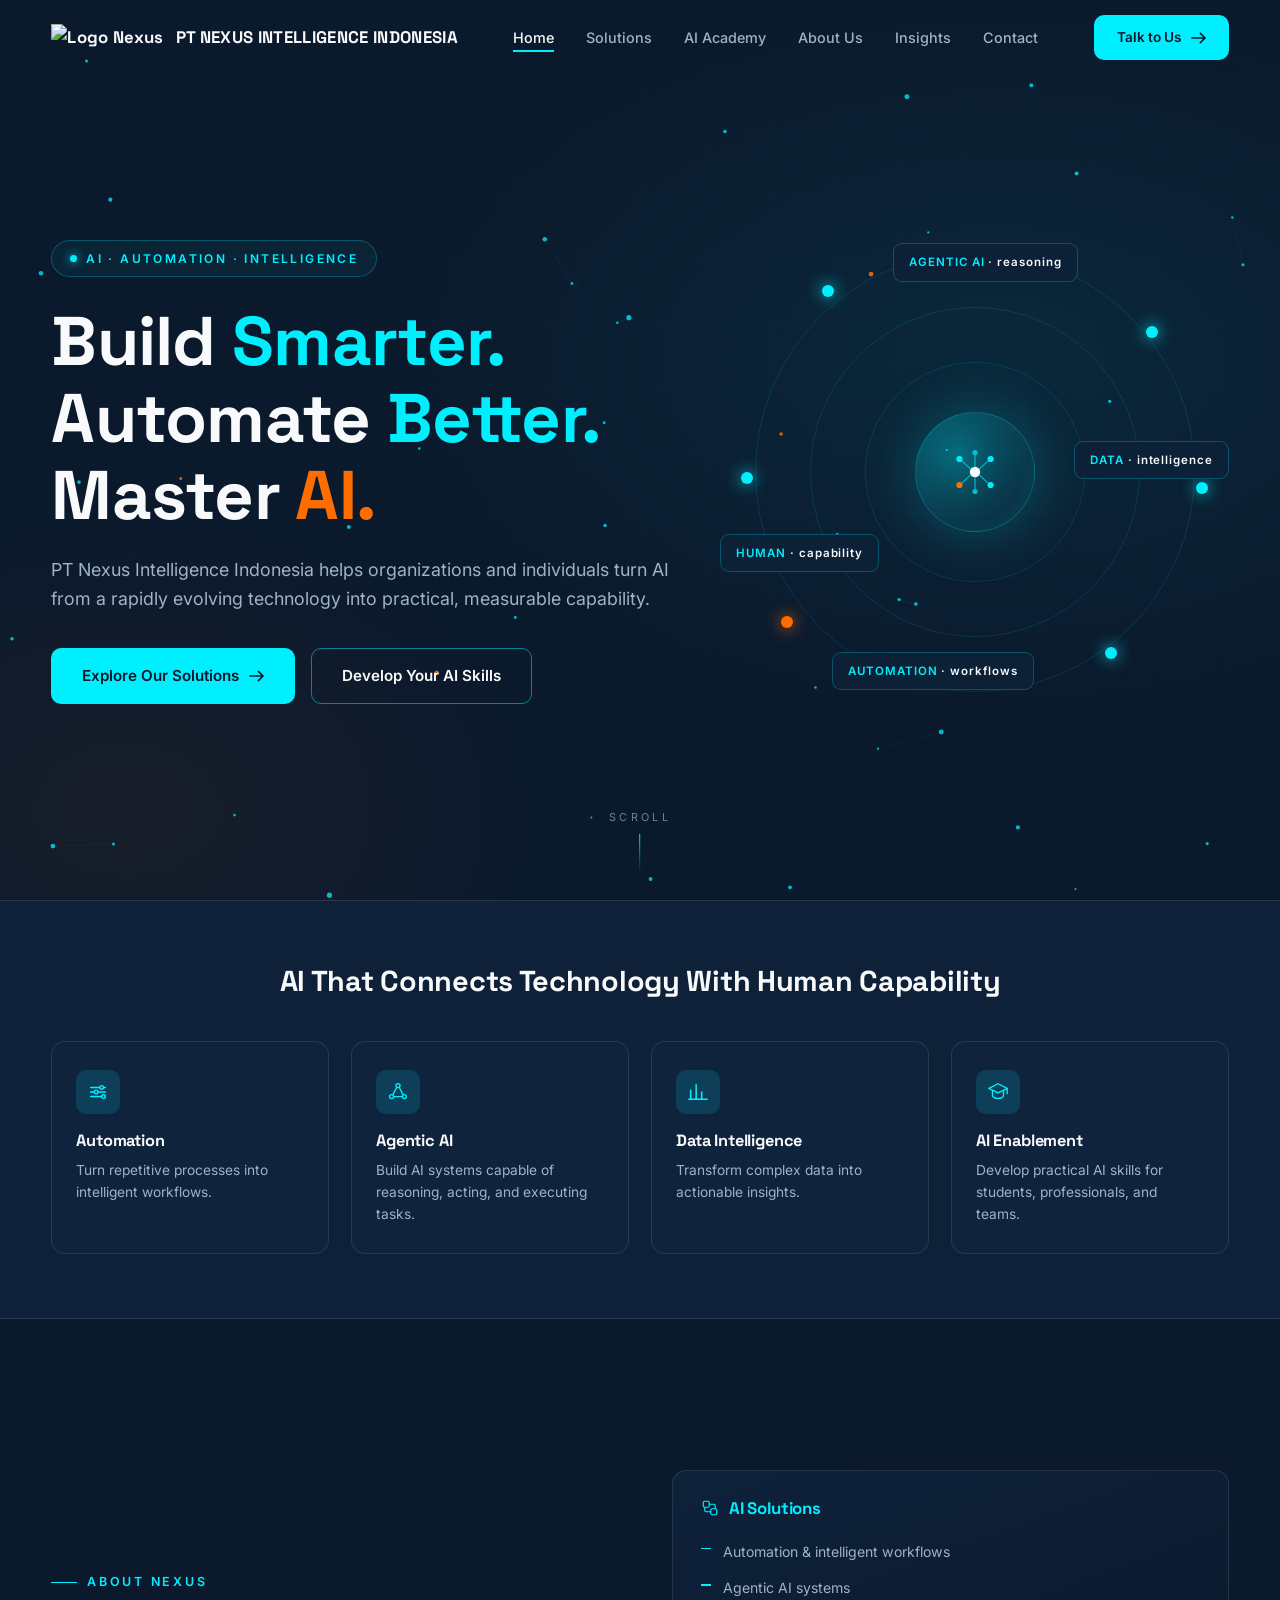
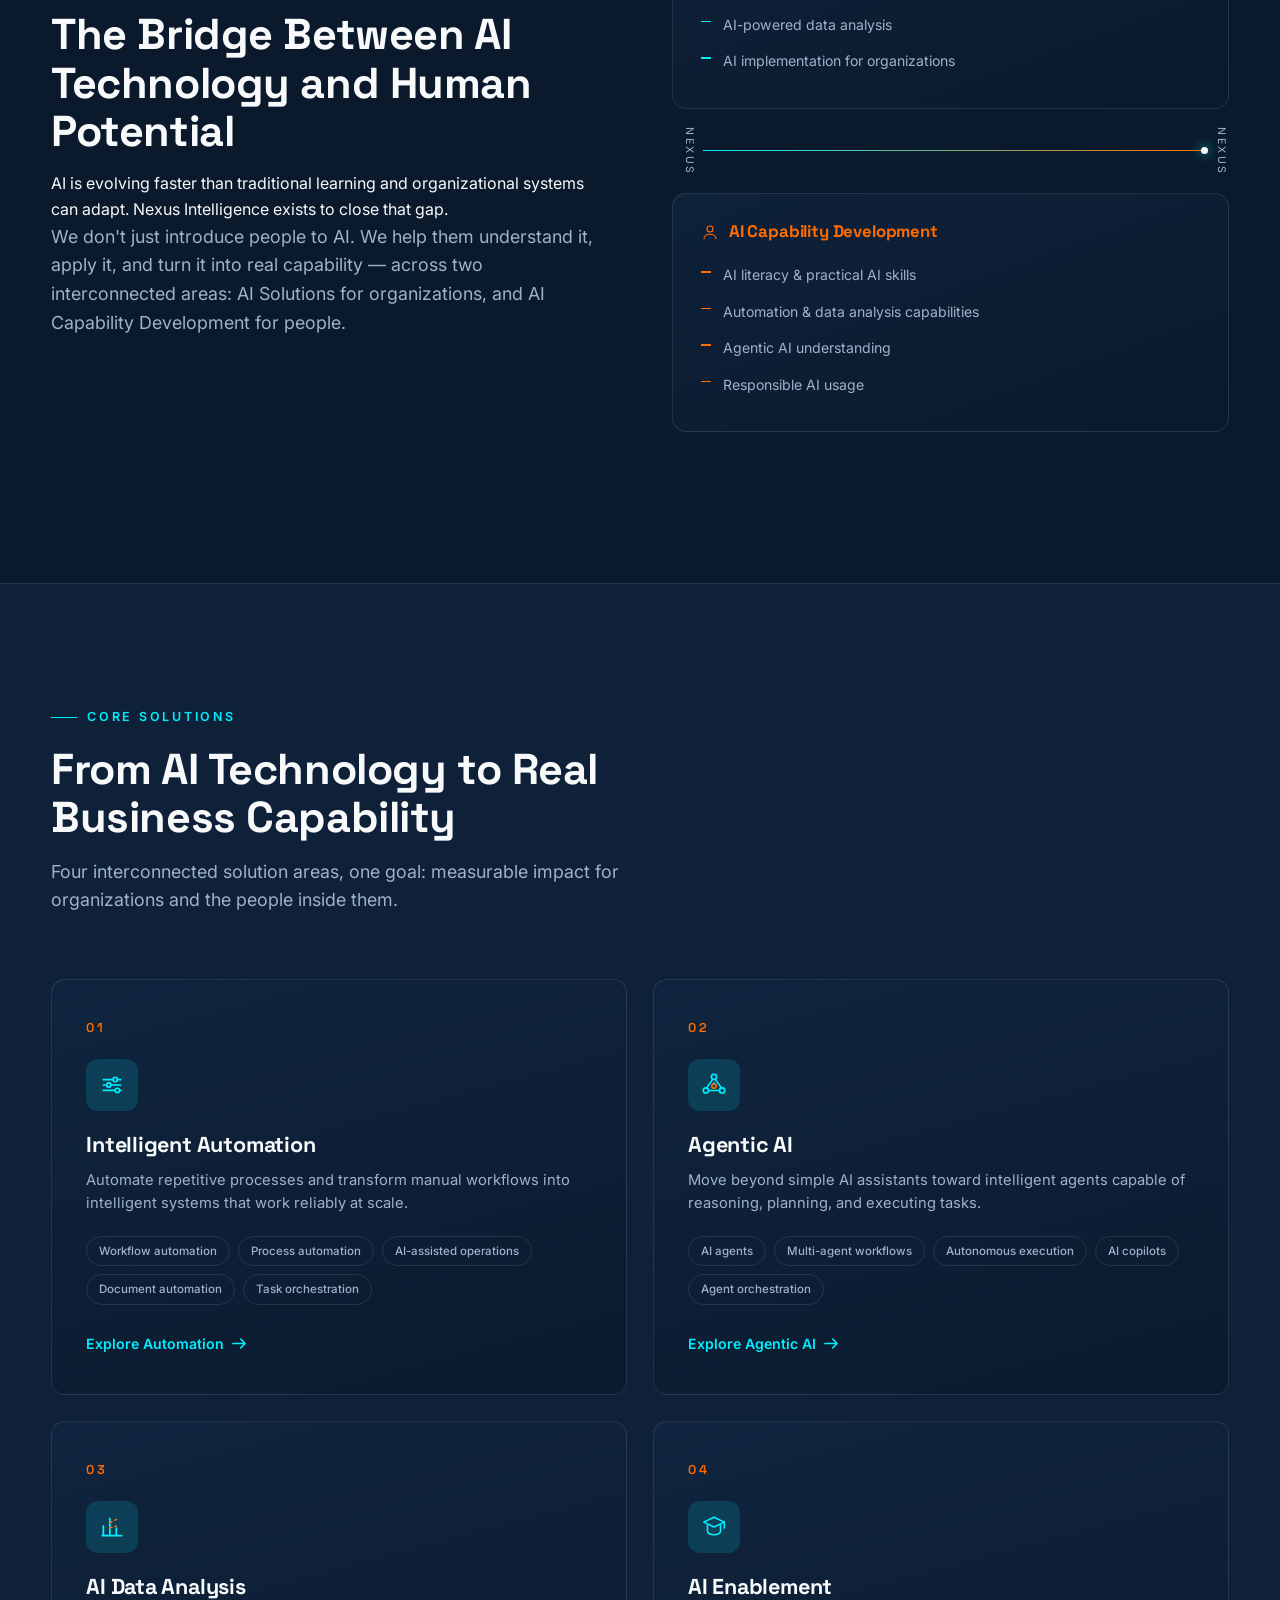
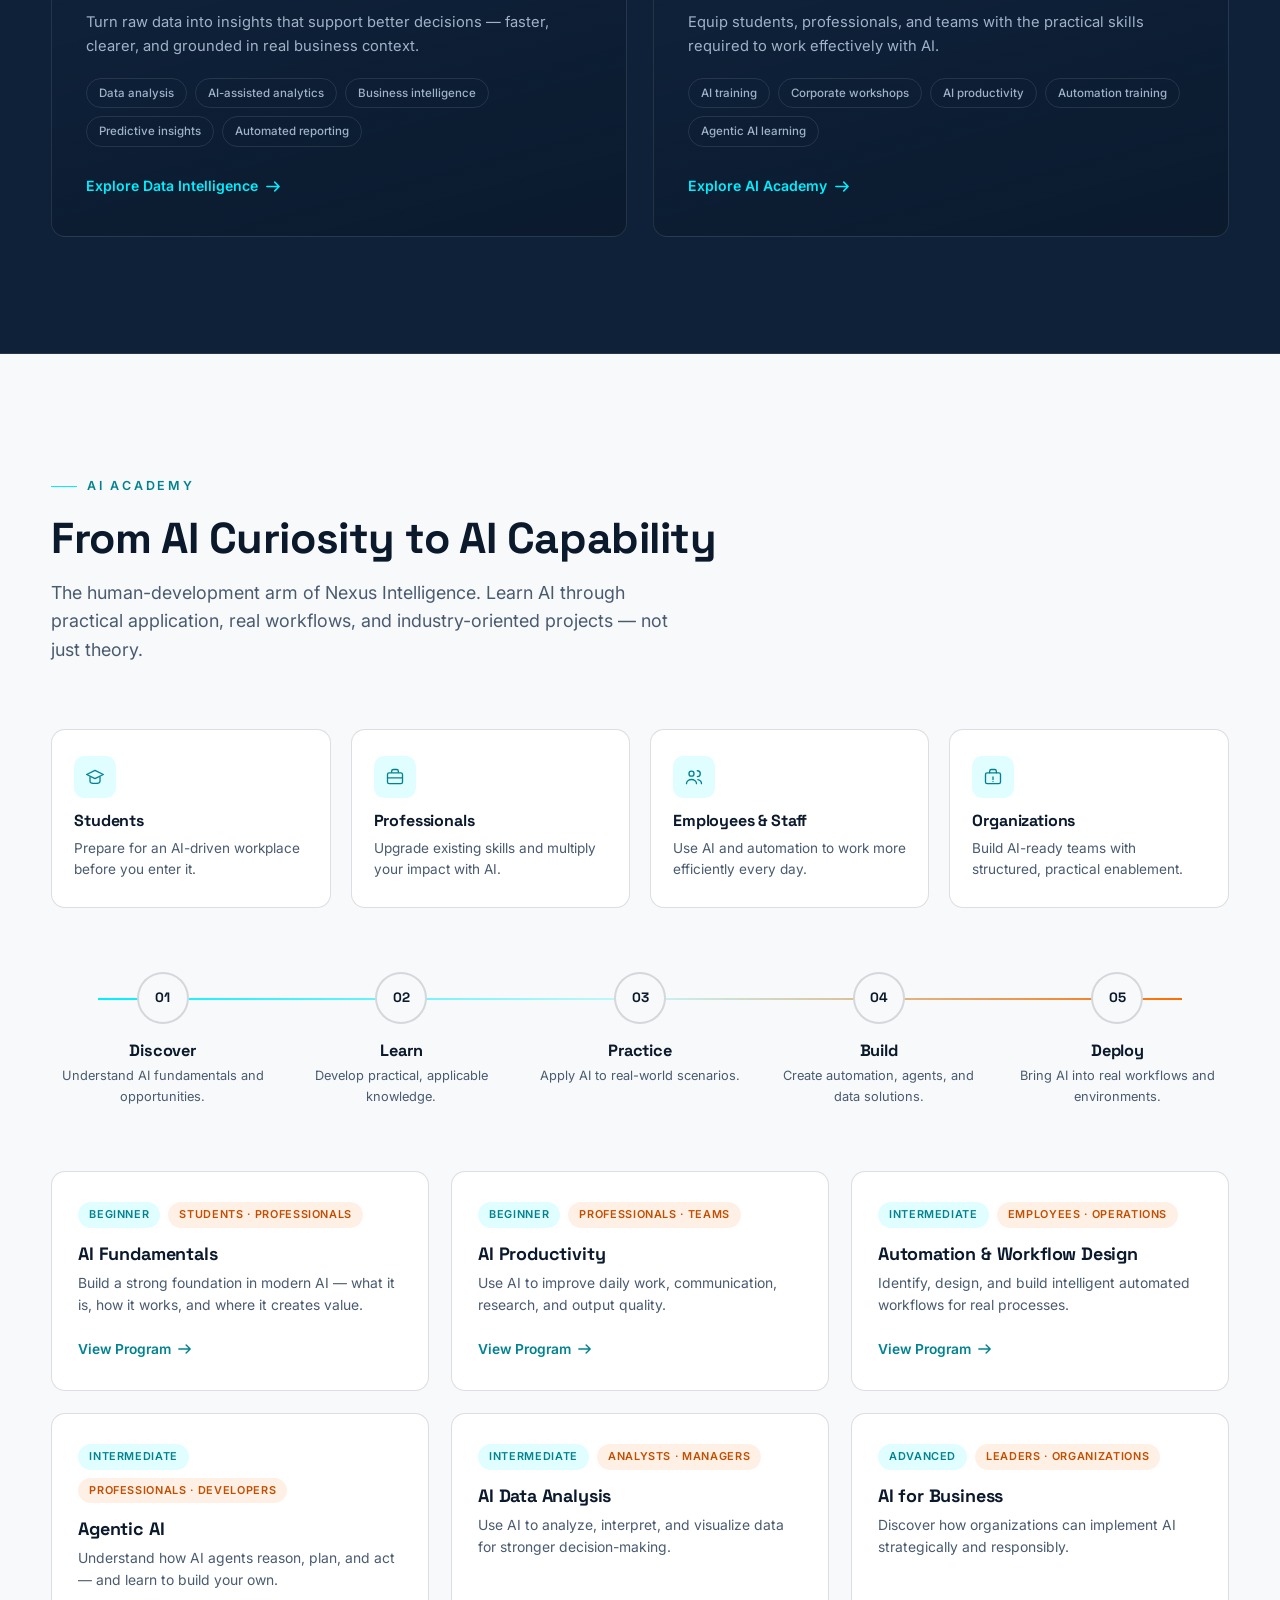
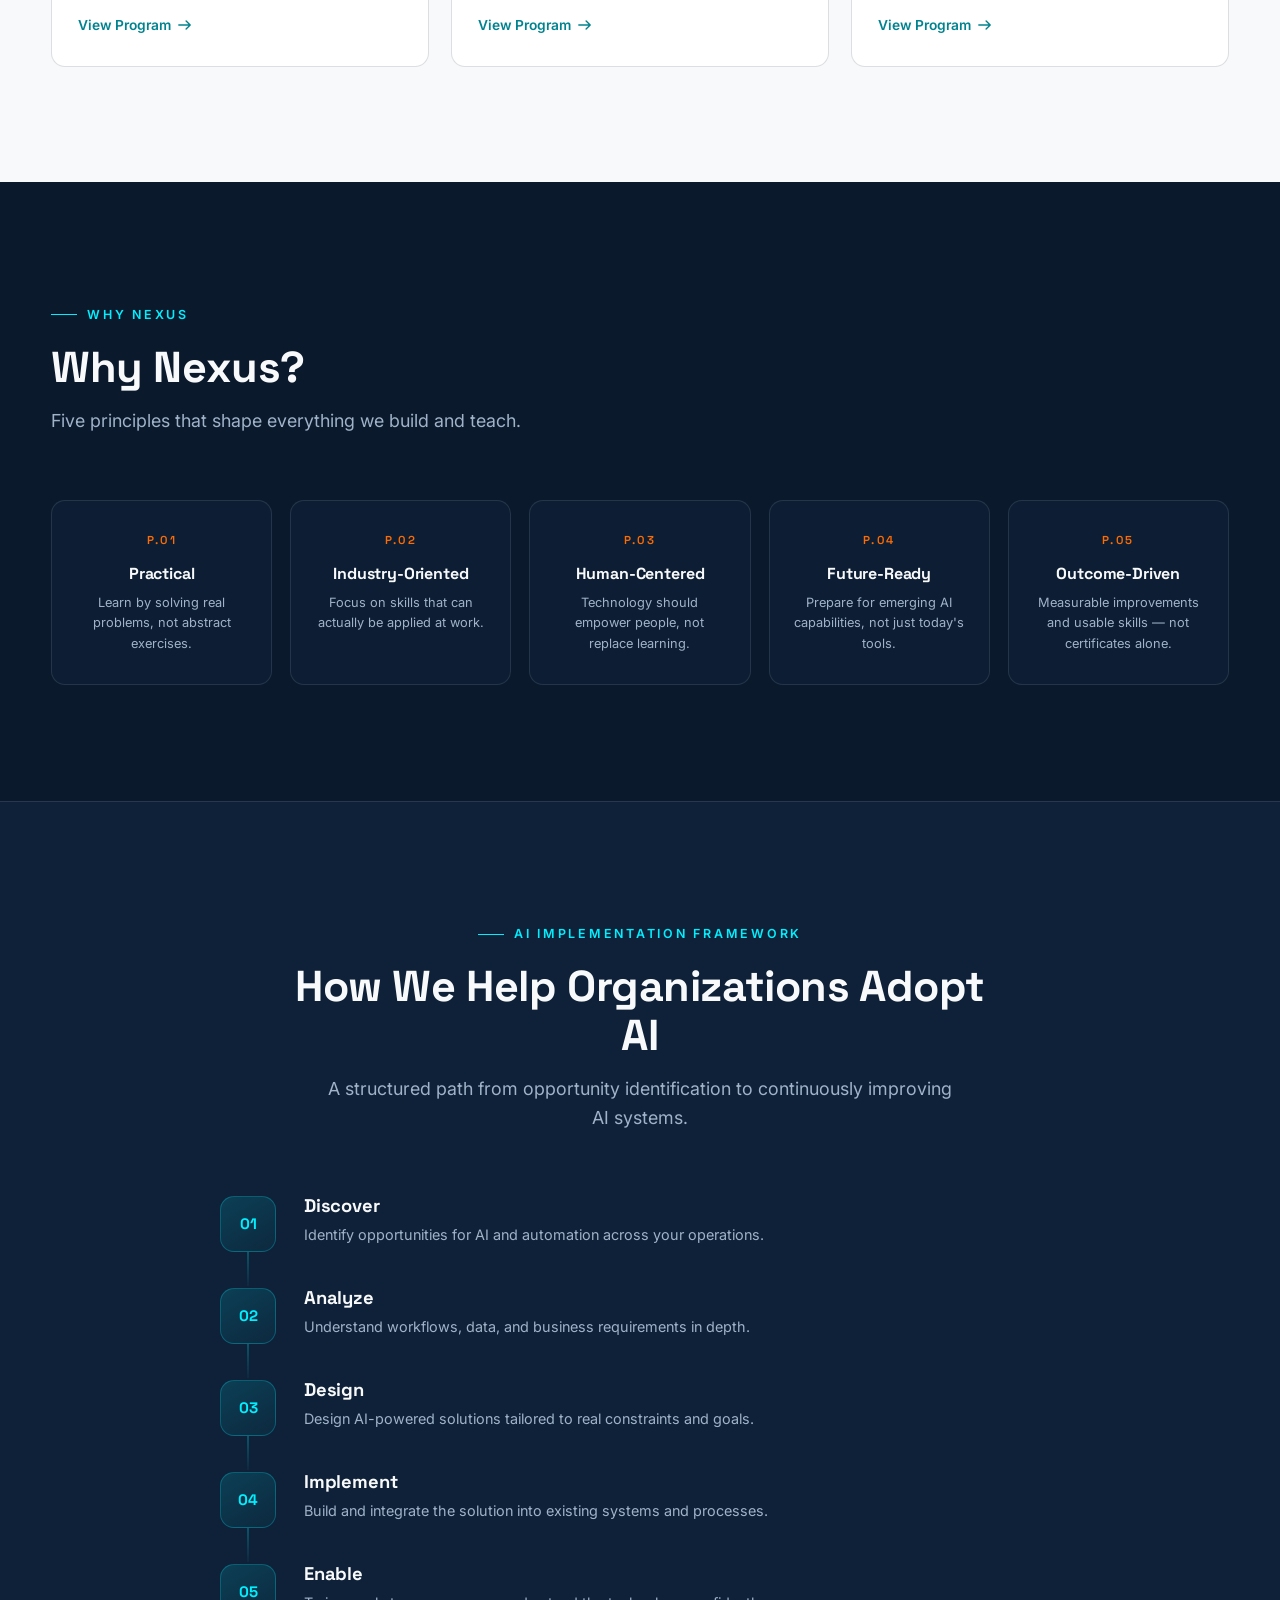
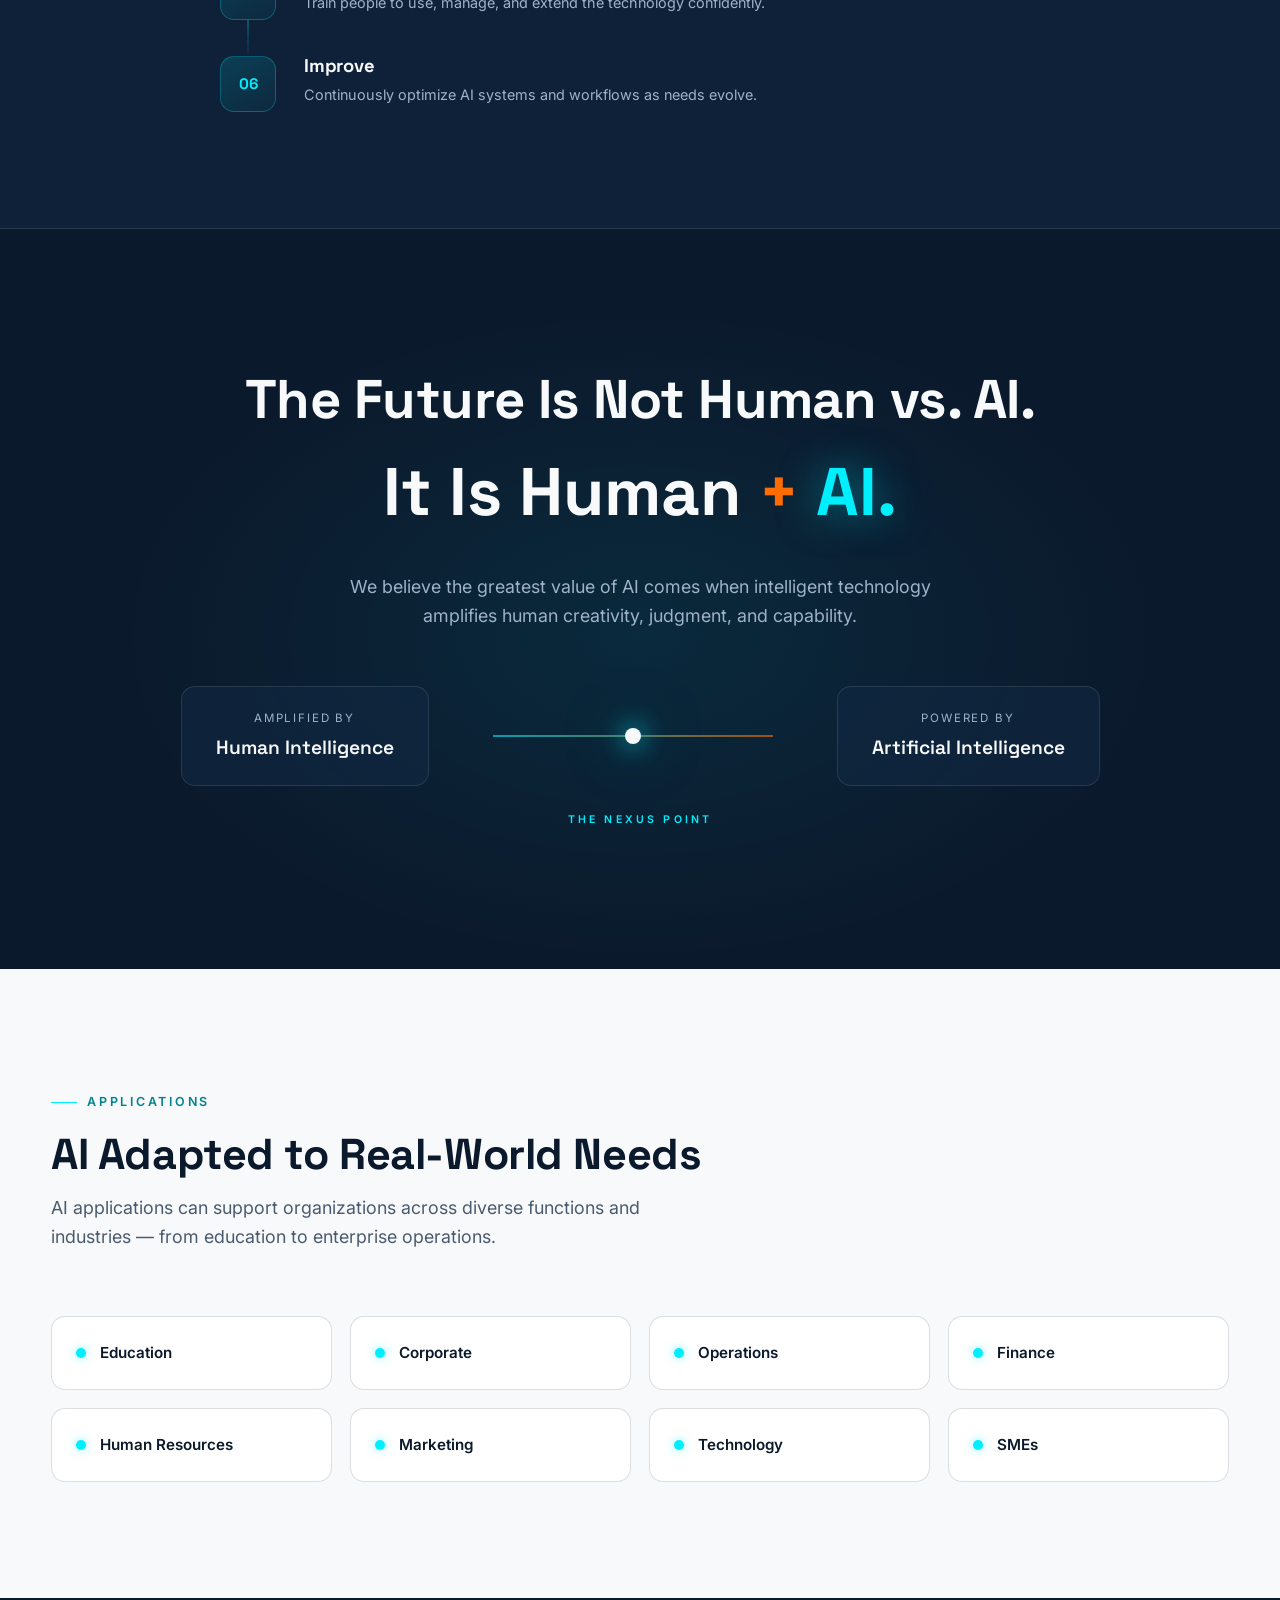
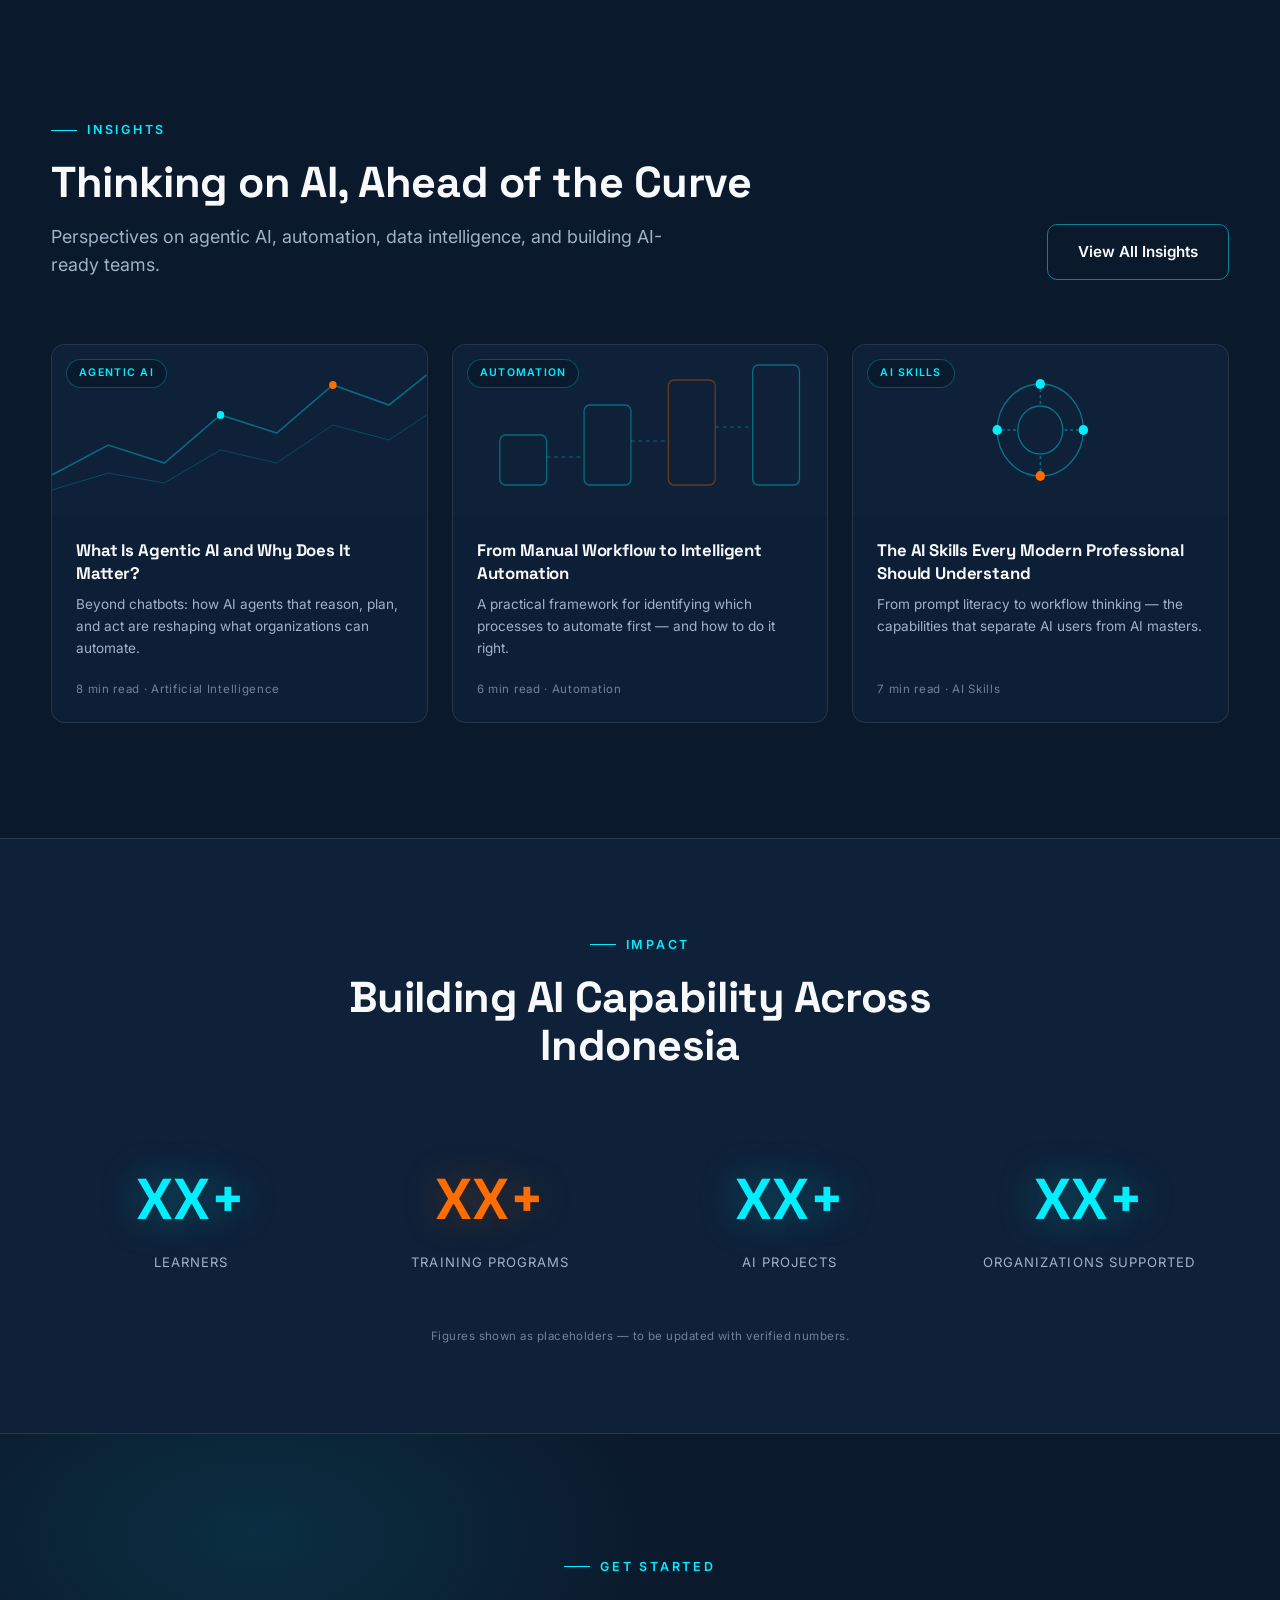
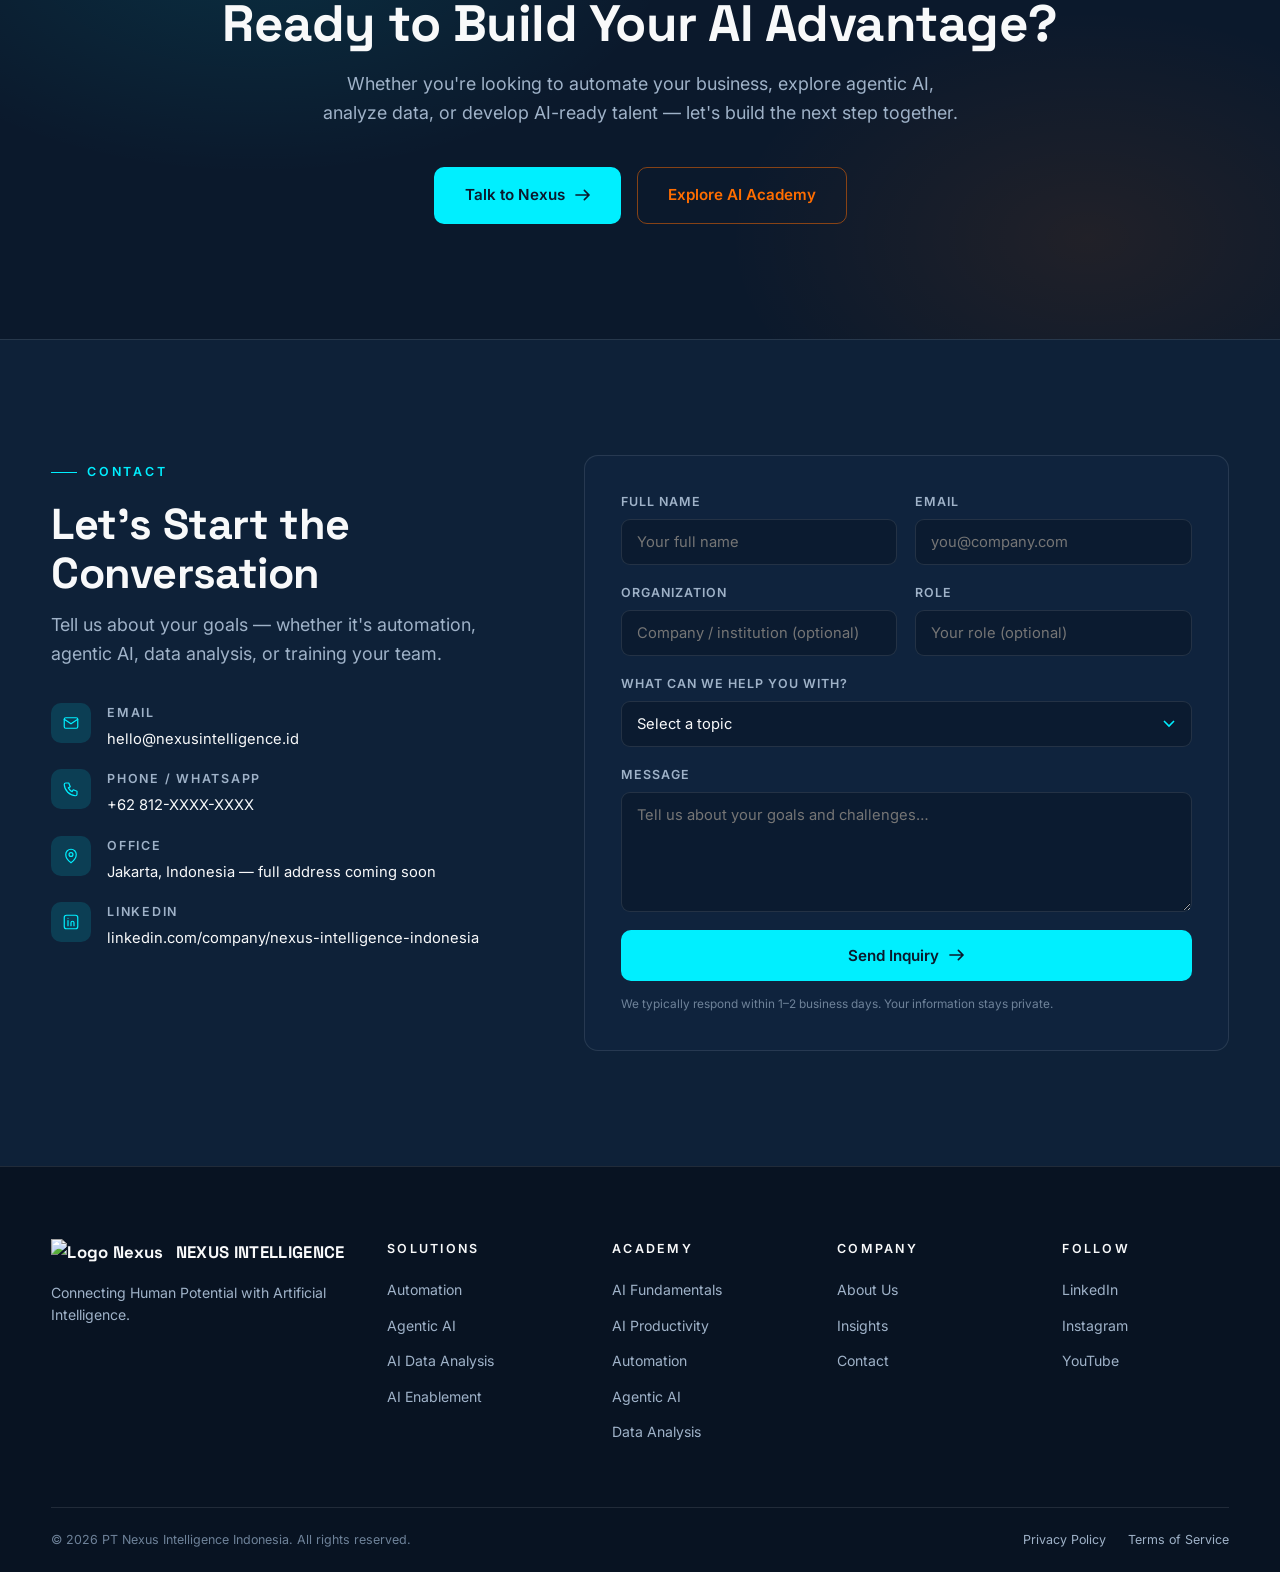
==== index.html @ 491508d1 "Pemisahan file awal dan penambahan logo" ====
<!DOCTYPE html>
<html lang="en">
<head>
<meta charset="UTF-8">
<meta name="viewport" content="width=device-width, initial-scale=1.0">
<title>PT Nexus Intelligence Indonesia | Otomatisasi & Kecerdasan Buatan Agen </title>
<meta name="description" content="Nexus Intelligence Indonesia helps organizations and individuals build practical AI capabilities through automation, agentic AI, data intelligence, and AI enablement.">
<link rel="preconnect" href="https://fonts.googleapis.com">
<link rel="preconnect" href="https://fonts.gstatic.com" crossorigin>
<link href="https://fonts.googleapis.com/css2?family=Inter:wght@300;400;500;600;700;800&family=Space+Grotesk:wght@500;600;700&display=swap" rel="stylesheet">
<link rel="stylesheet" href="style.css">
<base target="_blank">
</head>
<body>

<!-- ================= NAV ================= -->
<header class="nav" id="nav">
  <div class="container nav-inner">
    <a href="#home" class="logo" aria-label="Nexus Intelligence home">
      <img src="assets/logo_nexus.png" alt="Logo Nexus" class="logo-mark">
      <span>PT NEXUS INTELLIGENCE INDONESIA</span>
    </a>
    <nav aria-label="Main navigation">
      <ul class="nav-links">
        <li><a href="#home" class="active">Home</a></li>
        <li><a href="#solutions">Solutions</a></li>
        <li><a href="#academy">AI Academy</a></li>
        <li><a href="#about">About Us</a></li>
        <li><a href="#insights">Insights</a></li>
        <li><a href="#contact">Contact</a></li>
      </ul>
    </nav>
    <div class="nav-cta">
      <a href="#contact" class="btn btn-primary">Talk to Us
        <svg width="15" height="12" viewBox="0 0 16 12" fill="none"><path d="M1 6h13M10 1l5 5-5 5" stroke="currentColor" stroke-width="1.7" stroke-linecap="round" stroke-linejoin="round"/></svg>
      </a>
      <button class="hamburger" id="hamburger" aria-label="Open menu" aria-expanded="false">
        <span></span><span></span><span></span>
      </button>
    </div>
  </div>
</header>

<div class="mobile-menu" id="mobileMenu">
  <a href="#home">Home</a>
  <a href="#solutions">Solutions</a>
  <a href="#academy">AI Academy</a>
  <a href="#about">About Us</a>
  <a href="#insights">Insights</a>
  <a href="#contact">Contact</a>
  <a href="#contact" class="btn btn-primary">Talk to Us</a>
</div>

<!-- ================= HERO ================= -->
<section class="hero" id="home">
  <div class="hero-grid-bg" aria-hidden="true"></div>
  <canvas id="network-canvas" aria-hidden="true"></canvas>
  <div class="container hero-inner">
    <div>
      <span class="hero-badge"><span class="dot"></span>AI · AUTOMATION · INTELLIGENCE</span>
      <h1>Build <span class="accent">Smarter.</span><br>Automate <span class="accent">Better.</span><br>Master <span class="accent-o">AI.</span></h1>
      <p class="lead">PT Nexus Intelligence Indonesia helps organizations and individuals turn AI from a rapidly evolving technology into practical, measurable capability.</p>
      <div class="hero-ctas">
        <a href="#solutions" class="btn btn-primary">Explore Our Solutions
          <svg width="15" height="12" viewBox="0 0 16 12" fill="none"><path d="M1 6h13M10 1l5 5-5 5" stroke="currentColor" stroke-width="1.7" stroke-linecap="round" stroke-linejoin="round"/></svg>
        </a>
        <a href="#academy" class="btn btn-outline">Develop Your AI Skills</a>
      </div>
    </div>
    <div class="hero-visual" aria-hidden="true">
      <div class="hv-ring r1"></div>
      <div class="hv-ring r2"></div>
      <div class="hv-ring r3"></div>
      <div class="hv-core">
        <svg width="52" height="52" viewBox="0 0 40 40" fill="none">
          <circle cx="20" cy="20" r="4" fill="#F8F9FA"/>
          <circle cx="8" cy="10" r="2.4" fill="#00EFFF"/>
          <circle cx="32" cy="10" r="2.4" fill="#00EFFF"/>
          <circle cx="8" cy="30" r="2.4" fill="#FF6D00"/>
          <circle cx="32" cy="30" r="2.4" fill="#00EFFF"/>
          <circle cx="20" cy="5" r="2" fill="#00EFFF" opacity=".7"/>
          <circle cx="20" cy="35" r="2" fill="#00EFFF" opacity=".7"/>
          <path d="M10 11.5 17 18M30 11.5 23 18M10 28.5 17 22M30 28.5 23 22M20 7v9M20 24v9" stroke="#00EFFF" stroke-opacity=".55" stroke-width="1.1"/>
        </svg>
      </div>
      <span class="hv-node" style="top:14%;left:20%"></span>
      <span class="hv-node" style="top:22%;right:14%"></span>
      <span class="hv-node o" style="bottom:20%;left:12%"></span>
      <span class="hv-node" style="bottom:14%;right:22%"></span>
      <span class="hv-node" style="top:50%;left:4%"></span>
      <span class="hv-node" style="top:52%;right:4%"></span>
      <div class="hv-label" style="top:6%;left:34%"><b>AGENTIC AI</b> · reasoning</div>
      <div class="hv-label" style="top:44%;right:0"><b>DATA</b> · intelligence</div>
      <div class="hv-label" style="bottom:8%;left:22%"><b>AUTOMATION</b> · workflows</div>
      <div class="hv-label" style="top:62%;left:0"><b>HUMAN</b> · capability</div>
    </div>
  </div>
  <div class="scroll-hint" aria-hidden="true">Scroll</div>
</section>

<!-- ================= VALUE STRIP ================= -->
<section class="strip">
  <div class="container">
    <div class="strip-head reveal">
      <h2>AI That Connects Technology With Human Capability</h2>
    </div>
    <div class="strip-grid">
      <div class="pillar reveal" data-delay="1">
        <div class="pillar-icon"><svg width="22" height="22" viewBox="0 0 24 24" fill="none"><path d="M4 7h10M18 7h2M4 12h4M12 12h8M4 17h12M20 17h0" stroke="#00EFFF" stroke-width="1.7" stroke-linecap="round"/><circle cx="16" cy="7" r="2" stroke="#00EFFF" stroke-width="1.5"/><circle cx="10" cy="12" r="2" stroke="#00EFFF" stroke-width="1.5"/><circle cx="18" cy="17" r="2" stroke="#00EFFF" stroke-width="1.5"/></svg></div>
        <h3>Automation</h3>
        <p>Turn repetitive processes into intelligent workflows.</p>
      </div>
      <div class="pillar reveal" data-delay="2">
        <div class="pillar-icon"><svg width="22" height="22" viewBox="0 0 24 24" fill="none"><circle cx="12" cy="5" r="2.2" stroke="#00EFFF" stroke-width="1.5"/><circle cx="5" cy="17" r="2.2" stroke="#00EFFF" stroke-width="1.5"/><circle cx="19" cy="17" r="2.2" stroke="#00EFFF" stroke-width="1.5"/><path d="M10.8 6.8 6.2 15.2M13.2 6.8l4.6 8.4M7.2 17h9.6" stroke="#00EFFF" stroke-width="1.5"/></svg></div>
        <h3>Agentic AI</h3>
        <p>Build AI systems capable of reasoning, acting, and executing tasks.</p>
      </div>
      <div class="pillar reveal" data-delay="3">
        <div class="pillar-icon"><svg width="22" height="22" viewBox="0 0 24 24" fill="none"><path d="M4 20V10M10 20V4M16 20v-8M22 20H2" stroke="#00EFFF" stroke-width="1.7" stroke-linecap="round"/></svg></div>
        <h3>Data Intelligence</h3>
        <p>Transform complex data into actionable insights.</p>
      </div>
      <div class="pillar reveal" data-delay="4">
        <div class="pillar-icon"><svg width="22" height="22" viewBox="0 0 24 24" fill="none"><path d="M12 3 2 8l10 5 10-5-10-5Z" stroke="#00EFFF" stroke-width="1.5" stroke-linejoin="round"/><path d="M6 10.5V16c0 1.5 2.7 3 6 3s6-1.5 6-3v-5.5M22 8v6" stroke="#00EFFF" stroke-width="1.5" stroke-linecap="round"/></svg></div>
        <h3>AI Enablement</h3>
        <p>Develop practical AI skills for students, professionals, and teams.</p>
      </div>
    </div>
  </div>
</section>

<!-- ================= ABOUT ================= -->
<section class="section" id="about">
  <div class="container about-grid">
    <div class="reveal">
      <span class="eyebrow">About Nexus</span>
      <h2 class="h2">The Bridge Between AI Technology and Human Potential</h2>
      <p class="big">AI is evolving faster than traditional learning and organizational systems can adapt. Nexus Intelligence exists to close that gap.</p>
      <p class="lead">We don't just introduce people to AI. We help them understand it, apply it, and turn it into real capability — across two interconnected areas: AI Solutions for organizations, and AI Capability Development for people.</p>
    </div>
    <div class="bridge-visual reveal" data-delay="2">
      <div class="bridge-col">
        <h3><svg width="18" height="18" viewBox="0 0 24 24" fill="none"><rect x="3" y="3" width="8" height="8" rx="2" stroke="#00EFFF" stroke-width="1.6"/><rect x="13" y="13" width="8" height="8" rx="2" stroke="#00EFFF" stroke-width="1.6"/><path d="M11 7h6a2 2 0 0 1 2 2v4M13 17H7a2 2 0 0 1-2-2v-4" stroke="#00EFFF" stroke-width="1.6"/></svg>AI Solutions</h3>
        <ul>
          <li>Automation & intelligent workflows</li>
          <li>Agentic AI systems</li>
          <li>AI-powered data analysis</li>
          <li>AI implementation for organizations</li>
        </ul>
      </div>
      <div class="bridge-link" aria-hidden="true"><i>NEXUS</i><span></span><i>NEXUS</i></div>
      <div class="bridge-col orange">
        <h3><svg width="18" height="18" viewBox="0 0 24 24" fill="none"><circle cx="12" cy="8" r="4" stroke="#FF6D00" stroke-width="1.6"/><path d="M4 21c0-3.5 3.6-6 8-6s8 2.5 8 6" stroke="#FF6D00" stroke-width="1.6" stroke-linecap="round"/></svg>AI Capability Development</h3>
        <ul>
          <li>AI literacy & practical AI skills</li>
          <li>Automation & data analysis capabilities</li>
          <li>Agentic AI understanding</li>
          <li>Responsible AI usage</li>
        </ul>
      </div>
    </div>
  </div>
</section>

<!-- ================= SOLUTIONS ================= -->
<section class="section" id="solutions" style="background:var(--deep-2);border-top:1px solid var(--border);border-bottom:1px solid var(--border)">
  <div class="container">
    <div class="section-head reveal">
      <span class="eyebrow">Core Solutions</span>
      <h2 class="h2">From AI Technology to Real Business Capability</h2>
      <p class="lead">Four interconnected solution areas, one goal: measurable impact for organizations and the people inside them.</p>
    </div>
    <div class="sol-grid">
      <article class="sol-card reveal" data-delay="1">
        <div class="sol-num">01</div>
        <div class="sol-icon"><svg width="26" height="26" viewBox="0 0 24 24" fill="none"><path d="M4 7h9M17 7h3M4 12h3M11 12h9M4 17h11M19 17h1" stroke="#00EFFF" stroke-width="1.6" stroke-linecap="round"/><circle cx="15" cy="7" r="2" stroke="#00EFFF" stroke-width="1.5"/><circle cx="9" cy="12" r="2" stroke="#00EFFF" stroke-width="1.5"/><circle cx="17" cy="17" r="2" stroke="#00EFFF" stroke-width="1.5"/></svg></div>
        <h3>Intelligent Automation</h3>
        <p>Automate repetitive processes and transform manual workflows into intelligent systems that work reliably at scale.</p>
        <div class="sol-tags"><span>Workflow automation</span><span>Process automation</span><span>AI-assisted operations</span><span>Document automation</span><span>Task orchestration</span></div>
        <a href="#contact" class="sol-link">Explore Automation <svg width="14" height="11" viewBox="0 0 16 12" fill="none"><path d="M1 6h13M10 1l5 5-5 5" stroke="currentColor" stroke-width="1.7" stroke-linecap="round" stroke-linejoin="round"/></svg></a>
      </article>
      <article class="sol-card reveal" data-delay="2">
        <div class="sol-num">02</div>
        <div class="sol-icon"><svg width="26" height="26" viewBox="0 0 24 24" fill="none"><circle cx="12" cy="4.5" r="2.4" stroke="#00EFFF" stroke-width="1.5"/><circle cx="4.5" cy="17" r="2.4" stroke="#00EFFF" stroke-width="1.5"/><circle cx="19.5" cy="17" r="2.4" stroke="#00EFFF" stroke-width="1.5"/><circle cx="12" cy="13" r="2" stroke="#FF6D00" stroke-width="1.5"/><path d="M11 6.6 5 15M13 6.6l6 8.4M6.6 17h10.8M12 9.5V11" stroke="#00EFFF" stroke-width="1.4"/></svg></div>
        <h3>Agentic AI</h3>
        <p>Move beyond simple AI assistants toward intelligent agents capable of reasoning, planning, and executing tasks.</p>
        <div class="sol-tags"><span>AI agents</span><span>Multi-agent workflows</span><span>Autonomous execution</span><span>AI copilots</span><span>Agent orchestration</span></div>
        <a href="#contact" class="sol-link">Explore Agentic AI <svg width="14" height="11" viewBox="0 0 16 12" fill="none"><path d="M1 6h13M10 1l5 5-5 5" stroke="currentColor" stroke-width="1.7" stroke-linecap="round" stroke-linejoin="round"/></svg></a>
      </article>
      <article class="sol-card reveal" data-delay="3">
        <div class="sol-num">03</div>
        <div class="sol-icon"><svg width="26" height="26" viewBox="0 0 24 24" fill="none"><path d="M4 20V11M10 20V4M16 20v-7M21 20H3" stroke="#00EFFF" stroke-width="1.6" stroke-linecap="round"/><path d="m10 8 6-3M10 13l6-2" stroke="#FF6D00" stroke-width="1.4" stroke-linecap="round" stroke-dasharray="2 3"/></svg></div>
        <h3>AI Data Analysis</h3>
        <p>Turn raw data into insights that support better decisions — faster, clearer, and grounded in real business context.</p>
        <div class="sol-tags"><span>Data analysis</span><span>AI-assisted analytics</span><span>Business intelligence</span><span>Predictive insights</span><span>Automated reporting</span></div>
        <a href="#contact" class="sol-link">Explore Data Intelligence <svg width="14" height="11" viewBox="0 0 16 12" fill="none"><path d="M1 6h13M10 1l5 5-5 5" stroke="currentColor" stroke-width="1.7" stroke-linecap="round" stroke-linejoin="round"/></svg></a>
      </article>
      <article class="sol-card reveal" data-delay="4">
        <div class="sol-num">04</div>
        <div class="sol-icon"><svg width="26" height="26" viewBox="0 0 24 24" fill="none"><path d="M12 3 2.5 7.5 12 12l9.5-4.5L12 3Z" stroke="#00EFFF" stroke-width="1.5" stroke-linejoin="round"/><path d="M6 10.2V16c0 1.7 2.7 3.2 6 3.2s6-1.5 6-3.2v-5.8M21.5 7.5V13" stroke="#00EFFF" stroke-width="1.5" stroke-linecap="round"/></svg></div>
        <h3>AI Enablement</h3>
        <p>Equip students, professionals, and teams with the practical skills required to work effectively with AI.</p>
        <div class="sol-tags"><span>AI training</span><span>Corporate workshops</span><span>AI productivity</span><span>Automation training</span><span>Agentic AI learning</span></div>
        <a href="#academy" class="sol-link">Explore AI Academy <svg width="14" height="11" viewBox="0 0 16 12" fill="none"><path d="M1 6h13M10 1l5 5-5 5" stroke="currentColor" stroke-width="1.7" stroke-linecap="round" stroke-linejoin="round"/></svg></a>
      </article>
    </div>
  </div>
</section>

<!-- ================= AI ACADEMY ================= -->
<section class="section section-light" id="academy">
  <div class="container">
    <div class="section-head reveal">
      <span class="eyebrow" style="color:#00838F">AI Academy</span>
      <h2 class="h2">From AI Curiosity to AI Capability</h2>
      <p class="lead">The human-development arm of Nexus Intelligence. Learn AI through practical application, real workflows, and industry-oriented projects — not just theory.</p>
    </div>
    <div class="aud-grid">
      <div class="aud-card reveal" data-delay="1">
        <div class="aud-icon"><svg width="20" height="20" viewBox="0 0 24 24" fill="none"><path d="M12 4 2 9l10 5 10-5-10-5Z" stroke="#00838F" stroke-width="1.6" stroke-linejoin="round"/><path d="M6 11.5V17c0 1.4 2.7 2.7 6 2.7s6-1.3 6-2.7v-5.5" stroke="#00838F" stroke-width="1.6"/></svg></div>
        <h3>Students</h3>
        <p>Prepare for an AI-driven workplace before you enter it.</p>
      </div>
      <div class="aud-card reveal" data-delay="2">
        <div class="aud-icon"><svg width="20" height="20" viewBox="0 0 24 24" fill="none"><rect x="3" y="7" width="18" height="13" rx="2" stroke="#00838F" stroke-width="1.6"/><path d="M8 7V5a2 2 0 0 1 2-2h4a2 2 0 0 1 2 2v2M3 13h18" stroke="#00838F" stroke-width="1.6"/></svg></div>
        <h3>Professionals</h3>
        <p>Upgrade existing skills and multiply your impact with AI.</p>
      </div>
      <div class="aud-card reveal" data-delay="3">
        <div class="aud-icon"><svg width="20" height="20" viewBox="0 0 24 24" fill="none"><circle cx="9" cy="8" r="3" stroke="#00838F" stroke-width="1.6"/><path d="M3 20c0-2.8 2.7-5 6-5s6 2.2 6 5M16 4.5a3 3 0 0 1 0 7M21 20c0-2.3-1.8-4.2-4.3-4.8" stroke="#00838F" stroke-width="1.6" stroke-linecap="round"/></svg></div>
        <h3>Employees &amp; Staff</h3>
        <p>Use AI and automation to work more efficiently every day.</p>
      </div>
      <div class="aud-card reveal" data-delay="4">
        <div class="aud-icon"><svg width="20" height="20" viewBox="0 0 24 24" fill="none"><rect x="3" y="7" width="18" height="13" rx="2" stroke="#00838F" stroke-width="1.6"/><path d="M8 7V5a2 2 0 0 1 2-2h4a2 2 0 0 1 2 2v2M12 12v3M12 17.5v.01" stroke="#00838F" stroke-width="1.6" stroke-linecap="round"/></svg></div>
        <h3>Organizations</h3>
        <p>Build AI-ready teams with structured, practical enablement.</p>
      </div>
    </div>

    <!-- Learning journey -->
    <div class="journey reveal">
      <div class="journey-line" aria-hidden="true"></div>
      <div class="journey-grid">
        <div class="j-step"><div class="j-dot">01</div><div><h3>Discover</h3><p>Understand AI fundamentals and opportunities.</p></div></div>
        <div class="j-step"><div class="j-dot">02</div><div><h3>Learn</h3><p>Develop practical, applicable knowledge.</p></div></div>
        <div class="j-step"><div class="j-dot">03</div><div><h3>Practice</h3><p>Apply AI to real-world scenarios.</p></div></div>
        <div class="j-step"><div class="j-dot">04</div><div><h3>Build</h3><p>Create automation, agents, and data solutions.</p></div></div>
        <div class="j-step"><div class="j-dot">05</div><div><h3>Deploy</h3><p>Bring AI into real workflows and environments.</p></div></div>
      </div>
    </div>

    <!-- Programs -->
    <div class="prog-grid" style="margin-top:64px">
      <article class="prog-card reveal" data-delay="1">
        <div class="prog-meta"><span class="pm-level">Beginner</span><span class="pm-aud">Students · Professionals</span></div>
        <h3>AI Fundamentals</h3>
        <p>Build a strong foundation in modern AI — what it is, how it works, and where it creates value.</p>
        <a href="#contact" class="prog-link">View Program <svg width="13" height="10" viewBox="0 0 16 12" fill="none"><path d="M1 6h13M10 1l5 5-5 5" stroke="currentColor" stroke-width="1.7" stroke-linecap="round" stroke-linejoin="round"/></svg></a>
      </article>
      <article class="prog-card reveal" data-delay="2">
        <div class="prog-meta"><span class="pm-level">Beginner</span><span class="pm-aud">Professionals · Teams</span></div>
        <h3>AI Productivity</h3>
        <p>Use AI to improve daily work, communication, research, and output quality.</p>
        <a href="#contact" class="prog-link">View Program <svg width="13" height="10" viewBox="0 0 16 12" fill="none"><path d="M1 6h13M10 1l5 5-5 5" stroke="currentColor" stroke-width="1.7" stroke-linecap="round" stroke-linejoin="round"/></svg></a>
      </article>
      <article class="prog-card reveal" data-delay="3">
        <div class="prog-meta"><span class="pm-level">Intermediate</span><span class="pm-aud">Employees · Operations</span></div>
        <h3>Automation &amp; Workflow Design</h3>
        <p>Identify, design, and build intelligent automated workflows for real processes.</p>
        <a href="#contact" class="prog-link">View Program <svg width="13" height="10" viewBox="0 0 16 12" fill="none"><path d="M1 6h13M10 1l5 5-5 5" stroke="currentColor" stroke-width="1.7" stroke-linecap="round" stroke-linejoin="round"/></svg></a>
      </article>
      <article class="prog-card reveal" data-delay="1">
        <div class="prog-meta"><span class="pm-level">Intermediate</span><span class="pm-aud">Professionals · Developers</span></div>
        <h3>Agentic AI</h3>
        <p>Understand how AI agents reason, plan, and act — and learn to build your own.</p>
        <a href="#contact" class="prog-link">View Program <svg width="13" height="10" viewBox="0 0 16 12" fill="none"><path d="M1 6h13M10 1l5 5-5 5" stroke="currentColor" stroke-width="1.7" stroke-linecap="round" stroke-linejoin="round"/></svg></a>
      </article>
      <article class="prog-card reveal" data-delay="2">
        <div class="prog-meta"><span class="pm-level">Intermediate</span><span class="pm-aud">Analysts · Managers</span></div>
        <h3>AI Data Analysis</h3>
        <p>Use AI to analyze, interpret, and visualize data for stronger decision-making.</p>
        <a href="#contact" class="prog-link">View Program <svg width="13" height="10" viewBox="0 0 16 12" fill="none"><path d="M1 6h13M10 1l5 5-5 5" stroke="currentColor" stroke-width="1.7" stroke-linecap="round" stroke-linejoin="round"/></svg></a>
      </article>
      <article class="prog-card reveal" data-delay="3">
        <div class="prog-meta"><span class="pm-level">Advanced</span><span class="pm-aud">Leaders · Organizations</span></div>
        <h3>AI for Business</h3>
        <p>Discover how organizations can implement AI strategically and responsibly.</p>
        <a href="#contact" class="prog-link">View Program <svg width="13" height="10" viewBox="0 0 16 12" fill="none"><path d="M1 6h13M10 1l5 5-5 5" stroke="currentColor" stroke-width="1.7" stroke-linecap="round" stroke-linejoin="round"/></svg></a>
      </article>
    </div>
  </div>
</section>

<!-- ================= WHY NEXUS ================= -->
<section class="section">
  <div class="container">
    <div class="section-head reveal">
      <span class="eyebrow">Why Nexus</span>
      <h2 class="h2">Why Nexus?</h2>
      <p class="lead">Five principles that shape everything we build and teach.</p>
    </div>
    <div class="why-grid">
      <div class="why-card reveal" data-delay="1"><span class="why-num">P.01</span><h3>Practical</h3><p>Learn by solving real problems, not abstract exercises.</p></div>
      <div class="why-card reveal" data-delay="2"><span class="why-num">P.02</span><h3>Industry-Oriented</h3><p>Focus on skills that can actually be applied at work.</p></div>
      <div class="why-card reveal" data-delay="3"><span class="why-num">P.03</span><h3>Human-Centered</h3><p>Technology should empower people, not replace learning.</p></div>
      <div class="why-card reveal" data-delay="4"><span class="why-num">P.04</span><h3>Future-Ready</h3><p>Prepare for emerging AI capabilities, not just today's tools.</p></div>
      <div class="why-card reveal" data-delay="5"><span class="why-num">P.05</span><h3>Outcome-Driven</h3><p>Measurable improvements and usable skills — not certificates alone.</p></div>
    </div>
  </div>
</section>

<!-- ================= FRAMEWORK ================= -->
<section class="section" style="background:var(--deep-2);border-top:1px solid var(--border);border-bottom:1px solid var(--border)">
  <div class="container">
    <div class="section-head reveal" style="text-align:center;margin-left:auto;margin-right:auto">
      <span class="eyebrow" style="justify-content:center">AI Implementation Framework</span>
      <h2 class="h2">How We Help Organizations Adopt AI</h2>
      <p class="lead" style="margin:0 auto">A structured path from opportunity identification to continuously improving AI systems.</p>
    </div>
    <div class="fw-list">
      <div class="fw-item reveal"><div class="fw-badge">01</div><div class="fw-body"><h3>Discover</h3><p>Identify opportunities for AI and automation across your operations.</p></div></div>
      <div class="fw-item reveal"><div class="fw-badge">02</div><div class="fw-body"><h3>Analyze</h3><p>Understand workflows, data, and business requirements in depth.</p></div></div>
      <div class="fw-item reveal"><div class="fw-badge">03</div><div class="fw-body"><h3>Design</h3><p>Design AI-powered solutions tailored to real constraints and goals.</p></div></div>
      <div class="fw-item reveal"><div class="fw-badge">04</div><div class="fw-body"><h3>Implement</h3><p>Build and integrate the solution into existing systems and processes.</p></div></div>
      <div class="fw-item reveal"><div class="fw-badge">05</div><div class="fw-body"><h3>Enable</h3><p>Train people to use, manage, and extend the technology confidently.</p></div></div>
      <div class="fw-item reveal"><div class="fw-badge">06</div><div class="fw-body"><h3>Improve</h3><p>Continuously optimize AI systems and workflows as needs evolve.</p></div></div>
    </div>
  </div>
</section>

<!-- ================= HUMAN + AI ================= -->
<section class="humai">
  <div class="container reveal">
    <h2>The Future Is Not Human vs. AI.</h2>
    <div class="big">It Is Human <span class="plus">+</span> <em>AI.</em></div>
    <p class="lead">We believe the greatest value of AI comes when intelligent technology amplifies human creativity, judgment, and capability.</p>
    <div class="humai-visual" aria-hidden="true">
      <div class="hv-side"><small>Amplified by</small>Human Intelligence</div>
      <div class="hv-connect"></div>
      <div class="hv-side"><small>Powered by</small>Artificial Intelligence</div>
    </div>
    <div class="hv-center-label">The Nexus Point</div>
  </div>
</section>

<!-- ================= INDUSTRIES ================= -->
<section class="section section-light">
  <div class="container">
    <div class="section-head reveal">
      <span class="eyebrow" style="color:#00838F">Applications</span>
      <h2 class="h2">AI Adapted to Real-World Needs</h2>
      <p class="lead">AI applications can support organizations across diverse functions and industries — from education to enterprise operations.</p>
    </div>
    <div class="ind-grid">
      <div class="ind-card reveal" data-delay="1"><span class="ind-dot"></span>Education</div>
      <div class="ind-card reveal" data-delay="2"><span class="ind-dot"></span>Corporate</div>
      <div class="ind-card reveal" data-delay="3"><span class="ind-dot"></span>Operations</div>
      <div class="ind-card reveal" data-delay="4"><span class="ind-dot"></span>Finance</div>
      <div class="ind-card reveal" data-delay="1"><span class="ind-dot"></span>Human Resources</div>
      <div class="ind-card reveal" data-delay="2"><span class="ind-dot"></span>Marketing</div>
      <div class="ind-card reveal" data-delay="3"><span class="ind-dot"></span>Technology</div>
      <div class="ind-card reveal" data-delay="4"><span class="ind-dot"></span>SMEs</div>
    </div>
  </div>
</section>

<!-- ================= INSIGHTS ================= -->
<section class="section" id="insights">
  <div class="container">
    <div class="section-head reveal" style="display:flex;justify-content:space-between;align-items:flex-end;gap:24px;max-width:none;flex-wrap:wrap">
      <div>
        <span class="eyebrow">Insights</span>
        <h2 class="h2">Thinking on AI, Ahead of the Curve</h2>
        <p class="lead">Perspectives on agentic AI, automation, data intelligence, and building AI-ready teams.</p>
      </div>
      <a href="#contact" class="btn btn-outline">View All Insights</a>
    </div>
    <div class="ins-grid">
      <article class="ins-card reveal" data-delay="1">
        <div class="ins-visual">
          <svg viewBox="0 0 400 170" preserveAspectRatio="none"><rect width="400" height="170" fill="#0E2138"/><g stroke="#00EFFF" stroke-opacity=".35"><path d="M0 130 60 100 120 118 180 70 240 88 300 40 360 60 400 30" fill="none" stroke-width="1.6"/><path d="M0 145 60 128 120 138 180 105 240 118 300 80 360 95 400 70" fill="none" stroke-width="1" stroke-opacity=".2"/><circle cx="180" cy="70" r="4" fill="#00EFFF" stroke="none"/><circle cx="300" cy="40" r="4" fill="#FF6D00" stroke="none"/></g></svg>
          <span class="ins-cat">Agentic AI</span>
        </div>
        <div class="ins-body">
          <h3>What Is Agentic AI and Why Does It Matter?</h3>
          <p>Beyond chatbots: how AI agents that reason, plan, and act are reshaping what organizations can automate.</p>
          <span class="ins-meta">8 min read · Artificial Intelligence</span>
        </div>
      </article>
      <article class="ins-card reveal" data-delay="2">
        <div class="ins-visual">
          <svg viewBox="0 0 400 170" preserveAspectRatio="none"><rect width="400" height="170" fill="#0E2138"/><g stroke="#00EFFF" stroke-opacity=".35" fill="none"><rect x="50" y="90" width="50" height="50" rx="6" stroke-width="1.4"/><rect x="140" y="60" width="50" height="80" rx="6" stroke-width="1.4"/><rect x="230" y="35" width="50" height="105" rx="6" stroke-width="1.4" stroke="#FF6D00"/><rect x="320" y="20" width="50" height="120" rx="6" stroke-width="1.4"/><path d="M100 112h40M190 96h40M280 82h40" stroke-dasharray="4 4" stroke-width="1.2"/></g></svg>
          <span class="ins-cat">Automation</span>
        </div>
        <div class="ins-body">
          <h3>From Manual Workflow to Intelligent Automation</h3>
          <p>A practical framework for identifying which processes to automate first — and how to do it right.</p>
          <span class="ins-meta">6 min read · Automation</span>
        </div>
      </article>
      <article class="ins-card reveal" data-delay="3">
        <div class="ins-visual">
          <svg viewBox="0 0 400 170" preserveAspectRatio="none"><rect width="400" height="170" fill="#0E2138"/><g stroke="#00EFFF" stroke-opacity=".4" fill="none" stroke-width="1.4"><circle cx="200" cy="85" r="46"/><circle cx="200" cy="85" r="24"/><circle cx="200" cy="39" r="5" fill="#00EFFF" stroke="none"/><circle cx="246" cy="85" r="5" fill="#00EFFF" stroke="none"/><circle cx="200" cy="131" r="5" fill="#FF6D00" stroke="none"/><circle cx="154" cy="85" r="5" fill="#00EFFF" stroke="none"/><path d="M200 44v17M241 85h-17M200 126v-17M159 85h17" stroke-dasharray="3 3"/></g></svg>
          <span class="ins-cat">AI Skills</span>
        </div>
        <div class="ins-body">
          <h3>The AI Skills Every Modern Professional Should Understand</h3>
          <p>From prompt literacy to workflow thinking — the capabilities that separate AI users from AI masters.</p>
          <span class="ins-meta">7 min read · AI Skills</span>
        </div>
      </article>
    </div>
  </div>
</section>

<!-- ================= STATS ================= -->
<section class="stats section" style="padding:clamp(56px,7vw,88px) 0">
  <div class="container">
    <div class="section-head reveal" style="text-align:center;margin-left:auto;margin-right:auto">
      <span class="eyebrow" style="justify-content:center">Impact</span>
      <h2 class="h2">Building AI Capability Across Indonesia</h2>
    </div>
    <div class="stats-grid">
      <div class="stat reveal" data-delay="1"><div class="stat-num" data-count="0">XX+</div><div class="stat-label">Learners</div></div>
      <div class="stat reveal" data-delay="2"><div class="stat-num" data-count="0">XX+</div><div class="stat-label">Training Programs</div></div>
      <div class="stat reveal" data-delay="3"><div class="stat-num" data-count="0">XX+</div><div class="stat-label">AI Projects</div></div>
      <div class="stat reveal" data-delay="4"><div class="stat-num" data-count="0">XX+</div><div class="stat-label">Organizations Supported</div></div>
    </div>
    <p class="stats-note">Figures shown as placeholders — to be updated with verified numbers.</p>
  </div>
</section>

<!-- ================= CTA ================= -->
<section class="cta section">
  <div class="container reveal">
    <span class="eyebrow" style="justify-content:center">Get Started</span>
    <h2>Ready to Build Your AI Advantage?</h2>
    <p class="lead">Whether you're looking to automate your business, explore agentic AI, analyze data, or develop AI-ready talent — let's build the next step together.</p>
    <div class="cta-ctas">
      <a href="#contact" class="btn btn-primary">Talk to Nexus
        <svg width="15" height="12" viewBox="0 0 16 12" fill="none"><path d="M1 6h13M10 1l5 5-5 5" stroke="currentColor" stroke-width="1.7" stroke-linecap="round" stroke-linejoin="round"/></svg>
      </a>
      <a href="#academy" class="btn btn-orange">Explore AI Academy</a>
    </div>
  </div>
</section>

<!-- ================= CONTACT ================= -->
<section class="section" id="contact" style="background:var(--deep-2);border-top:1px solid var(--border)">
  <div class="container contact-grid">
    <div class="contact-info reveal">
      <span class="eyebrow">Contact</span>
      <h2 class="h2">Let's Start the Conversation</h2>
      <p class="lead">Tell us about your goals — whether it's automation, agentic AI, data analysis, or training your team.</p>
      <div class="contact-lines">
        <div class="c-line">
          <div class="ci"><svg width="18" height="18" viewBox="0 0 24 24" fill="none"><rect x="3" y="5" width="18" height="14" rx="2" stroke="#00EFFF" stroke-width="1.6"/><path d="m3 7 9 6 9-6" stroke="#00EFFF" stroke-width="1.6" stroke-linecap="round"/></svg></div>
          <div><b>Email</b><span>hello@nexusintelligence.id</span></div>
        </div>
        <div class="c-line">
          <div class="ci"><svg width="18" height="18" viewBox="0 0 24 24" fill="none"><path d="M5 4h4l2 5-2.5 1.5a12 12 0 0 0 5 5L15 13l5 2v4a2 2 0 0 1-2 2A16 16 0 0 1 3 6a2 2 0 0 1 2-2Z" stroke="#00EFFF" stroke-width="1.6" stroke-linejoin="round"/></svg></div>
          <div><b>Phone / WhatsApp</b><span>+62 812-XXXX-XXXX</span></div>
        </div>
        <div class="c-line">
          <div class="ci"><svg width="18" height="18" viewBox="0 0 24 24" fill="none"><path d="M12 21s7-5.1 7-11a7 7 0 1 0-14 0c0 5.9 7 11 7 11Z" stroke="#00EFFF" stroke-width="1.6"/><circle cx="12" cy="10" r="2.6" stroke="#00EFFF" stroke-width="1.6"/></svg></div>
          <div><b>Office</b><span>Jakarta, Indonesia — full address coming soon</span></div>
        </div>
        <div class="c-line">
          <div class="ci"><svg width="18" height="18" viewBox="0 0 24 24" fill="none"><rect x="3" y="3" width="18" height="18" rx="3" stroke="#00EFFF" stroke-width="1.6"/><path d="M8 10v7M8 7v.01M12 17v-4a2 2 0 0 1 4 0v4" stroke="#00EFFF" stroke-width="1.6" stroke-linecap="round"/></svg></div>
          <div><b>LinkedIn</b><span>linkedin.com/company/nexus-intelligence-indonesia</span></div>
        </div>
      </div>
    </div>
    <div class="form reveal" data-delay="2">
      <form id="contactForm" novalidate>
        <div class="form-row">
          <div class="f-group"><label for="fname">Full Name</label><input id="fname" name="name" type="text" placeholder="Your full name" required></div>
          <div class="f-group"><label for="femail">Email</label><input id="femail" name="email" type="email" placeholder="you@company.com" required></div>
        </div>
        <div class="form-row">
          <div class="f-group"><label for="forg">Organization</label><input id="forg" name="organization" type="text" placeholder="Company / institution (optional)"></div>
          <div class="f-group"><label for="frole">Role</label><input id="frole" name="role" type="text" placeholder="Your role (optional)"></div>
        </div>
        <div class="f-group">
          <label for="fhelp">What can we help you with?</label>
          <select id="fhelp" name="topic" required>
            <option value="" selected disabled>Select a topic</option>
            <option>Automation</option>
            <option>Agentic AI</option>
            <option>AI Data Analysis</option>
            <option>AI Training</option>
            <option>Corporate AI Enablement</option>
            <option>Partnership</option>
            <option>Other</option>
          </select>
        </div>
        <div class="f-group"><label for="fmsg">Message</label><textarea id="fmsg" name="message" placeholder="Tell us about your goals and challenges…" required></textarea></div>
        <button type="submit" class="btn btn-primary" style="width:100%;justify-content:center">Send Inquiry
          <svg width="15" height="12" viewBox="0 0 16 12" fill="none"><path d="M1 6h13M10 1l5 5-5 5" stroke="currentColor" stroke-width="1.7" stroke-linecap="round" stroke-linejoin="round"/></svg>
        </button>
        <p class="form-note">We typically respond within 1–2 business days. Your information stays private.</p>
      </form>
      <div class="form-success" id="formSuccess">
        <svg width="52" height="52" viewBox="0 0 24 24" fill="none" style="margin:0 auto"><circle cx="12" cy="12" r="10" stroke="#00EFFF" stroke-width="1.5"/><path d="m8 12.5 2.5 2.5L16 9.5" stroke="#00EFFF" stroke-width="1.8" stroke-linecap="round" stroke-linejoin="round"/></svg>
        <h3>Inquiry Sent</h3>
        <p class="lead" style="margin:0 auto">Thank you for reaching out. Our team will get back to you shortly.</p>
      </div>
    </div>
  </div>
</section>

<!-- ================= FOOTER ================= -->
<footer>
  <div class="container">
    <div class="foot-grid">
      <div class="foot-brand">
        <a href="#home" class="logo">
          <img src="assets/logo_nexus.png" alt="Logo Nexus" class="logo-mark">
          <span>NEXUS INTELLIGENCE</span>
        </a>
        <p>Connecting Human Potential with Artificial Intelligence.</p>
      </div>
      <div class="foot-col">
        <h4>Solutions</h4>
        <ul><li><a href="#solutions">Automation</a></li><li><a href="#solutions">Agentic AI</a></li><li><a href="#solutions">AI Data Analysis</a></li><li><a href="#academy">AI Enablement</a></li></ul>
      </div>
      <div class="foot-col">
        <h4>Academy</h4>
        <ul><li><a href="#academy">AI Fundamentals</a></li><li><a href="#academy">AI Productivity</a></li><li><a href="#academy">Automation</a></li><li><a href="#academy">Agentic AI</a></li><li><a href="#academy">Data Analysis</a></li></ul>
      </div>
      <div class="foot-col">
        <h4>Company</h4>
        <ul><li><a href="#about">About Us</a></li><li><a href="#insights">Insights</a></li><li><a href="#contact">Contact</a></li></ul>
      </div>
      <div class="foot-col">
        <h4>Follow</h4>
        <ul><li><a href="#" rel="noopener">LinkedIn</a></li><li><a href="#" rel="noopener">Instagram</a></li><li><a href="#" rel="noopener">YouTube</a></li></ul>
      </div>
    </div>
    <div class="foot-bottom">
      <span>© 2026 PT Nexus Intelligence Indonesia. All rights reserved.</span>
      <span><a href="#">Privacy Policy</a><a href="#">Terms of Service</a></span>
    </div>
  </div>
</footer>
<script src="script.js"></script>
</body>
</html>
---- style.css ----
:root{
    --deep:#0B192C;
    --deep-2:#0E2138;
    --deep-3:#122A47;
    --cyan:#00EFFF;
    --cyan-dim:rgba(0,239,255,.14);
    --orange:#FF6D00;
    --ice:#F8F9FA;
    --muted:#9FB2C8;
    --muted-2:#6E8299;
    --border:rgba(248,249,250,.10);
    --border-cyan:rgba(0,239,255,.25);
    --radius:14px;
    --font-main:'Inter',system-ui,sans-serif;
    --font-display:'Space Grotesk','Inter',sans-serif;
    --nav-h:76px;
    --ease:cubic-bezier(.22,1,.36,1);
  }
  *{margin:0;padding:0;box-sizing:border-box}
  html{scroll-behavior:smooth}
  body{
    font-family:var(--font-main);
    background:var(--deep);
    color:var(--ice);
    line-height:1.6;
    -webkit-font-smoothing:antialiased;
    overflow-x:hidden;
  }
  ::selection{background:var(--cyan);color:var(--deep)}
  img{max-width:100%;display:block}
  a{color:inherit;text-decoration:none}
  button{font-family:inherit;cursor:pointer}
  :focus-visible{outline:2px solid var(--cyan);outline-offset:3px;border-radius:4px}
  
  .container{width:min(1180px,92%);margin:0 auto}
  section{position:relative}
  
  /* ---------- typography ---------- */
  .eyebrow{
    display:inline-flex;align-items:center;gap:10px;
    font-size:.78rem;font-weight:600;letter-spacing:.22em;text-transform:uppercase;
    color:var(--cyan);margin-bottom:18px;
  }
  .eyebrow::before{content:"";width:26px;height:1px;background:var(--cyan)}
  h1,h2,h3{font-family:var(--font-display);font-weight:700;line-height:1.12;letter-spacing:-.01em}
  .h2{font-size:clamp(1.8rem,3.6vw,2.7rem);margin-bottom:16px}
  .lead{color:var(--muted);font-size:clamp(1rem,1.4vw,1.12rem);max-width:640px}
  .section{padding:clamp(72px,9vw,120px) 0}
  .section-light{background:var(--ice);color:var(--deep)}
  .section-light .lead{color:#4A5B70}
  .section-head{max-width:720px;margin-bottom:clamp(40px,5vw,64px)}
  
  /* ---------- buttons ---------- */
  .btn{
    display:inline-flex;align-items:center;gap:10px;
    padding:15px 30px;border-radius:10px;font-weight:600;font-size:.95rem;
    border:1px solid transparent;transition:all .3s var(--ease);white-space:nowrap;
  }
  .btn svg{transition:transform .3s var(--ease)}
  .btn:hover svg{transform:translateX(4px)}
  .btn-primary{background:var(--cyan);color:var(--deep)}
  .btn-primary:hover{background:#5CF5FF;box-shadow:0 0 32px rgba(0,239,255,.4);transform:translateY(-2px)}
  .btn-outline{background:transparent;color:var(--ice);border-color:rgba(0,239,255,.5)}
  .btn-outline:hover{background:var(--cyan);color:var(--deep);box-shadow:0 0 28px rgba(0,239,255,.3);transform:translateY(-2px)}
  .btn-orange{background:transparent;color:var(--orange);border-color:rgba(255,109,0,.5)}
  .btn-orange:hover{background:var(--orange);color:var(--deep);box-shadow:0 0 28px rgba(255,109,0,.3);transform:translateY(-2px)}
  .section-light .btn-outline{color:var(--deep);border-color:rgba(11,25,44,.35)}
  .section-light .btn-outline:hover{background:var(--deep);color:var(--ice)}
  
  /* ---------- nav ---------- */
  .nav{
    position:fixed;inset:0 0 auto 0;z-index:100;height:var(--nav-h);
    display:flex;align-items:center;
    transition:height .35s var(--ease),background .35s,border-color .35s;
    border-bottom:1px solid transparent;
  }
  .nav.scrolled{
    height:62px;
    background:rgba(11,25,44,.82);
    backdrop-filter:blur(14px);-webkit-backdrop-filter:blur(14px);
    border-bottom-color:var(--border);
  }
  .nav-inner{display:flex;align-items:center;justify-content:space-between;gap:24px}
  .logo{display:flex;align-items:center;gap:12px;font-family:var(--font-display);font-weight:700;font-size:1.05rem;letter-spacing:.02em}
  .logo-mark{max-height:40px;width:auto;flex:none}
  .logo small{display:block;font-size:.6rem;font-weight:500;letter-spacing:.28em;color:var(--muted);font-family:var(--font-main)}
  .nav-links{display:flex;align-items:center;gap:32px;list-style:none}
  .nav-links a{font-size:.9rem;font-weight:500;color:var(--muted);position:relative;padding:6px 0;transition:color .25s}
  .nav-links a::after{content:"";position:absolute;left:0;bottom:0;width:0;height:2px;background:var(--cyan);transition:width .3s var(--ease)}
  .nav-links a:hover,.nav-links a.active{color:var(--ice)}
  .nav-links a:hover::after,.nav-links a.active::after{width:100%}
  .nav-cta{display:flex;align-items:center;gap:14px}
  .nav .btn{padding:11px 22px;font-size:.85rem}
  .hamburger{display:none;background:none;border:none;flex-direction:column;gap:5px;padding:8px;z-index:110}
  .hamburger span{width:24px;height:2px;background:var(--ice);transition:all .3s var(--ease)}
  .hamburger.open span:nth-child(1){transform:translateY(7px) rotate(45deg)}
  .hamburger.open span:nth-child(2){opacity:0}
  .hamburger.open span:nth-child(3){transform:translateY(-7px) rotate(-45deg)}
  .mobile-menu{
    position:fixed;inset:0;background:rgba(11,25,44,.97);z-index:99;
    display:flex;flex-direction:column;justify-content:center;padding:0 8%;
    transform:translateY(-100%);transition:transform .45s var(--ease);
  }
  .mobile-menu.open{transform:translateY(0)}
  .mobile-menu a{font-family:var(--font-display);font-size:1.9rem;font-weight:600;padding:14px 0;color:var(--ice);border-bottom:1px solid var(--border)}
  .mobile-menu a:hover{color:var(--cyan)}
  .mobile-menu .btn{margin-top:28px;align-self:flex-start}
  
  /* ---------- hero ---------- */
  .hero{
    min-height:100svh;display:flex;align-items:center;
    padding:calc(var(--nav-h) + 48px) 0 80px;
    background:
      radial-gradient(1000px 600px at 78% 40%,rgba(0,239,255,.07),transparent 60%),
      radial-gradient(700px 500px at 10% 90%,rgba(255,109,0,.05),transparent 60%),
      var(--deep);
    overflow:hidden;
  }
  #network-canvas{position:absolute;inset:0;width:100%;height:100%;pointer-events:none}
  .hero-grid-bg{
    position:absolute;inset:0;pointer-events:none;opacity:.35;
    background-image:linear-gradient(rgba(0,239,255,.05) 1px,transparent 1px),
      linear-gradient(90deg,rgba(0,239,255,.05) 1px,transparent 1px);
    background-size:64px 64px;
    mask-image:radial-gradient(ellipse 90% 80% at 50% 40%,#000 30%,transparent 75%);
    -webkit-mask-image:radial-gradient(ellipse 90% 80% at 50% 40%,#000 30%,transparent 75%);
  }
  .hero-inner{position:relative;z-index:2;display:grid;grid-template-columns:1.1fr .9fr;gap:48px;align-items:center}
  .hero h1{font-size:clamp(2.5rem,5.6vw,4.3rem);margin:0 0 22px}
  .hero h1 .accent{color:var(--cyan)}
  .hero h1 .accent-o{color:var(--orange)}
  .hero .lead{margin-bottom:34px}
  .hero-ctas{display:flex;gap:16px;flex-wrap:wrap}
  .hero-badge{
    display:inline-flex;align-items:center;gap:9px;margin-bottom:26px;
    padding:8px 18px;border:1px solid var(--border-cyan);border-radius:100px;
    font-size:.75rem;font-weight:600;letter-spacing:.2em;color:var(--cyan);
    background:rgba(0,239,255,.05);
  }
  .hero-badge .dot{width:7px;height:7px;border-radius:50%;background:var(--cyan);box-shadow:0 0 10px var(--cyan);animation:pulse 2s infinite}
  @keyframes pulse{0%,100%{opacity:1}50%{opacity:.35}}
  .hero-visual{position:relative;height:520px}
  .hv-ring{position:absolute;border:1px solid rgba(0,239,255,.12);border-radius:50%;top:50%;left:50%;transform:translate(-50%,-50%)}
  .hv-ring.r1{width:440px;height:440px;animation:spin 60s linear infinite}
  .hv-ring.r2{width:330px;height:330px;animation:spin 45s linear infinite reverse}
  .hv-ring.r3{width:220px;height:220px;animation:spin 30s linear infinite}
  @keyframes spin{to{transform:translate(-50%,-50%) rotate(360deg)}}
  .hv-core{
    position:absolute;top:50%;left:50%;transform:translate(-50%,-50%);
    width:120px;height:120px;border-radius:50%;
    background:radial-gradient(circle at 35% 35%,rgba(0,239,255,.35),rgba(0,239,255,.06) 65%);
    border:1px solid var(--border-cyan);
    box-shadow:0 0 60px rgba(0,239,255,.25),inset 0 0 40px rgba(0,239,255,.12);
    display:flex;align-items:center;justify-content:center;
  }
  .hv-node{
    position:absolute;width:12px;height:12px;border-radius:50%;
    background:var(--cyan);box-shadow:0 0 16px var(--cyan);
  }
  .hv-node.o{background:var(--orange);box-shadow:0 0 16px var(--orange)}
  .hv-label{
    position:absolute;padding:9px 15px;border-radius:9px;font-size:.72rem;font-weight:600;letter-spacing:.08em;
    background:rgba(14,33,56,.85);border:1px solid var(--border-cyan);color:var(--ice);
    backdrop-filter:blur(6px);white-space:nowrap;
  }
  .hv-label b{color:var(--cyan);font-weight:600}
  .scroll-hint{
    position:absolute;bottom:28px;left:50%;transform:translateX(-50%);z-index:2;
    display:flex;flex-direction:column;align-items:center;gap:8px;
    color:var(--muted-2);font-size:.68rem;letter-spacing:.3em;text-transform:uppercase;
  }
  .scroll-hint::after{content:"";width:1px;height:38px;background:linear-gradient(var(--cyan),transparent);animation:drip 2s infinite}
  @keyframes drip{0%{transform:scaleY(0);transform-origin:top}50%{transform:scaleY(1);transform-origin:top}51%{transform-origin:bottom}100%{transform:scaleY(0);transform-origin:bottom}}
  
  /* ---------- reveal ---------- */
  .reveal{opacity:0;transform:translateY(34px);transition:opacity .8s var(--ease),transform .8s var(--ease)}
  .reveal.visible{opacity:1;transform:none}
  .reveal[data-delay="1"]{transition-delay:.1s}.reveal[data-delay="2"]{transition-delay:.2s}
  .reveal[data-delay="3"]{transition-delay:.3s}.reveal[data-delay="4"]{transition-delay:.4s}
  .reveal[data-delay="5"]{transition-delay:.5s}
  
  /* ---------- value strip ---------- */
  .strip{padding:64px 0;border-top:1px solid var(--border);border-bottom:1px solid var(--border);background:var(--deep-2)}
  .strip-head{text-align:center;margin-bottom:44px}
  .strip-head h2{font-size:clamp(1.3rem,2.4vw,1.8rem);color:var(--ice)}
  .strip-grid{display:grid;grid-template-columns:repeat(4,1fr);gap:22px}
  .pillar{
    padding:28px 24px;border:1px solid var(--border);border-radius:var(--radius);
    background:rgba(18,42,71,.35);transition:all .35s var(--ease);
  }
  .pillar:hover{border-color:var(--border-cyan);transform:translateY(-5px);box-shadow:0 16px 40px rgba(0,0,0,.35),0 0 24px rgba(0,239,255,.08)}
  .pillar-icon{
    width:44px;height:44px;border-radius:10px;display:flex;align-items:center;justify-content:center;
    background:var(--cyan-dim);margin-bottom:18px;
  }
  .pillar h3{font-size:1.02rem;margin-bottom:8px}
  .pillar p{font-size:.86rem;color:var(--muted)}
  
  /* ---------- about ---------- */
  .about-grid{display:grid;grid-template-columns:1fr 1fr;gap:64px;align-items:center}
  .bridge-visual{position:relative;padding:36px 0}
  .bridge-col{
    border:1px solid var(--border);border-radius:var(--radius);padding:28px;
    background:linear-gradient(160deg,rgba(18,42,71,.55),rgba(11,25,44,.7));
    transition:border-color .3s;
  }
  .bridge-col:hover{border-color:var(--border-cyan)}
  .bridge-col h3{color:var(--cyan);font-size:1.05rem;margin-bottom:16px;display:flex;align-items:center;gap:10px}
  .bridge-col.orange h3{color:var(--orange)}
  .bridge-col ul{list-style:none}
  .bridge-col li{font-size:.88rem;color:var(--muted);padding:7px 0 7px 22px;position:relative}
  .bridge-col li::before{content:"";position:absolute;left:0;top:14px;width:10px;height:1.5px;background:var(--cyan)}
  .bridge-col.orange li::before{background:var(--orange)}
  .bridge-link{
    display:flex;align-items:center;gap:6px;margin:14px 0;padding-left:8px;
  }
  .bridge-link span{flex:1;height:1px;background:linear-gradient(90deg,var(--cyan),var(--orange));position:relative;overflow:visible}
  .bridge-link span::after{
    content:"";position:absolute;right:-2px;top:-3px;width:7px;height:7px;border-radius:50%;
    background:var(--ice);box-shadow:0 0 12px var(--cyan);animation:travel 2.6s infinite var(--ease);
  }
  @keyframes travel{0%{right:calc(100% - 5px)}100%{right:-2px}}
  .bridge-link i{font-style:normal;font-size:.66rem;letter-spacing:.24em;color:var(--muted);text-transform:uppercase;writing-mode:vertical-rl;padding:4px 0}
  .about-copy .big{color:var(--ice);font-size:1.15rem;font-weight:500;margin:22px 0 16px;max-width:520px}
  
  /* ---------- solutions ---------- */
  .sol-grid{display:grid;grid-template-columns:repeat(2,1fr);gap:26px}
  .sol-card{
    position:relative;border:1px solid var(--border);border-radius:var(--radius);
    padding:38px 34px;background:linear-gradient(165deg,rgba(18,42,71,.45),rgba(11,25,44,.85));
    overflow:hidden;transition:all .4s var(--ease);
  }
  .sol-card::before{
    content:"";position:absolute;inset:0;opacity:0;transition:opacity .4s;
    background:radial-gradient(500px 260px at var(--mx,50%) var(--my,0%),rgba(0,239,255,.09),transparent 65%);
    pointer-events:none;
  }
  .sol-card:hover{border-color:var(--border-cyan);transform:translateY(-6px);box-shadow:0 24px 60px rgba(0,0,0,.4)}
  .sol-card:hover::before{opacity:1}
  .sol-num{font-family:var(--font-display);font-size:.8rem;font-weight:600;letter-spacing:.2em;color:var(--orange);margin-bottom:20px}
  .sol-icon{width:52px;height:52px;border-radius:12px;background:var(--cyan-dim);display:flex;align-items:center;justify-content:center;margin-bottom:22px}
  .sol-card h3{font-size:1.35rem;margin-bottom:12px}
  .sol-card>p{font-size:.92rem;color:var(--muted);margin-bottom:20px}
  .sol-tags{display:flex;flex-wrap:wrap;gap:8px;margin-bottom:26px}
  .sol-tags span{font-size:.72rem;font-weight:500;color:var(--muted);padding:5px 12px;border:1px solid var(--border);border-radius:100px}
  .sol-link{display:inline-flex;align-items:center;gap:8px;font-size:.88rem;font-weight:600;color:var(--cyan)}
  .sol-link svg{transition:transform .3s var(--ease)}
  .sol-card:hover .sol-link svg{transform:translateX(5px)}
  
  /* ---------- academy ---------- */
  .aud-grid{display:grid;grid-template-columns:repeat(4,1fr);gap:20px;margin-top:44px}
  .aud-card{border:1px solid rgba(11,25,44,.14);border-radius:var(--radius);padding:26px 22px;background:#fff;transition:all .35s var(--ease)}
  .aud-card:hover{transform:translateY(-5px);box-shadow:0 18px 44px rgba(11,25,44,.12);border-color:rgba(0,180,200,.4)}
  .aud-card h3{font-size:1rem;margin:14px 0 8px}
  .aud-card p{font-size:.85rem;color:#4A5B70}
  .aud-icon{width:42px;height:42px;border-radius:10px;background:rgba(0,239,255,.12);display:flex;align-items:center;justify-content:center}
  .journey{margin-top:64px;position:relative}
  .journey-line{position:absolute;top:26px;left:4%;right:4%;height:2px;background:linear-gradient(90deg,var(--cyan),rgba(0,239,255,.2),var(--orange));z-index:0}
  .journey-grid{position:relative;z-index:1;display:grid;grid-template-columns:repeat(5,1fr);gap:16px}
  .j-step{text-align:center;padding:0 6px}
  .j-dot{
    width:52px;height:52px;border-radius:50%;margin:0 auto 18px;
    background:var(--ice);border:2px solid rgba(11,25,44,.15);
    display:flex;align-items:center;justify-content:center;
    font-family:var(--font-display);font-weight:700;font-size:.85rem;color:var(--deep);
    transition:all .35s var(--ease);position:relative;
  }
  .j-step:hover .j-dot{border-color:var(--cyan);box-shadow:0 0 0 6px rgba(0,239,255,.15);transform:scale(1.08)}
  .j-step h3{font-size:1.02rem;margin-bottom:6px}
  .j-step p{font-size:.8rem;color:#4A5B70}
  .prog-grid{display:grid;grid-template-columns:repeat(3,1fr);gap:22px}
  .prog-card{
    border:1px solid rgba(11,25,44,.14);border-radius:var(--radius);padding:30px 26px;background:#fff;
    display:flex;flex-direction:column;transition:all .35s var(--ease);position:relative;overflow:hidden;
  }
  .prog-card::after{content:"";position:absolute;left:0;top:0;width:100%;height:3px;background:linear-gradient(90deg,var(--cyan),transparent);opacity:0;transition:opacity .3s}
  .prog-card:hover{transform:translateY(-6px);box-shadow:0 22px 50px rgba(11,25,44,.13)}
  .prog-card:hover::after{opacity:1}
  .prog-meta{display:flex;gap:8px;margin-bottom:16px;flex-wrap:wrap}
  .prog-meta span{font-size:.68rem;font-weight:600;letter-spacing:.06em;text-transform:uppercase;padding:4px 11px;border-radius:100px}
  .pm-level{background:rgba(0,239,255,.12);color:#00838F}
  .pm-aud{background:rgba(255,109,0,.1);color:#C24E00}
  .prog-card h3{font-size:1.12rem;margin-bottom:8px}
  .prog-card p{font-size:.87rem;color:#4A5B70;margin-bottom:22px;flex:1}
  .prog-link{display:inline-flex;align-items:center;gap:7px;font-size:.86rem;font-weight:600;color:#00838F}
  .prog-link svg{transition:transform .3s var(--ease)}
  .prog-card:hover .prog-link svg{transform:translateX(4px)}
  
  /* ---------- why ---------- */
  .why-grid{display:grid;grid-template-columns:repeat(5,1fr);gap:18px}
  .why-card{
    padding:30px 22px;border:1px solid var(--border);border-radius:var(--radius);
    background:rgba(18,42,71,.35);transition:all .35s var(--ease);text-align:center;
  }
  .why-card:hover{border-color:var(--border-cyan);transform:translateY(-6px);background:rgba(18,42,71,.6)}
  .why-num{font-family:var(--font-display);font-size:.72rem;font-weight:600;letter-spacing:.2em;color:var(--orange);display:block;margin-bottom:16px}
  .why-card h3{font-size:1rem;margin-bottom:10px}
  .why-card p{font-size:.8rem;color:var(--muted)}
  
  /* ---------- framework ---------- */
  .fw-list{display:flex;flex-direction:column;gap:0;max-width:840px;margin:0 auto}
  .fw-item{display:flex;gap:28px;align-items:flex-start;position:relative;padding-bottom:36px}
  .fw-item:last-child{padding-bottom:0}
  .fw-item::before{content:"";position:absolute;left:27px;top:56px;bottom:2px;width:2px;background:linear-gradient(var(--border-cyan),rgba(0,239,255,.04))}
  .fw-item:last-child::before{display:none}
  .fw-badge{
    flex:none;width:56px;height:56px;border-radius:14px;
    background:linear-gradient(150deg,rgba(0,239,255,.15),rgba(0,239,255,.04));
    border:1px solid var(--border-cyan);
    display:flex;align-items:center;justify-content:center;
    font-family:var(--font-display);font-weight:700;color:var(--cyan);font-size:.95rem;
  }
  .fw-body h3{font-size:1.15rem;margin-bottom:6px}
  .fw-body p{font-size:.9rem;color:var(--muted);max-width:560px}
  
  /* ---------- human+ai ---------- */
  .humai{text-align:center;padding:clamp(90px,11vw,140px) 0;overflow:hidden;background:
    radial-gradient(800px 500px at 50% 55%,rgba(0,239,255,.08),transparent 65%),var(--deep)}
  .humai h2{font-size:clamp(1.9rem,4.4vw,3.4rem);margin-bottom:10px}
  .humai .big{font-family:var(--font-display);font-size:clamp(2.2rem,5.4vw,4.2rem);font-weight:700;margin-bottom:26px}
  .humai .big em{font-style:normal;color:var(--cyan);text-shadow:0 0 40px rgba(0,239,255,.5)}
  .humai .big .plus{color:var(--orange)}
  .humai .lead{margin:0 auto 56px}
  .humai-visual{display:flex;align-items:center;justify-content:center;gap:clamp(18px,5vw,64px);flex-wrap:wrap}
  .hv-side{
    padding:22px 34px;border-radius:var(--radius);border:1px solid var(--border);
    background:rgba(18,42,71,.5);font-family:var(--font-display);font-weight:600;font-size:clamp(.95rem,1.6vw,1.2rem);
  }
  .hv-side small{display:block;font-family:var(--font-main);font-weight:400;font-size:.72rem;color:var(--muted);letter-spacing:.16em;text-transform:uppercase;margin-bottom:5px}
  .hv-connect{flex:1;max-width:280px;height:2px;position:relative;background:linear-gradient(90deg,rgba(0,239,255,.6),rgba(255,109,0,.6));min-width:80px}
  .hv-connect::after{
    content:"";position:absolute;top:50%;left:50%;transform:translate(-50%,-50%);
    width:16px;height:16px;border-radius:50%;background:var(--ice);
    box-shadow:0 0 24px var(--cyan),0 0 60px rgba(0,239,255,.5);animation:nexusPulse 2.4s infinite;
  }
  @keyframes nexusPulse{0%,100%{box-shadow:0 0 24px var(--cyan),0 0 60px rgba(0,239,255,.5)}50%{box-shadow:0 0 40px var(--cyan),0 0 100px rgba(0,239,255,.8)}}
  .hv-center-label{font-size:.66rem;letter-spacing:.3em;text-transform:uppercase;color:var(--cyan);margin-top:26px;font-weight:600}
  
  /* ---------- industries ---------- */
  .ind-grid{display:grid;grid-template-columns:repeat(4,1fr);gap:18px}
  .ind-card{
    padding:24px;border:1px solid rgba(11,25,44,.14);border-radius:var(--radius);background:#fff;
    display:flex;align-items:center;gap:14px;transition:all .3s var(--ease);font-weight:600;font-size:.95rem;color:var(--deep);
  }
  .ind-card:hover{border-color:rgba(0,180,200,.5);transform:translateY(-4px);box-shadow:0 14px 34px rgba(11,25,44,.1)}
  .ind-dot{width:10px;height:10px;border-radius:50%;background:var(--cyan);box-shadow:0 0 10px rgba(0,239,255,.5);flex:none}
  
  /* ---------- insights ---------- */
  .ins-grid{display:grid;grid-template-columns:repeat(3,1fr);gap:24px}
  .ins-card{
    border:1px solid var(--border);border-radius:var(--radius);overflow:hidden;background:rgba(18,42,71,.4);
    transition:all .35s var(--ease);display:flex;flex-direction:column;
  }
  .ins-card:hover{transform:translateY(-6px);border-color:var(--border-cyan);box-shadow:0 20px 50px rgba(0,0,0,.35)}
  .ins-visual{height:170px;position:relative;overflow:hidden;display:flex;align-items:center;justify-content:center}
  .ins-visual svg{width:100%;height:100%}
  .ins-cat{
    position:absolute;top:14px;left:14px;font-size:.66rem;font-weight:600;letter-spacing:.12em;text-transform:uppercase;
    background:rgba(11,25,44,.8);border:1px solid var(--border-cyan);color:var(--cyan);padding:5px 12px;border-radius:100px;
  }
  .ins-body{padding:24px;display:flex;flex-direction:column;flex:1}
  .ins-body h3{font-size:1.05rem;margin-bottom:10px;line-height:1.35}
  .ins-body p{font-size:.85rem;color:var(--muted);margin-bottom:20px;flex:1}
  .ins-meta{font-size:.72rem;color:var(--muted-2);letter-spacing:.06em}
  
  /* ---------- stats ---------- */
  .stats{background:var(--deep-2);border-top:1px solid var(--border);border-bottom:1px solid var(--border)}
  .stats-grid{display:grid;grid-template-columns:repeat(4,1fr);gap:20px;text-align:center}
  .stat{padding:20px 10px}
  .stat-num{font-family:var(--font-display);font-size:clamp(2.4rem,4.6vw,3.6rem);font-weight:700;color:var(--cyan);text-shadow:0 0 40px rgba(0,239,255,.35)}
  .stat:nth-child(2) .stat-num{color:var(--orange);text-shadow:0 0 40px rgba(255,109,0,.3)}
  .stat-label{font-size:.82rem;color:var(--muted);letter-spacing:.08em;text-transform:uppercase;margin-top:6px}
  .stats-note{text-align:center;font-size:.72rem;color:var(--muted-2);margin-top:34px;letter-spacing:.04em}
  
  /* ---------- CTA ---------- */
  .cta{
    text-align:center;overflow:hidden;
    background:
      radial-gradient(700px 400px at 20% 20%,rgba(0,239,255,.1),transparent 60%),
      radial-gradient(600px 380px at 85% 80%,rgba(255,109,0,.09),transparent 60%),
      var(--deep);
  }
  .cta h2{font-size:clamp(2rem,4.4vw,3.2rem);margin-bottom:18px}
  .cta .lead{margin:0 auto 40px}
  .cta-ctas{display:flex;gap:16px;justify-content:center;flex-wrap:wrap}
  
  /* ---------- contact ---------- */
  .contact-grid{display:grid;grid-template-columns:.85fr 1.15fr;gap:56px}
  .contact-info h2{margin-bottom:14px}
  .contact-lines{margin-top:34px;display:flex;flex-direction:column;gap:18px}
  .c-line{display:flex;gap:16px;align-items:flex-start}
  .c-line .ci{width:40px;height:40px;flex:none;border-radius:10px;background:var(--cyan-dim);display:flex;align-items:center;justify-content:center}
  .c-line b{display:block;font-size:.78rem;letter-spacing:.14em;text-transform:uppercase;color:var(--muted);margin-bottom:3px;font-weight:600}
  .c-line span{font-size:.92rem}
  .form{
    border:1px solid var(--border);border-radius:var(--radius);padding:36px;
    background:rgba(18,42,71,.4);
  }
  .form-row{display:grid;grid-template-columns:1fr 1fr;gap:18px}
  .f-group{margin-bottom:18px;display:flex;flex-direction:column;gap:7px}
  .f-group label{font-size:.78rem;font-weight:600;letter-spacing:.08em;text-transform:uppercase;color:var(--muted)}
  .f-group input,.f-group select,.f-group textarea{
    background:rgba(11,25,44,.7);border:1px solid var(--border);border-radius:9px;
    padding:13px 15px;color:var(--ice);font-family:inherit;font-size:.92rem;
    transition:border-color .25s,box-shadow .25s;width:100%;
  }
  .f-group select{appearance:none;background-image:url("data:image/svg+xml,%3Csvg xmlns='http://www.w3.org/2000/svg' width='12' height='8' fill='none'%3E%3Cpath d='M1 1l5 5 5-5' stroke='%2300EFFF' stroke-width='1.6'/%3E%3C/svg%3E");background-repeat:no-repeat;background-position:right 16px center}
  .f-group textarea{resize:vertical;min-height:120px}
  .f-group input:focus,.f-group select:focus,.f-group textarea:focus{outline:none;border-color:var(--cyan);box-shadow:0 0 0 3px rgba(0,239,255,.12)}
  .form-note{font-size:.74rem;color:var(--muted-2);margin-top:14px}
  .form-success{display:none;text-align:center;padding:48px 20px}
  .form-success.show{display:block}
  .form-success h3{color:var(--cyan);margin:18px 0 10px}
  
  /* ---------- footer ---------- */
  footer{border-top:1px solid var(--border);background:#081322;padding:72px 0 0}
  .foot-grid{display:grid;grid-template-columns:1.6fr 1fr 1fr 1fr .9fr;gap:40px;padding-bottom:52px}
  .foot-brand p{font-size:.88rem;color:var(--muted);margin:16px 0 22px;max-width:280px}
  .foot-col h4{font-size:.78rem;letter-spacing:.18em;text-transform:uppercase;color:var(--ice);margin-bottom:18px;font-weight:600}
  .foot-col ul{list-style:none}
  .foot-col li{margin-bottom:10px}
  .foot-col a{font-size:.88rem;color:var(--muted);transition:color .25s}
  .foot-col a:hover{color:var(--cyan)}
  .foot-bottom{border-top:1px solid var(--border);padding:22px 0;display:flex;justify-content:space-between;align-items:center;gap:16px;flex-wrap:wrap;font-size:.78rem;color:var(--muted-2)}
  .foot-bottom a{color:var(--muted);margin-left:22px}
  .foot-bottom a:hover{color:var(--cyan)}
  
  /* ---------- responsive ---------- */
  @media(max-width:1024px){
    .hero-inner{grid-template-columns:1fr;gap:20px}
    .hero-visual{height:380px;max-width:520px;margin:0 auto;width:100%}
    .strip-grid,.aud-grid{grid-template-columns:repeat(2,1fr)}
    .why-grid{grid-template-columns:repeat(3,1fr)}
    .ind-grid{grid-template-columns:repeat(3,1fr)}
    .foot-grid{grid-template-columns:1fr 1fr 1fr;row-gap:44px}
  }
  @media(max-width:820px){
    .nav-links,.nav .btn{display:none}
    .hamburger{display:flex}
    .about-grid,.contact-grid{grid-template-columns:1fr;gap:44px}
    .sol-grid,.prog-grid,.ins-grid{grid-template-columns:1fr}
    .journey-line{display:none}
    .journey-grid{grid-template-columns:1fr;gap:26px}
    .j-step{display:flex;gap:18px;text-align:left;align-items:flex-start}
    .j-dot{margin:0;flex:none}
    .stats-grid{grid-template-columns:repeat(2,1fr)}
    .why-grid,.ind-grid{grid-template-columns:repeat(2,1fr)}
    .form-row{grid-template-columns:1fr}
  }
  @media(max-width:560px){
    .strip-grid,.aud-grid,.why-grid,.ind-grid{grid-template-columns:1fr}
    .hero-ctas .btn{width:100%;justify-content:center}
    .cta-ctas .btn{width:100%;justify-content:center}
    .foot-grid{grid-template-columns:1fr 1fr}
    .hv-ring.r1{width:300px;height:300px}.hv-ring.r2{width:230px;height:230px}.hv-ring.r3{width:160px;height:160px}
    .form{padding:26px 20px}
  }
  @media(prefers-reduced-motion:reduce){
    *,*::before,*::after{animation-duration:.01ms!important;animation-iteration-count:1!important;transition-duration:.01ms!important}
    html{scroll-behavior:auto}
    .reveal{opacity:1;transform:none}
  }
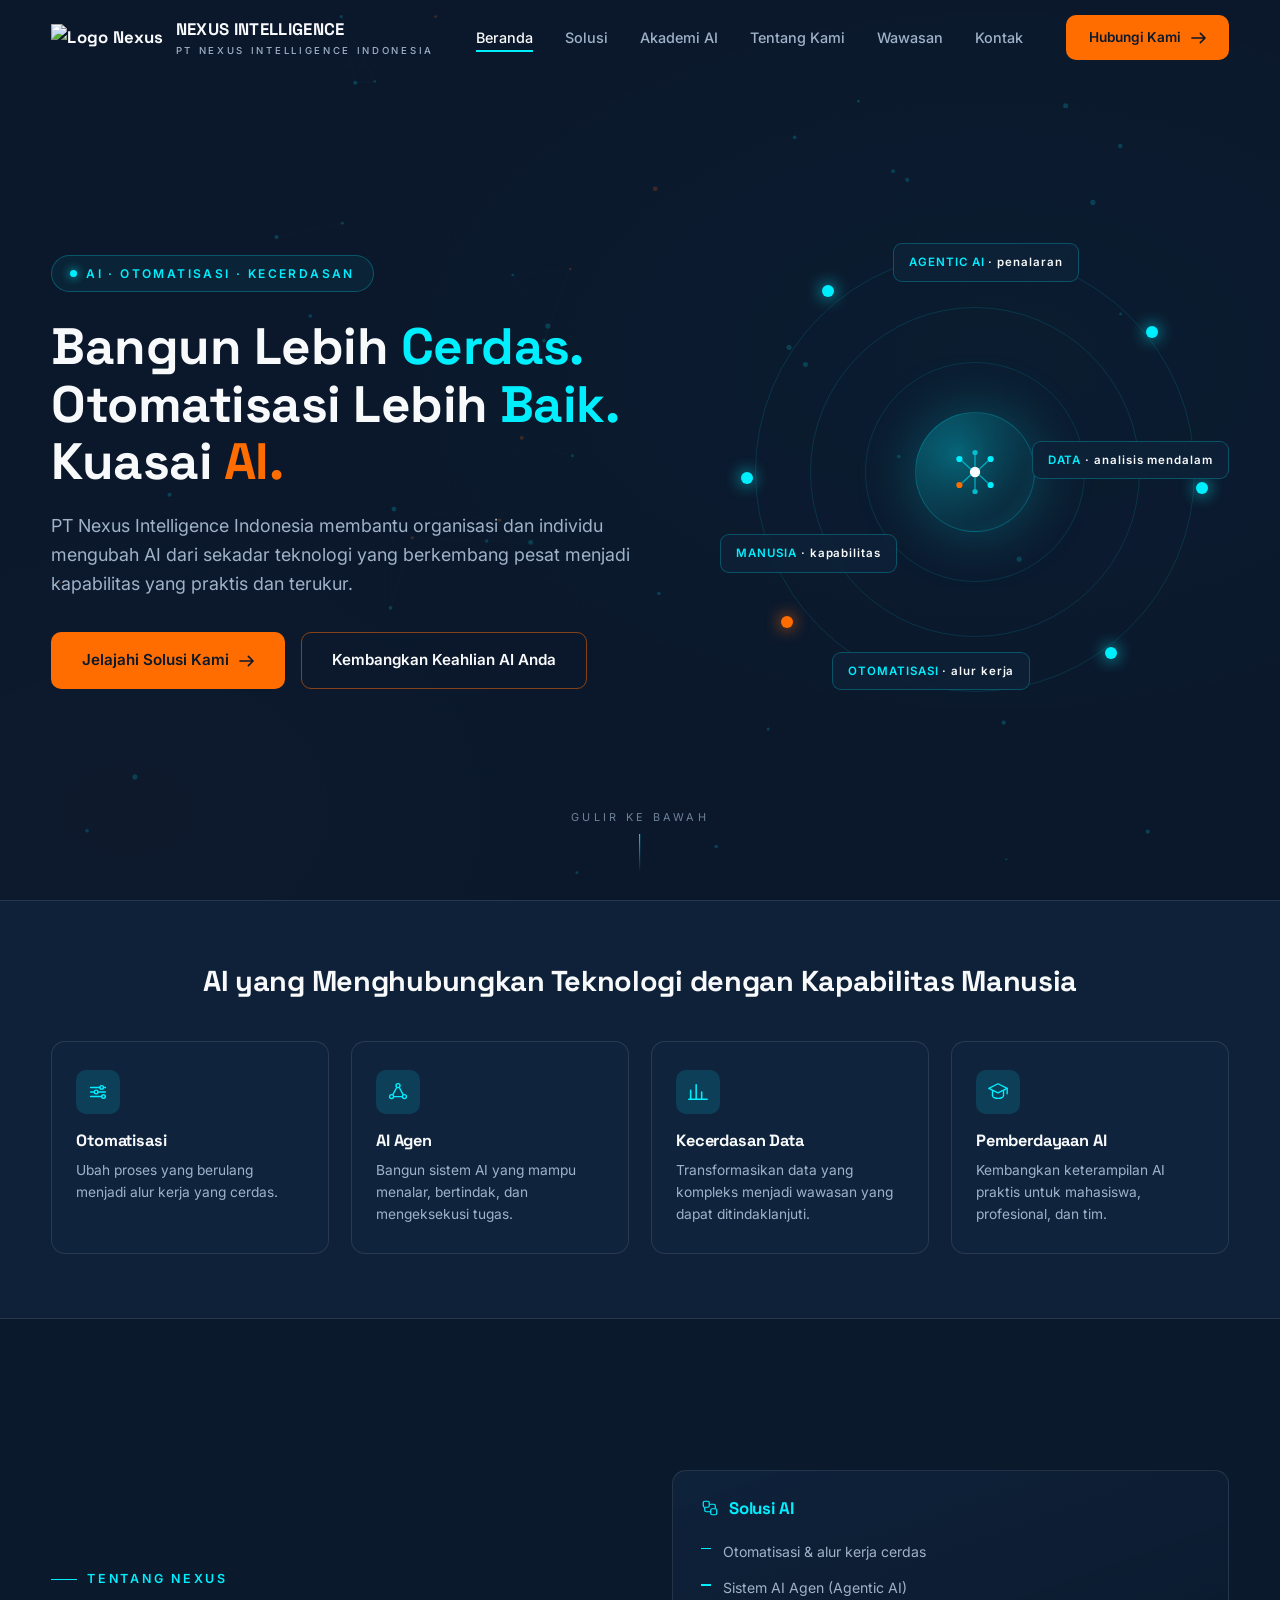
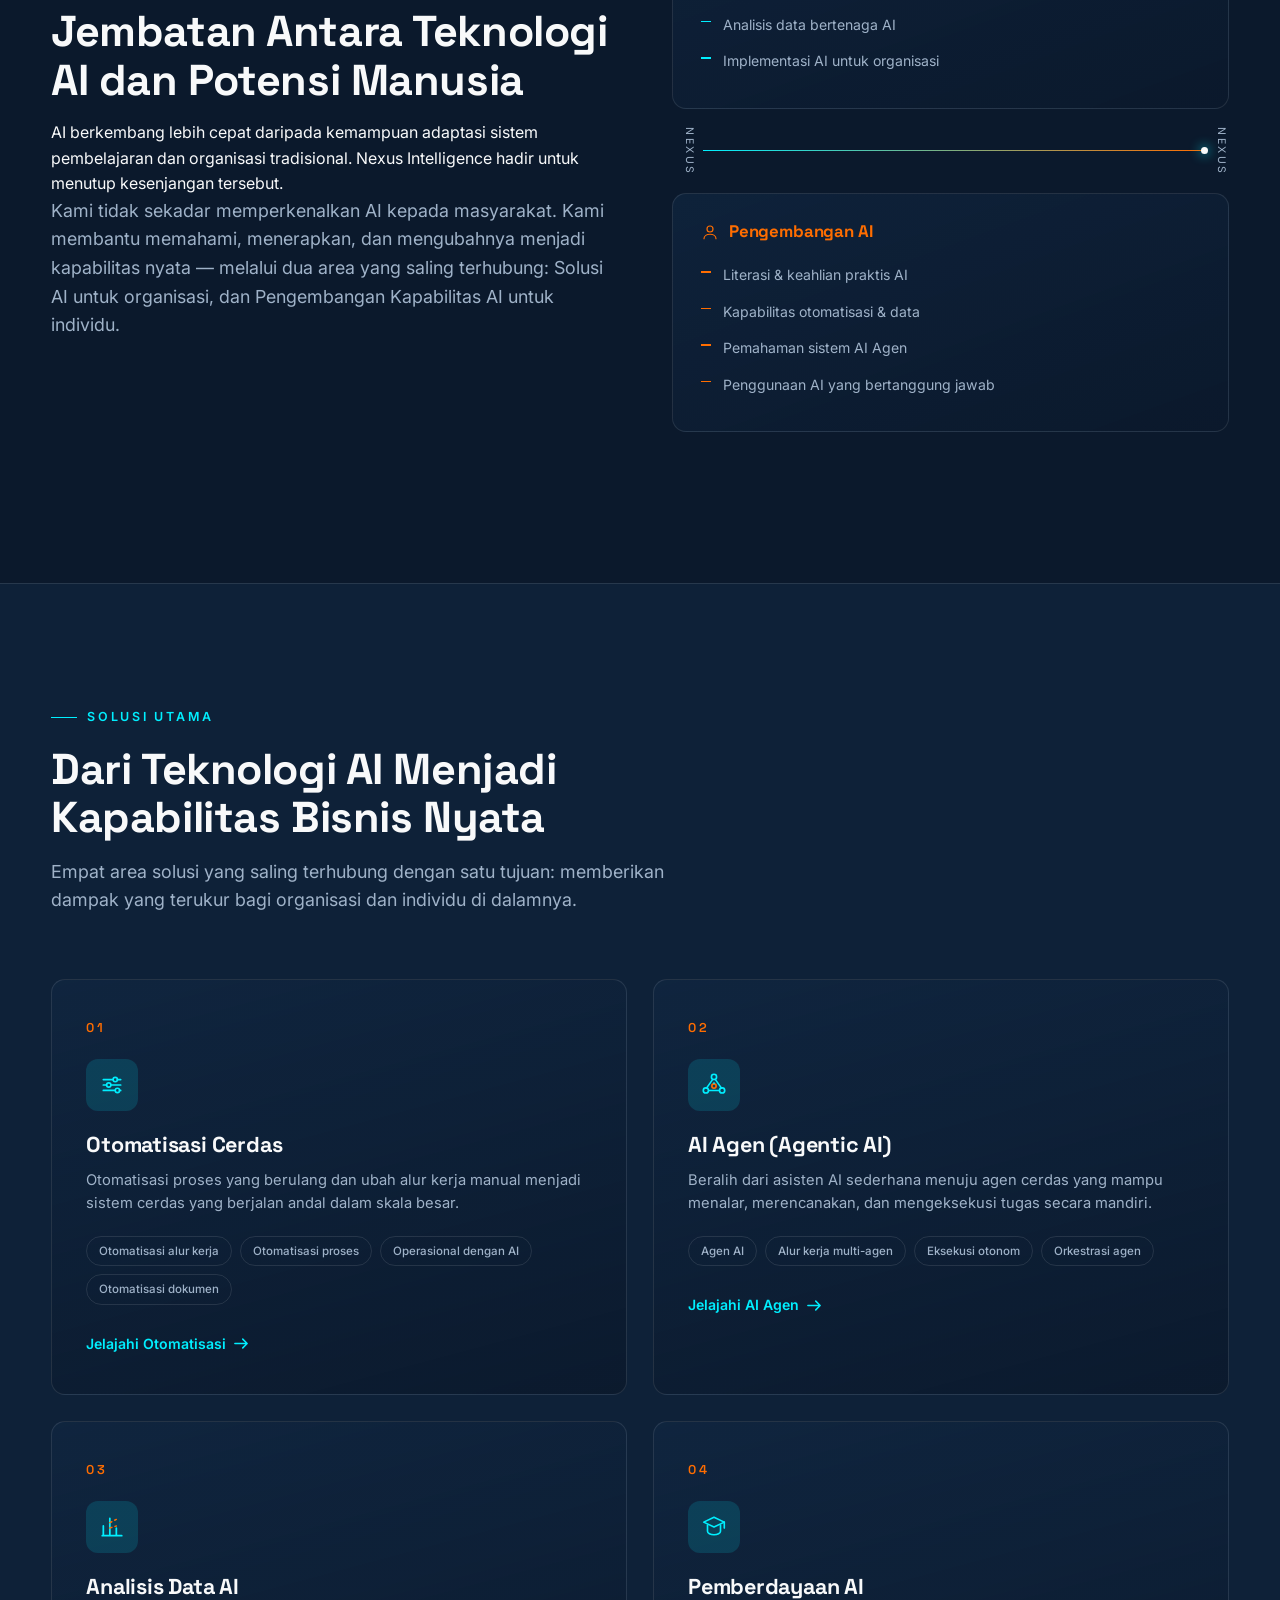
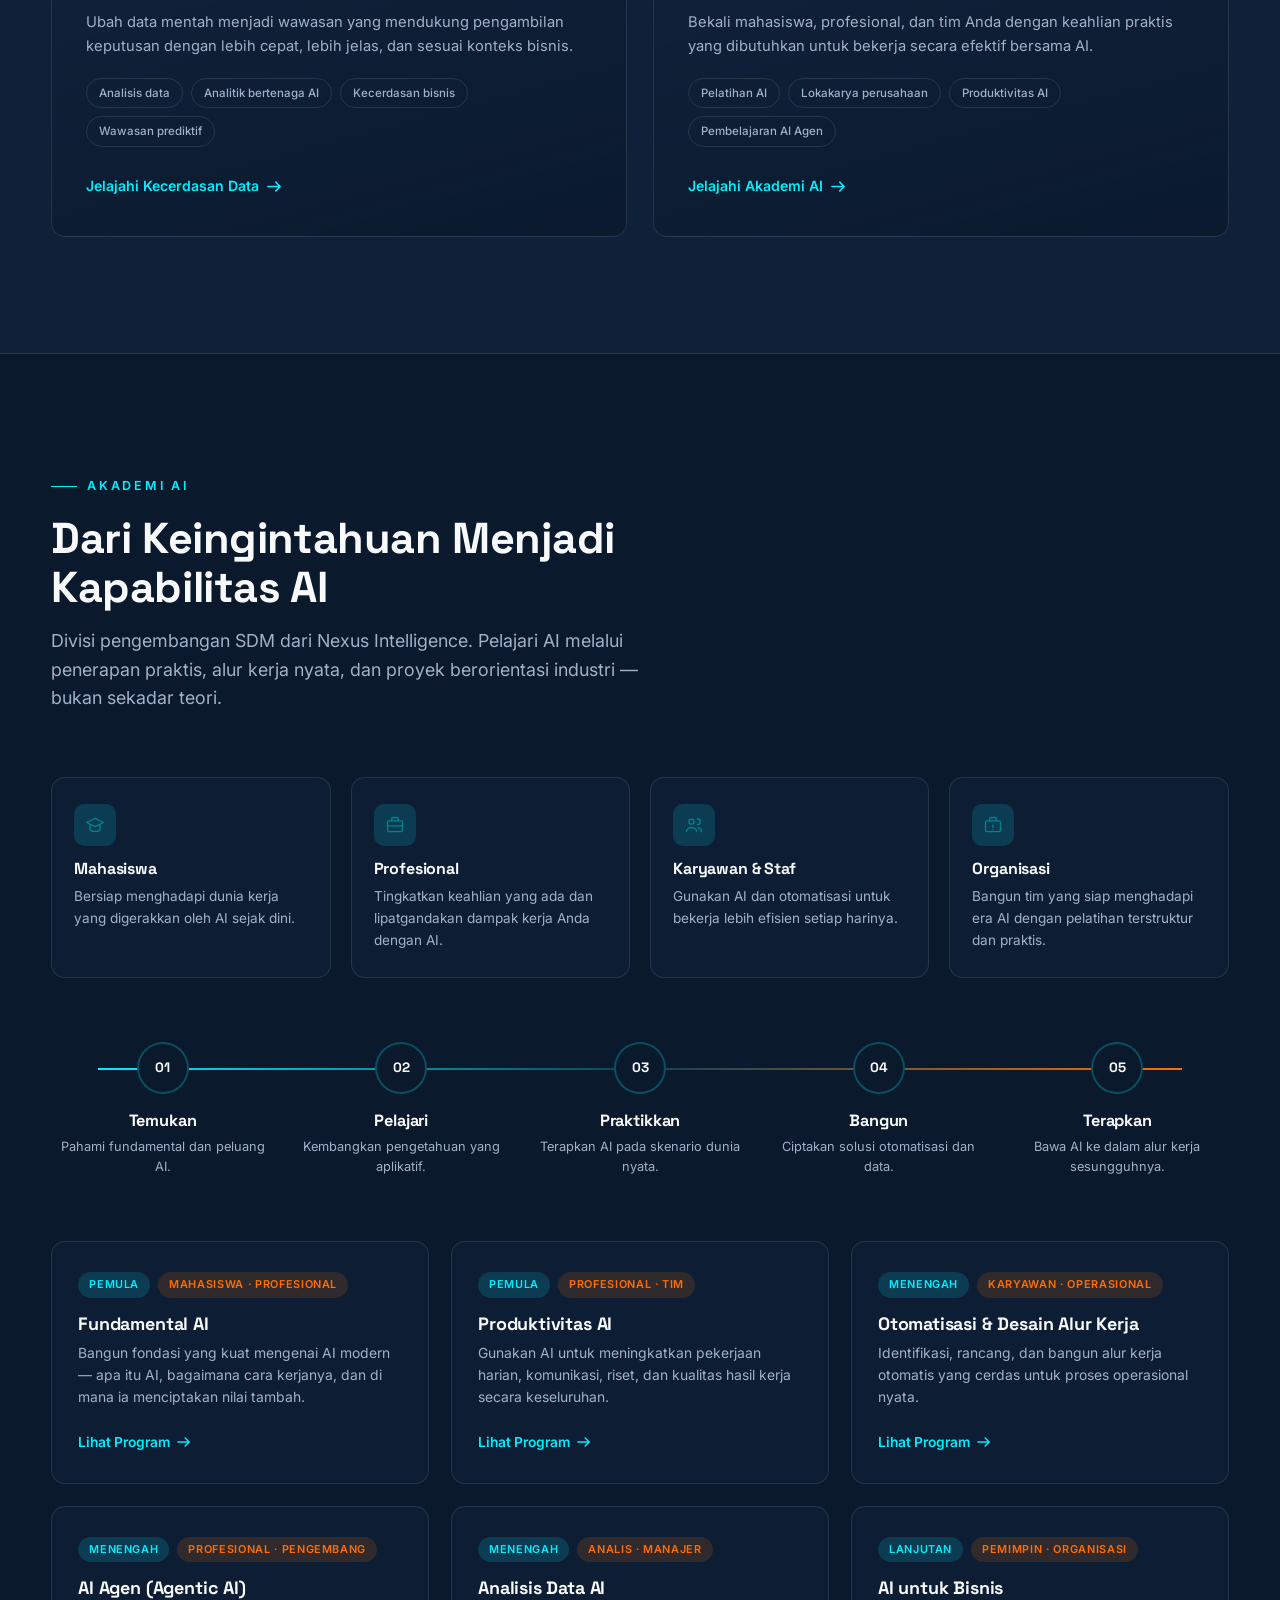
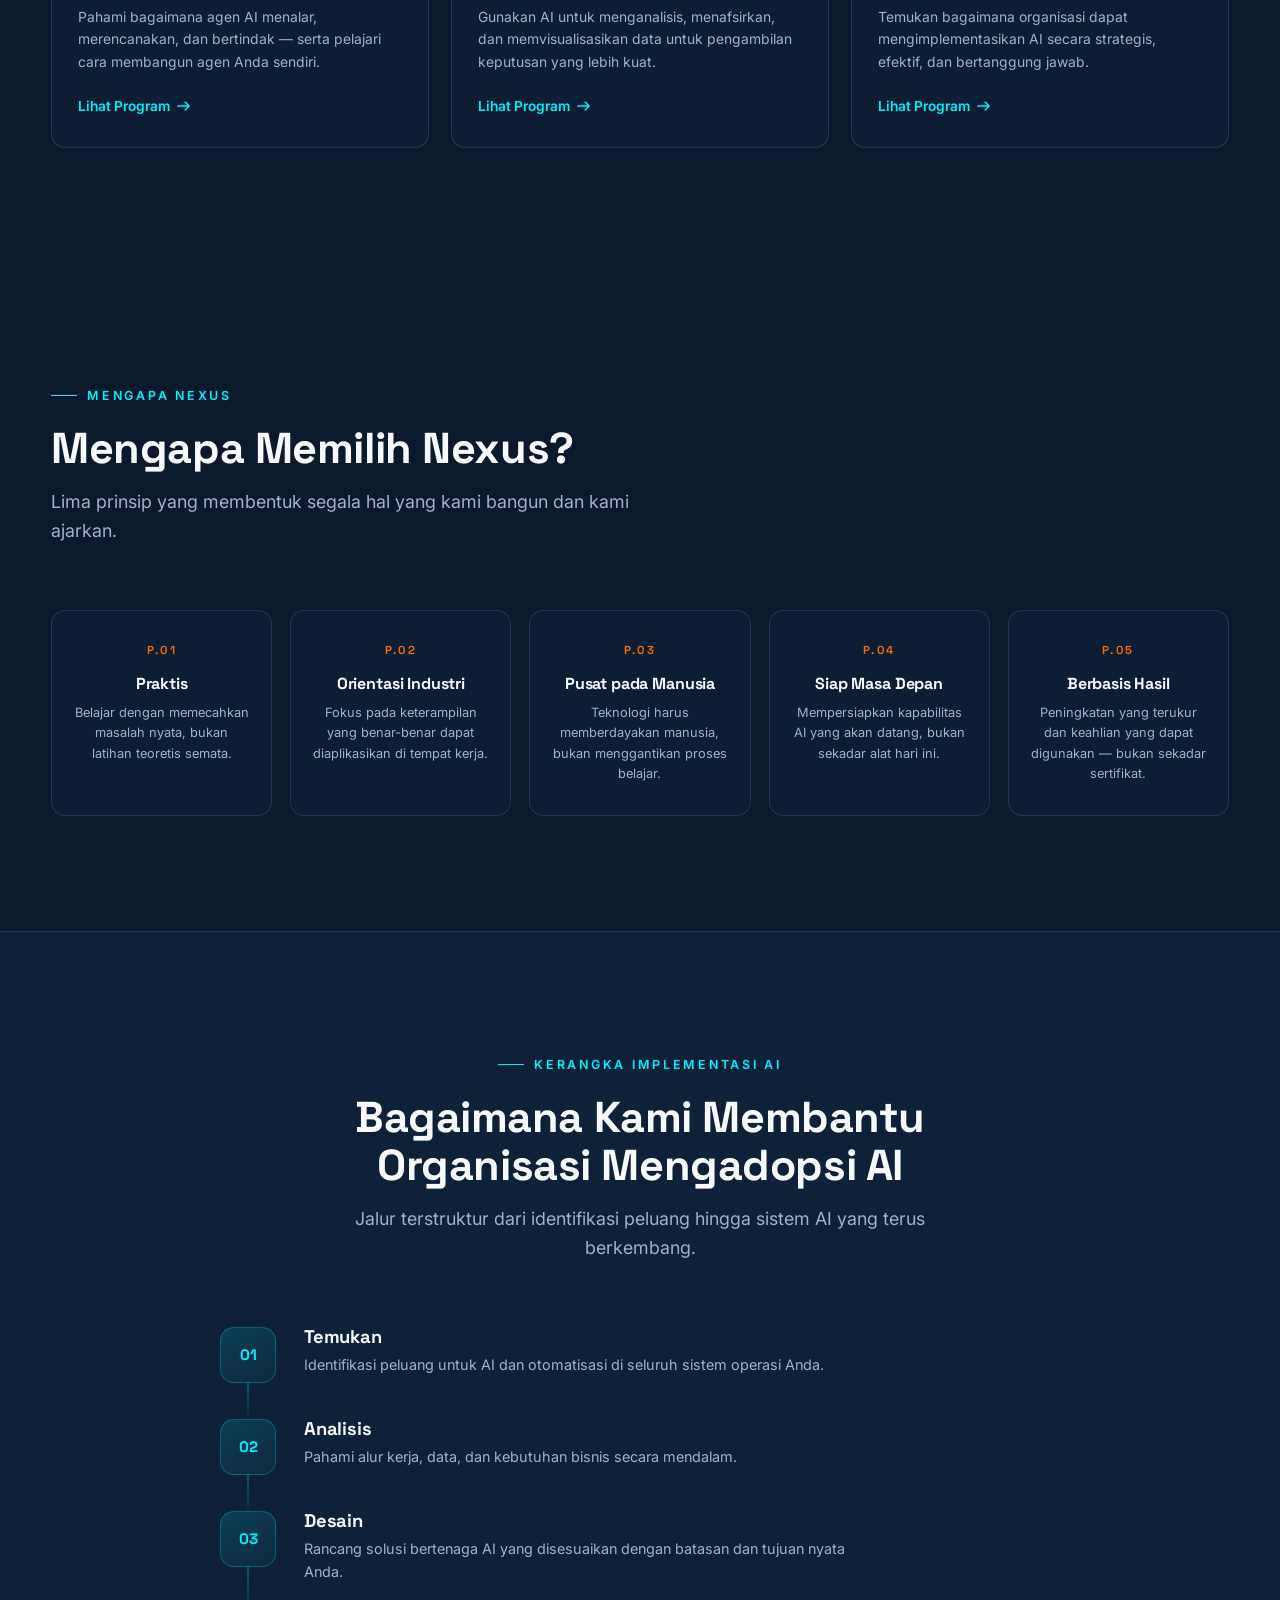
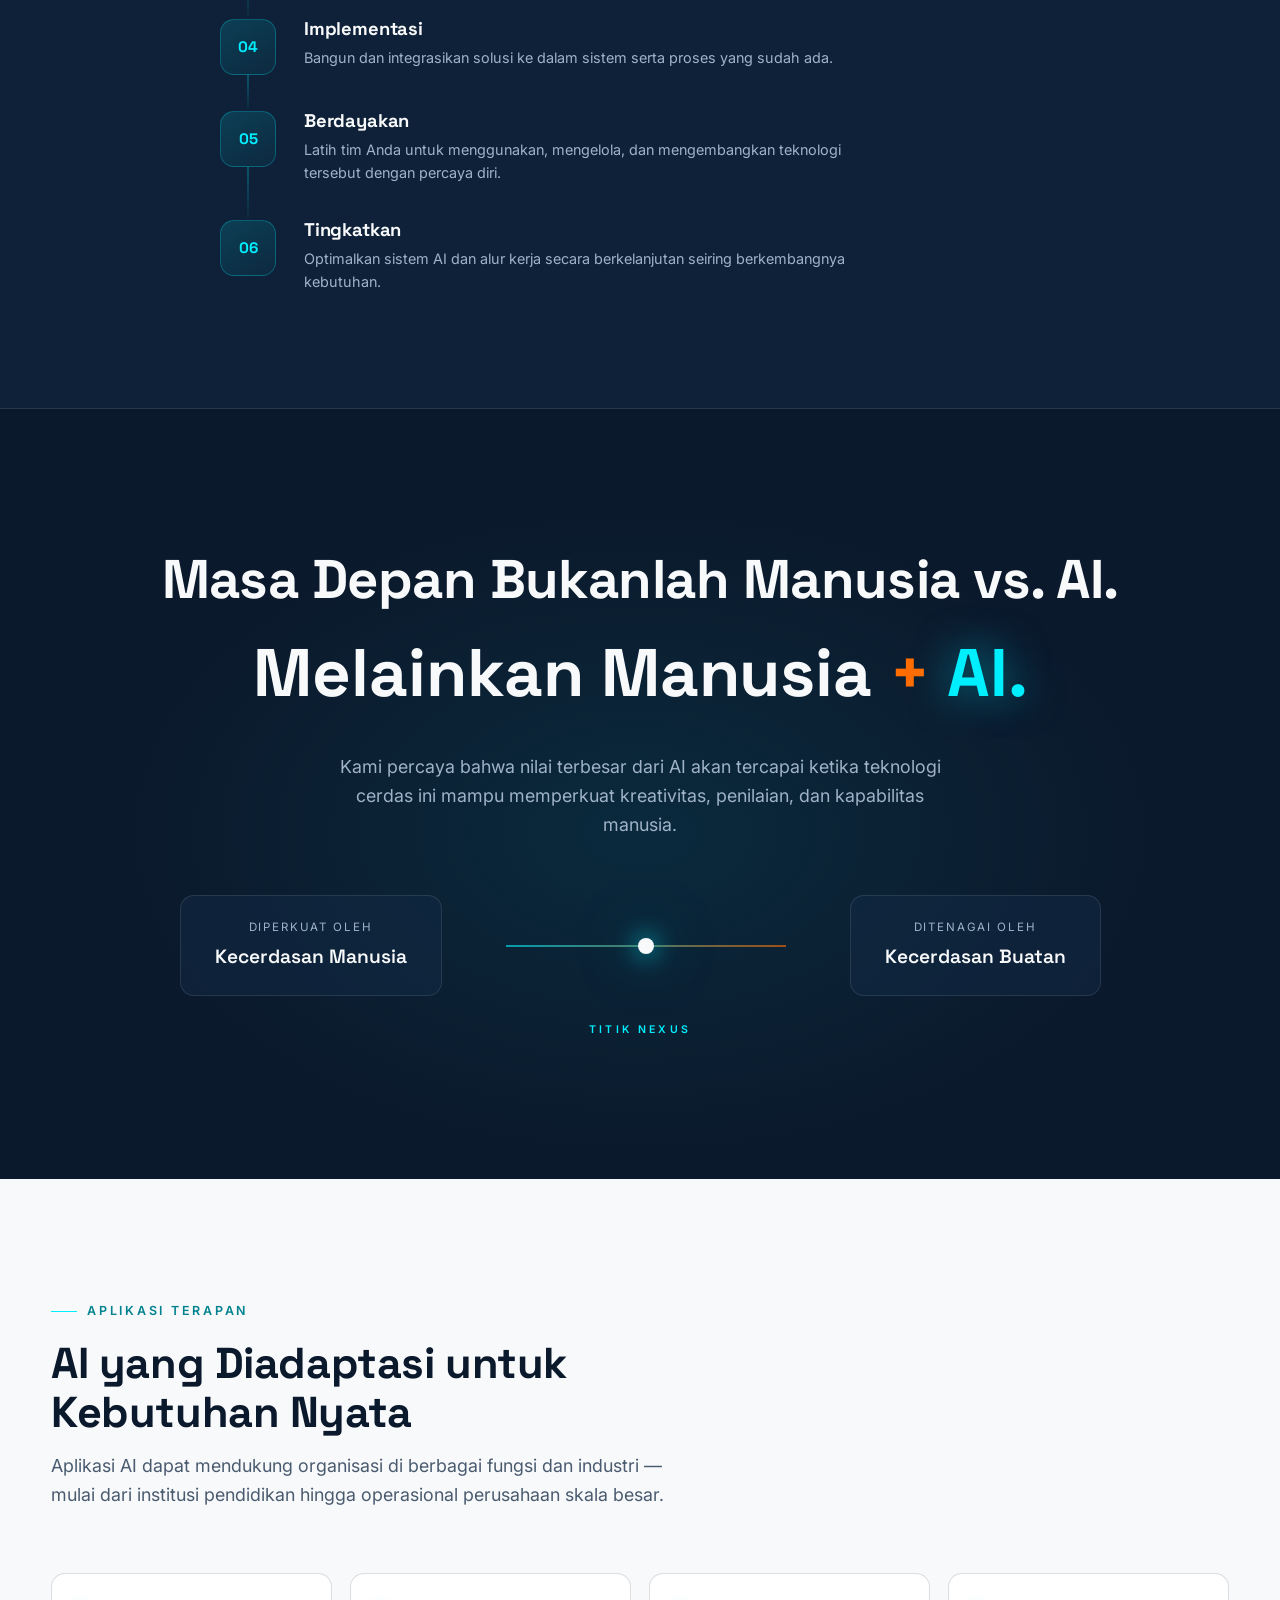
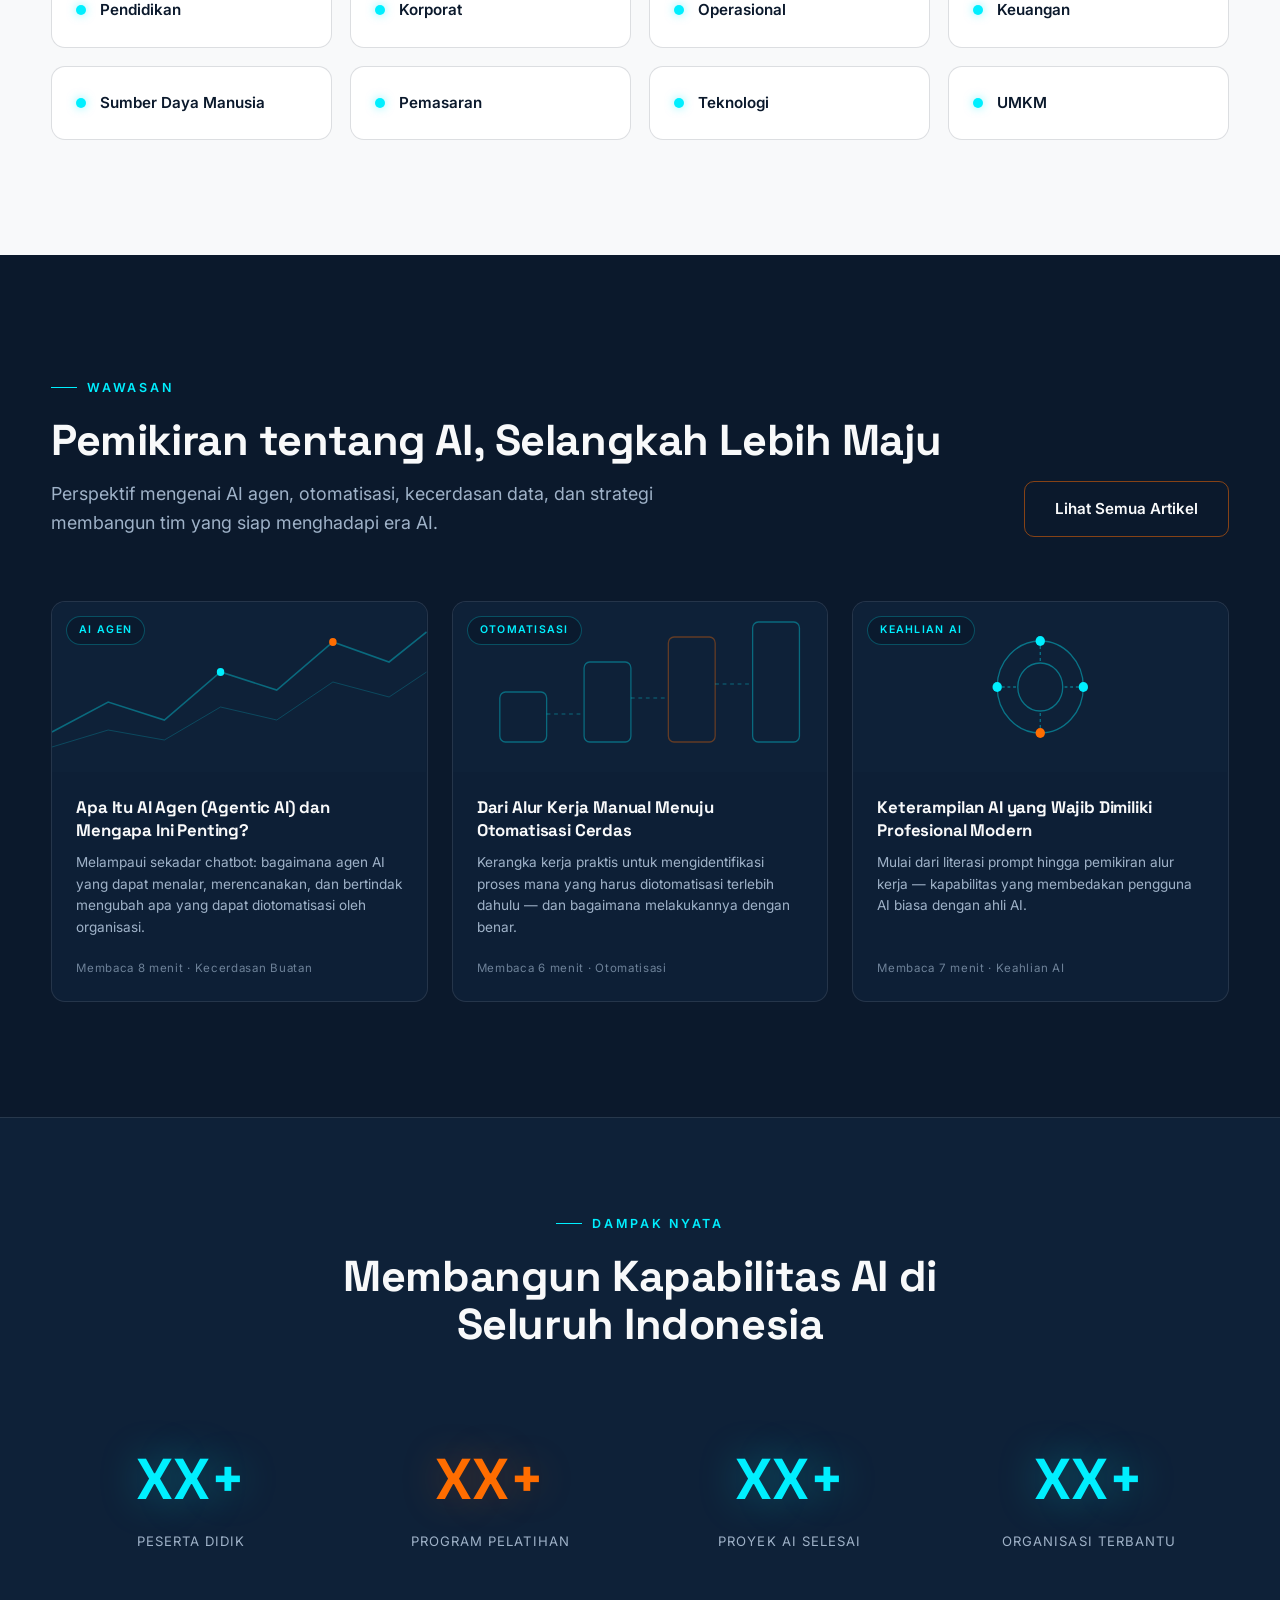
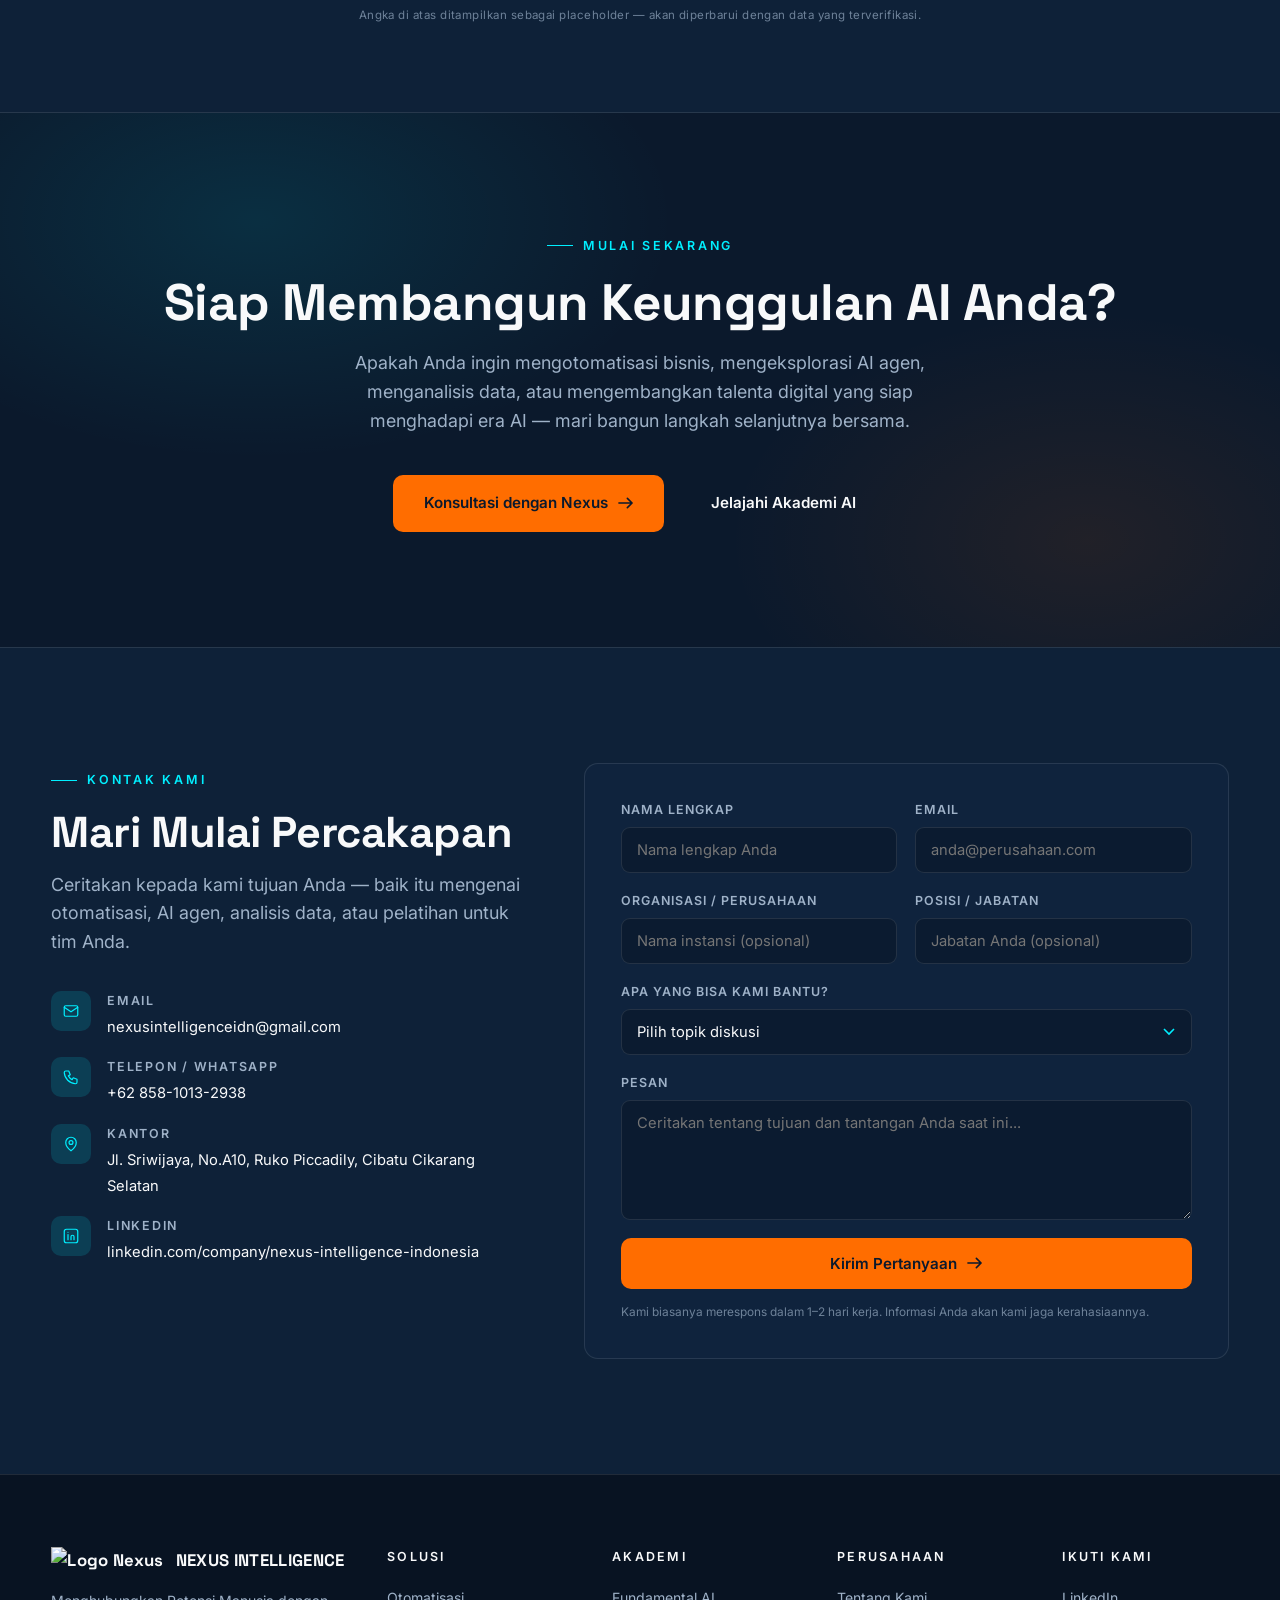
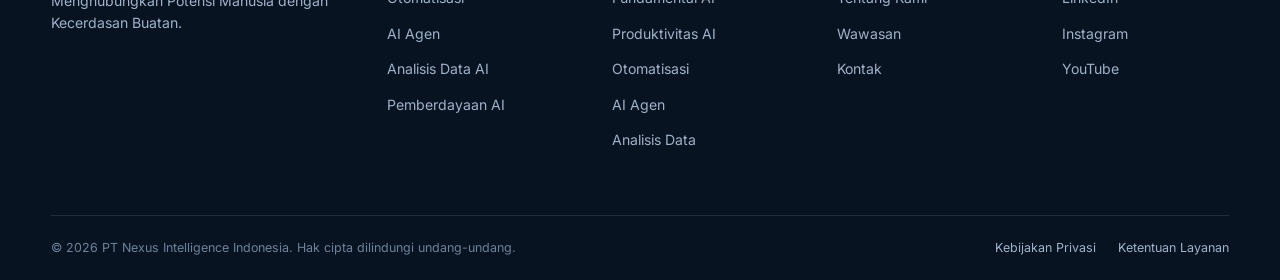
==== commit 0dcafd92: "penambahan video hero" ====
--- a/index.html
+++ b/index.html
@@ -1,40 +1,40 @@
 <!DOCTYPE html>
-<html lang="en">
+<html lang="id">
 <head>
 <meta charset="UTF-8">
 <meta name="viewport" content="width=device-width, initial-scale=1.0">
-<title>PT Nexus Intelligence Indonesia | Otomatisasi & Kecerdasan Buatan Agen </title>
-<meta name="description" content="Nexus Intelligence Indonesia helps organizations and individuals build practical AI capabilities through automation, agentic AI, data intelligence, and AI enablement.">
+<title>PT Nexus Intelligence Indonesia | Otomatisasi & Kecerdasan Buatan</title>
+<meta name="description" content="Nexus Intelligence Indonesia membantu organisasi dan individu membangun kapabilitas AI praktis melalui otomatisasi, AI agen, kecerdasan data, dan pemberdayaan AI.">
 <link rel="preconnect" href="https://fonts.googleapis.com">
 <link rel="preconnect" href="https://fonts.gstatic.com" crossorigin>
 <link href="https://fonts.googleapis.com/css2?family=Inter:wght@300;400;500;600;700;800&family=Space+Grotesk:wght@500;600;700&display=swap" rel="stylesheet">
-<link rel="stylesheet" href="style.css">
-<base target="_blank">
+<!-- Memanggil file CSS yang sudah dipisah -->
+<link rel="stylesheet" href="style.css"> 
 </head>
 <body>
 
-<!-- ================= NAV ================= -->
+<!-- ================= NAVIGASI ================= -->
 <header class="nav" id="nav">
   <div class="container nav-inner">
-    <a href="#home" class="logo" aria-label="Nexus Intelligence home">
-      <img src="assets/logo_nexus.png" alt="Logo Nexus" class="logo-mark">
-      <span>PT NEXUS INTELLIGENCE INDONESIA</span>
+    <a href="#home" class="logo" aria-label="Beranda Nexus Intelligence">
+      <img src="assets/logo-nexus.png" alt="Logo Nexus" class="logo-mark" style="max-height:40px;width:auto;flex:none">
+      <span>NEXUS INTELLIGENCE<small>PT NEXUS INTELLIGENCE INDONESIA</small></span>
     </a>
-    <nav aria-label="Main navigation">
+    <nav aria-label="Navigasi Utama">
       <ul class="nav-links">
-        <li><a href="#home" class="active">Home</a></li>
-        <li><a href="#solutions">Solutions</a></li>
-        <li><a href="#academy">AI Academy</a></li>
-        <li><a href="#about">About Us</a></li>
-        <li><a href="#insights">Insights</a></li>
-        <li><a href="#contact">Contact</a></li>
+        <li><a href="#home" class="active">Beranda</a></li>
+        <li><a href="#solutions">Solusi</a></li>
+        <li><a href="#academy">Akademi AI</a></li>
+        <li><a href="#about">Tentang Kami</a></li>
+        <li><a href="#insights">Wawasan</a></li>
+        <li><a href="#contact">Kontak</a></li>
       </ul>
     </nav>
     <div class="nav-cta">
-      <a href="#contact" class="btn btn-primary">Talk to Us
+      <a href="#contact" class="btn btn-primary">Hubungi Kami
         <svg width="15" height="12" viewBox="0 0 16 12" fill="none"><path d="M1 6h13M10 1l5 5-5 5" stroke="currentColor" stroke-width="1.7" stroke-linecap="round" stroke-linejoin="round"/></svg>
       </a>
-      <button class="hamburger" id="hamburger" aria-label="Open menu" aria-expanded="false">
+      <button class="hamburger" id="hamburger" aria-label="Buka menu" aria-expanded="false">
         <span></span><span></span><span></span>
       </button>
     </div>
@@ -42,29 +42,34 @@
 </header>
 
 <div class="mobile-menu" id="mobileMenu">
-  <a href="#home">Home</a>
-  <a href="#solutions">Solutions</a>
-  <a href="#academy">AI Academy</a>
-  <a href="#about">About Us</a>
-  <a href="#insights">Insights</a>
-  <a href="#contact">Contact</a>
-  <a href="#contact" class="btn btn-primary">Talk to Us</a>
+  <a href="#home">Beranda</a>
+  <a href="#solutions">Solusi</a>
+  <a href="#academy">Akademi AI</a>
+  <a href="#about">Tentang Kami</a>
+  <a href="#insights">Wawasan</a>
+  <a href="#contact">Kontak</a>
+  <a href="#contact" class="btn btn-primary">Hubungi Kami</a>
 </div>
 
 <!-- ================= HERO ================= -->
 <section class="hero" id="home">
+  <!-- Video Background Baru -->
+  <video autoplay loop muted playsinline class="hero-video-bg">
+    <source src="assets/bg-hero.mp4" type="video/mp4">
+  </video>
+  <div class="hero-overlay"></div>
   <div class="hero-grid-bg" aria-hidden="true"></div>
   <canvas id="network-canvas" aria-hidden="true"></canvas>
   <div class="container hero-inner">
     <div>
-      <span class="hero-badge"><span class="dot"></span>AI · AUTOMATION · INTELLIGENCE</span>
-      <h1>Build <span class="accent">Smarter.</span><br>Automate <span class="accent">Better.</span><br>Master <span class="accent-o">AI.</span></h1>
-      <p class="lead">PT Nexus Intelligence Indonesia helps organizations and individuals turn AI from a rapidly evolving technology into practical, measurable capability.</p>
+      <span class="hero-badge"><span class="dot"></span>AI · OTOMATISASI · KECERDASAN</span>
+      <h1>Bangun Lebih <span class="accent">Cerdas.</span><br>Otomatisasi Lebih <span class="accent">Baik.</span><br>Kuasai <span class="accent-o">AI.</span></h1>
+      <p class="lead">PT Nexus Intelligence Indonesia membantu organisasi dan individu mengubah AI dari sekadar teknologi yang berkembang pesat menjadi kapabilitas yang praktis dan terukur.</p>
       <div class="hero-ctas">
-        <a href="#solutions" class="btn btn-primary">Explore Our Solutions
+        <a href="#solutions" class="btn btn-primary">Jelajahi Solusi Kami
           <svg width="15" height="12" viewBox="0 0 16 12" fill="none"><path d="M1 6h13M10 1l5 5-5 5" stroke="currentColor" stroke-width="1.7" stroke-linecap="round" stroke-linejoin="round"/></svg>
         </a>
-        <a href="#academy" class="btn btn-outline">Develop Your AI Skills</a>
+        <a href="#academy" class="btn btn-outline">Kembangkan Keahlian AI Anda</a>
       </div>
     </div>
     <div class="hero-visual" aria-hidden="true">
@@ -89,152 +94,152 @@
       <span class="hv-node" style="bottom:14%;right:22%"></span>
       <span class="hv-node" style="top:50%;left:4%"></span>
       <span class="hv-node" style="top:52%;right:4%"></span>
-      <div class="hv-label" style="top:6%;left:34%"><b>AGENTIC AI</b> · reasoning</div>
-      <div class="hv-label" style="top:44%;right:0"><b>DATA</b> · intelligence</div>
-      <div class="hv-label" style="bottom:8%;left:22%"><b>AUTOMATION</b> · workflows</div>
-      <div class="hv-label" style="top:62%;left:0"><b>HUMAN</b> · capability</div>
-    </div>
-  </div>
-  <div class="scroll-hint" aria-hidden="true">Scroll</div>
+      <div class="hv-label" style="top:6%;left:34%"><b>AGENTIC AI</b> · penalaran</div>
+      <div class="hv-label" style="top:44%;right:0"><b>DATA</b> · analisis mendalam</div>
+      <div class="hv-label" style="bottom:8%;left:22%"><b>OTOMATISASI</b> · alur kerja</div>
+      <div class="hv-label" style="top:62%;left:0"><b>MANUSIA</b> · kapabilitas</div>
+    </div>
+  </div>
+  <div class="scroll-hint" aria-hidden="true">Gulir ke bawah</div>
 </section>
 
 <!-- ================= VALUE STRIP ================= -->
 <section class="strip">
   <div class="container">
     <div class="strip-head reveal">
-      <h2>AI That Connects Technology With Human Capability</h2>
+      <h2>AI yang Menghubungkan Teknologi dengan Kapabilitas Manusia</h2>
     </div>
     <div class="strip-grid">
       <div class="pillar reveal" data-delay="1">
         <div class="pillar-icon"><svg width="22" height="22" viewBox="0 0 24 24" fill="none"><path d="M4 7h10M18 7h2M4 12h4M12 12h8M4 17h12M20 17h0" stroke="#00EFFF" stroke-width="1.7" stroke-linecap="round"/><circle cx="16" cy="7" r="2" stroke="#00EFFF" stroke-width="1.5"/><circle cx="10" cy="12" r="2" stroke="#00EFFF" stroke-width="1.5"/><circle cx="18" cy="17" r="2" stroke="#00EFFF" stroke-width="1.5"/></svg></div>
-        <h3>Automation</h3>
-        <p>Turn repetitive processes into intelligent workflows.</p>
+        <h3>Otomatisasi</h3>
+        <p>Ubah proses yang berulang menjadi alur kerja yang cerdas.</p>
       </div>
       <div class="pillar reveal" data-delay="2">
         <div class="pillar-icon"><svg width="22" height="22" viewBox="0 0 24 24" fill="none"><circle cx="12" cy="5" r="2.2" stroke="#00EFFF" stroke-width="1.5"/><circle cx="5" cy="17" r="2.2" stroke="#00EFFF" stroke-width="1.5"/><circle cx="19" cy="17" r="2.2" stroke="#00EFFF" stroke-width="1.5"/><path d="M10.8 6.8 6.2 15.2M13.2 6.8l4.6 8.4M7.2 17h9.6" stroke="#00EFFF" stroke-width="1.5"/></svg></div>
-        <h3>Agentic AI</h3>
-        <p>Build AI systems capable of reasoning, acting, and executing tasks.</p>
+        <h3>AI Agen</h3>
+        <p>Bangun sistem AI yang mampu menalar, bertindak, dan mengeksekusi tugas.</p>
       </div>
       <div class="pillar reveal" data-delay="3">
         <div class="pillar-icon"><svg width="22" height="22" viewBox="0 0 24 24" fill="none"><path d="M4 20V10M10 20V4M16 20v-8M22 20H2" stroke="#00EFFF" stroke-width="1.7" stroke-linecap="round"/></svg></div>
-        <h3>Data Intelligence</h3>
-        <p>Transform complex data into actionable insights.</p>
+        <h3>Kecerdasan Data</h3>
+        <p>Transformasikan data yang kompleks menjadi wawasan yang dapat ditindaklanjuti.</p>
       </div>
       <div class="pillar reveal" data-delay="4">
         <div class="pillar-icon"><svg width="22" height="22" viewBox="0 0 24 24" fill="none"><path d="M12 3 2 8l10 5 10-5-10-5Z" stroke="#00EFFF" stroke-width="1.5" stroke-linejoin="round"/><path d="M6 10.5V16c0 1.5 2.7 3 6 3s6-1.5 6-3v-5.5M22 8v6" stroke="#00EFFF" stroke-width="1.5" stroke-linecap="round"/></svg></div>
-        <h3>AI Enablement</h3>
-        <p>Develop practical AI skills for students, professionals, and teams.</p>
-      </div>
-    </div>
-  </div>
-</section>
-
-<!-- ================= ABOUT ================= -->
+        <h3>Pemberdayaan AI</h3>
+        <p>Kembangkan keterampilan AI praktis untuk mahasiswa, profesional, dan tim.</p>
+      </div>
+    </div>
+  </div>
+</section>
+
+<!-- ================= TENTANG KAMI ================= -->
 <section class="section" id="about">
   <div class="container about-grid">
     <div class="reveal">
-      <span class="eyebrow">About Nexus</span>
-      <h2 class="h2">The Bridge Between AI Technology and Human Potential</h2>
-      <p class="big">AI is evolving faster than traditional learning and organizational systems can adapt. Nexus Intelligence exists to close that gap.</p>
-      <p class="lead">We don't just introduce people to AI. We help them understand it, apply it, and turn it into real capability — across two interconnected areas: AI Solutions for organizations, and AI Capability Development for people.</p>
+      <span class="eyebrow">Tentang Nexus</span>
+      <h2 class="h2">Jembatan Antara Teknologi AI dan Potensi Manusia</h2>
+      <p class="big">AI berkembang lebih cepat daripada kemampuan adaptasi sistem pembelajaran dan organisasi tradisional. Nexus Intelligence hadir untuk menutup kesenjangan tersebut.</p>
+      <p class="lead">Kami tidak sekadar memperkenalkan AI kepada masyarakat. Kami membantu memahami, menerapkan, dan mengubahnya menjadi kapabilitas nyata — melalui dua area yang saling terhubung: Solusi AI untuk organisasi, dan Pengembangan Kapabilitas AI untuk individu.</p>
     </div>
     <div class="bridge-visual reveal" data-delay="2">
       <div class="bridge-col">
-        <h3><svg width="18" height="18" viewBox="0 0 24 24" fill="none"><rect x="3" y="3" width="8" height="8" rx="2" stroke="#00EFFF" stroke-width="1.6"/><rect x="13" y="13" width="8" height="8" rx="2" stroke="#00EFFF" stroke-width="1.6"/><path d="M11 7h6a2 2 0 0 1 2 2v4M13 17H7a2 2 0 0 1-2-2v-4" stroke="#00EFFF" stroke-width="1.6"/></svg>AI Solutions</h3>
+        <h3><svg width="18" height="18" viewBox="0 0 24 24" fill="none"><rect x="3" y="3" width="8" height="8" rx="2" stroke="#00EFFF" stroke-width="1.6"/><rect x="13" y="13" width="8" height="8" rx="2" stroke="#00EFFF" stroke-width="1.6"/><path d="M11 7h6a2 2 0 0 1 2 2v4M13 17H7a2 2 0 0 1-2-2v-4" stroke="#00EFFF" stroke-width="1.6"/></svg>Solusi AI</h3>
         <ul>
-          <li>Automation & intelligent workflows</li>
-          <li>Agentic AI systems</li>
-          <li>AI-powered data analysis</li>
-          <li>AI implementation for organizations</li>
+          <li>Otomatisasi & alur kerja cerdas</li>
+          <li>Sistem AI Agen (Agentic AI)</li>
+          <li>Analisis data bertenaga AI</li>
+          <li>Implementasi AI untuk organisasi</li>
         </ul>
       </div>
       <div class="bridge-link" aria-hidden="true"><i>NEXUS</i><span></span><i>NEXUS</i></div>
       <div class="bridge-col orange">
-        <h3><svg width="18" height="18" viewBox="0 0 24 24" fill="none"><circle cx="12" cy="8" r="4" stroke="#FF6D00" stroke-width="1.6"/><path d="M4 21c0-3.5 3.6-6 8-6s8 2.5 8 6" stroke="#FF6D00" stroke-width="1.6" stroke-linecap="round"/></svg>AI Capability Development</h3>
+        <h3><svg width="18" height="18" viewBox="0 0 24 24" fill="none"><circle cx="12" cy="8" r="4" stroke="#FF6D00" stroke-width="1.6"/><path d="M4 21c0-3.5 3.6-6 8-6s8 2.5 8 6" stroke="#FF6D00" stroke-width="1.6" stroke-linecap="round"/></svg>Pengembangan AI</h3>
         <ul>
-          <li>AI literacy & practical AI skills</li>
-          <li>Automation & data analysis capabilities</li>
-          <li>Agentic AI understanding</li>
-          <li>Responsible AI usage</li>
+          <li>Literasi & keahlian praktis AI</li>
+          <li>Kapabilitas otomatisasi & data</li>
+          <li>Pemahaman sistem AI Agen</li>
+          <li>Penggunaan AI yang bertanggung jawab</li>
         </ul>
       </div>
     </div>
   </div>
 </section>
 
-<!-- ================= SOLUTIONS ================= -->
+<!-- ================= SOLUSI ================= -->
 <section class="section" id="solutions" style="background:var(--deep-2);border-top:1px solid var(--border);border-bottom:1px solid var(--border)">
   <div class="container">
     <div class="section-head reveal">
-      <span class="eyebrow">Core Solutions</span>
-      <h2 class="h2">From AI Technology to Real Business Capability</h2>
-      <p class="lead">Four interconnected solution areas, one goal: measurable impact for organizations and the people inside them.</p>
+      <span class="eyebrow">Solusi Utama</span>
+      <h2 class="h2">Dari Teknologi AI Menjadi Kapabilitas Bisnis Nyata</h2>
+      <p class="lead">Empat area solusi yang saling terhubung dengan satu tujuan: memberikan dampak yang terukur bagi organisasi dan individu di dalamnya.</p>
     </div>
     <div class="sol-grid">
       <article class="sol-card reveal" data-delay="1">
         <div class="sol-num">01</div>
         <div class="sol-icon"><svg width="26" height="26" viewBox="0 0 24 24" fill="none"><path d="M4 7h9M17 7h3M4 12h3M11 12h9M4 17h11M19 17h1" stroke="#00EFFF" stroke-width="1.6" stroke-linecap="round"/><circle cx="15" cy="7" r="2" stroke="#00EFFF" stroke-width="1.5"/><circle cx="9" cy="12" r="2" stroke="#00EFFF" stroke-width="1.5"/><circle cx="17" cy="17" r="2" stroke="#00EFFF" stroke-width="1.5"/></svg></div>
-        <h3>Intelligent Automation</h3>
-        <p>Automate repetitive processes and transform manual workflows into intelligent systems that work reliably at scale.</p>
-        <div class="sol-tags"><span>Workflow automation</span><span>Process automation</span><span>AI-assisted operations</span><span>Document automation</span><span>Task orchestration</span></div>
-        <a href="#contact" class="sol-link">Explore Automation <svg width="14" height="11" viewBox="0 0 16 12" fill="none"><path d="M1 6h13M10 1l5 5-5 5" stroke="currentColor" stroke-width="1.7" stroke-linecap="round" stroke-linejoin="round"/></svg></a>
+        <h3>Otomatisasi Cerdas</h3>
+        <p>Otomatisasi proses yang berulang dan ubah alur kerja manual menjadi sistem cerdas yang berjalan andal dalam skala besar.</p>
+        <div class="sol-tags"><span>Otomatisasi alur kerja</span><span>Otomatisasi proses</span><span>Operasional dengan AI</span><span>Otomatisasi dokumen</span></div>
+        <a href="#contact" class="sol-link">Jelajahi Otomatisasi <svg width="14" height="11" viewBox="0 0 16 12" fill="none"><path d="M1 6h13M10 1l5 5-5 5" stroke="currentColor" stroke-width="1.7" stroke-linecap="round" stroke-linejoin="round"/></svg></a>
       </article>
       <article class="sol-card reveal" data-delay="2">
         <div class="sol-num">02</div>
         <div class="sol-icon"><svg width="26" height="26" viewBox="0 0 24 24" fill="none"><circle cx="12" cy="4.5" r="2.4" stroke="#00EFFF" stroke-width="1.5"/><circle cx="4.5" cy="17" r="2.4" stroke="#00EFFF" stroke-width="1.5"/><circle cx="19.5" cy="17" r="2.4" stroke="#00EFFF" stroke-width="1.5"/><circle cx="12" cy="13" r="2" stroke="#FF6D00" stroke-width="1.5"/><path d="M11 6.6 5 15M13 6.6l6 8.4M6.6 17h10.8M12 9.5V11" stroke="#00EFFF" stroke-width="1.4"/></svg></div>
-        <h3>Agentic AI</h3>
-        <p>Move beyond simple AI assistants toward intelligent agents capable of reasoning, planning, and executing tasks.</p>
-        <div class="sol-tags"><span>AI agents</span><span>Multi-agent workflows</span><span>Autonomous execution</span><span>AI copilots</span><span>Agent orchestration</span></div>
-        <a href="#contact" class="sol-link">Explore Agentic AI <svg width="14" height="11" viewBox="0 0 16 12" fill="none"><path d="M1 6h13M10 1l5 5-5 5" stroke="currentColor" stroke-width="1.7" stroke-linecap="round" stroke-linejoin="round"/></svg></a>
+        <h3>AI Agen (Agentic AI)</h3>
+        <p>Beralih dari asisten AI sederhana menuju agen cerdas yang mampu menalar, merencanakan, dan mengeksekusi tugas secara mandiri.</p>
+        <div class="sol-tags"><span>Agen AI</span><span>Alur kerja multi-agen</span><span>Eksekusi otonom</span><span>Orkestrasi agen</span></div>
+        <a href="#contact" class="sol-link">Jelajahi AI Agen <svg width="14" height="11" viewBox="0 0 16 12" fill="none"><path d="M1 6h13M10 1l5 5-5 5" stroke="currentColor" stroke-width="1.7" stroke-linecap="round" stroke-linejoin="round"/></svg></a>
       </article>
       <article class="sol-card reveal" data-delay="3">
         <div class="sol-num">03</div>
         <div class="sol-icon"><svg width="26" height="26" viewBox="0 0 24 24" fill="none"><path d="M4 20V11M10 20V4M16 20v-7M21 20H3" stroke="#00EFFF" stroke-width="1.6" stroke-linecap="round"/><path d="m10 8 6-3M10 13l6-2" stroke="#FF6D00" stroke-width="1.4" stroke-linecap="round" stroke-dasharray="2 3"/></svg></div>
-        <h3>AI Data Analysis</h3>
-        <p>Turn raw data into insights that support better decisions — faster, clearer, and grounded in real business context.</p>
-        <div class="sol-tags"><span>Data analysis</span><span>AI-assisted analytics</span><span>Business intelligence</span><span>Predictive insights</span><span>Automated reporting</span></div>
-        <a href="#contact" class="sol-link">Explore Data Intelligence <svg width="14" height="11" viewBox="0 0 16 12" fill="none"><path d="M1 6h13M10 1l5 5-5 5" stroke="currentColor" stroke-width="1.7" stroke-linecap="round" stroke-linejoin="round"/></svg></a>
+        <h3>Analisis Data AI</h3>
+        <p>Ubah data mentah menjadi wawasan yang mendukung pengambilan keputusan dengan lebih cepat, lebih jelas, dan sesuai konteks bisnis.</p>
+        <div class="sol-tags"><span>Analisis data</span><span>Analitik bertenaga AI</span><span>Kecerdasan bisnis</span><span>Wawasan prediktif</span></div>
+        <a href="#contact" class="sol-link">Jelajahi Kecerdasan Data <svg width="14" height="11" viewBox="0 0 16 12" fill="none"><path d="M1 6h13M10 1l5 5-5 5" stroke="currentColor" stroke-width="1.7" stroke-linecap="round" stroke-linejoin="round"/></svg></a>
       </article>
       <article class="sol-card reveal" data-delay="4">
         <div class="sol-num">04</div>
         <div class="sol-icon"><svg width="26" height="26" viewBox="0 0 24 24" fill="none"><path d="M12 3 2.5 7.5 12 12l9.5-4.5L12 3Z" stroke="#00EFFF" stroke-width="1.5" stroke-linejoin="round"/><path d="M6 10.2V16c0 1.7 2.7 3.2 6 3.2s6-1.5 6-3.2v-5.8M21.5 7.5V13" stroke="#00EFFF" stroke-width="1.5" stroke-linecap="round"/></svg></div>
-        <h3>AI Enablement</h3>
-        <p>Equip students, professionals, and teams with the practical skills required to work effectively with AI.</p>
-        <div class="sol-tags"><span>AI training</span><span>Corporate workshops</span><span>AI productivity</span><span>Automation training</span><span>Agentic AI learning</span></div>
-        <a href="#academy" class="sol-link">Explore AI Academy <svg width="14" height="11" viewBox="0 0 16 12" fill="none"><path d="M1 6h13M10 1l5 5-5 5" stroke="currentColor" stroke-width="1.7" stroke-linecap="round" stroke-linejoin="round"/></svg></a>
-      </article>
-    </div>
-  </div>
-</section>
-
-<!-- ================= AI ACADEMY ================= -->
-<section class="section section-light" id="academy">
+        <h3>Pemberdayaan AI</h3>
+        <p>Bekali mahasiswa, profesional, dan tim Anda dengan keahlian praktis yang dibutuhkan untuk bekerja secara efektif bersama AI.</p>
+        <div class="sol-tags"><span>Pelatihan AI</span><span>Lokakarya perusahaan</span><span>Produktivitas AI</span><span>Pembelajaran AI Agen</span></div>
+        <a href="#academy" class="sol-link">Jelajahi Akademi AI <svg width="14" height="11" viewBox="0 0 16 12" fill="none"><path d="M1 6h13M10 1l5 5-5 5" stroke="currentColor" stroke-width="1.7" stroke-linecap="round" stroke-linejoin="round"/></svg></a>
+      </article>
+    </div>
+  </div>
+</section>
+
+<!-- ================= AKADEMI AI ================= -->
+<section class="section" id="academy">
   <div class="container">
     <div class="section-head reveal">
-      <span class="eyebrow" style="color:#00838F">AI Academy</span>
-      <h2 class="h2">From AI Curiosity to AI Capability</h2>
-      <p class="lead">The human-development arm of Nexus Intelligence. Learn AI through practical application, real workflows, and industry-oriented projects — not just theory.</p>
+      <span class="eyebrow">Akademi AI</span>
+      <h2 class="h2">Dari Keingintahuan Menjadi Kapabilitas AI</h2>
+      <p class="lead">Divisi pengembangan SDM dari Nexus Intelligence. Pelajari AI melalui penerapan praktis, alur kerja nyata, dan proyek berorientasi industri — bukan sekadar teori.</p>
     </div>
     <div class="aud-grid">
       <div class="aud-card reveal" data-delay="1">
         <div class="aud-icon"><svg width="20" height="20" viewBox="0 0 24 24" fill="none"><path d="M12 4 2 9l10 5 10-5-10-5Z" stroke="#00838F" stroke-width="1.6" stroke-linejoin="round"/><path d="M6 11.5V17c0 1.4 2.7 2.7 6 2.7s6-1.3 6-2.7v-5.5" stroke="#00838F" stroke-width="1.6"/></svg></div>
-        <h3>Students</h3>
-        <p>Prepare for an AI-driven workplace before you enter it.</p>
+        <h3>Mahasiswa</h3>
+        <p>Bersiap menghadapi dunia kerja yang digerakkan oleh AI sejak dini.</p>
       </div>
       <div class="aud-card reveal" data-delay="2">
         <div class="aud-icon"><svg width="20" height="20" viewBox="0 0 24 24" fill="none"><rect x="3" y="7" width="18" height="13" rx="2" stroke="#00838F" stroke-width="1.6"/><path d="M8 7V5a2 2 0 0 1 2-2h4a2 2 0 0 1 2 2v2M3 13h18" stroke="#00838F" stroke-width="1.6"/></svg></div>
-        <h3>Professionals</h3>
-        <p>Upgrade existing skills and multiply your impact with AI.</p>
+        <h3>Profesional</h3>
+        <p>Tingkatkan keahlian yang ada dan lipatgandakan dampak kerja Anda dengan AI.</p>
       </div>
       <div class="aud-card reveal" data-delay="3">
         <div class="aud-icon"><svg width="20" height="20" viewBox="0 0 24 24" fill="none"><circle cx="9" cy="8" r="3" stroke="#00838F" stroke-width="1.6"/><path d="M3 20c0-2.8 2.7-5 6-5s6 2.2 6 5M16 4.5a3 3 0 0 1 0 7M21 20c0-2.3-1.8-4.2-4.3-4.8" stroke="#00838F" stroke-width="1.6" stroke-linecap="round"/></svg></div>
-        <h3>Employees &amp; Staff</h3>
-        <p>Use AI and automation to work more efficiently every day.</p>
+        <h3>Karyawan & Staf</h3>
+        <p>Gunakan AI dan otomatisasi untuk bekerja lebih efisien setiap harinya.</p>
       </div>
       <div class="aud-card reveal" data-delay="4">
         <div class="aud-icon"><svg width="20" height="20" viewBox="0 0 24 24" fill="none"><rect x="3" y="7" width="18" height="13" rx="2" stroke="#00838F" stroke-width="1.6"/><path d="M8 7V5a2 2 0 0 1 2-2h4a2 2 0 0 1 2 2v2M12 12v3M12 17.5v.01" stroke="#00838F" stroke-width="1.6" stroke-linecap="round"/></svg></div>
-        <h3>Organizations</h3>
-        <p>Build AI-ready teams with structured, practical enablement.</p>
+        <h3>Organisasi</h3>
+        <p>Bangun tim yang siap menghadapi era AI dengan pelatihan terstruktur dan praktis.</p>
       </div>
     </div>
 
@@ -242,89 +247,89 @@
     <div class="journey reveal">
       <div class="journey-line" aria-hidden="true"></div>
       <div class="journey-grid">
-        <div class="j-step"><div class="j-dot">01</div><div><h3>Discover</h3><p>Understand AI fundamentals and opportunities.</p></div></div>
-        <div class="j-step"><div class="j-dot">02</div><div><h3>Learn</h3><p>Develop practical, applicable knowledge.</p></div></div>
-        <div class="j-step"><div class="j-dot">03</div><div><h3>Practice</h3><p>Apply AI to real-world scenarios.</p></div></div>
-        <div class="j-step"><div class="j-dot">04</div><div><h3>Build</h3><p>Create automation, agents, and data solutions.</p></div></div>
-        <div class="j-step"><div class="j-dot">05</div><div><h3>Deploy</h3><p>Bring AI into real workflows and environments.</p></div></div>
+        <div class="j-step"><div class="j-dot">01</div><div><h3>Temukan</h3><p>Pahami fundamental dan peluang AI.</p></div></div>
+        <div class="j-step"><div class="j-dot">02</div><div><h3>Pelajari</h3><p>Kembangkan pengetahuan yang aplikatif.</p></div></div>
+        <div class="j-step"><div class="j-dot">03</div><div><h3>Praktikkan</h3><p>Terapkan AI pada skenario dunia nyata.</p></div></div>
+        <div class="j-step"><div class="j-dot">04</div><div><h3>Bangun</h3><p>Ciptakan solusi otomatisasi dan data.</p></div></div>
+        <div class="j-step"><div class="j-dot">05</div><div><h3>Terapkan</h3><p>Bawa AI ke dalam alur kerja sesungguhnya.</p></div></div>
       </div>
     </div>
 
     <!-- Programs -->
     <div class="prog-grid" style="margin-top:64px">
       <article class="prog-card reveal" data-delay="1">
-        <div class="prog-meta"><span class="pm-level">Beginner</span><span class="pm-aud">Students · Professionals</span></div>
-        <h3>AI Fundamentals</h3>
-        <p>Build a strong foundation in modern AI — what it is, how it works, and where it creates value.</p>
-        <a href="#contact" class="prog-link">View Program <svg width="13" height="10" viewBox="0 0 16 12" fill="none"><path d="M1 6h13M10 1l5 5-5 5" stroke="currentColor" stroke-width="1.7" stroke-linecap="round" stroke-linejoin="round"/></svg></a>
+        <div class="prog-meta"><span class="pm-level">Pemula</span><span class="pm-aud">Mahasiswa · Profesional</span></div>
+        <h3>Fundamental AI</h3>
+        <p>Bangun fondasi yang kuat mengenai AI modern — apa itu AI, bagaimana cara kerjanya, dan di mana ia menciptakan nilai tambah.</p>
+        <a href="#contact" class="prog-link">Lihat Program <svg width="13" height="10" viewBox="0 0 16 12" fill="none"><path d="M1 6h13M10 1l5 5-5 5" stroke="currentColor" stroke-width="1.7" stroke-linecap="round" stroke-linejoin="round"/></svg></a>
       </article>
       <article class="prog-card reveal" data-delay="2">
-        <div class="prog-meta"><span class="pm-level">Beginner</span><span class="pm-aud">Professionals · Teams</span></div>
-        <h3>AI Productivity</h3>
-        <p>Use AI to improve daily work, communication, research, and output quality.</p>
-        <a href="#contact" class="prog-link">View Program <svg width="13" height="10" viewBox="0 0 16 12" fill="none"><path d="M1 6h13M10 1l5 5-5 5" stroke="currentColor" stroke-width="1.7" stroke-linecap="round" stroke-linejoin="round"/></svg></a>
+        <div class="prog-meta"><span class="pm-level">Pemula</span><span class="pm-aud">Profesional · Tim</span></div>
+        <h3>Produktivitas AI</h3>
+        <p>Gunakan AI untuk meningkatkan pekerjaan harian, komunikasi, riset, dan kualitas hasil kerja secara keseluruhan.</p>
+        <a href="#contact" class="prog-link">Lihat Program <svg width="13" height="10" viewBox="0 0 16 12" fill="none"><path d="M1 6h13M10 1l5 5-5 5" stroke="currentColor" stroke-width="1.7" stroke-linecap="round" stroke-linejoin="round"/></svg></a>
       </article>
       <article class="prog-card reveal" data-delay="3">
-        <div class="prog-meta"><span class="pm-level">Intermediate</span><span class="pm-aud">Employees · Operations</span></div>
-        <h3>Automation &amp; Workflow Design</h3>
-        <p>Identify, design, and build intelligent automated workflows for real processes.</p>
-        <a href="#contact" class="prog-link">View Program <svg width="13" height="10" viewBox="0 0 16 12" fill="none"><path d="M1 6h13M10 1l5 5-5 5" stroke="currentColor" stroke-width="1.7" stroke-linecap="round" stroke-linejoin="round"/></svg></a>
+        <div class="prog-meta"><span class="pm-level">Menengah</span><span class="pm-aud">Karyawan · Operasional</span></div>
+        <h3>Otomatisasi & Desain Alur Kerja</h3>
+        <p>Identifikasi, rancang, dan bangun alur kerja otomatis yang cerdas untuk proses operasional nyata.</p>
+        <a href="#contact" class="prog-link">Lihat Program <svg width="13" height="10" viewBox="0 0 16 12" fill="none"><path d="M1 6h13M10 1l5 5-5 5" stroke="currentColor" stroke-width="1.7" stroke-linecap="round" stroke-linejoin="round"/></svg></a>
       </article>
       <article class="prog-card reveal" data-delay="1">
-        <div class="prog-meta"><span class="pm-level">Intermediate</span><span class="pm-aud">Professionals · Developers</span></div>
-        <h3>Agentic AI</h3>
-        <p>Understand how AI agents reason, plan, and act — and learn to build your own.</p>
-        <a href="#contact" class="prog-link">View Program <svg width="13" height="10" viewBox="0 0 16 12" fill="none"><path d="M1 6h13M10 1l5 5-5 5" stroke="currentColor" stroke-width="1.7" stroke-linecap="round" stroke-linejoin="round"/></svg></a>
+        <div class="prog-meta"><span class="pm-level">Menengah</span><span class="pm-aud">Profesional · Pengembang</span></div>
+        <h3>AI Agen (Agentic AI)</h3>
+        <p>Pahami bagaimana agen AI menalar, merencanakan, dan bertindak — serta pelajari cara membangun agen Anda sendiri.</p>
+        <a href="#contact" class="prog-link">Lihat Program <svg width="13" height="10" viewBox="0 0 16 12" fill="none"><path d="M1 6h13M10 1l5 5-5 5" stroke="currentColor" stroke-width="1.7" stroke-linecap="round" stroke-linejoin="round"/></svg></a>
       </article>
       <article class="prog-card reveal" data-delay="2">
-        <div class="prog-meta"><span class="pm-level">Intermediate</span><span class="pm-aud">Analysts · Managers</span></div>
-        <h3>AI Data Analysis</h3>
-        <p>Use AI to analyze, interpret, and visualize data for stronger decision-making.</p>
-        <a href="#contact" class="prog-link">View Program <svg width="13" height="10" viewBox="0 0 16 12" fill="none"><path d="M1 6h13M10 1l5 5-5 5" stroke="currentColor" stroke-width="1.7" stroke-linecap="round" stroke-linejoin="round"/></svg></a>
+        <div class="prog-meta"><span class="pm-level">Menengah</span><span class="pm-aud">Analis · Manajer</span></div>
+        <h3>Analisis Data AI</h3>
+        <p>Gunakan AI untuk menganalisis, menafsirkan, dan memvisualisasikan data untuk pengambilan keputusan yang lebih kuat.</p>
+        <a href="#contact" class="prog-link">Lihat Program <svg width="13" height="10" viewBox="0 0 16 12" fill="none"><path d="M1 6h13M10 1l5 5-5 5" stroke="currentColor" stroke-width="1.7" stroke-linecap="round" stroke-linejoin="round"/></svg></a>
       </article>
       <article class="prog-card reveal" data-delay="3">
-        <div class="prog-meta"><span class="pm-level">Advanced</span><span class="pm-aud">Leaders · Organizations</span></div>
-        <h3>AI for Business</h3>
-        <p>Discover how organizations can implement AI strategically and responsibly.</p>
-        <a href="#contact" class="prog-link">View Program <svg width="13" height="10" viewBox="0 0 16 12" fill="none"><path d="M1 6h13M10 1l5 5-5 5" stroke="currentColor" stroke-width="1.7" stroke-linecap="round" stroke-linejoin="round"/></svg></a>
-      </article>
-    </div>
-  </div>
-</section>
-
-<!-- ================= WHY NEXUS ================= -->
+        <div class="prog-meta"><span class="pm-level">Lanjutan</span><span class="pm-aud">Pemimpin · Organisasi</span></div>
+        <h3>AI untuk Bisnis</h3>
+        <p>Temukan bagaimana organisasi dapat mengimplementasikan AI secara strategis, efektif, dan bertanggung jawab.</p>
+        <a href="#contact" class="prog-link">Lihat Program <svg width="13" height="10" viewBox="0 0 16 12" fill="none"><path d="M1 6h13M10 1l5 5-5 5" stroke="currentColor" stroke-width="1.7" stroke-linecap="round" stroke-linejoin="round"/></svg></a>
+      </article>
+    </div>
+  </div>
+</section>
+
+<!-- ================= MENGAPA NEXUS ================= -->
 <section class="section">
   <div class="container">
     <div class="section-head reveal">
-      <span class="eyebrow">Why Nexus</span>
-      <h2 class="h2">Why Nexus?</h2>
-      <p class="lead">Five principles that shape everything we build and teach.</p>
+      <span class="eyebrow">Mengapa Nexus</span>
+      <h2 class="h2">Mengapa Memilih Nexus?</h2>
+      <p class="lead">Lima prinsip yang membentuk segala hal yang kami bangun dan kami ajarkan.</p>
     </div>
     <div class="why-grid">
-      <div class="why-card reveal" data-delay="1"><span class="why-num">P.01</span><h3>Practical</h3><p>Learn by solving real problems, not abstract exercises.</p></div>
-      <div class="why-card reveal" data-delay="2"><span class="why-num">P.02</span><h3>Industry-Oriented</h3><p>Focus on skills that can actually be applied at work.</p></div>
-      <div class="why-card reveal" data-delay="3"><span class="why-num">P.03</span><h3>Human-Centered</h3><p>Technology should empower people, not replace learning.</p></div>
-      <div class="why-card reveal" data-delay="4"><span class="why-num">P.04</span><h3>Future-Ready</h3><p>Prepare for emerging AI capabilities, not just today's tools.</p></div>
-      <div class="why-card reveal" data-delay="5"><span class="why-num">P.05</span><h3>Outcome-Driven</h3><p>Measurable improvements and usable skills — not certificates alone.</p></div>
-    </div>
-  </div>
-</section>
-
-<!-- ================= FRAMEWORK ================= -->
+      <div class="why-card reveal" data-delay="1"><span class="why-num">P.01</span><h3>Praktis</h3><p>Belajar dengan memecahkan masalah nyata, bukan latihan teoretis semata.</p></div>
+      <div class="why-card reveal" data-delay="2"><span class="why-num">P.02</span><h3>Orientasi Industri</h3><p>Fokus pada keterampilan yang benar-benar dapat diaplikasikan di tempat kerja.</p></div>
+      <div class="why-card reveal" data-delay="3"><span class="why-num">P.03</span><h3>Pusat pada Manusia</h3><p>Teknologi harus memberdayakan manusia, bukan menggantikan proses belajar.</p></div>
+      <div class="why-card reveal" data-delay="4"><span class="why-num">P.04</span><h3>Siap Masa Depan</h3><p>Mempersiapkan kapabilitas AI yang akan datang, bukan sekadar alat hari ini.</p></div>
+      <div class="why-card reveal" data-delay="5"><span class="why-num">P.05</span><h3>Berbasis Hasil</h3><p>Peningkatan yang terukur dan keahlian yang dapat digunakan — bukan sekadar sertifikat.</p></div>
+    </div>
+  </div>
+</section>
+
+<!-- ================= KERANGKA KERJA ================= -->
 <section class="section" style="background:var(--deep-2);border-top:1px solid var(--border);border-bottom:1px solid var(--border)">
   <div class="container">
     <div class="section-head reveal" style="text-align:center;margin-left:auto;margin-right:auto">
-      <span class="eyebrow" style="justify-content:center">AI Implementation Framework</span>
-      <h2 class="h2">How We Help Organizations Adopt AI</h2>
-      <p class="lead" style="margin:0 auto">A structured path from opportunity identification to continuously improving AI systems.</p>
+      <span class="eyebrow" style="justify-content:center">Kerangka Implementasi AI</span>
+      <h2 class="h2">Bagaimana Kami Membantu Organisasi Mengadopsi AI</h2>
+      <p class="lead" style="margin:0 auto">Jalur terstruktur dari identifikasi peluang hingga sistem AI yang terus berkembang.</p>
     </div>
     <div class="fw-list">
-      <div class="fw-item reveal"><div class="fw-badge">01</div><div class="fw-body"><h3>Discover</h3><p>Identify opportunities for AI and automation across your operations.</p></div></div>
-      <div class="fw-item reveal"><div class="fw-badge">02</div><div class="fw-body"><h3>Analyze</h3><p>Understand workflows, data, and business requirements in depth.</p></div></div>
-      <div class="fw-item reveal"><div class="fw-badge">03</div><div class="fw-body"><h3>Design</h3><p>Design AI-powered solutions tailored to real constraints and goals.</p></div></div>
-      <div class="fw-item reveal"><div class="fw-badge">04</div><div class="fw-body"><h3>Implement</h3><p>Build and integrate the solution into existing systems and processes.</p></div></div>
-      <div class="fw-item reveal"><div class="fw-badge">05</div><div class="fw-body"><h3>Enable</h3><p>Train people to use, manage, and extend the technology confidently.</p></div></div>
-      <div class="fw-item reveal"><div class="fw-badge">06</div><div class="fw-body"><h3>Improve</h3><p>Continuously optimize AI systems and workflows as needs evolve.</p></div></div>
+      <div class="fw-item reveal"><div class="fw-badge">01</div><div class="fw-body"><h3>Temukan</h3><p>Identifikasi peluang untuk AI dan otomatisasi di seluruh sistem operasi Anda.</p></div></div>
+      <div class="fw-item reveal"><div class="fw-badge">02</div><div class="fw-body"><h3>Analisis</h3><p>Pahami alur kerja, data, dan kebutuhan bisnis secara mendalam.</p></div></div>
+      <div class="fw-item reveal"><div class="fw-badge">03</div><div class="fw-body"><h3>Desain</h3><p>Rancang solusi bertenaga AI yang disesuaikan dengan batasan dan tujuan nyata Anda.</p></div></div>
+      <div class="fw-item reveal"><div class="fw-badge">04</div><div class="fw-body"><h3>Implementasi</h3><p>Bangun dan integrasikan solusi ke dalam sistem serta proses yang sudah ada.</p></div></div>
+      <div class="fw-item reveal"><div class="fw-badge">05</div><div class="fw-body"><h3>Berdayakan</h3><p>Latih tim Anda untuk menggunakan, mengelola, dan mengembangkan teknologi tersebut dengan percaya diri.</p></div></div>
+      <div class="fw-item reveal"><div class="fw-badge">06</div><div class="fw-body"><h3>Tingkatkan</h3><p>Optimalkan sistem AI dan alur kerja secara berkelanjutan seiring berkembangnya kebutuhan.</p></div></div>
     </div>
   </div>
 </section>
@@ -332,179 +337,179 @@
 <!-- ================= HUMAN + AI ================= -->
 <section class="humai">
   <div class="container reveal">
-    <h2>The Future Is Not Human vs. AI.</h2>
-    <div class="big">It Is Human <span class="plus">+</span> <em>AI.</em></div>
-    <p class="lead">We believe the greatest value of AI comes when intelligent technology amplifies human creativity, judgment, and capability.</p>
+    <h2>Masa Depan Bukanlah Manusia vs. AI.</h2>
+    <div class="big">Melainkan Manusia <span class="plus">+</span> <em>AI.</em></div>
+    <p class="lead">Kami percaya bahwa nilai terbesar dari AI akan tercapai ketika teknologi cerdas ini mampu memperkuat kreativitas, penilaian, dan kapabilitas manusia.</p>
     <div class="humai-visual" aria-hidden="true">
-      <div class="hv-side"><small>Amplified by</small>Human Intelligence</div>
+      <div class="hv-side"><small>Diperkuat oleh</small>Kecerdasan Manusia</div>
       <div class="hv-connect"></div>
-      <div class="hv-side"><small>Powered by</small>Artificial Intelligence</div>
-    </div>
-    <div class="hv-center-label">The Nexus Point</div>
-  </div>
-</section>
-
-<!-- ================= INDUSTRIES ================= -->
+      <div class="hv-side"><small>Ditenagai oleh</small>Kecerdasan Buatan</div>
+    </div>
+    <div class="hv-center-label">Titik Nexus</div>
+  </div>
+</section>
+
+<!-- ================= INDUSTRI ================= -->
 <section class="section section-light">
   <div class="container">
     <div class="section-head reveal">
-      <span class="eyebrow" style="color:#00838F">Applications</span>
-      <h2 class="h2">AI Adapted to Real-World Needs</h2>
-      <p class="lead">AI applications can support organizations across diverse functions and industries — from education to enterprise operations.</p>
+      <span class="eyebrow" style="color:#00838F">Aplikasi Terapan</span>
+      <h2 class="h2">AI yang Diadaptasi untuk Kebutuhan Nyata</h2>
+      <p class="lead">Aplikasi AI dapat mendukung organisasi di berbagai fungsi dan industri — mulai dari institusi pendidikan hingga operasional perusahaan skala besar.</p>
     </div>
     <div class="ind-grid">
-      <div class="ind-card reveal" data-delay="1"><span class="ind-dot"></span>Education</div>
-      <div class="ind-card reveal" data-delay="2"><span class="ind-dot"></span>Corporate</div>
-      <div class="ind-card reveal" data-delay="3"><span class="ind-dot"></span>Operations</div>
-      <div class="ind-card reveal" data-delay="4"><span class="ind-dot"></span>Finance</div>
-      <div class="ind-card reveal" data-delay="1"><span class="ind-dot"></span>Human Resources</div>
-      <div class="ind-card reveal" data-delay="2"><span class="ind-dot"></span>Marketing</div>
-      <div class="ind-card reveal" data-delay="3"><span class="ind-dot"></span>Technology</div>
-      <div class="ind-card reveal" data-delay="4"><span class="ind-dot"></span>SMEs</div>
-    </div>
-  </div>
-</section>
-
-<!-- ================= INSIGHTS ================= -->
+      <div class="ind-card reveal" data-delay="1"><span class="ind-dot"></span>Pendidikan</div>
+      <div class="ind-card reveal" data-delay="2"><span class="ind-dot"></span>Korporat</div>
+      <div class="ind-card reveal" data-delay="3"><span class="ind-dot"></span>Operasional</div>
+      <div class="ind-card reveal" data-delay="4"><span class="ind-dot"></span>Keuangan</div>
+      <div class="ind-card reveal" data-delay="1"><span class="ind-dot"></span>Sumber Daya Manusia</div>
+      <div class="ind-card reveal" data-delay="2"><span class="ind-dot"></span>Pemasaran</div>
+      <div class="ind-card reveal" data-delay="3"><span class="ind-dot"></span>Teknologi</div>
+      <div class="ind-card reveal" data-delay="4"><span class="ind-dot"></span>UMKM</div>
+    </div>
+  </div>
+</section>
+
+<!-- ================= WAWASAN ================= -->
 <section class="section" id="insights">
   <div class="container">
     <div class="section-head reveal" style="display:flex;justify-content:space-between;align-items:flex-end;gap:24px;max-width:none;flex-wrap:wrap">
       <div>
-        <span class="eyebrow">Insights</span>
-        <h2 class="h2">Thinking on AI, Ahead of the Curve</h2>
-        <p class="lead">Perspectives on agentic AI, automation, data intelligence, and building AI-ready teams.</p>
-      </div>
-      <a href="#contact" class="btn btn-outline">View All Insights</a>
+        <span class="eyebrow">Wawasan</span>
+        <h2 class="h2">Pemikiran tentang AI, Selangkah Lebih Maju</h2>
+        <p class="lead">Perspektif mengenai AI agen, otomatisasi, kecerdasan data, dan strategi membangun tim yang siap menghadapi era AI.</p>
+      </div>
+      <a href="#contact" class="btn btn-outline">Lihat Semua Artikel</a>
     </div>
     <div class="ins-grid">
       <article class="ins-card reveal" data-delay="1">
         <div class="ins-visual">
           <svg viewBox="0 0 400 170" preserveAspectRatio="none"><rect width="400" height="170" fill="#0E2138"/><g stroke="#00EFFF" stroke-opacity=".35"><path d="M0 130 60 100 120 118 180 70 240 88 300 40 360 60 400 30" fill="none" stroke-width="1.6"/><path d="M0 145 60 128 120 138 180 105 240 118 300 80 360 95 400 70" fill="none" stroke-width="1" stroke-opacity=".2"/><circle cx="180" cy="70" r="4" fill="#00EFFF" stroke="none"/><circle cx="300" cy="40" r="4" fill="#FF6D00" stroke="none"/></g></svg>
-          <span class="ins-cat">Agentic AI</span>
+          <span class="ins-cat">AI Agen</span>
         </div>
         <div class="ins-body">
-          <h3>What Is Agentic AI and Why Does It Matter?</h3>
-          <p>Beyond chatbots: how AI agents that reason, plan, and act are reshaping what organizations can automate.</p>
-          <span class="ins-meta">8 min read · Artificial Intelligence</span>
+          <h3>Apa Itu AI Agen (Agentic AI) dan Mengapa Ini Penting?</h3>
+          <p>Melampaui sekadar chatbot: bagaimana agen AI yang dapat menalar, merencanakan, dan bertindak mengubah apa yang dapat diotomatisasi oleh organisasi.</p>
+          <span class="ins-meta">Membaca 8 menit · Kecerdasan Buatan</span>
         </div>
       </article>
       <article class="ins-card reveal" data-delay="2">
         <div class="ins-visual">
           <svg viewBox="0 0 400 170" preserveAspectRatio="none"><rect width="400" height="170" fill="#0E2138"/><g stroke="#00EFFF" stroke-opacity=".35" fill="none"><rect x="50" y="90" width="50" height="50" rx="6" stroke-width="1.4"/><rect x="140" y="60" width="50" height="80" rx="6" stroke-width="1.4"/><rect x="230" y="35" width="50" height="105" rx="6" stroke-width="1.4" stroke="#FF6D00"/><rect x="320" y="20" width="50" height="120" rx="6" stroke-width="1.4"/><path d="M100 112h40M190 96h40M280 82h40" stroke-dasharray="4 4" stroke-width="1.2"/></g></svg>
-          <span class="ins-cat">Automation</span>
+          <span class="ins-cat">Otomatisasi</span>
         </div>
         <div class="ins-body">
-          <h3>From Manual Workflow to Intelligent Automation</h3>
-          <p>A practical framework for identifying which processes to automate first — and how to do it right.</p>
-          <span class="ins-meta">6 min read · Automation</span>
+          <h3>Dari Alur Kerja Manual Menuju Otomatisasi Cerdas</h3>
+          <p>Kerangka kerja praktis untuk mengidentifikasi proses mana yang harus diotomatisasi terlebih dahulu — dan bagaimana melakukannya dengan benar.</p>
+          <span class="ins-meta">Membaca 6 menit · Otomatisasi</span>
         </div>
       </article>
       <article class="ins-card reveal" data-delay="3">
         <div class="ins-visual">
           <svg viewBox="0 0 400 170" preserveAspectRatio="none"><rect width="400" height="170" fill="#0E2138"/><g stroke="#00EFFF" stroke-opacity=".4" fill="none" stroke-width="1.4"><circle cx="200" cy="85" r="46"/><circle cx="200" cy="85" r="24"/><circle cx="200" cy="39" r="5" fill="#00EFFF" stroke="none"/><circle cx="246" cy="85" r="5" fill="#00EFFF" stroke="none"/><circle cx="200" cy="131" r="5" fill="#FF6D00" stroke="none"/><circle cx="154" cy="85" r="5" fill="#00EFFF" stroke="none"/><path d="M200 44v17M241 85h-17M200 126v-17M159 85h17" stroke-dasharray="3 3"/></g></svg>
-          <span class="ins-cat">AI Skills</span>
+          <span class="ins-cat">Keahlian AI</span>
         </div>
         <div class="ins-body">
-          <h3>The AI Skills Every Modern Professional Should Understand</h3>
-          <p>From prompt literacy to workflow thinking — the capabilities that separate AI users from AI masters.</p>
-          <span class="ins-meta">7 min read · AI Skills</span>
-        </div>
-      </article>
-    </div>
-  </div>
-</section>
-
-<!-- ================= STATS ================= -->
+          <h3>Keterampilan AI yang Wajib Dimiliki Profesional Modern</h3>
+          <p>Mulai dari literasi prompt hingga pemikiran alur kerja — kapabilitas yang membedakan pengguna AI biasa dengan ahli AI.</p>
+          <span class="ins-meta">Membaca 7 menit · Keahlian AI</span>
+        </div>
+      </article>
+    </div>
+  </div>
+</section>
+
+<!-- ================= STATISTIK ================= -->
 <section class="stats section" style="padding:clamp(56px,7vw,88px) 0">
   <div class="container">
     <div class="section-head reveal" style="text-align:center;margin-left:auto;margin-right:auto">
-      <span class="eyebrow" style="justify-content:center">Impact</span>
-      <h2 class="h2">Building AI Capability Across Indonesia</h2>
+      <span class="eyebrow" style="justify-content:center">Dampak Nyata</span>
+      <h2 class="h2">Membangun Kapabilitas AI di Seluruh Indonesia</h2>
     </div>
     <div class="stats-grid">
-      <div class="stat reveal" data-delay="1"><div class="stat-num" data-count="0">XX+</div><div class="stat-label">Learners</div></div>
-      <div class="stat reveal" data-delay="2"><div class="stat-num" data-count="0">XX+</div><div class="stat-label">Training Programs</div></div>
-      <div class="stat reveal" data-delay="3"><div class="stat-num" data-count="0">XX+</div><div class="stat-label">AI Projects</div></div>
-      <div class="stat reveal" data-delay="4"><div class="stat-num" data-count="0">XX+</div><div class="stat-label">Organizations Supported</div></div>
-    </div>
-    <p class="stats-note">Figures shown as placeholders — to be updated with verified numbers.</p>
+      <div class="stat reveal" data-delay="1"><div class="stat-num" data-count="0">XX+</div><div class="stat-label">Peserta Didik</div></div>
+      <div class="stat reveal" data-delay="2"><div class="stat-num" data-count="0">XX+</div><div class="stat-label">Program Pelatihan</div></div>
+      <div class="stat reveal" data-delay="3"><div class="stat-num" data-count="0">XX+</div><div class="stat-label">Proyek AI Selesai</div></div>
+      <div class="stat reveal" data-delay="4"><div class="stat-num" data-count="0">XX+</div><div class="stat-label">Organisasi Terbantu</div></div>
+    </div>
+    <p class="stats-note">Angka di atas ditampilkan sebagai placeholder — akan diperbarui dengan data yang terverifikasi.</p>
   </div>
 </section>
 
 <!-- ================= CTA ================= -->
 <section class="cta section">
   <div class="container reveal">
-    <span class="eyebrow" style="justify-content:center">Get Started</span>
-    <h2>Ready to Build Your AI Advantage?</h2>
-    <p class="lead">Whether you're looking to automate your business, explore agentic AI, analyze data, or develop AI-ready talent — let's build the next step together.</p>
+    <span class="eyebrow" style="justify-content:center">Mulai Sekarang</span>
+    <h2>Siap Membangun Keunggulan AI Anda?</h2>
+    <p class="lead">Apakah Anda ingin mengotomatisasi bisnis, mengeksplorasi AI agen, menganalisis data, atau mengembangkan talenta digital yang siap menghadapi era AI — mari bangun langkah selanjutnya bersama.</p>
     <div class="cta-ctas">
-      <a href="#contact" class="btn btn-primary">Talk to Nexus
+      <a href="#contact" class="btn btn-primary">Konsultasi dengan Nexus
         <svg width="15" height="12" viewBox="0 0 16 12" fill="none"><path d="M1 6h13M10 1l5 5-5 5" stroke="currentColor" stroke-width="1.7" stroke-linecap="round" stroke-linejoin="round"/></svg>
       </a>
-      <a href="#academy" class="btn btn-orange">Explore AI Academy</a>
-    </div>
-  </div>
-</section>
-
-<!-- ================= CONTACT ================= -->
+      <a href="#academy" class="btn btn-orange">Jelajahi Akademi AI</a>
+    </div>
+  </div>
+</section>
+
+<!-- ================= KONTAK ================= -->
 <section class="section" id="contact" style="background:var(--deep-2);border-top:1px solid var(--border)">
   <div class="container contact-grid">
     <div class="contact-info reveal">
-      <span class="eyebrow">Contact</span>
-      <h2 class="h2">Let's Start the Conversation</h2>
-      <p class="lead">Tell us about your goals — whether it's automation, agentic AI, data analysis, or training your team.</p>
+      <span class="eyebrow">Kontak Kami</span>
+      <h2 class="h2">Mari Mulai Percakapan</h2>
+      <p class="lead">Ceritakan kepada kami tujuan Anda — baik itu mengenai otomatisasi, AI agen, analisis data, atau pelatihan untuk tim Anda.</p>
       <div class="contact-lines">
         <div class="c-line">
           <div class="ci"><svg width="18" height="18" viewBox="0 0 24 24" fill="none"><rect x="3" y="5" width="18" height="14" rx="2" stroke="#00EFFF" stroke-width="1.6"/><path d="m3 7 9 6 9-6" stroke="#00EFFF" stroke-width="1.6" stroke-linecap="round"/></svg></div>
-          <div><b>Email</b><span>hello@nexusintelligence.id</span></div>
+          <div><b>Email</b><span>nexusintelligenceidn@gmail.com</span></div>
         </div>
         <div class="c-line">
           <div class="ci"><svg width="18" height="18" viewBox="0 0 24 24" fill="none"><path d="M5 4h4l2 5-2.5 1.5a12 12 0 0 0 5 5L15 13l5 2v4a2 2 0 0 1-2 2A16 16 0 0 1 3 6a2 2 0 0 1 2-2Z" stroke="#00EFFF" stroke-width="1.6" stroke-linejoin="round"/></svg></div>
-          <div><b>Phone / WhatsApp</b><span>+62 812-XXXX-XXXX</span></div>
+          <div><b>Telepon / WhatsApp</b><span>+62 858-1013-2938</span></div>
         </div>
         <div class="c-line">
           <div class="ci"><svg width="18" height="18" viewBox="0 0 24 24" fill="none"><path d="M12 21s7-5.1 7-11a7 7 0 1 0-14 0c0 5.9 7 11 7 11Z" stroke="#00EFFF" stroke-width="1.6"/><circle cx="12" cy="10" r="2.6" stroke="#00EFFF" stroke-width="1.6"/></svg></div>
-          <div><b>Office</b><span>Jakarta, Indonesia — full address coming soon</span></div>
+          <div><b>Kantor</b><span>Jl. Sriwijaya, No.A10, Ruko Piccadily, Cibatu Cikarang Selatan</span></div>
         </div>
         <div class="c-line">
           <div class="ci"><svg width="18" height="18" viewBox="0 0 24 24" fill="none"><rect x="3" y="3" width="18" height="18" rx="3" stroke="#00EFFF" stroke-width="1.6"/><path d="M8 10v7M8 7v.01M12 17v-4a2 2 0 0 1 4 0v4" stroke="#00EFFF" stroke-width="1.6" stroke-linecap="round"/></svg></div>
-          <div><b>LinkedIn</b><span>linkedin.com/company/nexus-intelligence-indonesia</span></div>
+          <div><b>LinkedIn</b><span><a href="https://www.linkedin.com/company/nexus-intelligence-indonesia" target="_blank" rel="noopener noreferrer">linkedin.com/company/nexus-intelligence-indonesia</a></span></div>
         </div>
       </div>
     </div>
     <div class="form reveal" data-delay="2">
       <form id="contactForm" novalidate>
         <div class="form-row">
-          <div class="f-group"><label for="fname">Full Name</label><input id="fname" name="name" type="text" placeholder="Your full name" required></div>
-          <div class="f-group"><label for="femail">Email</label><input id="femail" name="email" type="email" placeholder="you@company.com" required></div>
+          <div class="f-group"><label for="fname">Nama Lengkap</label><input id="fname" name="name" type="text" placeholder="Nama lengkap Anda" required></div>
+          <div class="f-group"><label for="femail">Email</label><input id="femail" name="email" type="email" placeholder="anda@perusahaan.com" required></div>
         </div>
         <div class="form-row">
-          <div class="f-group"><label for="forg">Organization</label><input id="forg" name="organization" type="text" placeholder="Company / institution (optional)"></div>
-          <div class="f-group"><label for="frole">Role</label><input id="frole" name="role" type="text" placeholder="Your role (optional)"></div>
+          <div class="f-group"><label for="forg">Organisasi / Perusahaan</label><input id="forg" name="organization" type="text" placeholder="Nama instansi (opsional)"></div>
+          <div class="f-group"><label for="frole">Posisi / Jabatan</label><input id="frole" name="role" type="text" placeholder="Jabatan Anda (opsional)"></div>
         </div>
         <div class="f-group">
-          <label for="fhelp">What can we help you with?</label>
+          <label for="fhelp">Apa yang bisa kami bantu?</label>
           <select id="fhelp" name="topic" required>
-            <option value="" selected disabled>Select a topic</option>
-            <option>Automation</option>
-            <option>Agentic AI</option>
-            <option>AI Data Analysis</option>
-            <option>AI Training</option>
-            <option>Corporate AI Enablement</option>
-            <option>Partnership</option>
-            <option>Other</option>
+            <option value="" selected disabled>Pilih topik diskusi</option>
+            <option>Otomatisasi</option>
+            <option>AI Agen (Agentic AI)</option>
+            <option>Analisis Data AI</option>
+            <option>Pelatihan AI</option>
+            <option>Pemberdayaan AI untuk Korporat</option>
+            <option>Kemitraan / Partnership</option>
+            <option>Lainnya</option>
           </select>
         </div>
-        <div class="f-group"><label for="fmsg">Message</label><textarea id="fmsg" name="message" placeholder="Tell us about your goals and challenges…" required></textarea></div>
-        <button type="submit" class="btn btn-primary" style="width:100%;justify-content:center">Send Inquiry
+        <div class="f-group"><label for="fmsg">Pesan</label><textarea id="fmsg" name="message" placeholder="Ceritakan tentang tujuan dan tantangan Anda saat ini..." required></textarea></div>
+        <button type="submit" class="btn btn-primary" style="width:100%;justify-content:center">Kirim Pertanyaan
           <svg width="15" height="12" viewBox="0 0 16 12" fill="none"><path d="M1 6h13M10 1l5 5-5 5" stroke="currentColor" stroke-width="1.7" stroke-linecap="round" stroke-linejoin="round"/></svg>
         </button>
-        <p class="form-note">We typically respond within 1–2 business days. Your information stays private.</p>
+        <p class="form-note">Kami biasanya merespons dalam 1–2 hari kerja. Informasi Anda akan kami jaga kerahasiaannya.</p>
       </form>
       <div class="form-success" id="formSuccess">
         <svg width="52" height="52" viewBox="0 0 24 24" fill="none" style="margin:0 auto"><circle cx="12" cy="12" r="10" stroke="#00EFFF" stroke-width="1.5"/><path d="m8 12.5 2.5 2.5L16 9.5" stroke="#00EFFF" stroke-width="1.8" stroke-linecap="round" stroke-linejoin="round"/></svg>
-        <h3>Inquiry Sent</h3>
-        <p class="lead" style="margin:0 auto">Thank you for reaching out. Our team will get back to you shortly.</p>
+        <h3>Pesan Berhasil Terkirim</h3>
+        <p class="lead" style="margin:0 auto">Terima kasih telah menghubungi kami. Tim kami akan segera merespons pesan Anda.</p>
       </div>
     </div>
   </div>
@@ -516,34 +521,36 @@
     <div class="foot-grid">
       <div class="foot-brand">
         <a href="#home" class="logo">
-          <img src="assets/logo_nexus.png" alt="Logo Nexus" class="logo-mark">
+          <img src="assets/logo-nexus.png" alt="Logo Nexus" class="logo-mark" style="max-height:40px;width:auto;flex:none">
           <span>NEXUS INTELLIGENCE</span>
         </a>
-        <p>Connecting Human Potential with Artificial Intelligence.</p>
+        <p>Menghubungkan Potensi Manusia dengan Kecerdasan Buatan.</p>
       </div>
       <div class="foot-col">
-        <h4>Solutions</h4>
-        <ul><li><a href="#solutions">Automation</a></li><li><a href="#solutions">Agentic AI</a></li><li><a href="#solutions">AI Data Analysis</a></li><li><a href="#academy">AI Enablement</a></li></ul>
+        <h4>Solusi</h4>
+        <ul><li><a href="#solutions">Otomatisasi</a></li><li><a href="#solutions">AI Agen</a></li><li><a href="#solutions">Analisis Data AI</a></li><li><a href="#academy">Pemberdayaan AI</a></li></ul>
       </div>
       <div class="foot-col">
-        <h4>Academy</h4>
-        <ul><li><a href="#academy">AI Fundamentals</a></li><li><a href="#academy">AI Productivity</a></li><li><a href="#academy">Automation</a></li><li><a href="#academy">Agentic AI</a></li><li><a href="#academy">Data Analysis</a></li></ul>
+        <h4>Akademi</h4>
+        <ul><li><a href="#academy">Fundamental AI</a></li><li><a href="#academy">Produktivitas AI</a></li><li><a href="#academy">Otomatisasi</a></li><li><a href="#academy">AI Agen</a></li><li><a href="#academy">Analisis Data</a></li></ul>
       </div>
       <div class="foot-col">
-        <h4>Company</h4>
-        <ul><li><a href="#about">About Us</a></li><li><a href="#insights">Insights</a></li><li><a href="#contact">Contact</a></li></ul>
+        <h4>Perusahaan</h4>
+        <ul><li><a href="#about">Tentang Kami</a></li><li><a href="#insights">Wawasan</a></li><li><a href="#contact">Kontak</a></li></ul>
       </div>
       <div class="foot-col">
-        <h4>Follow</h4>
-        <ul><li><a href="#" rel="noopener">LinkedIn</a></li><li><a href="#" rel="noopener">Instagram</a></li><li><a href="#" rel="noopener">YouTube</a></li></ul>
+        <h4>Ikuti Kami</h4>
+        <ul><li><a href="https://www.linkedin.com/company/nexus-intelligence-indonesia" target="_blank" rel="noopener noreferrer">LinkedIn</a></li><li><a href="#" rel="noopener">Instagram</a></li><li><a href="#" rel="noopener">YouTube</a></li></ul>
       </div>
     </div>
     <div class="foot-bottom">
-      <span>© 2026 PT Nexus Intelligence Indonesia. All rights reserved.</span>
-      <span><a href="#">Privacy Policy</a><a href="#">Terms of Service</a></span>
+      <span>© 2026 PT Nexus Intelligence Indonesia. Hak cipta dilindungi undang-undang.</span>
+      <span><a href="#">Kebijakan Privasi</a><a href="#">Ketentuan Layanan</a></span>
     </div>
   </div>
 </footer>
+
+<!-- Memanggil file JS yang sudah dipisah -->
 <script src="script.js"></script>
 </body>
 </html>
--- a/style.css
+++ b/style.css
@@ -50,23 +50,25 @@
   .section-light .lead{color:#4A5B70}
   .section-head{max-width:720px;margin-bottom:clamp(40px,5vw,64px)}
   
-  /* ---------- buttons ---------- */
-  .btn{
-    display:inline-flex;align-items:center;gap:10px;
-    padding:15px 30px;border-radius:10px;font-weight:600;font-size:.95rem;
-    border:1px solid transparent;transition:all .3s var(--ease);white-space:nowrap;
-  }
-  .btn svg{transition:transform .3s var(--ease)}
-  .btn:hover svg{transform:translateX(4px)}
-  .btn-primary{background:var(--cyan);color:var(--deep)}
-  .btn-primary:hover{background:#5CF5FF;box-shadow:0 0 32px rgba(0,239,255,.4);transform:translateY(-2px)}
-  .btn-outline{background:transparent;color:var(--ice);border-color:rgba(0,239,255,.5)}
-  .btn-outline:hover{background:var(--cyan);color:var(--deep);box-shadow:0 0 28px rgba(0,239,255,.3);transform:translateY(-2px)}
-  .btn-orange{background:transparent;color:var(--orange);border-color:rgba(255,109,0,.5)}
-  .btn-orange:hover{background:var(--orange);color:var(--deep);box-shadow:0 0 28px rgba(255,109,0,.3);transform:translateY(-2px)}
-  .section-light .btn-outline{color:var(--deep);border-color:rgba(11,25,44,.35)}
-  .section-light .btn-outline:hover{background:var(--deep);color:var(--ice)}
-  
+.btn{
+  display:inline-flex;align-items:center;gap:10px;
+  padding:15px 30px;border-radius:10px;font-weight:600;font-size:.95rem;
+  border:1px solid transparent;transition:all .3s var(--ease);white-space:nowrap;
+}
+.btn svg{transition:transform .3s var(--ease)}
+.btn:hover svg{transform:translateX(4px)}
+
+/* Tombol Utama (Sekarang Oranye) */
+.btn-primary{background:var(--orange);color:var(--deep)}
+.btn-primary:hover{background:#FF8533;box-shadow:0 0 32px rgba(255,109,0,.4);transform:translateY(-2px)}
+
+/* Tombol Garis Luar (Sekarang Oranye) */
+.btn-outline{background:transparent;color:var(--ice);border-color:rgba(255,109,0,.5)}
+.btn-outline:hover{background:var(--orange);color:var(--deep);box-shadow:0 0 28px rgba(255,109,0,.3);transform:translateY(-2px)}
+
+/* Tombol Garis Luar di area terang */
+.section-light .btn-outline{color:var(--deep);border-color:rgba(11,25,44,.35)}
+.section-light .btn-outline:hover{background:var(--deep);color:var(--ice)}
   /* ---------- nav ---------- */
   .nav{
     position:fixed;inset:0 0 auto 0;z-index:100;height:var(--nav-h);
@@ -108,6 +110,21 @@
   
   /* ---------- hero ---------- */
   .hero{
+    .hero-video-bg {
+      position: absolute;
+      top: 0;
+      left: 0;
+      width: 100%;
+      height: 100%;
+      object-fit: cover; /* Memaksa video memenuhi layar tanpa terlihat gepeng */
+      z-index: 0;
+    }
+    .hero-overlay {
+      position: absolute;
+      inset: 0;
+      background: rgba(11, 25, 44, 0.75); /* Warna biru gelap transparan */
+      z-index: 1;
+    }
     min-height:100svh;display:flex;align-items:center;
     padding:calc(var(--nav-h) + 48px) 0 80px;
     background:
@@ -126,7 +143,7 @@
     -webkit-mask-image:radial-gradient(ellipse 90% 80% at 50% 40%,#000 30%,transparent 75%);
   }
   .hero-inner{position:relative;z-index:2;display:grid;grid-template-columns:1.1fr .9fr;gap:48px;align-items:center}
-  .hero h1{font-size:clamp(2.5rem,5.6vw,4.3rem);margin:0 0 22px}
+  .hero h1{font-size:clamp(1.8rem, 4.5vw, 3.2rem);margin:0 0 22px}
   .hero h1 .accent{color:var(--cyan)}
   .hero h1 .accent-o{color:var(--orange)}
   .hero .lead{margin-bottom:34px}
@@ -249,42 +266,44 @@
   
   /* ---------- academy ---------- */
   .aud-grid{display:grid;grid-template-columns:repeat(4,1fr);gap:20px;margin-top:44px}
-  .aud-card{border:1px solid rgba(11,25,44,.14);border-radius:var(--radius);padding:26px 22px;background:#fff;transition:all .35s var(--ease)}
-  .aud-card:hover{transform:translateY(-5px);box-shadow:0 18px 44px rgba(11,25,44,.12);border-color:rgba(0,180,200,.4)}
-  .aud-card h3{font-size:1rem;margin:14px 0 8px}
-  .aud-card p{font-size:.85rem;color:#4A5B70}
-  .aud-icon{width:42px;height:42px;border-radius:10px;background:rgba(0,239,255,.12);display:flex;align-items:center;justify-content:center}
-  .journey{margin-top:64px;position:relative}
-  .journey-line{position:absolute;top:26px;left:4%;right:4%;height:2px;background:linear-gradient(90deg,var(--cyan),rgba(0,239,255,.2),var(--orange));z-index:0}
-  .journey-grid{position:relative;z-index:1;display:grid;grid-template-columns:repeat(5,1fr);gap:16px}
-  .j-step{text-align:center;padding:0 6px}
-  .j-dot{
-    width:52px;height:52px;border-radius:50%;margin:0 auto 18px;
-    background:var(--ice);border:2px solid rgba(11,25,44,.15);
-    display:flex;align-items:center;justify-content:center;
-    font-family:var(--font-display);font-weight:700;font-size:.85rem;color:var(--deep);
-    transition:all .35s var(--ease);position:relative;
-  }
-  .j-step:hover .j-dot{border-color:var(--cyan);box-shadow:0 0 0 6px rgba(0,239,255,.15);transform:scale(1.08)}
-  .j-step h3{font-size:1.02rem;margin-bottom:6px}
-  .j-step p{font-size:.8rem;color:#4A5B70}
-  .prog-grid{display:grid;grid-template-columns:repeat(3,1fr);gap:22px}
-  .prog-card{
-    border:1px solid rgba(11,25,44,.14);border-radius:var(--radius);padding:30px 26px;background:#fff;
-    display:flex;flex-direction:column;transition:all .35s var(--ease);position:relative;overflow:hidden;
-  }
-  .prog-card::after{content:"";position:absolute;left:0;top:0;width:100%;height:3px;background:linear-gradient(90deg,var(--cyan),transparent);opacity:0;transition:opacity .3s}
-  .prog-card:hover{transform:translateY(-6px);box-shadow:0 22px 50px rgba(11,25,44,.13)}
-  .prog-card:hover::after{opacity:1}
-  .prog-meta{display:flex;gap:8px;margin-bottom:16px;flex-wrap:wrap}
-  .prog-meta span{font-size:.68rem;font-weight:600;letter-spacing:.06em;text-transform:uppercase;padding:4px 11px;border-radius:100px}
-  .pm-level{background:rgba(0,239,255,.12);color:#00838F}
-  .pm-aud{background:rgba(255,109,0,.1);color:#C24E00}
-  .prog-card h3{font-size:1.12rem;margin-bottom:8px}
-  .prog-card p{font-size:.87rem;color:#4A5B70;margin-bottom:22px;flex:1}
-  .prog-link{display:inline-flex;align-items:center;gap:7px;font-size:.86rem;font-weight:600;color:#00838F}
-  .prog-link svg{transition:transform .3s var(--ease)}
-  .prog-card:hover .prog-link svg{transform:translateX(4px)}
+.aud-card{border:1px solid var(--border);border-radius:var(--radius);padding:26px 22px;background:rgba(18,42,71,.35);transition:all .35s var(--ease)}
+.aud-card:hover{transform:translateY(-5px);box-shadow:0 18px 44px rgba(0,0,0,.2);border-color:var(--border-cyan)}
+.aud-card h3{font-size:1rem;margin:14px 0 8px;color:var(--ice)}
+.aud-card p{font-size:.85rem;color:var(--muted)}
+.aud-icon{width:42px;height:42px;border-radius:10px;background:var(--cyan-dim);display:flex;align-items:center;justify-content:center}
+
+.journey{margin-top:64px;position:relative}
+.journey-line{position:absolute;top:26px;left:4%;right:4%;height:2px;background:linear-gradient(90deg,var(--cyan),rgba(0,239,255,.2),var(--orange));z-index:0}
+.journey-grid{position:relative;z-index:1;display:grid;grid-template-columns:repeat(5,1fr);gap:16px}
+.j-step{text-align:center;padding:0 6px}
+.j-dot{
+  width:52px;height:52px;border-radius:50%;margin:0 auto 18px;
+  background:var(--deep);border:2px solid var(--border-cyan);
+  display:flex;align-items:center;justify-content:center;
+  font-family:var(--font-display);font-weight:700;font-size:.85rem;color:var(--ice);
+  transition:all .35s var(--ease);position:relative;
+}
+.j-step:hover .j-dot{border-color:var(--cyan);box-shadow:0 0 0 6px rgba(0,239,255,.15);transform:scale(1.08)}
+.j-step h3{font-size:1.02rem;margin-bottom:6px;color:var(--ice)}
+.j-step p{font-size:.8rem;color:var(--muted)}
+
+.prog-grid{display:grid;grid-template-columns:repeat(3,1fr);gap:22px}
+.prog-card{
+  border:1px solid var(--border);border-radius:var(--radius);padding:30px 26px;background:rgba(18,42,71,.35);
+  display:flex;flex-direction:column;transition:all .35s var(--ease);position:relative;overflow:hidden;
+}
+.prog-card::after{content:"";position:absolute;left:0;top:0;width:100%;height:3px;background:linear-gradient(90deg,var(--cyan),transparent);opacity:0;transition:opacity .3s}
+.prog-card:hover{transform:translateY(-6px);box-shadow:0 22px 50px rgba(0,0,0,.2);border-color:var(--border-cyan)}
+.prog-card:hover::after{opacity:1}
+.prog-meta{display:flex;gap:8px;margin-bottom:16px;flex-wrap:wrap}
+.prog-meta span{font-size:.68rem;font-weight:600;letter-spacing:.06em;text-transform:uppercase;padding:4px 11px;border-radius:100px}
+.pm-level{background:var(--cyan-dim);color:var(--cyan)}
+.pm-aud{background:rgba(255,109,0,.15);color:var(--orange)}
+.prog-card h3{font-size:1.12rem;margin-bottom:8px;color:var(--ice)}
+.prog-card p{font-size:.87rem;color:var(--muted);margin-bottom:22px;flex:1}
+.prog-link{display:inline-flex;align-items:center;gap:7px;font-size:.86rem;font-weight:600;color:var(--cyan)}
+.prog-link svg{transition:transform .3s var(--ease)}
+.prog-card:hover .prog-link svg{transform:translateX(4px)}
   
   /* ---------- why ---------- */
   .why-grid{display:grid;grid-template-columns:repeat(5,1fr);gap:18px}
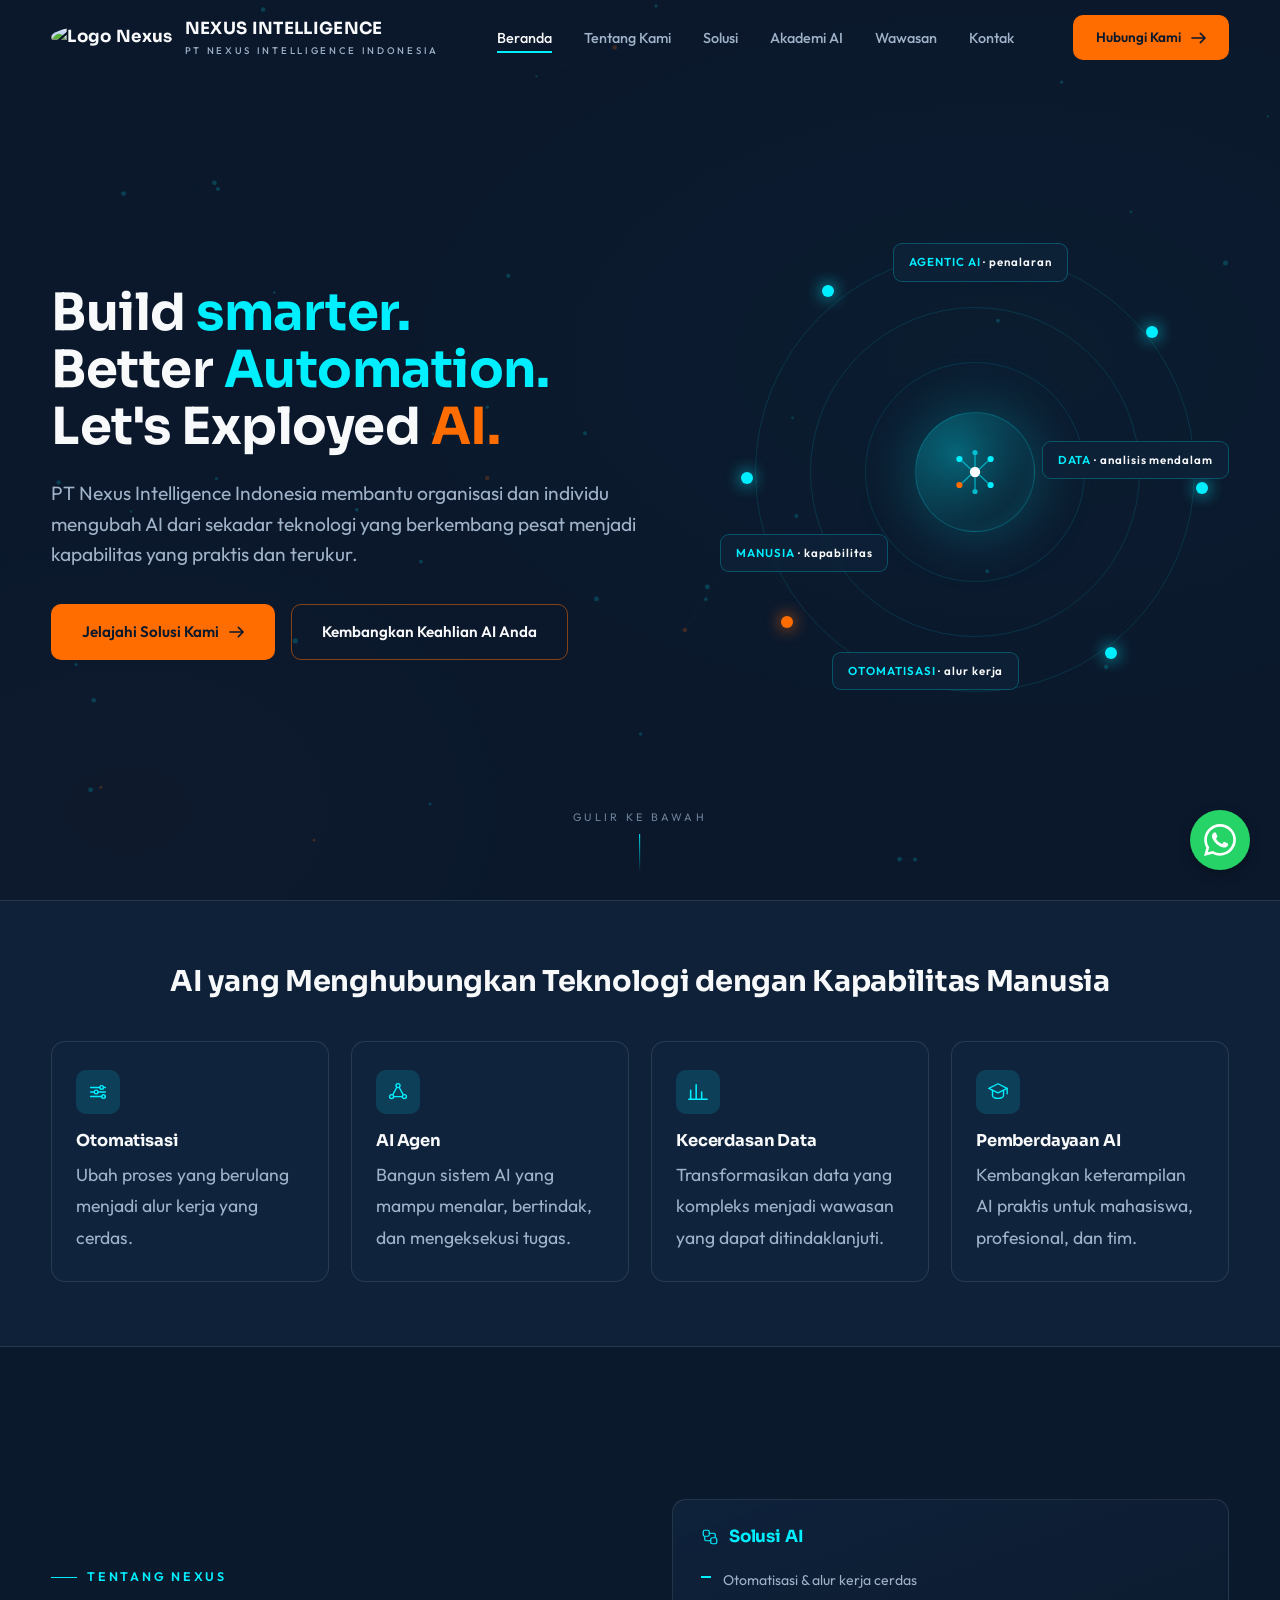
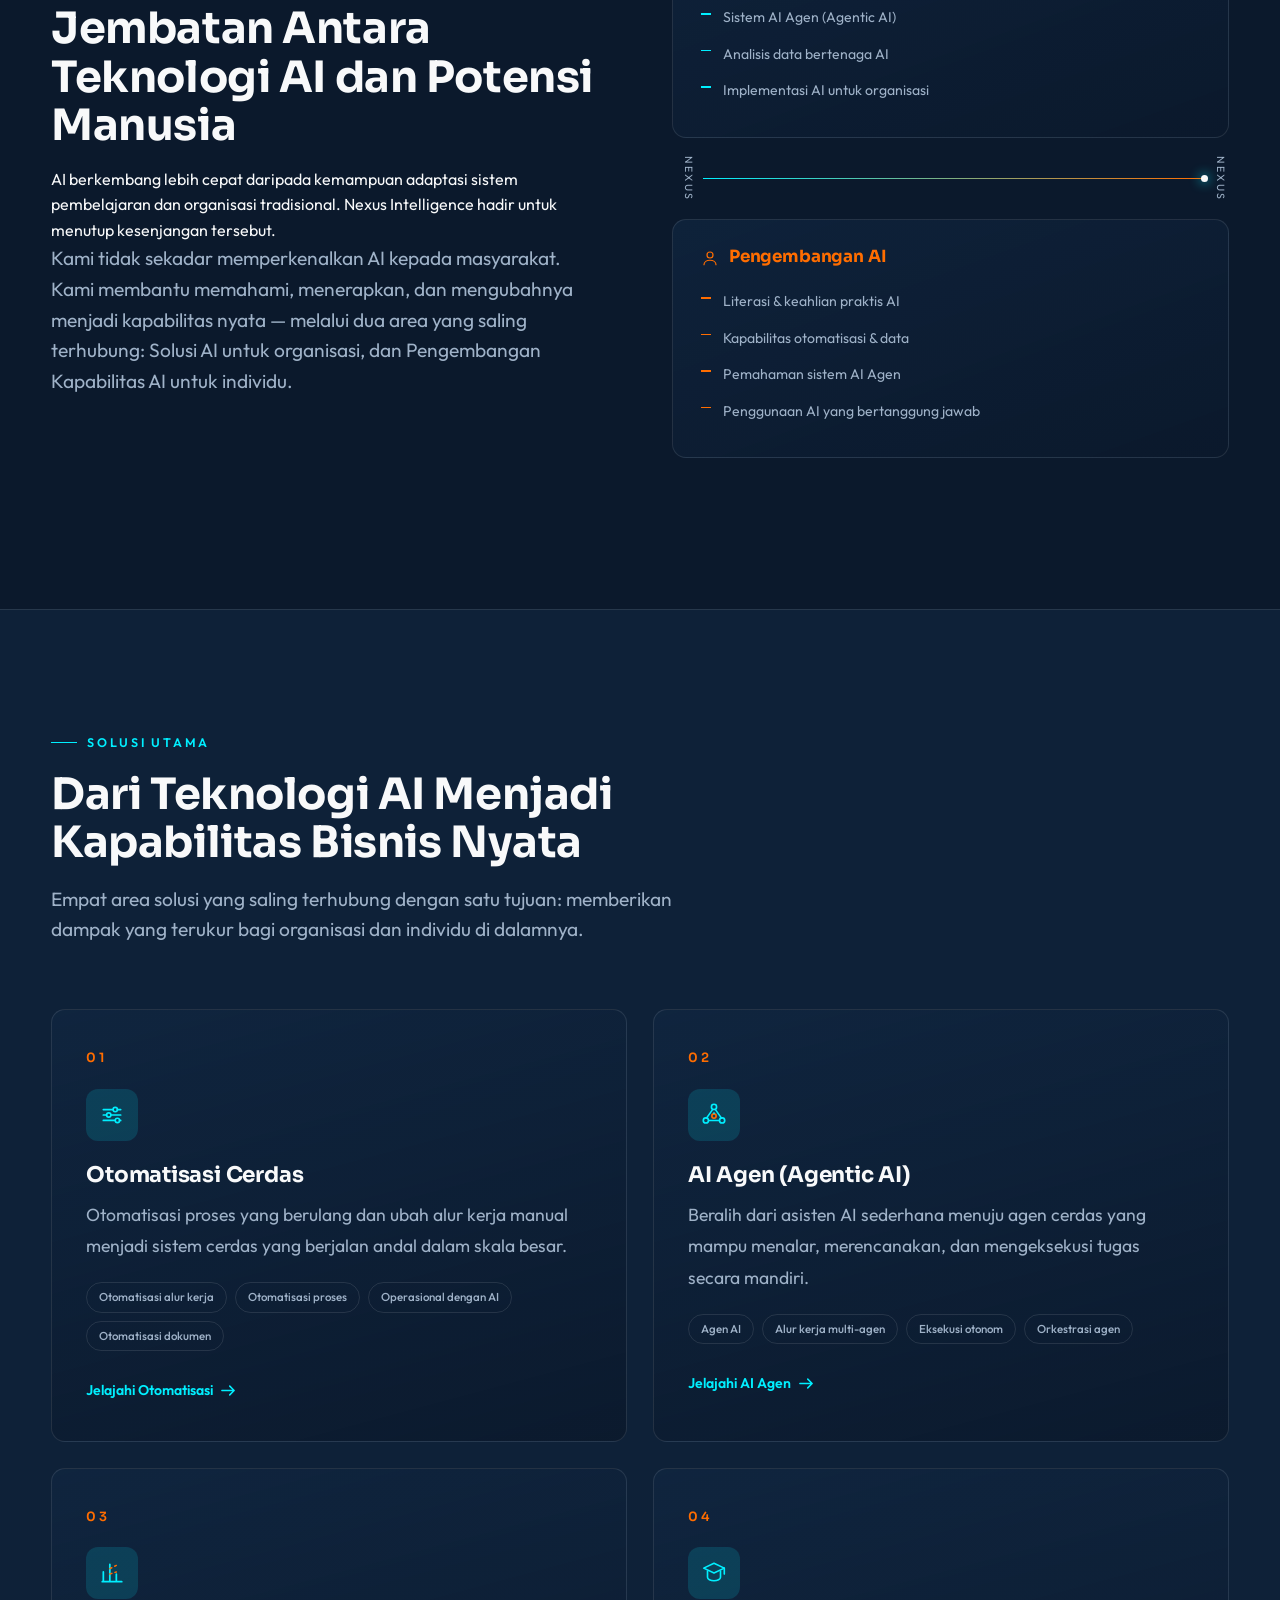
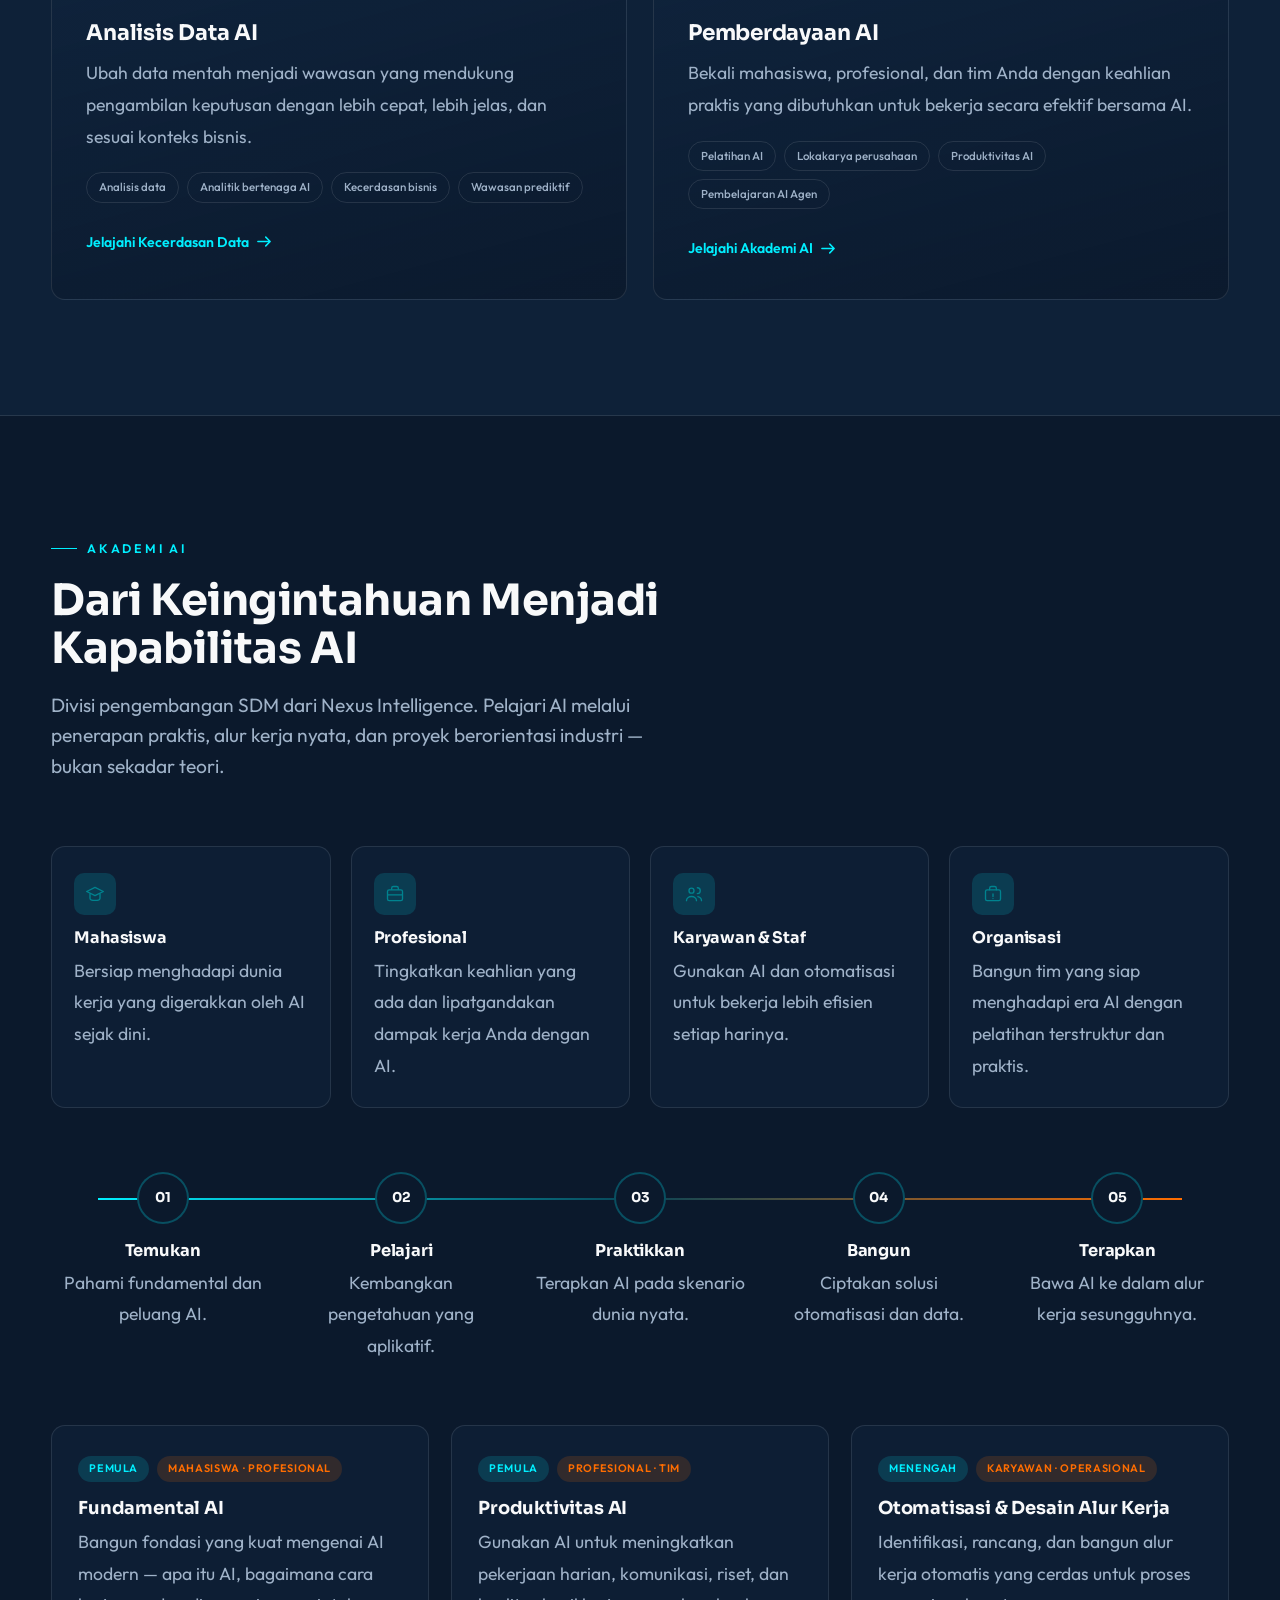
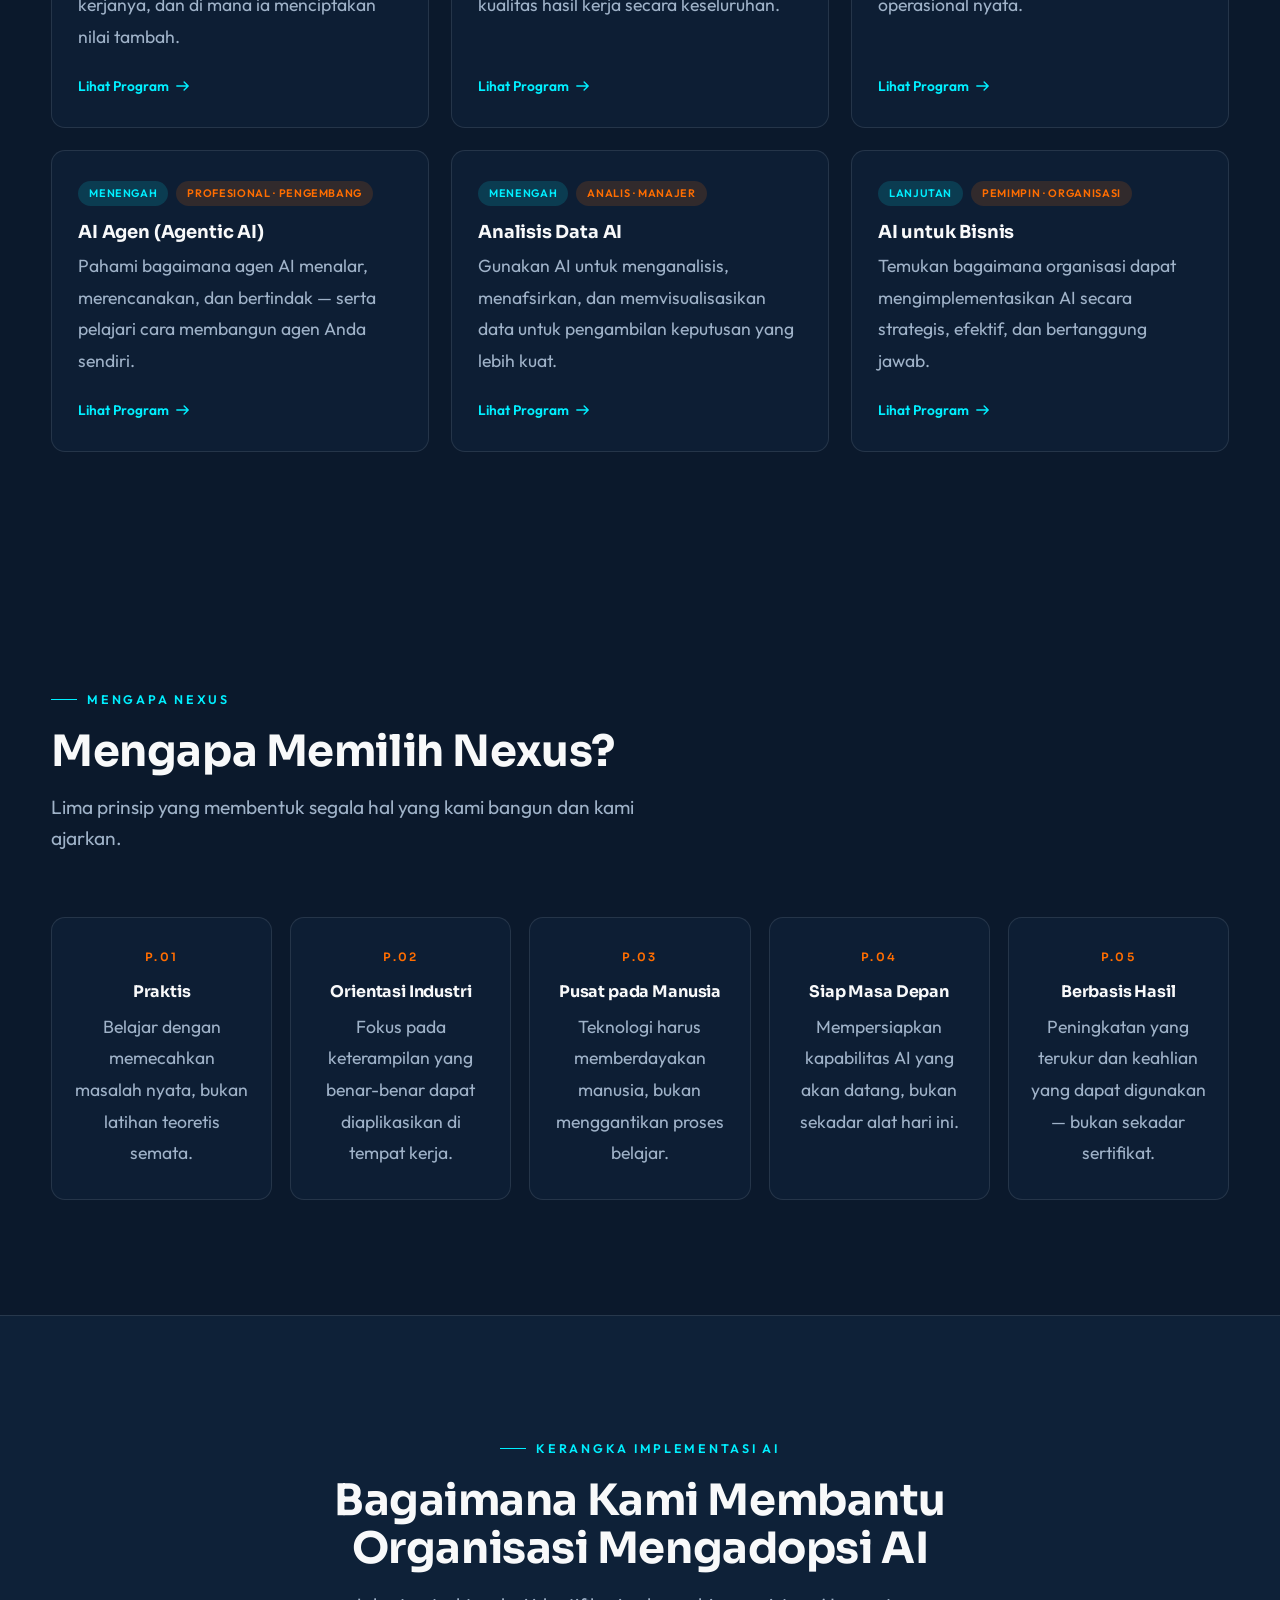
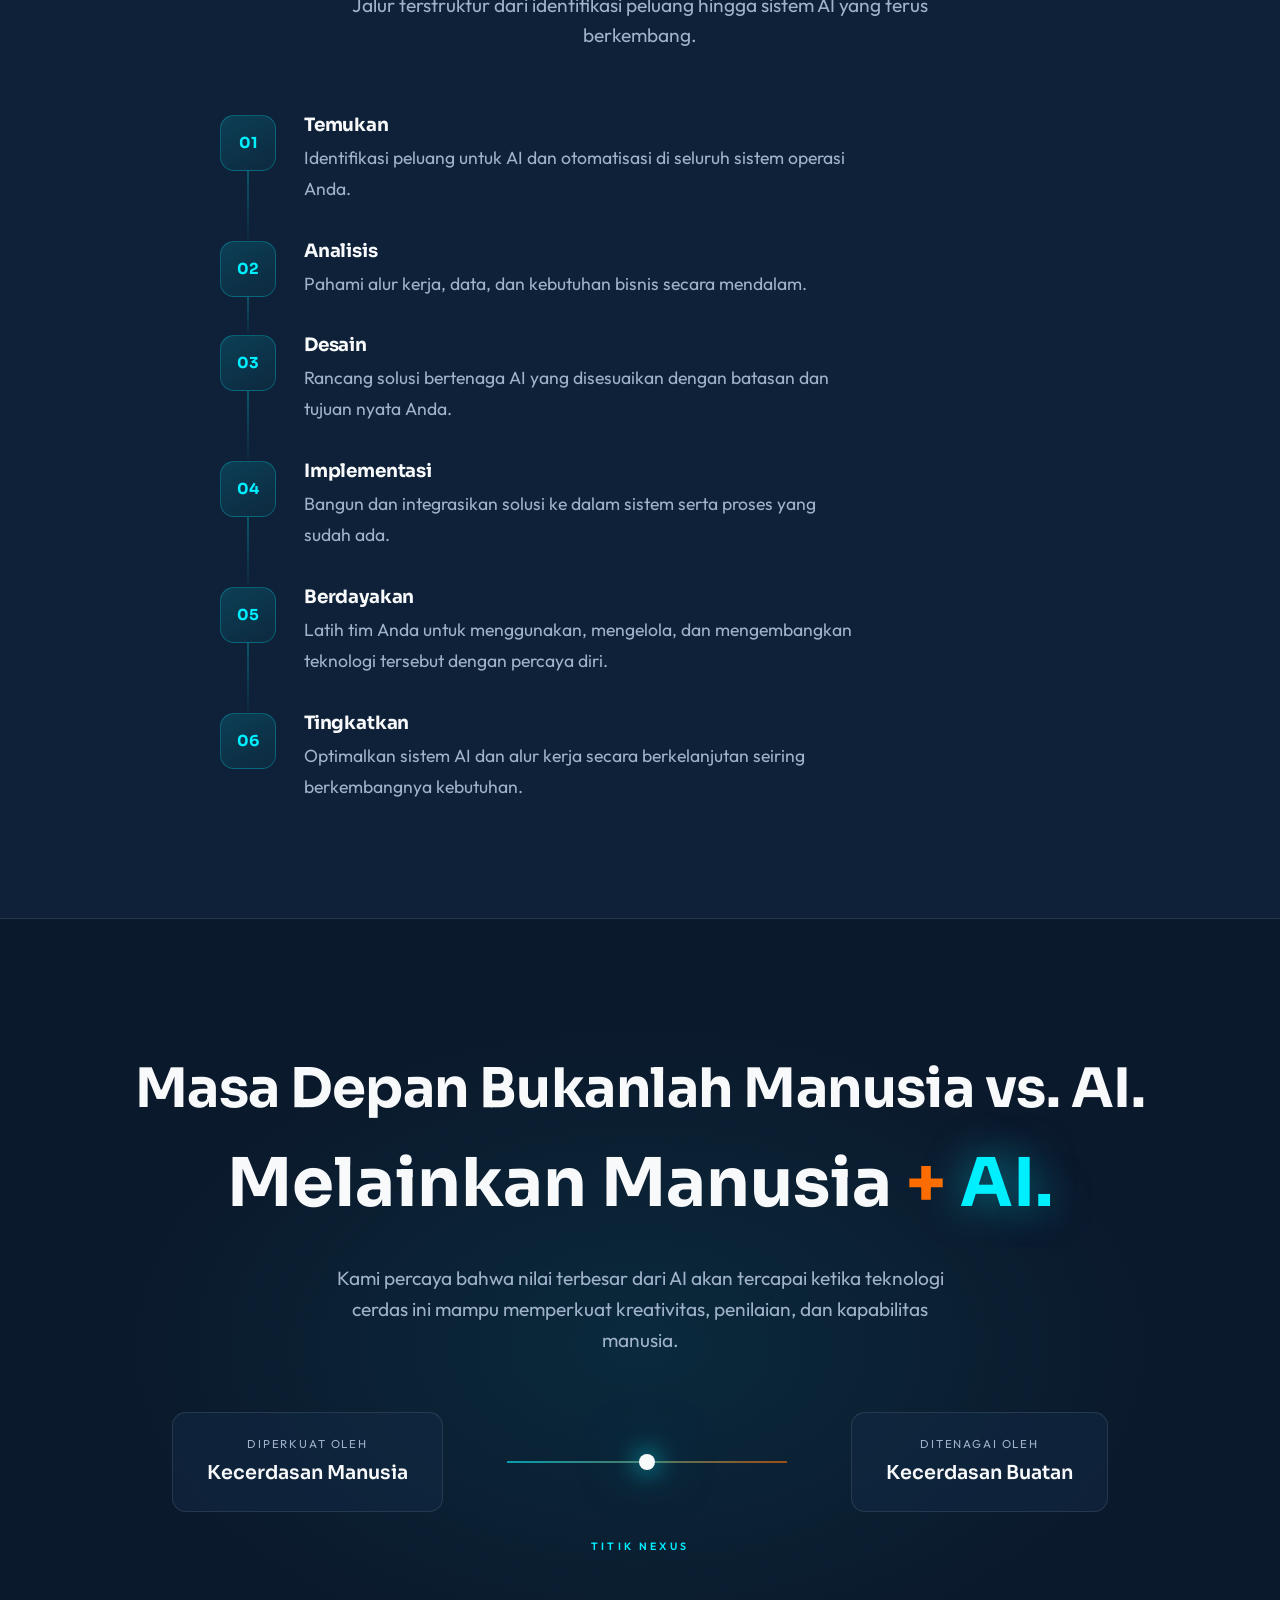
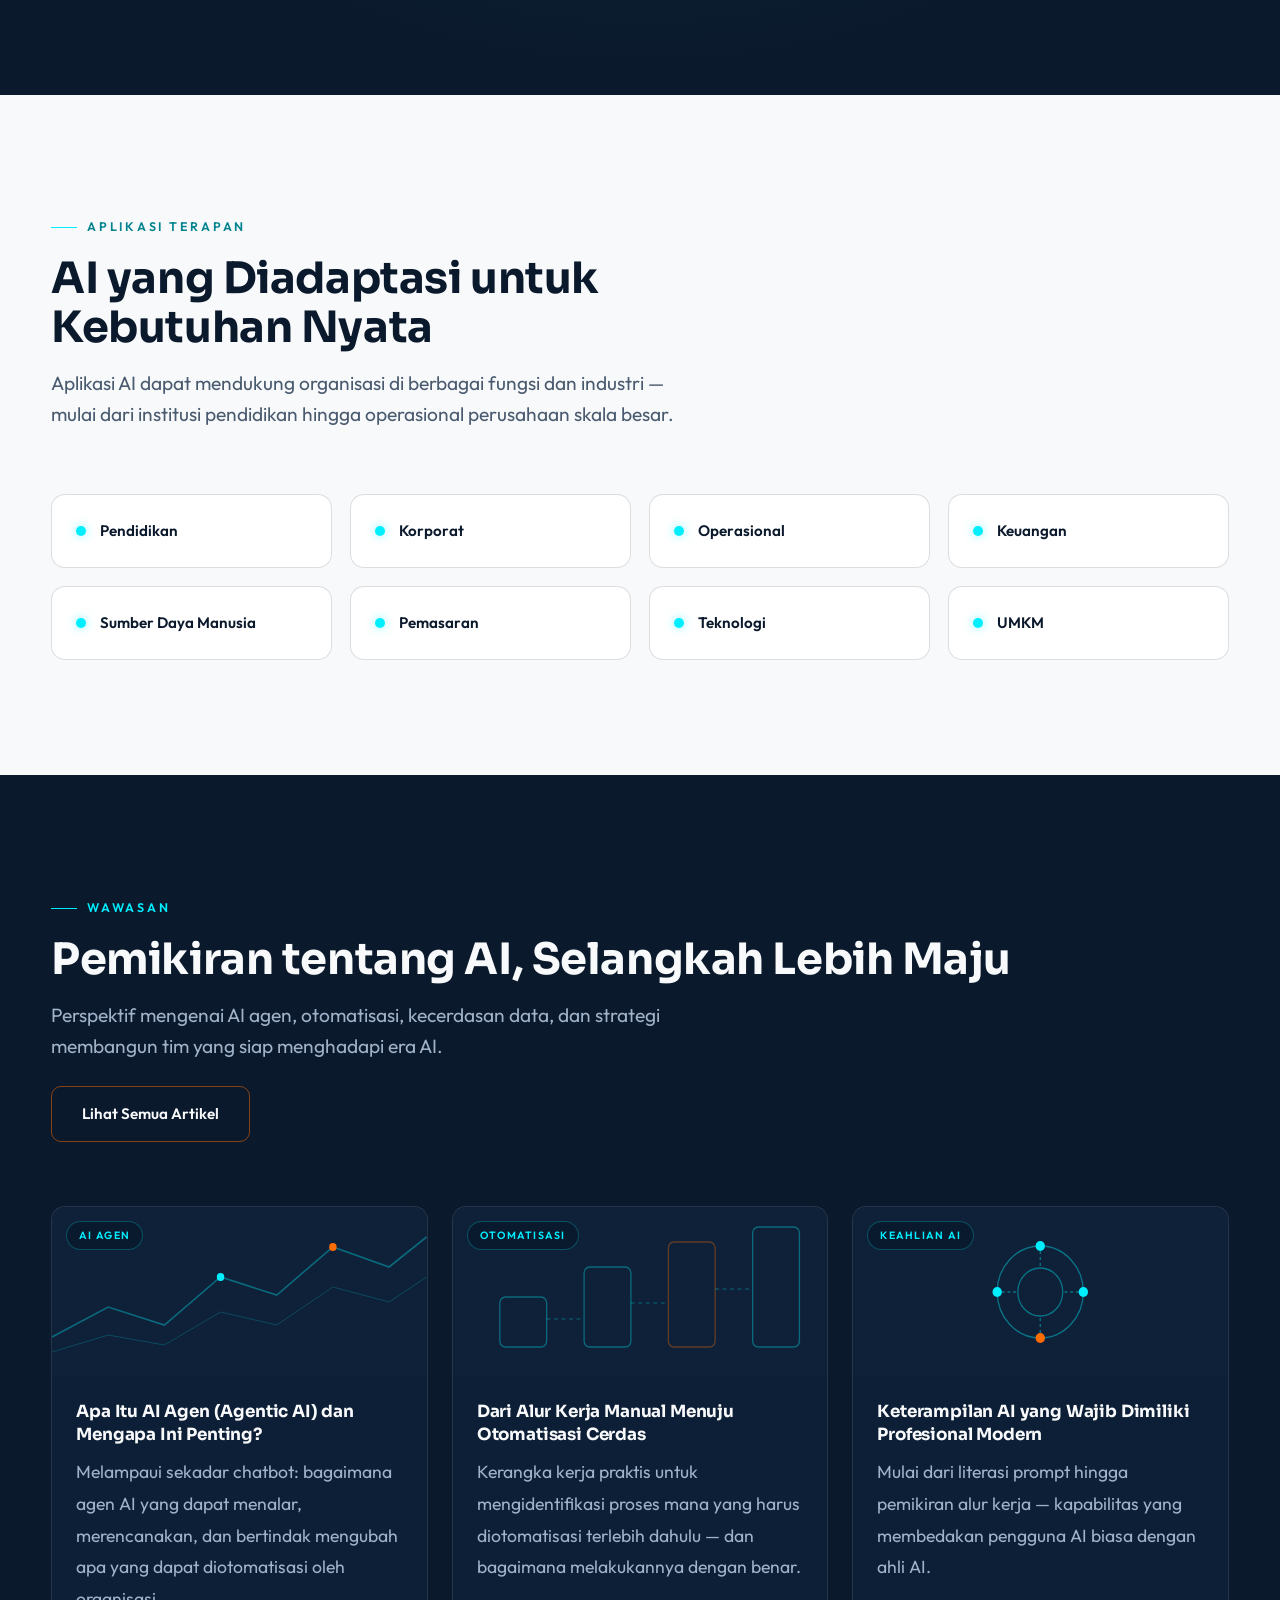
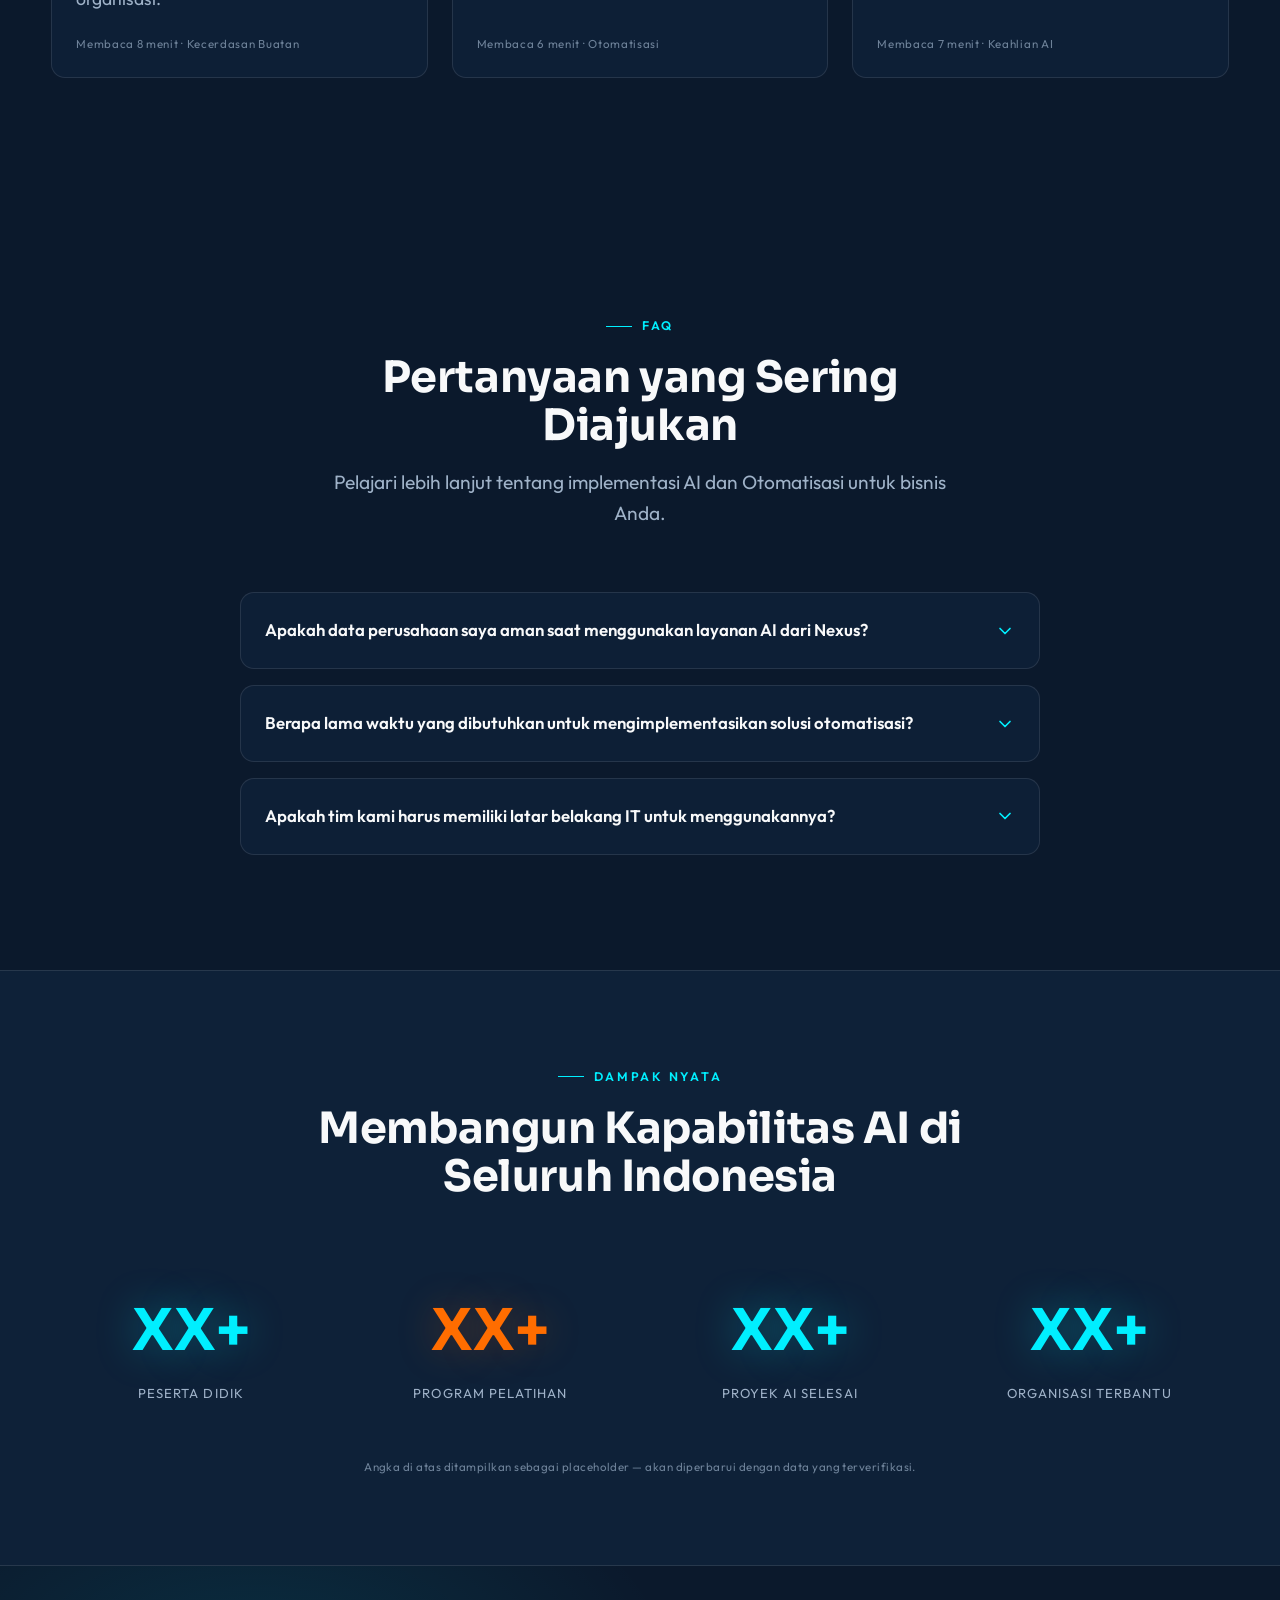
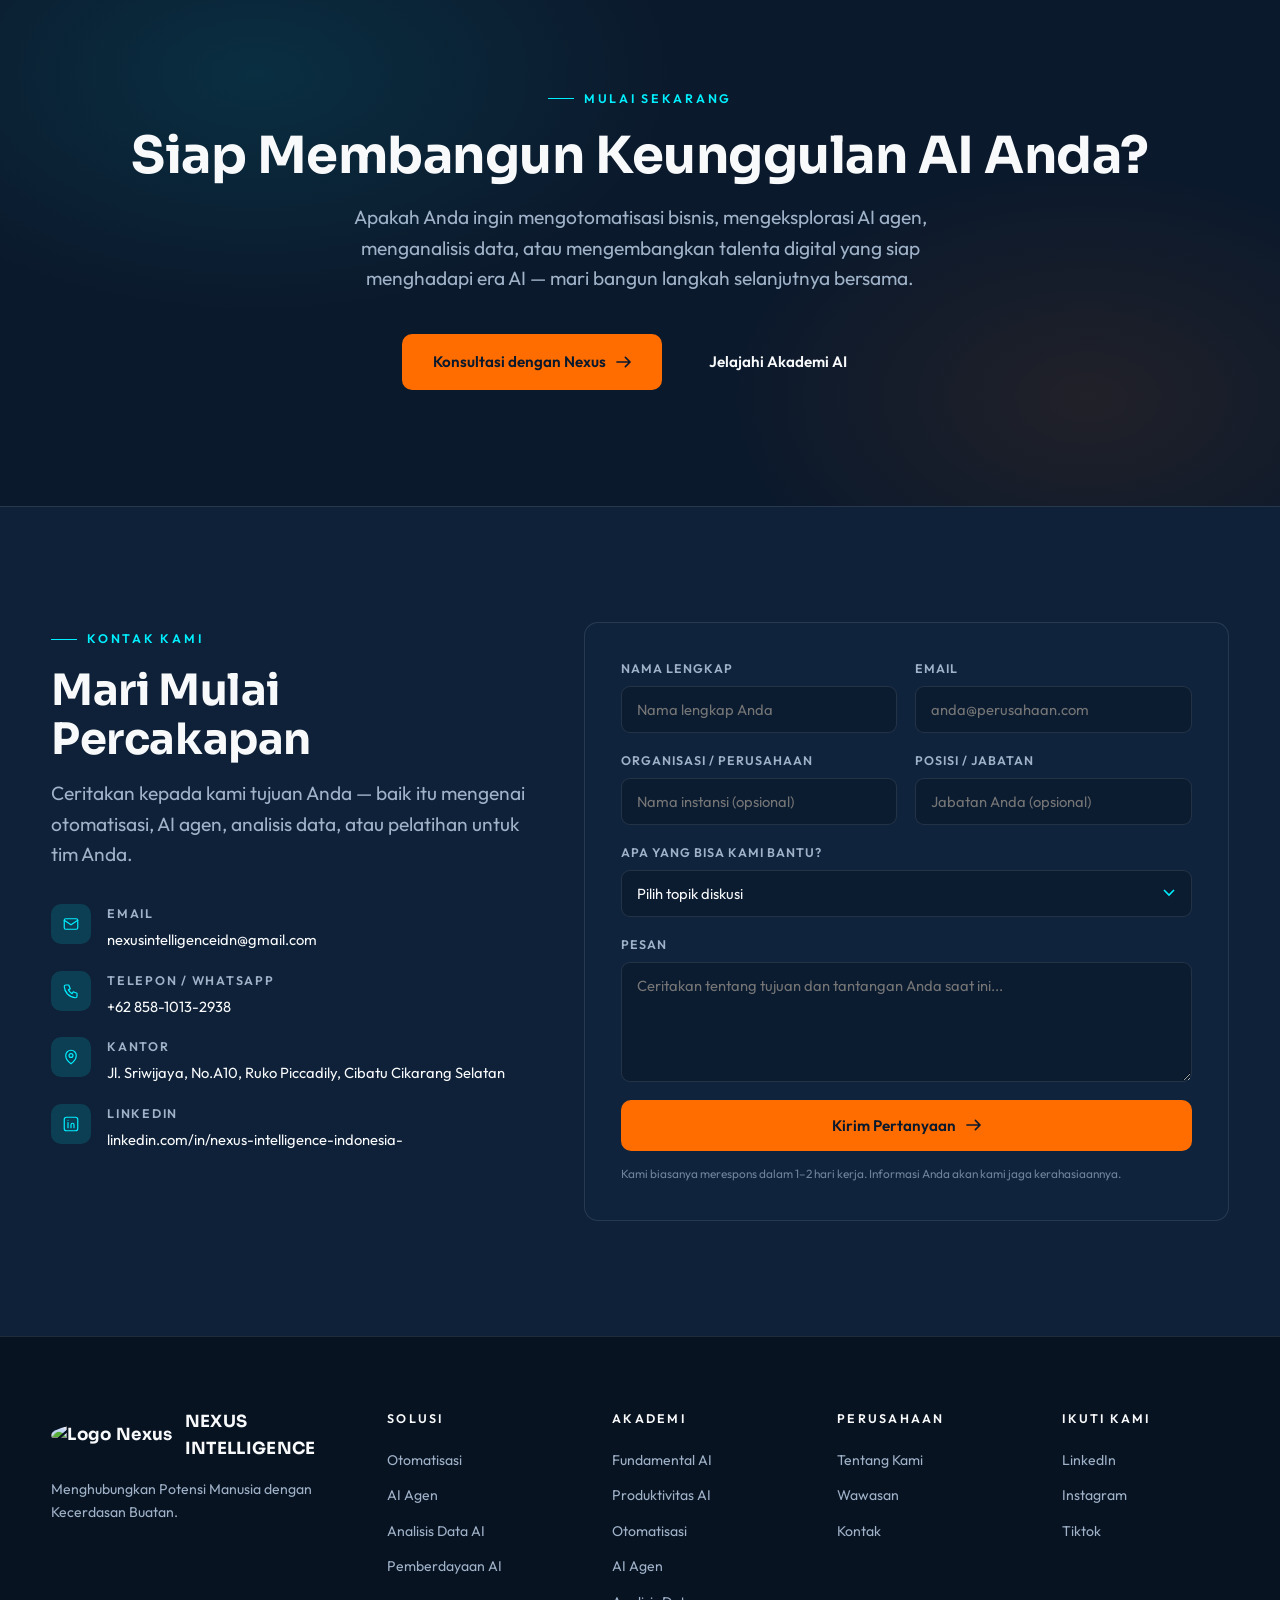
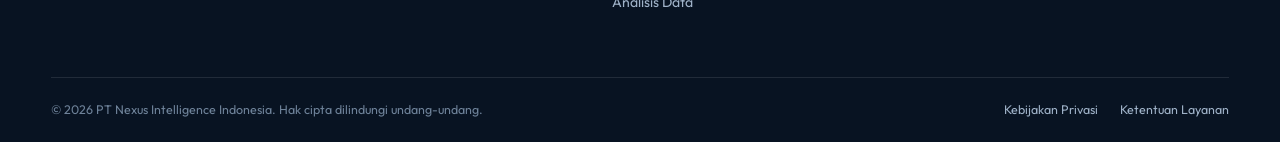
==== commit 1c7770fd: "tambah floating WA" ====
--- a/index.html
+++ b/index.html
@@ -7,7 +7,7 @@
 <meta name="description" content="Nexus Intelligence Indonesia membantu organisasi dan individu membangun kapabilitas AI praktis melalui otomatisasi, AI agen, kecerdasan data, dan pemberdayaan AI.">
 <link rel="preconnect" href="https://fonts.googleapis.com">
 <link rel="preconnect" href="https://fonts.gstatic.com" crossorigin>
-<link href="https://fonts.googleapis.com/css2?family=Inter:wght@300;400;500;600;700;800&family=Space+Grotesk:wght@500;600;700&display=swap" rel="stylesheet">
+<link href="https://fonts.googleapis.com/css2?family=Outfit:wght@300;400;500;600;700&family=Sora:wght@600;700;800&display=swap" rel="stylesheet">
 <!-- Memanggil file CSS yang sudah dipisah -->
 <link rel="stylesheet" href="style.css"> 
 </head>
@@ -23,9 +23,9 @@
     <nav aria-label="Navigasi Utama">
       <ul class="nav-links">
         <li><a href="#home" class="active">Beranda</a></li>
+        <li><a href="#about">Tentang Kami</a></li>
         <li><a href="#solutions">Solusi</a></li>
         <li><a href="#academy">Akademi AI</a></li>
-        <li><a href="#about">Tentang Kami</a></li>
         <li><a href="#insights">Wawasan</a></li>
         <li><a href="#contact">Kontak</a></li>
       </ul>
@@ -43,9 +43,9 @@
 
 <div class="mobile-menu" id="mobileMenu">
   <a href="#home">Beranda</a>
+  <a href="#about">Tentang Kami</a>
   <a href="#solutions">Solusi</a>
   <a href="#academy">Akademi AI</a>
-  <a href="#about">Tentang Kami</a>
   <a href="#insights">Wawasan</a>
   <a href="#contact">Kontak</a>
   <a href="#contact" class="btn btn-primary">Hubungi Kami</a>
@@ -62,8 +62,8 @@
   <canvas id="network-canvas" aria-hidden="true"></canvas>
   <div class="container hero-inner">
     <div>
-      <span class="hero-badge"><span class="dot"></span>AI · OTOMATISASI · KECERDASAN</span>
-      <h1>Bangun Lebih <span class="accent">Cerdas.</span><br>Otomatisasi Lebih <span class="accent">Baik.</span><br>Kuasai <span class="accent-o">AI.</span></h1>
+      
+      <h1>Build <span class="accent"> smarter.</span><br>Better <span class="accent">Automation.</span><br>Let's Exployed <span class="accent-o">AI.</span></h1>
       <p class="lead">PT Nexus Intelligence Indonesia membantu organisasi dan individu mengubah AI dari sekadar teknologi yang berkembang pesat menjadi kapabilitas yang praktis dan terukur.</p>
       <div class="hero-ctas">
         <a href="#solutions" class="btn btn-primary">Jelajahi Solusi Kami
@@ -418,6 +418,36 @@
     </div>
   </div>
 </section>
+<!-- ================= FAQ ================= -->
+<section class="section" id="faq">
+  <div class="container">
+    <div class="section-head reveal" style="text-align:center;margin-left:auto;margin-right:auto">
+      <span class="eyebrow" style="justify-content:center">FAQ</span>
+      <h2 class="h2">Pertanyaan yang Sering Diajukan</h2>
+      <p class="lead" style="margin:0 auto">Pelajari lebih lanjut tentang implementasi AI dan Otomatisasi untuk bisnis Anda.</p>
+    </div>
+    
+    <div class="faq-list reveal" data-delay="2">
+      <!-- Pertanyaan 1 -->
+      <details class="faq-item">
+        <summary class="faq-q">Apakah data perusahaan saya aman saat menggunakan layanan AI dari Nexus? <svg width="20" height="20" viewBox="0 0 24 24" fill="none" class="faq-icon"><path d="M6 9l6 6 6-6" stroke="currentColor" stroke-width="2" stroke-linecap="round" stroke-linejoin="round"/></svg></summary>
+        <div class="faq-a"><p>Keamanan data adalah prioritas utama kami. Sistem dirancang dengan arsitektur tertutup yang memastikan data sensitif Anda tidak pernah digunakan untuk melatih model AI publik tanpa izin Anda.</p></div>
+      </details>
+
+      <!-- Pertanyaan 2 -->
+      <details class="faq-item">
+        <summary class="faq-q">Berapa lama waktu yang dibutuhkan untuk mengimplementasikan solusi otomatisasi? <svg width="20" height="20" viewBox="0 0 24 24" fill="none" class="faq-icon"><path d="M6 9l6 6 6-6" stroke="currentColor" stroke-width="2" stroke-linecap="round" stroke-linejoin="round"/></svg></summary>
+        <div class="faq-a"><p>Waktu implementasi sangat bergantung pada kompleksitas. Otomatisasi sederhana dapat diselesaikan dalam 1-2 minggu, sementara sistem Agentic AI yang kompleks mungkin memakan waktu 1-3 bulan dari riset hingga operasional.</p></div>
+      </details>
+
+      <!-- Pertanyaan 3 -->
+      <details class="faq-item">
+        <summary class="faq-q">Apakah tim kami harus memiliki latar belakang IT untuk menggunakannya? <svg width="20" height="20" viewBox="0 0 24 24" fill="none" class="faq-icon"><path d="M6 9l6 6 6-6" stroke="currentColor" stroke-width="2" stroke-linecap="round" stroke-linejoin="round"/></svg></summary>
+        <div class="faq-a"><p>Sama sekali tidak. Kami membangun teknologi yang berpusat pada manusia. Antarmuka didesain ramah pengguna dan kami menyediakan pelatihan (AI Enablement) agar tim Anda bisa mengoperasikannya dengan mudah.</p></div>
+      </details>
+    </div>
+  </div>
+</section>
 
 <!-- ================= STATISTIK ================= -->
 <section class="stats section" style="padding:clamp(56px,7vw,88px) 0">
@@ -473,12 +503,13 @@
         </div>
         <div class="c-line">
           <div class="ci"><svg width="18" height="18" viewBox="0 0 24 24" fill="none"><rect x="3" y="3" width="18" height="18" rx="3" stroke="#00EFFF" stroke-width="1.6"/><path d="M8 10v7M8 7v.01M12 17v-4a2 2 0 0 1 4 0v4" stroke="#00EFFF" stroke-width="1.6" stroke-linecap="round"/></svg></div>
-          <div><b>LinkedIn</b><span><a href="https://www.linkedin.com/company/nexus-intelligence-indonesia" target="_blank" rel="noopener noreferrer">linkedin.com/company/nexus-intelligence-indonesia</a></span></div>
+          <div><b>LinkedIn</b><span><a href="https://www.linkedin.com/in/nexus-intelligence-indonesia-" target="_blank" rel="noopener noreferrer">linkedin.com/in/nexus-intelligence-indonesia-</a></span></div>
         </div>
       </div>
     </div>
     <div class="form reveal" data-delay="2">
       <form id="contactForm" novalidate>
+        <input type="hidden" name="access_key" value="8d27cbe4-49e1-40a0-a6ed-0ec5906499b2">
         <div class="form-row">
           <div class="f-group"><label for="fname">Nama Lengkap</label><input id="fname" name="name" type="text" placeholder="Nama lengkap Anda" required></div>
           <div class="f-group"><label for="femail">Email</label><input id="femail" name="email" type="email" placeholder="anda@perusahaan.com" required></div>
@@ -540,7 +571,7 @@
       </div>
       <div class="foot-col">
         <h4>Ikuti Kami</h4>
-        <ul><li><a href="https://www.linkedin.com/company/nexus-intelligence-indonesia" target="_blank" rel="noopener noreferrer">LinkedIn</a></li><li><a href="#" rel="noopener">Instagram</a></li><li><a href="#" rel="noopener">YouTube</a></li></ul>
+        <ul><li><a href="https://www.linkedin.com/in/nexus-intelligence-indonesia-" target="_blank" rel="noopener noreferrer">LinkedIn</a></li><li><a href="#" rel="noopener">Instagram</a></li><li><a href="#" rel="noopener">Tiktok</a></li></ul>
       </div>
     </div>
     <div class="foot-bottom">
@@ -549,6 +580,10 @@
     </div>
   </div>
 </footer>
+<!-- ================= WHATSAPP FLOAT ================= -->
+<a href="https://wa.me/6285810132938" class="wa-float" target="_blank" rel="noopener noreferrer" aria-label="Chat on WhatsApp">
+  <svg viewBox="0 0 24 24" fill="currentColor"><path d="M17.472 14.382c-.297-.149-1.758-.867-2.03-.967-.273-.099-.471-.148-.67.15-.197.297-.767.966-.94 1.164-.173.199-.347.223-.644.075-.297-.15-1.255-.463-2.39-1.475-.883-.788-1.48-1.761-1.653-2.059-.173-.297-.018-.458.13-.606.134-.133.298-.347.446-.52.149-.174.198-.298.298-.497.099-.198.05-.371-.025-.52-.075-.149-.669-1.612-.916-2.207-.242-.579-.487-.5-.669-.51a12.8 12.8 0 0 0-.57-.01c-.198 0-.52.074-.792.372-.272.297-1.04 1.016-1.04 2.479 0 1.462 1.065 2.875 1.213 3.074.149.198 2.096 3.2 5.077 4.487.709.306 1.262.489 1.694.625.712.227 1.36.195 1.871.118.571-.085 1.758-.719 2.006-1.413.248-.694.248-1.289.173-1.413-.074-.124-.272-.198-.57-.347m-5.421 7.403h-.004a9.87 9.87 0 0 1-5.031-1.378l-.361-.214-3.741.982.998-3.648-.235-.374a9.86 9.86 0 0 1-1.51-5.26c.001-5.45 4.436-9.884 9.888-9.884 2.64 0 5.122 1.03 6.988 2.898a9.825 9.825 0 0 1 2.893 6.994c-.003 5.45-4.437 9.884-9.885 9.884m8.413-18.297A11.815 11.815 0 0 0 12.05 0C5.495 0 .16 5.335.157 11.892c0 2.096.547 4.142 1.588 5.945L.057 24l6.305-1.654a11.882 11.882 0 0 0 5.683 1.448h.005c6.554 0 11.89-5.335 11.893-11.893a11.821 11.821 0 0 0-3.48-8.413Z"/></svg>
+</a>
 
 <!-- Memanggil file JS yang sudah dipisah -->
 <script src="script.js"></script>
--- a/style.css
+++ b/style.css
@@ -11,8 +11,8 @@
     --border:rgba(248,249,250,.10);
     --border-cyan:rgba(0,239,255,.25);
     --radius:14px;
-    --font-main:'Inter',system-ui,sans-serif;
-    --font-display:'Space Grotesk','Inter',sans-serif;
+    --font-main: 'Outfit', system-ui, sans-serif;
+    --font-display: 'Sora', 'Outfit', sans-serif;
     --nav-h:76px;
     --ease:cubic-bezier(.22,1,.36,1);
   }
@@ -62,11 +62,9 @@
 .btn-primary{background:var(--orange);color:var(--deep)}
 .btn-primary:hover{background:#FF8533;box-shadow:0 0 32px rgba(255,109,0,.4);transform:translateY(-2px)}
 
-/* Tombol Garis Luar (Sekarang Oranye) */
 .btn-outline{background:transparent;color:var(--ice);border-color:rgba(255,109,0,.5)}
 .btn-outline:hover{background:var(--orange);color:var(--deep);box-shadow:0 0 28px rgba(255,109,0,.3);transform:translateY(-2px)}
 
-/* Tombol Garis Luar di area terang */
 .section-light .btn-outline{color:var(--deep);border-color:rgba(11,25,44,.35)}
 .section-light .btn-outline:hover{background:var(--deep);color:var(--ice)}
   /* ---------- nav ---------- */
@@ -84,7 +82,12 @@
   }
   .nav-inner{display:flex;align-items:center;justify-content:space-between;gap:24px}
   .logo{display:flex;align-items:center;gap:12px;font-family:var(--font-display);font-weight:700;font-size:1.05rem;letter-spacing:.02em}
-  .logo-mark{max-height:40px;width:auto;flex:none}
+  .logo-mark {
+    max-height: 40px;
+    width: auto;
+    border-radius: 50%;
+    flex: none;
+  }
   .logo small{display:block;font-size:.6rem;font-weight:500;letter-spacing:.28em;color:var(--muted);font-family:var(--font-main)}
   .nav-links{display:flex;align-items:center;gap:32px;list-style:none}
   .nav-links a{font-size:.9rem;font-weight:500;color:var(--muted);position:relative;padding:6px 0;transition:color .25s}
@@ -443,6 +446,79 @@
   .foot-bottom{border-top:1px solid var(--border);padding:22px 0;display:flex;justify-content:space-between;align-items:center;gap:16px;flex-wrap:wrap;font-size:.78rem;color:var(--muted-2)}
   .foot-bottom a{color:var(--muted);margin-left:22px}
   .foot-bottom a:hover{color:var(--cyan)}
+
+  /* ---------- FAQ ---------- */
+.faq-list {
+  max-width: 800px;
+  margin: 0 auto;
+  display: flex;
+  flex-direction: column;
+  gap: 16px;
+}
+.faq-item {
+  background: rgba(18, 42, 71, 0.4);
+  border: 1px solid var(--border);
+  border-radius: var(--radius);
+  overflow: hidden;
+  transition: border-color 0.3s;
+}
+.faq-item:hover { border-color: var(--border-cyan); }
+.faq-q {
+  padding: 24px;
+  font-weight: 600;
+  font-size: 1.05rem;
+  cursor: pointer;
+  display: flex;
+  align-items: center;
+  justify-content: space-between;
+  gap: 16px;
+  color: var(--ice);
+  list-style: none;
+}
+.faq-q::-webkit-details-marker { display: none; }
+.faq-icon {
+  flex: none;
+  color: var(--cyan);
+  transition: transform 0.3s var(--ease);
+}
+.faq-item[open] .faq-icon { transform: rotate(180deg); }
+.faq-item[open] .faq-q { border-bottom: 1px solid var(--border); }
+.faq-a {
+  padding: 24px;
+  color: var(--muted);
+  font-size: 0.95rem;
+  line-height: 1.7;
+  background: rgba(11, 25, 44, 0.3);
+}
+
+  /* ---------- WA FLOAT ---------- */
+  .wa-float {
+    position: fixed;
+    bottom: 30px;
+    right: 30px;
+    width: 60px;
+    height: 60px;
+    background-color: #25D366;
+    color: #FFF;
+    border-radius: 50%;
+    display: flex;
+    align-items: center;
+    justify-content: center;
+    box-shadow: 0 4px 12px rgba(0,0,0,0.3), 0 0 0 0 rgba(37,211,102,0.5);
+    z-index: 1000;
+    transition: all 0.3s var(--ease);
+    animation: wa-pulse 2s infinite;
+  }
+  .wa-float svg { width: 32px; height: 32px; }
+  .wa-float:hover {
+    transform: translateY(-5px) scale(1.05);
+    background-color: #1EBE55;
+  }
+  @keyframes wa-pulse {
+    0% { box-shadow: 0 0 0 0 rgba(37,211,102,0.5); }
+    70% { box-shadow: 0 0 0 15px rgba(37,211,102,0); }
+    100% { box-shadow: 0 0 0 0 rgba(37,211,102,0); }
+  }
   
   /* ---------- responsive ---------- */
   @media(max-width:1024px){
@@ -478,4 +554,25 @@
     *,*::before,*::after{animation-duration:.01ms!important;animation-iteration-count:1!important;transition-duration:.01ms!important}
     html{scroll-behavior:auto}
     .reveal{opacity:1;transform:none}
-  }+  }
+  /* =========================================
+   PENYESUAIAN UKURAN PARAGRAF (OUTFIT)
+   ========================================= */
+
+/* 1. Memperbesar teks deskripsi utama (di bawah judul) */
+.lead {
+  font-size: clamp(1.1rem, 1.5vw, 1.25rem);
+}
+
+/* 2. Memperbesar teks paragraf di dalam semua kartu/kotak */
+.pillar p, 
+.sol-card > p, 
+.aud-card p, 
+.prog-card p, 
+.why-card p, 
+.ins-body p, 
+.j-step p,
+.fw-body p {
+  font-size: 1.1rem; 
+  line-height: 1.8;
+}
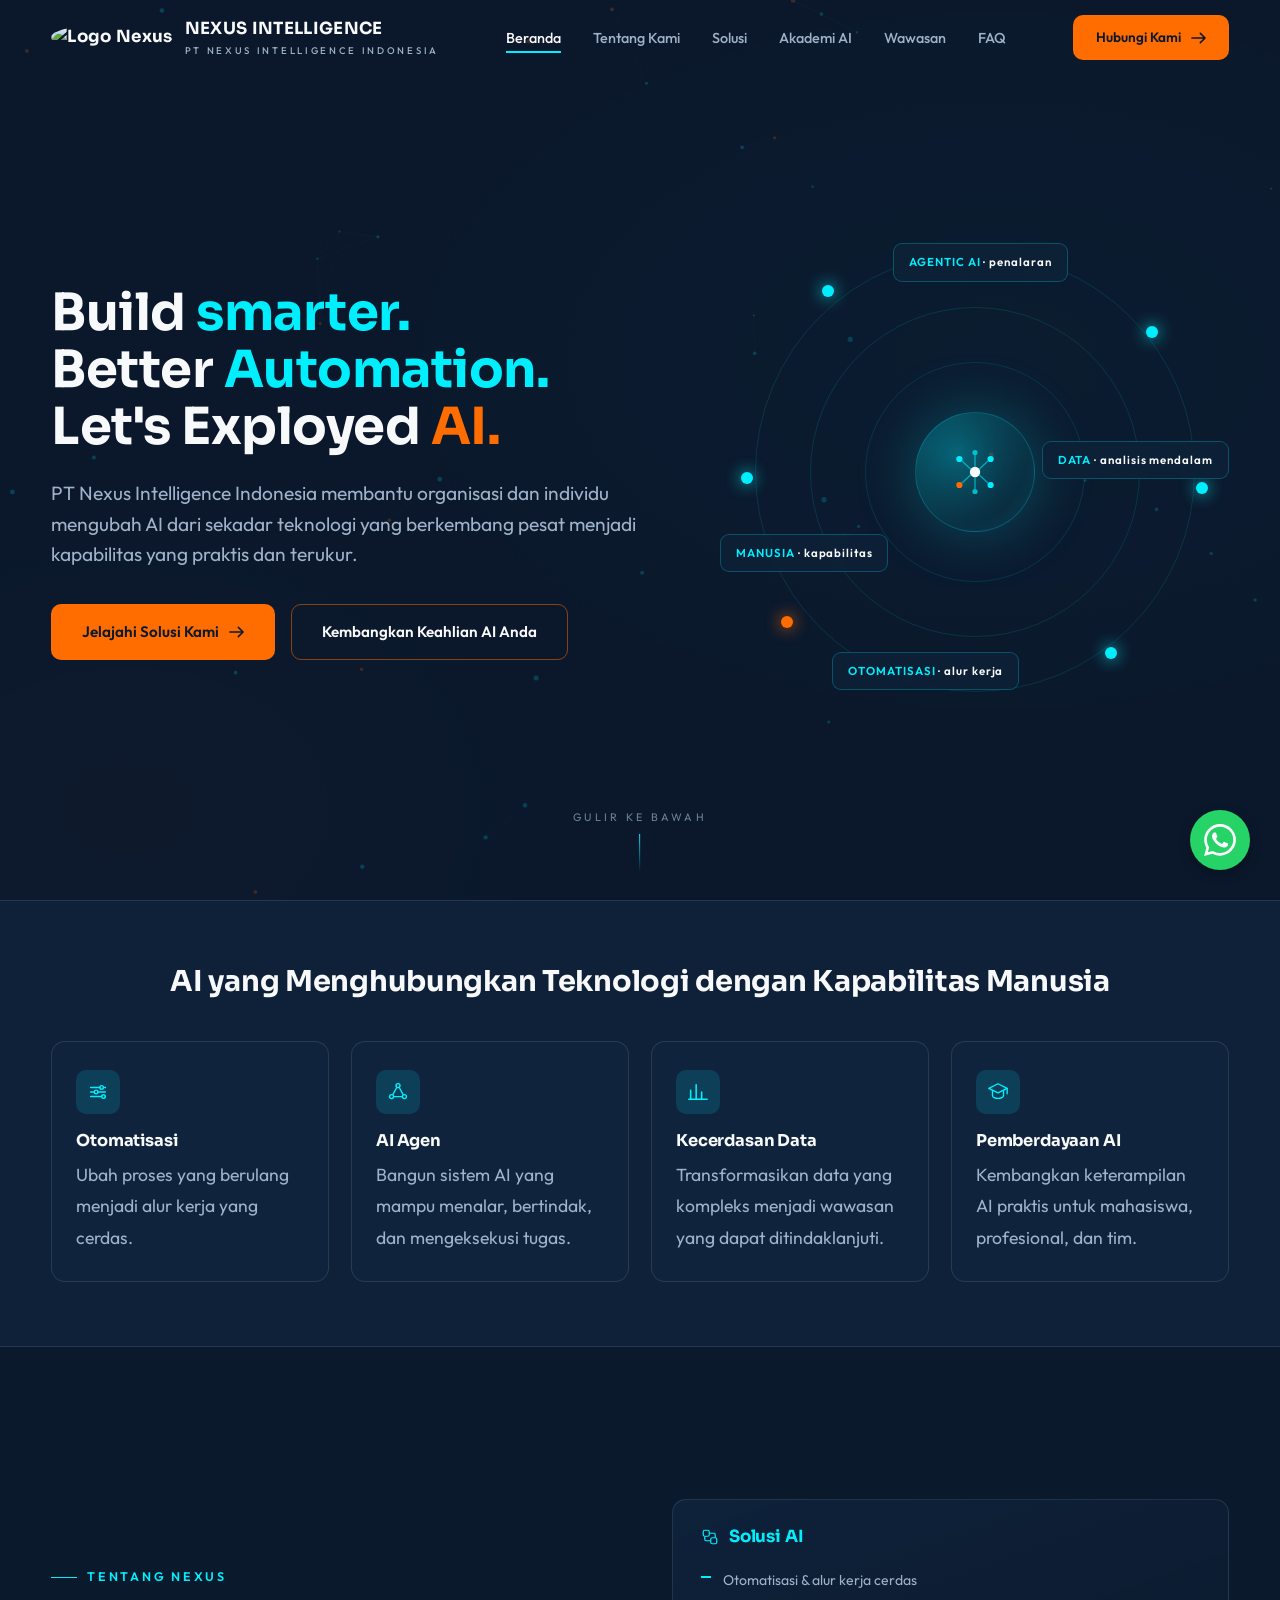
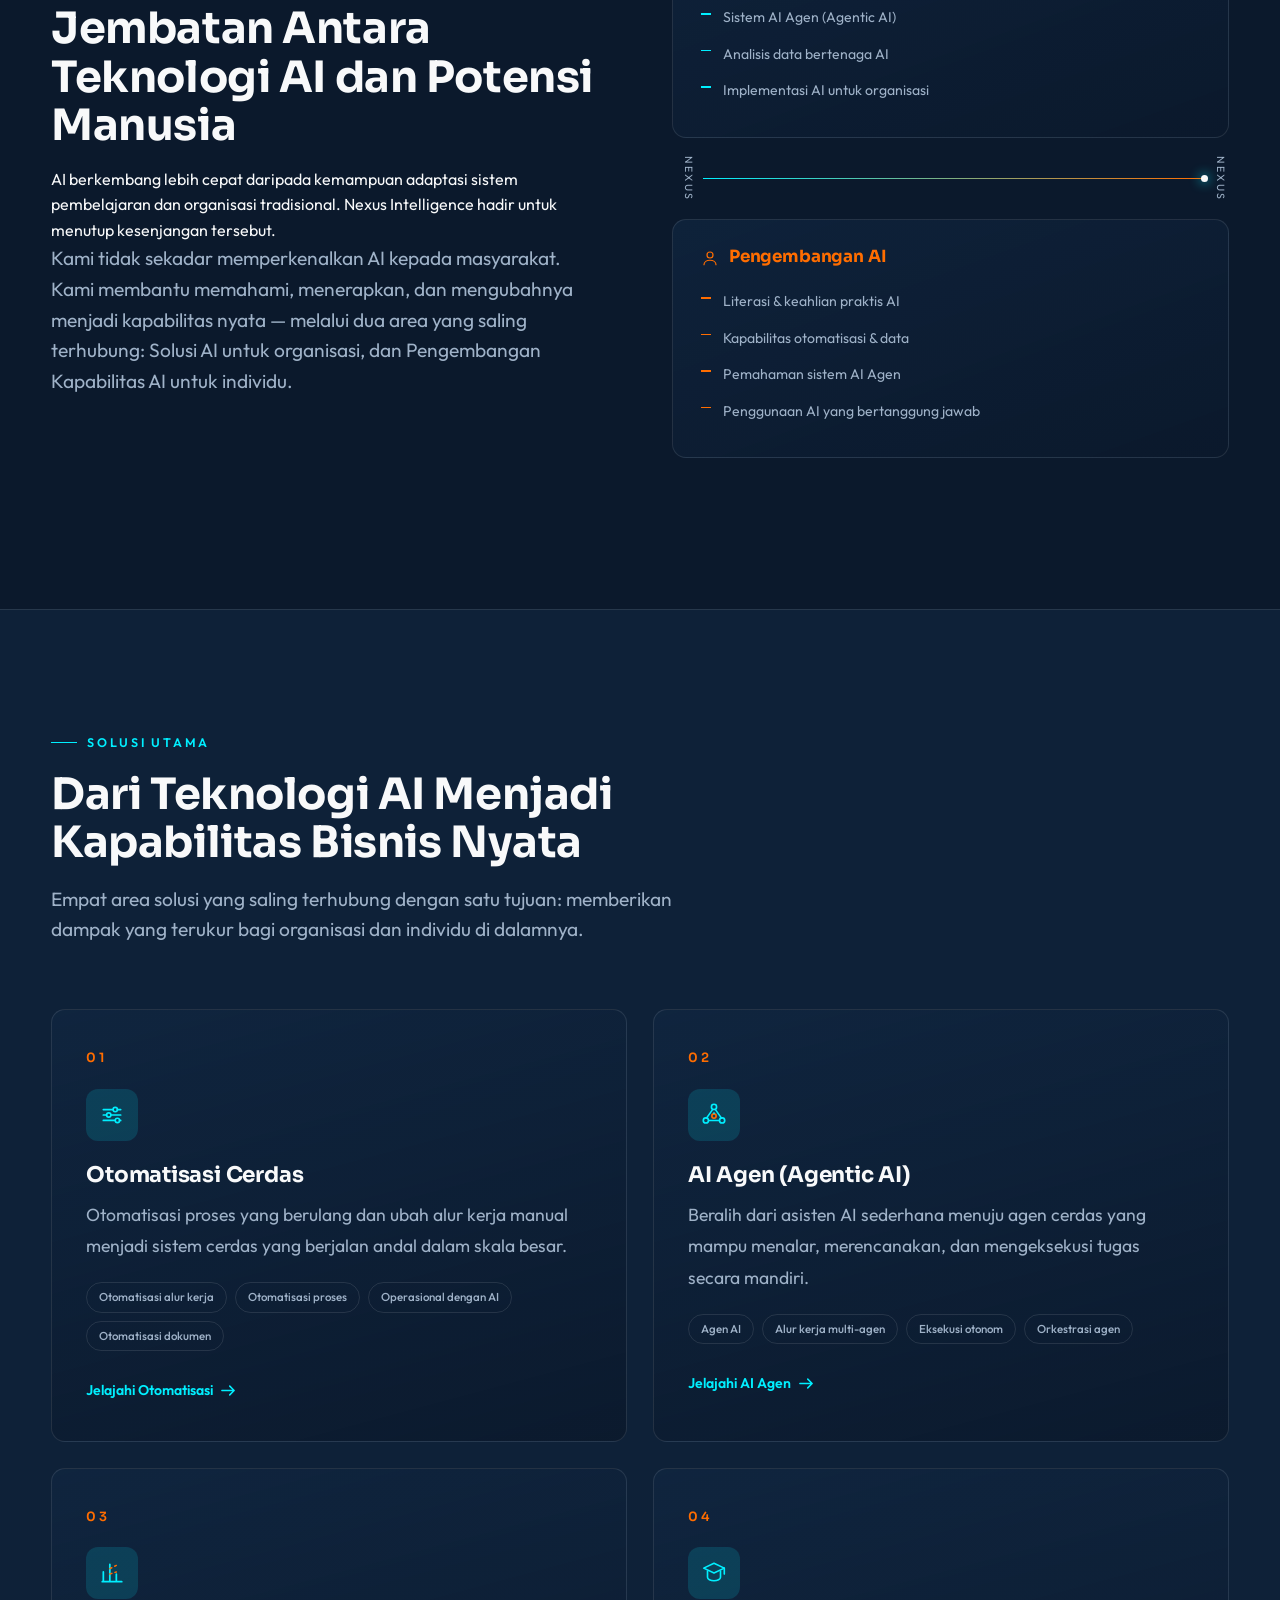
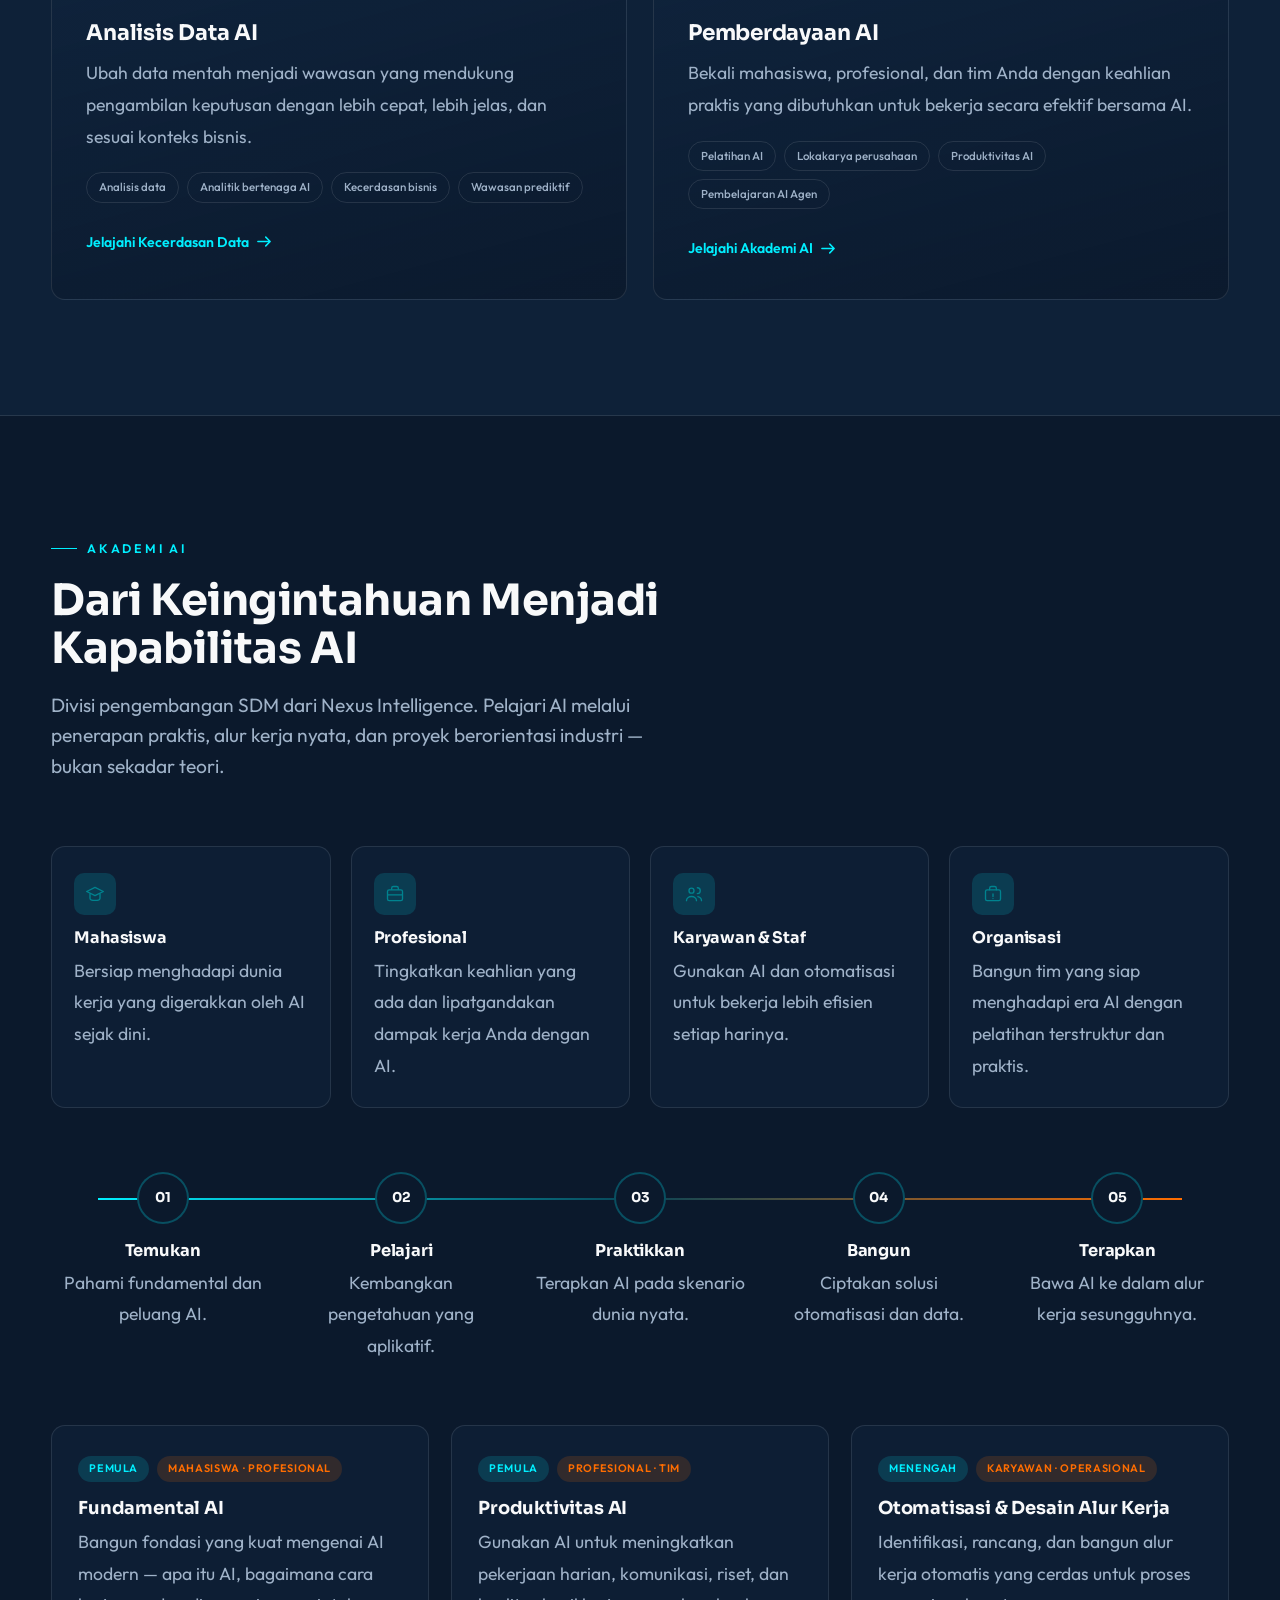
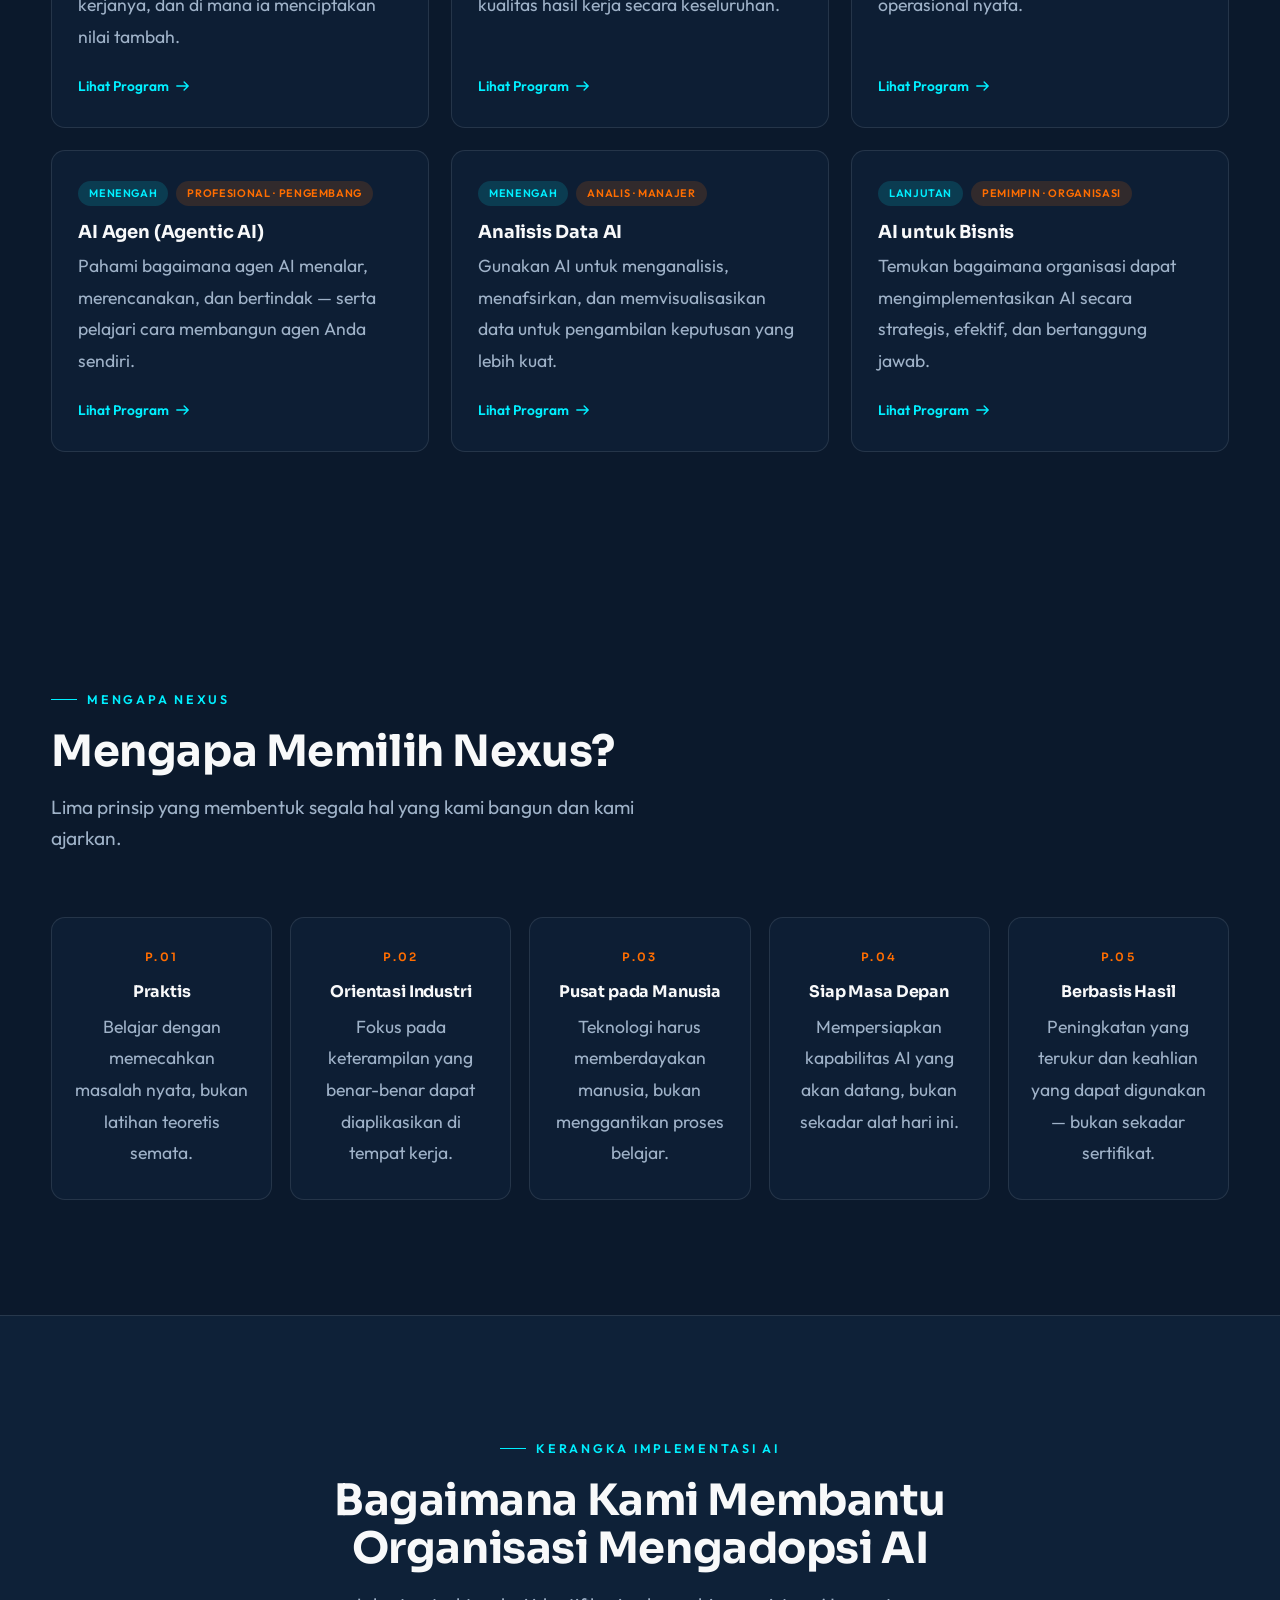
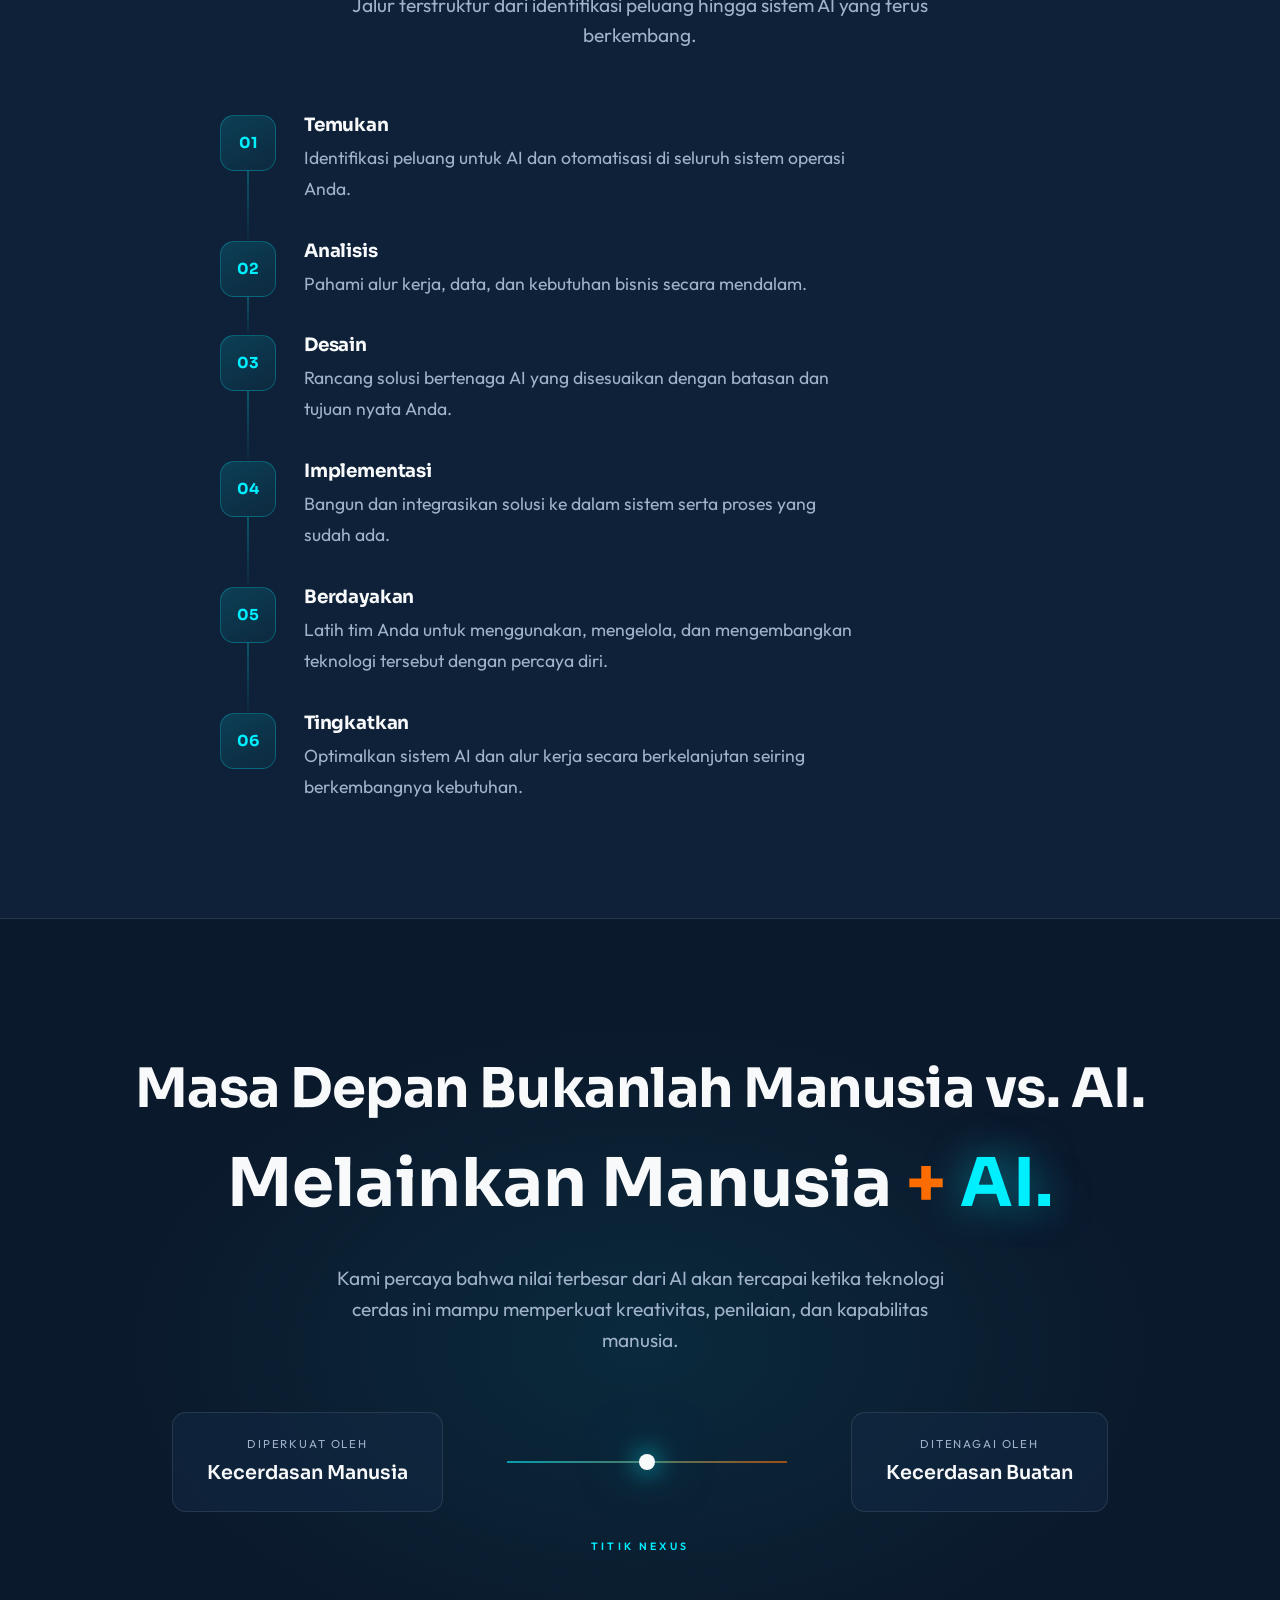
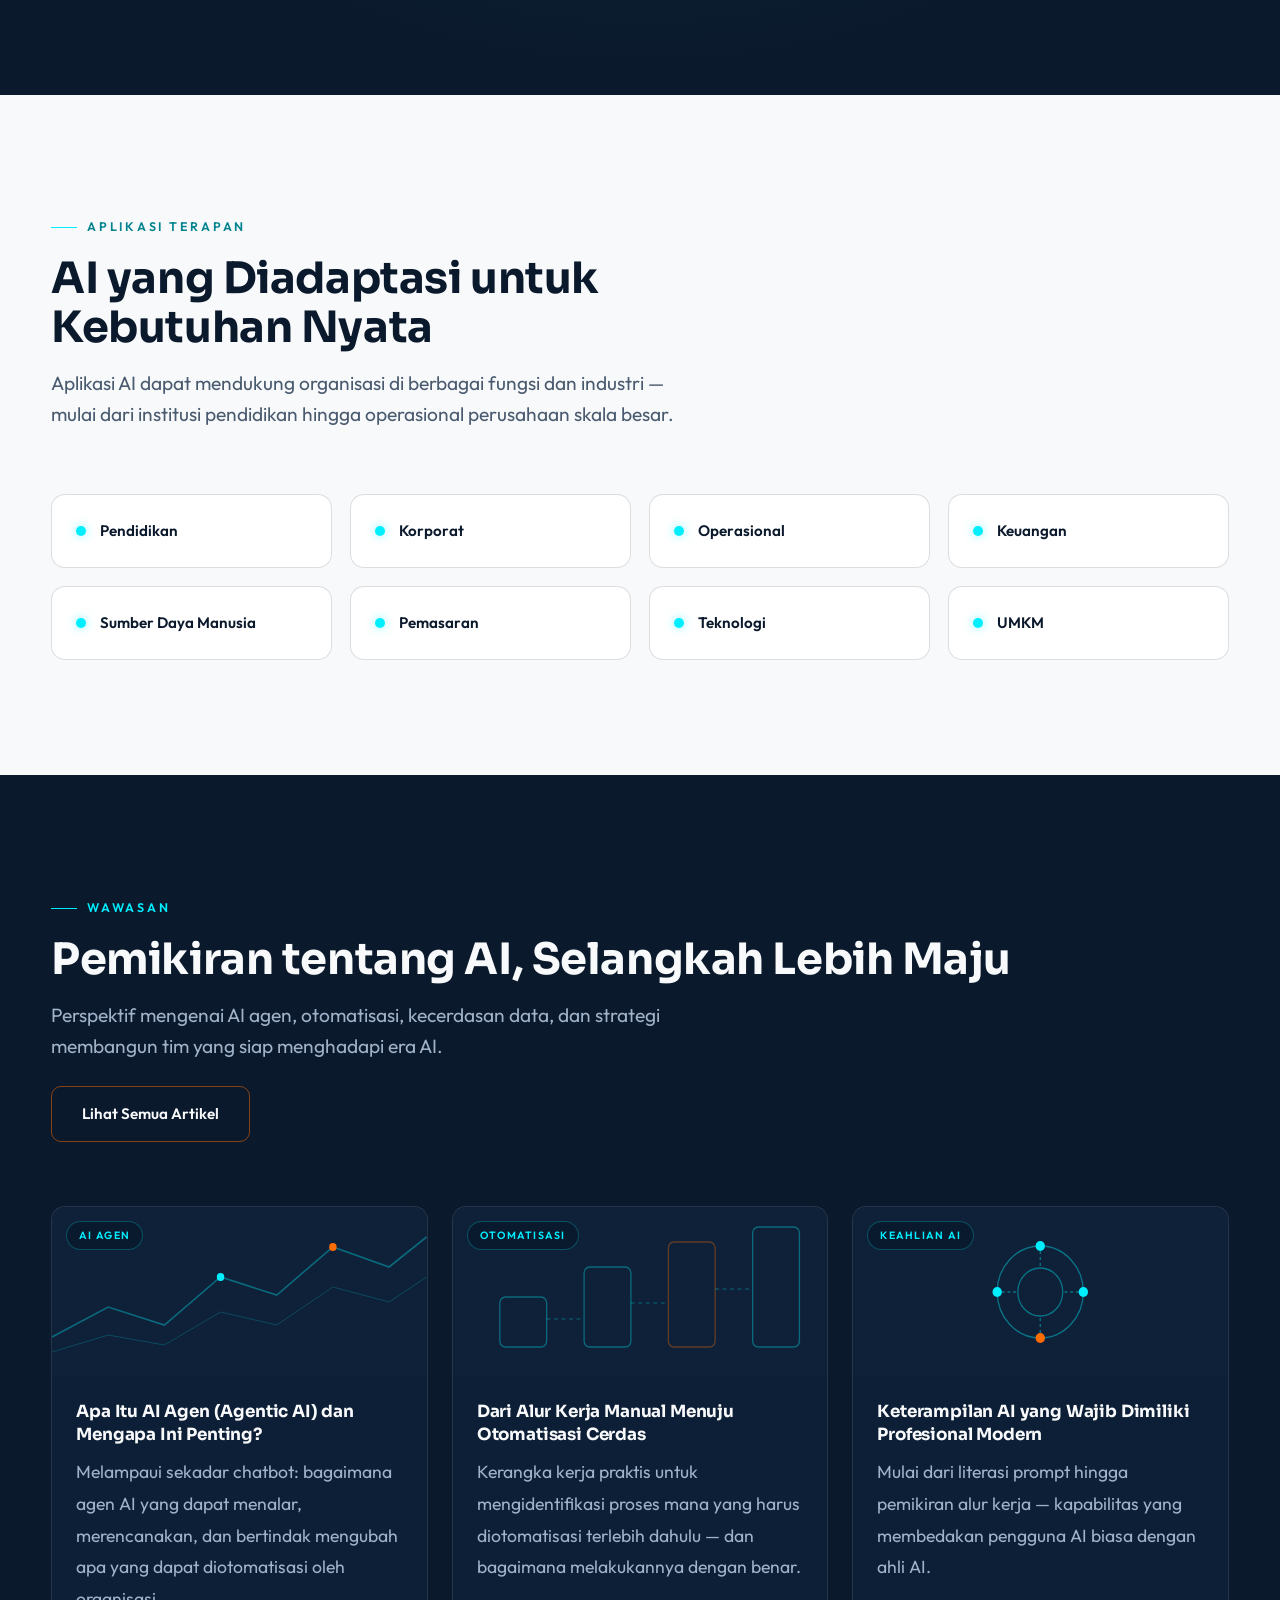
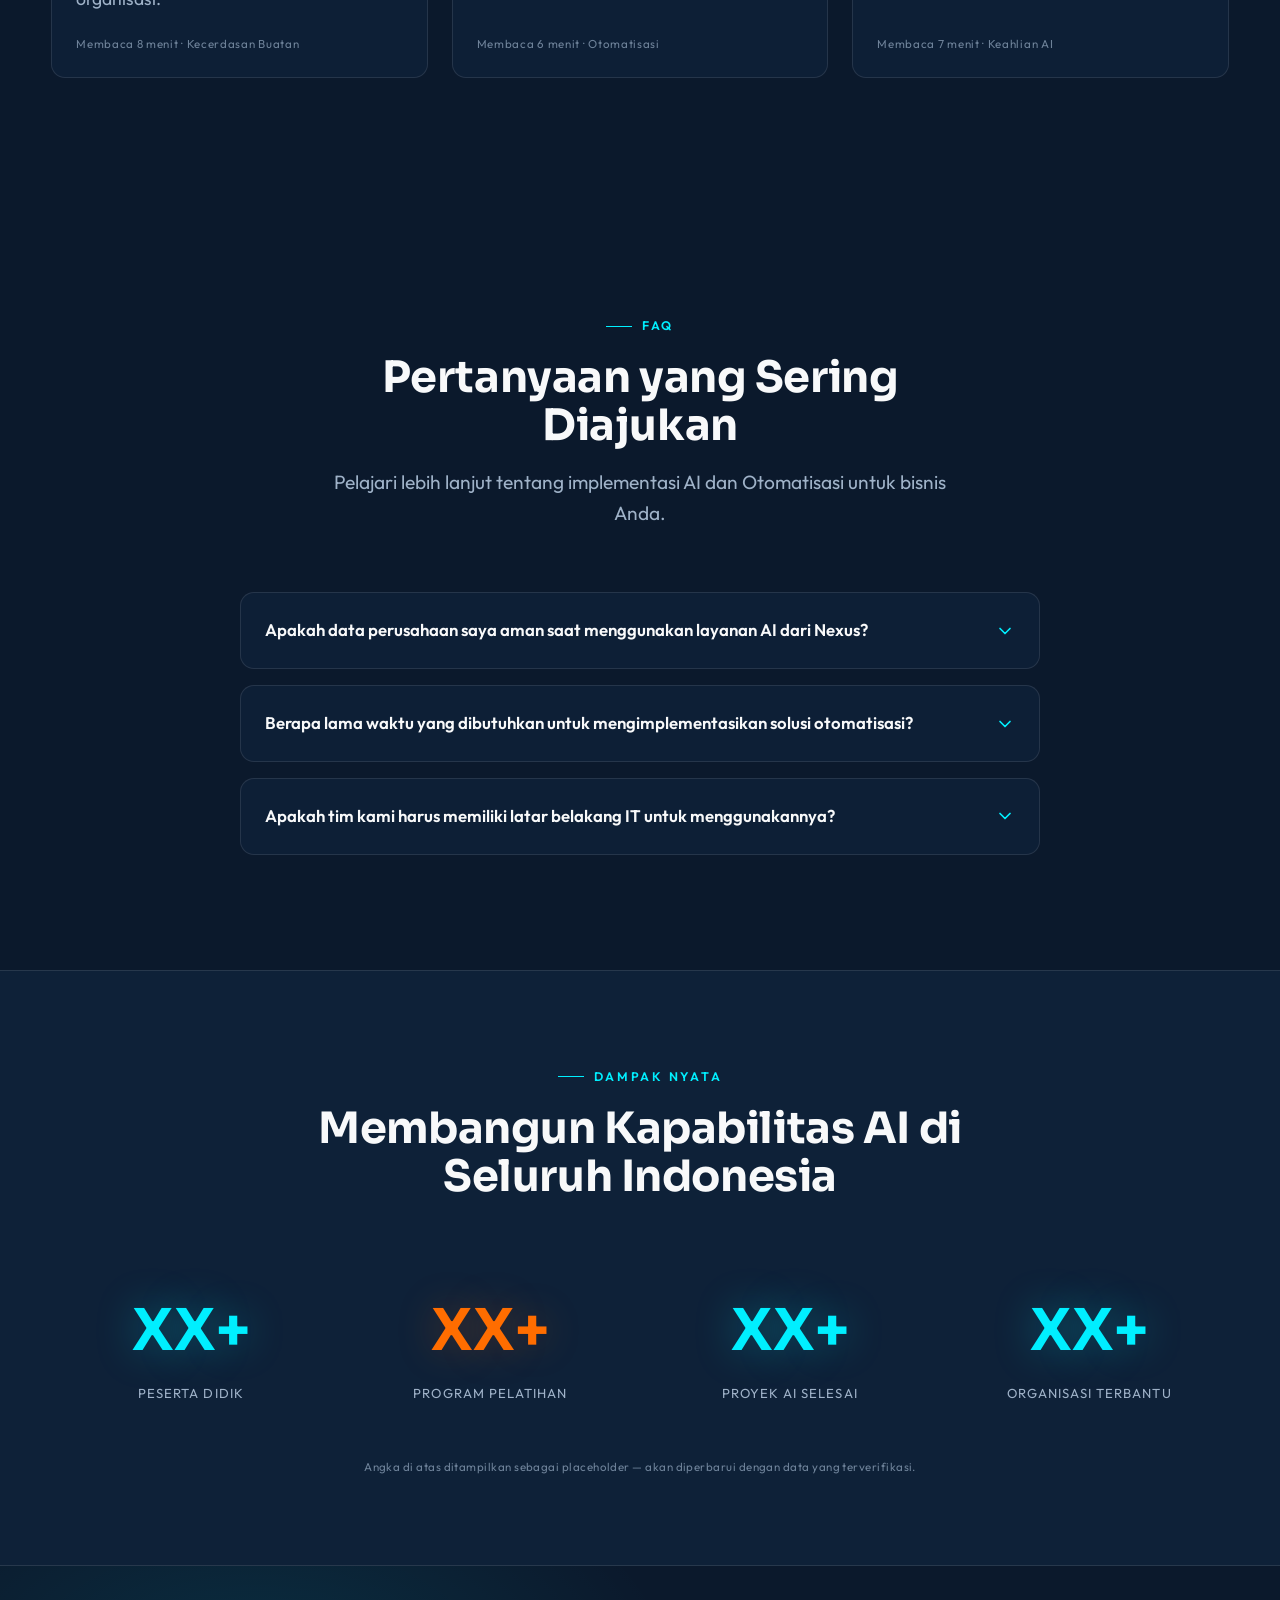
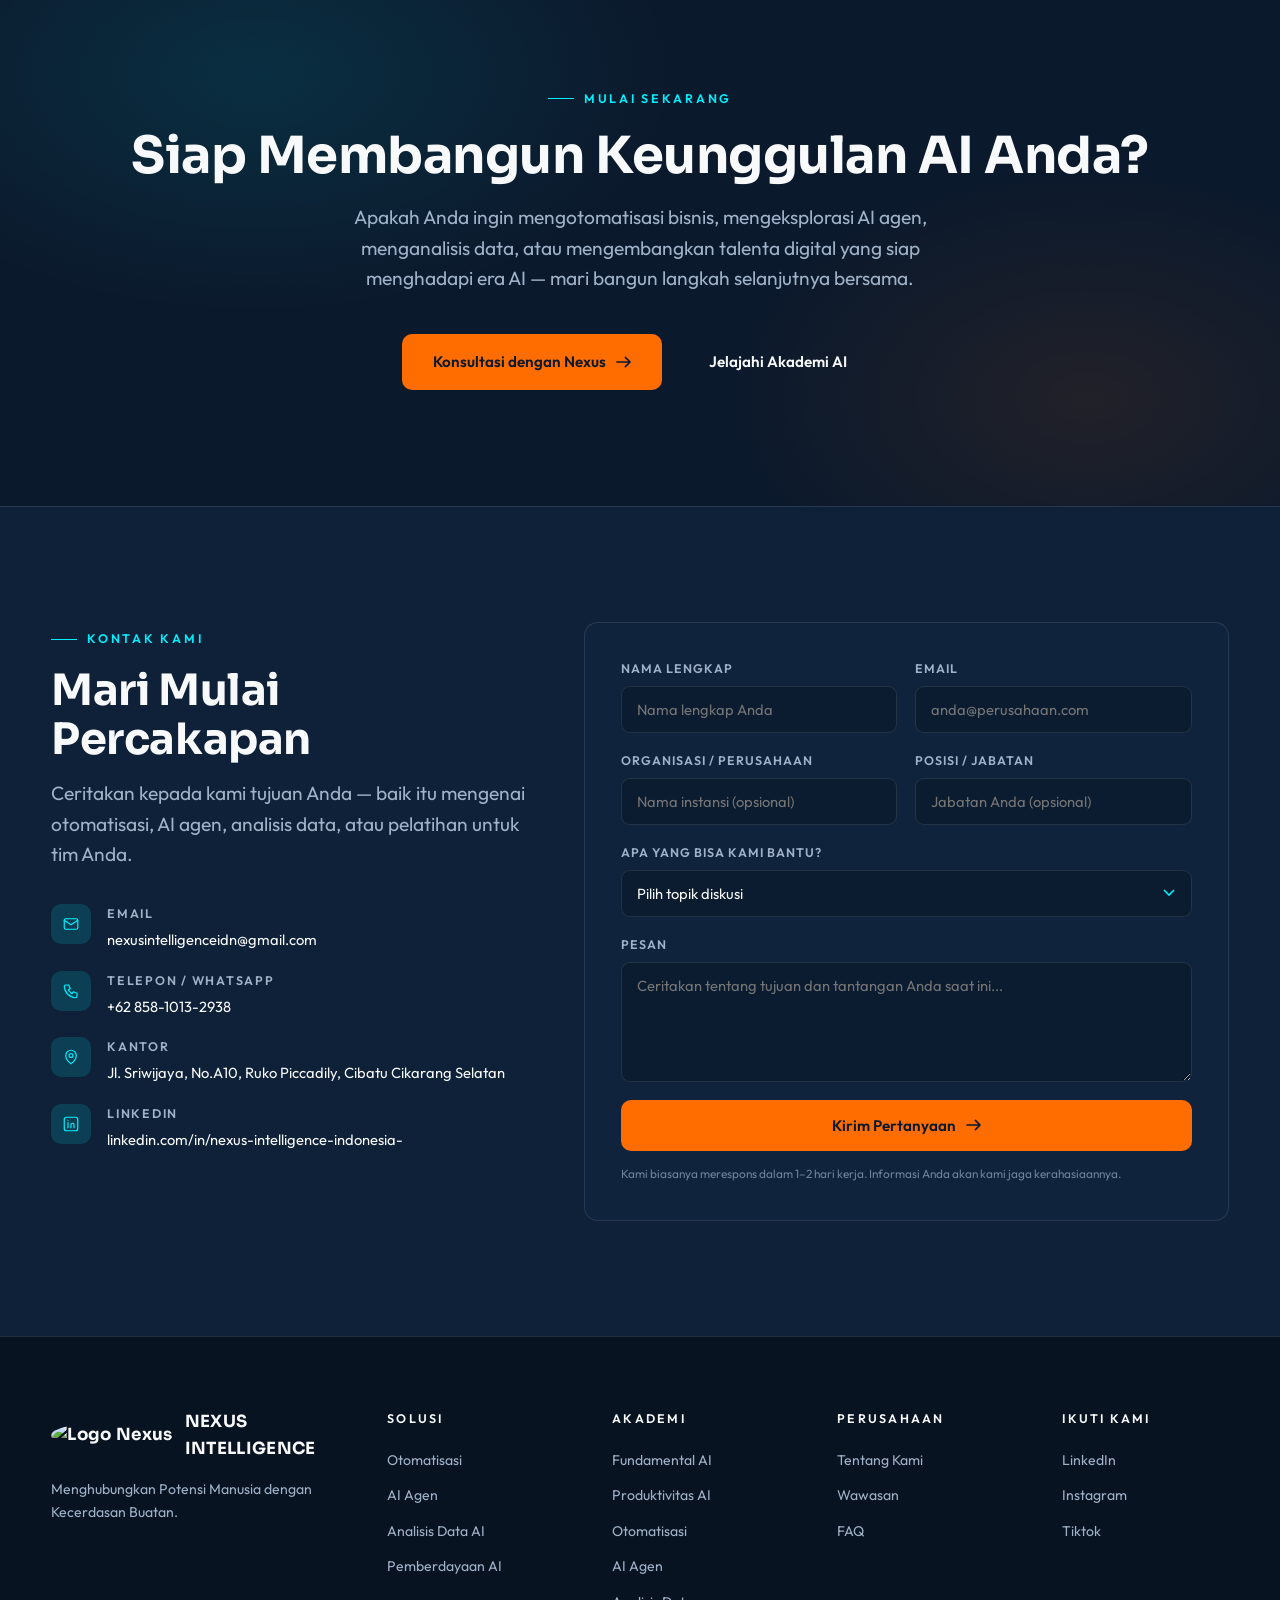
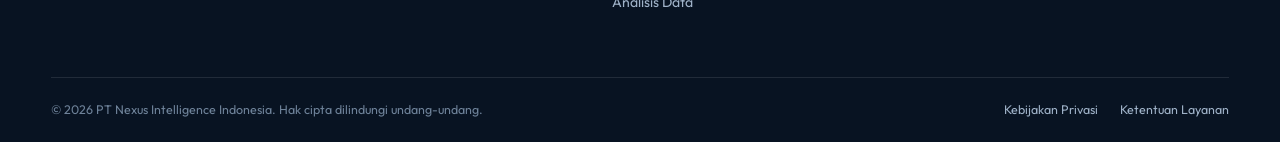
==== commit 1029bff5: "tambah graph on" ====
--- a/index.html
+++ b/index.html
@@ -4,11 +4,16 @@
 <meta charset="UTF-8">
 <meta name="viewport" content="width=device-width, initial-scale=1.0">
 <title>PT Nexus Intelligence Indonesia | Otomatisasi & Kecerdasan Buatan</title>
+<link rel="icon" type="image/png" href="assets/logo-nexus.png">
+<meta property="og:title" content="PT Nexus Intelligence Indonesia | Otomatisasi & AI">
+<meta property="og:description" content="Membangun kapabilitas AI praktis melalui otomatisasi, Agentic AI, dan data intelijen untuk organisasi Anda.">
+<meta property="og:image" content="https://domain-anda.com/assets/logo-nexus.png"> 
+<meta property="og:url" content="https://domain-anda.com">
+<meta property="og:type" content="website">
 <meta name="description" content="Nexus Intelligence Indonesia membantu organisasi dan individu membangun kapabilitas AI praktis melalui otomatisasi, AI agen, kecerdasan data, dan pemberdayaan AI.">
 <link rel="preconnect" href="https://fonts.googleapis.com">
 <link rel="preconnect" href="https://fonts.gstatic.com" crossorigin>
 <link href="https://fonts.googleapis.com/css2?family=Outfit:wght@300;400;500;600;700&family=Sora:wght@600;700;800&display=swap" rel="stylesheet">
-<!-- Memanggil file CSS yang sudah dipisah -->
 <link rel="stylesheet" href="style.css"> 
 </head>
 <body>
@@ -27,7 +32,7 @@
         <li><a href="#solutions">Solusi</a></li>
         <li><a href="#academy">Akademi AI</a></li>
         <li><a href="#insights">Wawasan</a></li>
-        <li><a href="#contact">Kontak</a></li>
+        <li><a href="#faq">FAQ</a></li>
       </ul>
     </nav>
     <div class="nav-cta">
@@ -47,7 +52,7 @@
   <a href="#solutions">Solusi</a>
   <a href="#academy">Akademi AI</a>
   <a href="#insights">Wawasan</a>
-  <a href="#contact">Kontak</a>
+  <a href="#faq">FAQ</a>
   <a href="#contact" class="btn btn-primary">Hubungi Kami</a>
 </div>
 
@@ -567,7 +572,7 @@
       </div>
       <div class="foot-col">
         <h4>Perusahaan</h4>
-        <ul><li><a href="#about">Tentang Kami</a></li><li><a href="#insights">Wawasan</a></li><li><a href="#contact">Kontak</a></li></ul>
+        <ul><li><a href="#about">Tentang Kami</a></li><li><a href="#insights">Wawasan</a></li><li><a href="#faq">FAQ</a></li></ul>
       </div>
       <div class="foot-col">
         <h4>Ikuti Kami</h4>
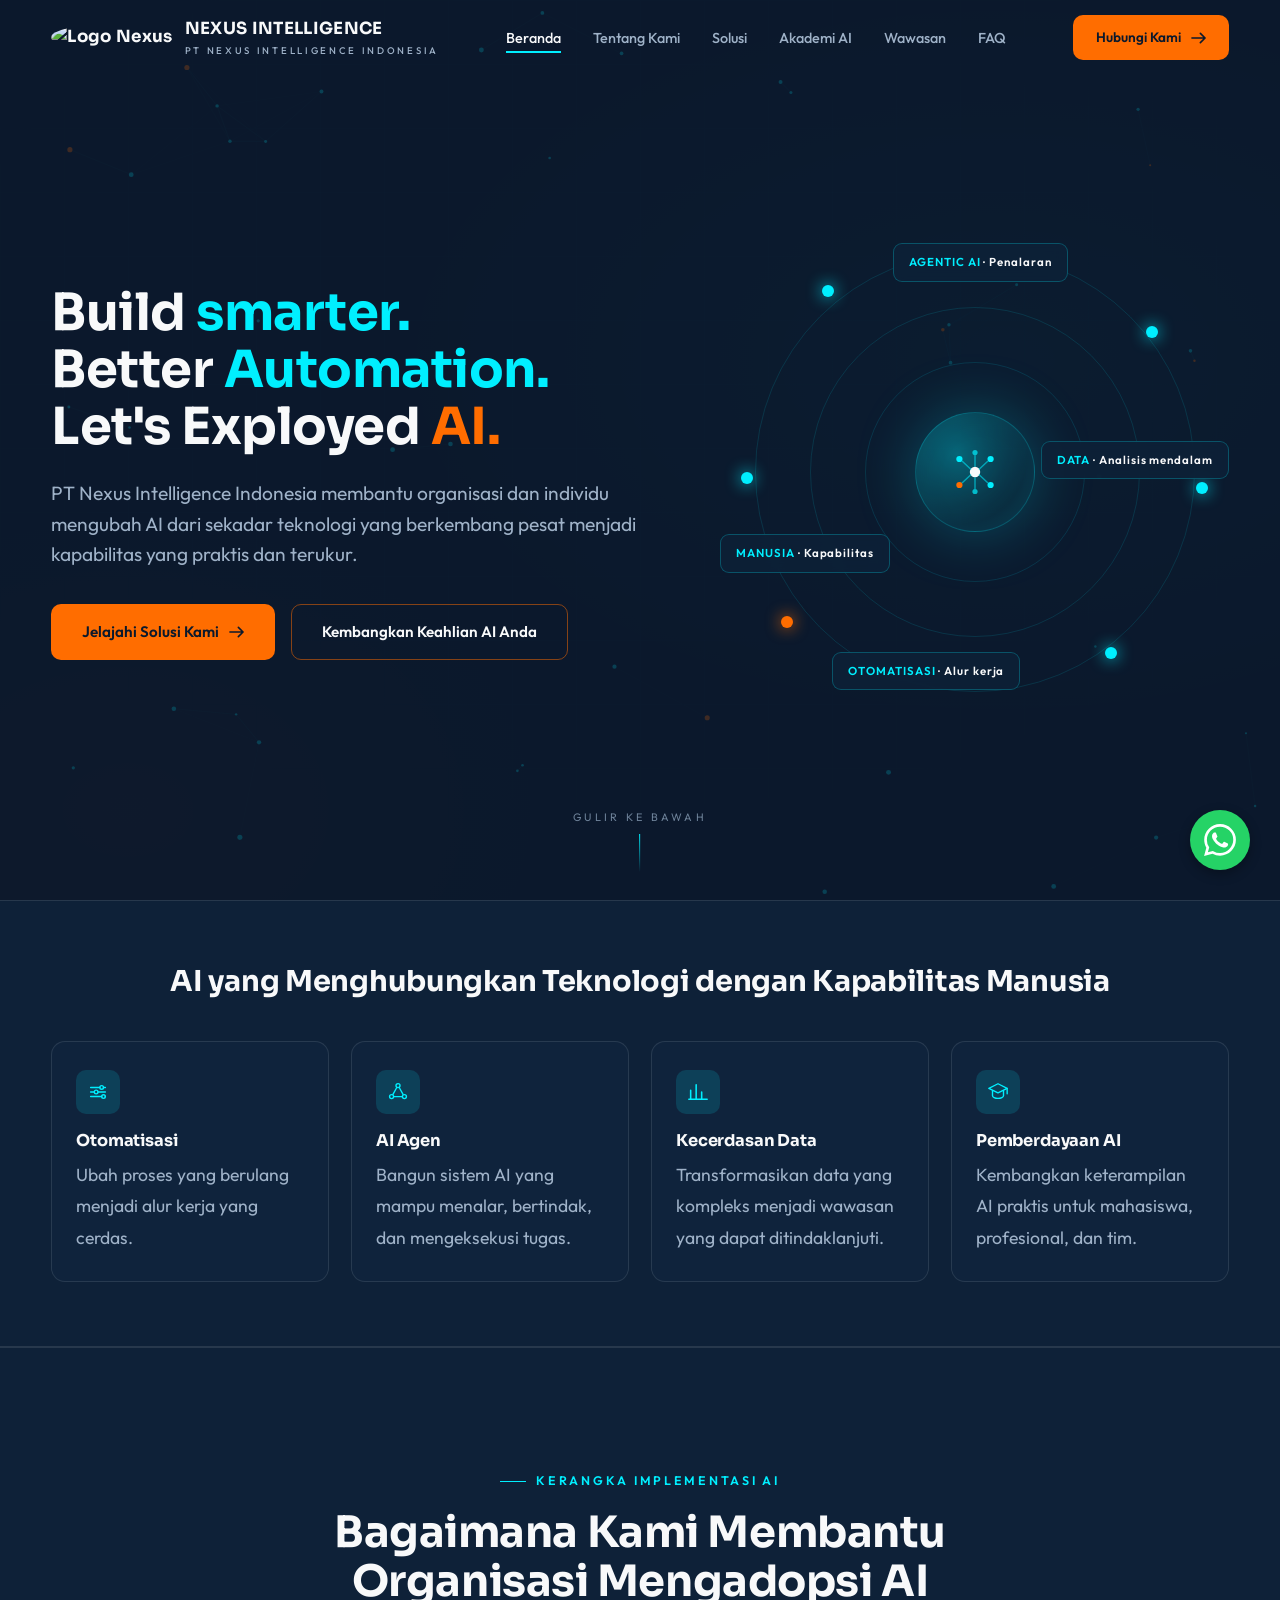
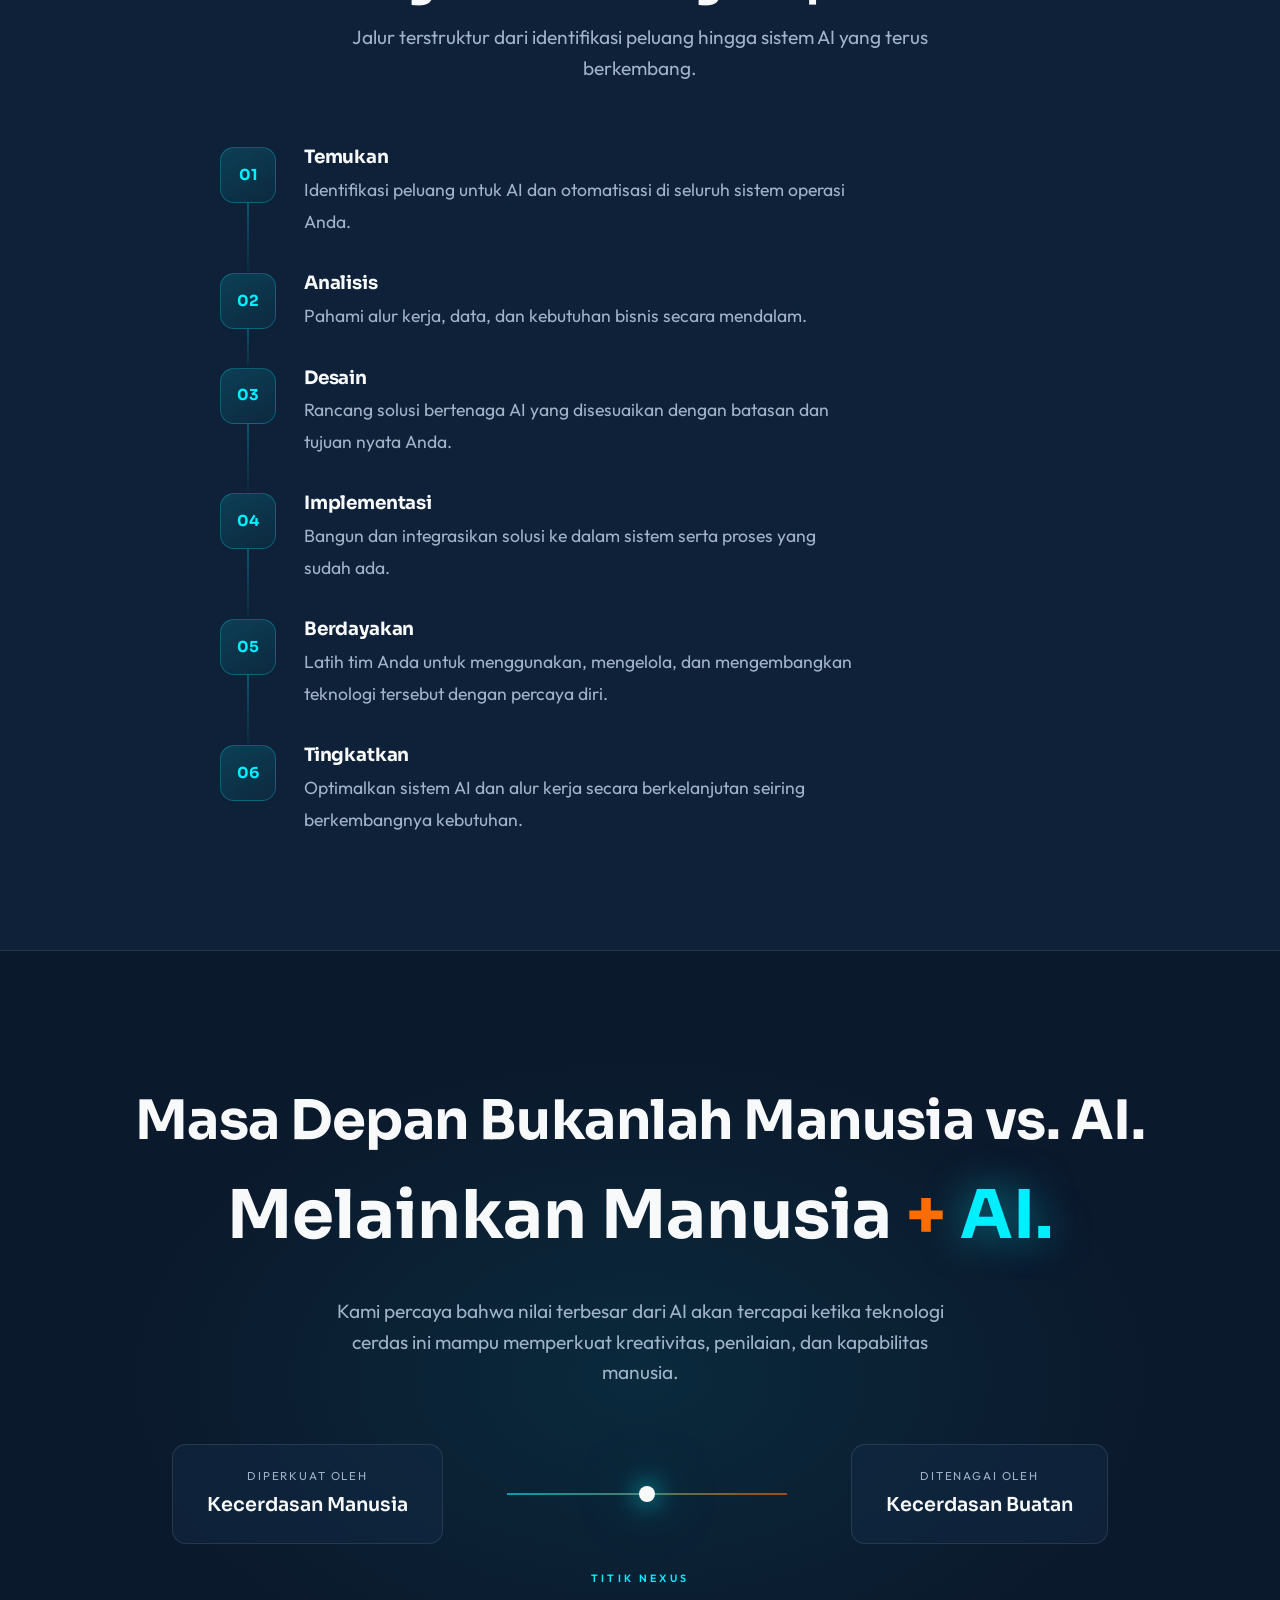
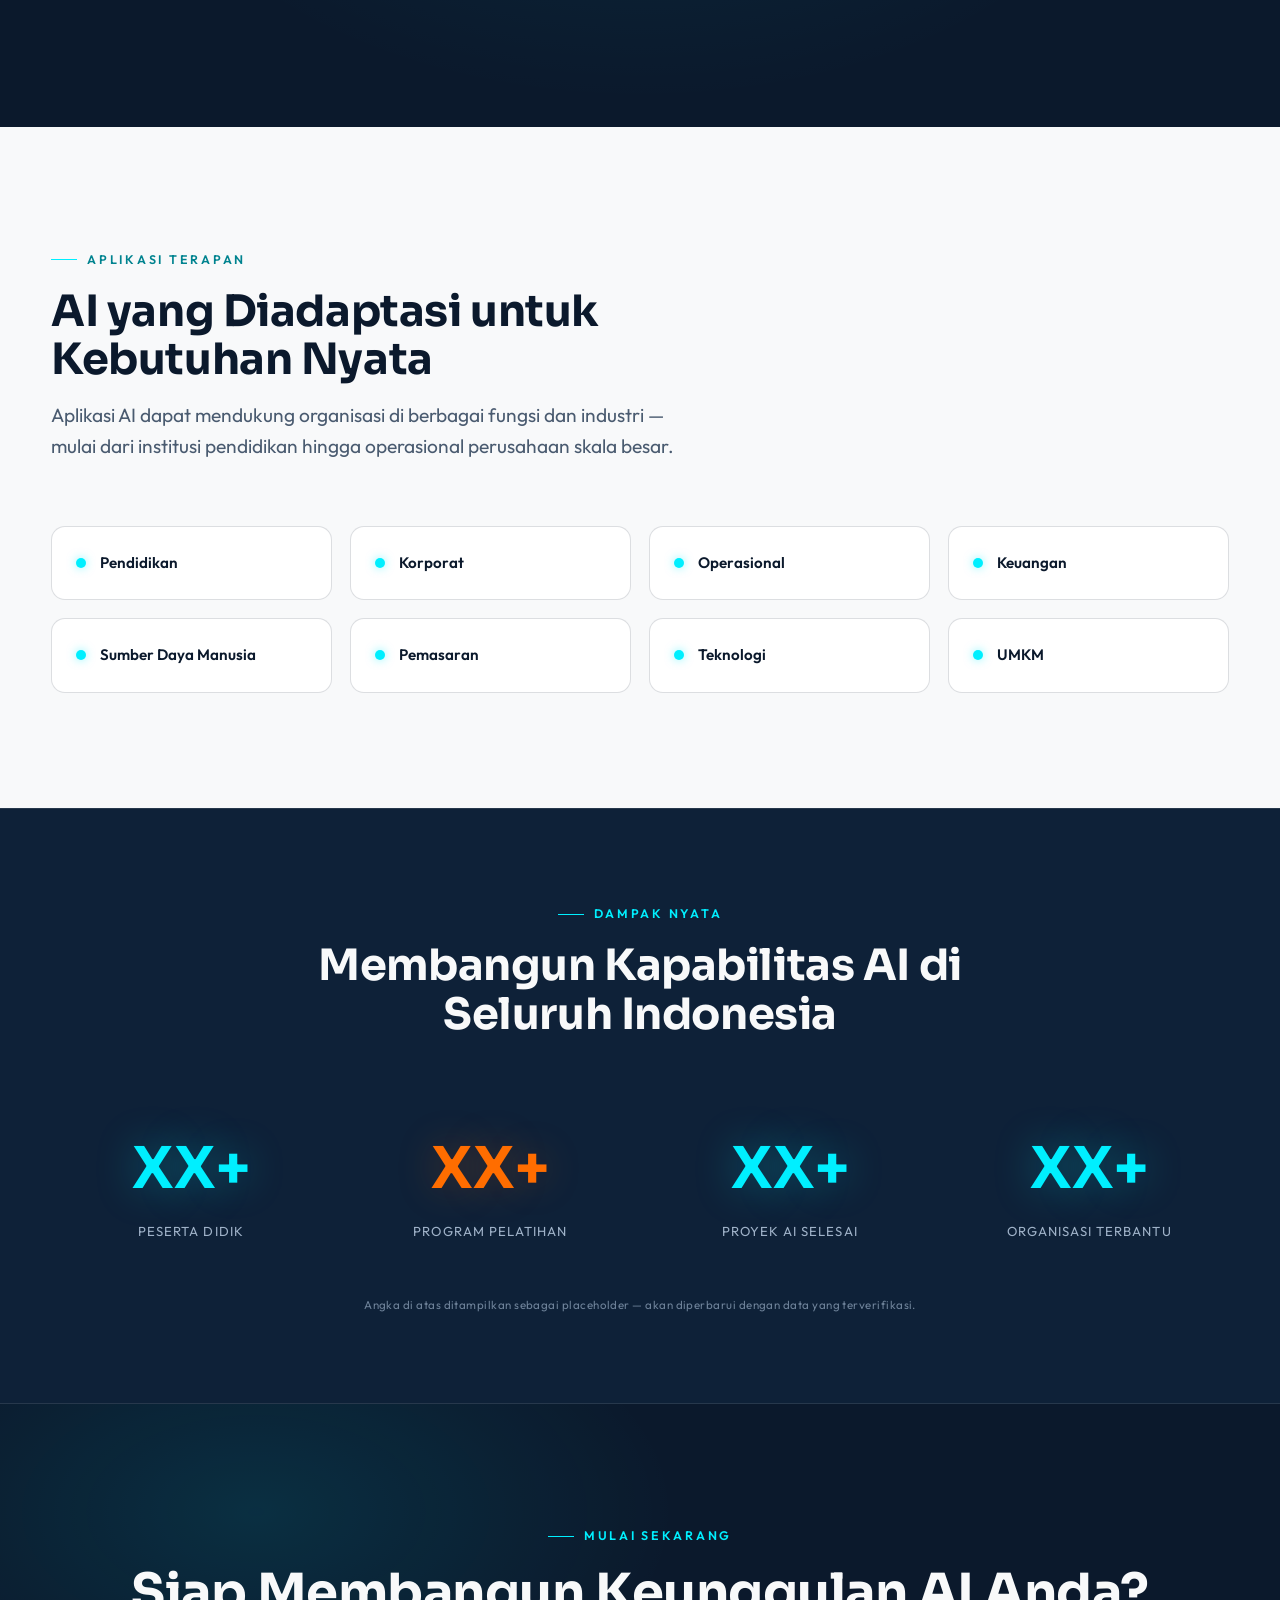
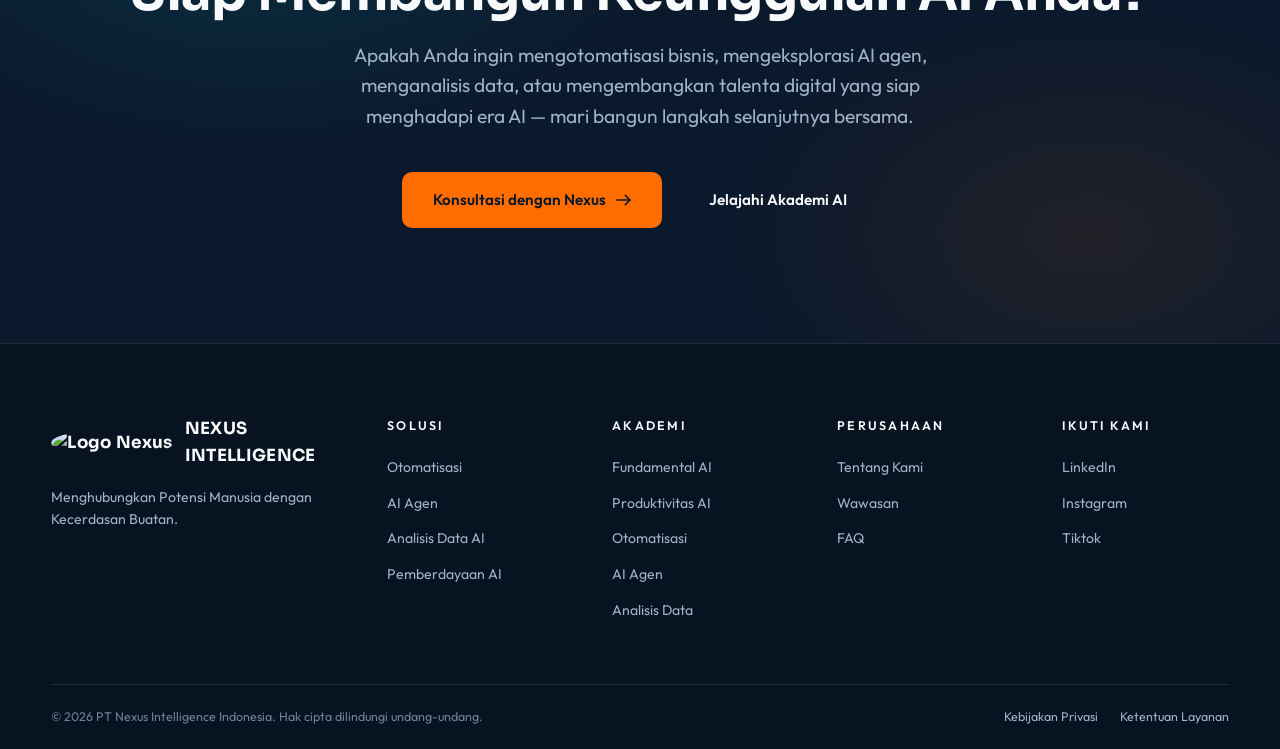
==== commit 9fb0649e: "pemisahan halaman" ====
--- a/index.html
+++ b/index.html
@@ -21,22 +21,22 @@
 <!-- ================= NAVIGASI ================= -->
 <header class="nav" id="nav">
   <div class="container nav-inner">
-    <a href="#home" class="logo" aria-label="Beranda Nexus Intelligence">
+    <a href="index.html" class="logo" aria-label="Beranda Nexus Intelligence">
       <img src="assets/logo-nexus.png" alt="Logo Nexus" class="logo-mark" style="max-height:40px;width:auto;flex:none">
       <span>NEXUS INTELLIGENCE<small>PT NEXUS INTELLIGENCE INDONESIA</small></span>
     </a>
     <nav aria-label="Navigasi Utama">
       <ul class="nav-links">
-        <li><a href="#home" class="active">Beranda</a></li>
-        <li><a href="#about">Tentang Kami</a></li>
-        <li><a href="#solutions">Solusi</a></li>
-        <li><a href="#academy">Akademi AI</a></li>
-        <li><a href="#insights">Wawasan</a></li>
-        <li><a href="#faq">FAQ</a></li>
+        <li><a href="index.html" class="active">Beranda</a></li>
+        <li><a href="about.html">Tentang Kami</a></li>
+        <li><a href="solutions.html">Solusi</a></li>
+        <li><a href="academy.html">Akademi AI</a></li>
+        <li><a href="insights.html">Wawasan</a></li>
+        <li><a href="faq.html">FAQ</a></li>
       </ul>
     </nav>
     <div class="nav-cta">
-      <a href="#contact" class="btn btn-primary">Hubungi Kami
+      <a href="contact.html" class="btn btn-primary">Hubungi Kami
         <svg width="15" height="12" viewBox="0 0 16 12" fill="none"><path d="M1 6h13M10 1l5 5-5 5" stroke="currentColor" stroke-width="1.7" stroke-linecap="round" stroke-linejoin="round"/></svg>
       </a>
       <button class="hamburger" id="hamburger" aria-label="Buka menu" aria-expanded="false">
@@ -47,13 +47,13 @@
 </header>
 
 <div class="mobile-menu" id="mobileMenu">
-  <a href="#home">Beranda</a>
-  <a href="#about">Tentang Kami</a>
-  <a href="#solutions">Solusi</a>
-  <a href="#academy">Akademi AI</a>
-  <a href="#insights">Wawasan</a>
-  <a href="#faq">FAQ</a>
-  <a href="#contact" class="btn btn-primary">Hubungi Kami</a>
+  <a href="index.html">Beranda</a>
+  <a href="about.html">Tentang Kami</a>
+  <a href="solutions.html">Solusi</a>
+  <a href="academy.html">Akademi AI</a>
+  <a href="insights.html">Wawasan</a>
+  <a href="faq.html">FAQ</a>
+  <a href="contact.html" class="btn btn-primary">Hubungi Kami</a>
 </div>
 
 <!-- ================= HERO ================= -->
@@ -99,10 +99,10 @@
       <span class="hv-node" style="bottom:14%;right:22%"></span>
       <span class="hv-node" style="top:50%;left:4%"></span>
       <span class="hv-node" style="top:52%;right:4%"></span>
-      <div class="hv-label" style="top:6%;left:34%"><b>AGENTIC AI</b> · penalaran</div>
-      <div class="hv-label" style="top:44%;right:0"><b>DATA</b> · analisis mendalam</div>
-      <div class="hv-label" style="bottom:8%;left:22%"><b>OTOMATISASI</b> · alur kerja</div>
-      <div class="hv-label" style="top:62%;left:0"><b>MANUSIA</b> · kapabilitas</div>
+      <div class="hv-label" style="top:6%;left:34%"><b>AGENTIC AI</b> · Penalaran</div>
+      <div class="hv-label" style="top:44%;right:0"><b>DATA</b> · Analisis mendalam</div>
+      <div class="hv-label" style="bottom:8%;left:22%"><b>OTOMATISASI</b> · Alur kerja</div>
+      <div class="hv-label" style="top:62%;left:0"><b>MANUSIA</b> · Kapabilitas</div>
     </div>
   </div>
   <div class="scroll-hint" aria-hidden="true">Gulir ke bawah</div>
@@ -135,187 +135,6 @@
         <h3>Pemberdayaan AI</h3>
         <p>Kembangkan keterampilan AI praktis untuk mahasiswa, profesional, dan tim.</p>
       </div>
-    </div>
-  </div>
-</section>
-
-<!-- ================= TENTANG KAMI ================= -->
-<section class="section" id="about">
-  <div class="container about-grid">
-    <div class="reveal">
-      <span class="eyebrow">Tentang Nexus</span>
-      <h2 class="h2">Jembatan Antara Teknologi AI dan Potensi Manusia</h2>
-      <p class="big">AI berkembang lebih cepat daripada kemampuan adaptasi sistem pembelajaran dan organisasi tradisional. Nexus Intelligence hadir untuk menutup kesenjangan tersebut.</p>
-      <p class="lead">Kami tidak sekadar memperkenalkan AI kepada masyarakat. Kami membantu memahami, menerapkan, dan mengubahnya menjadi kapabilitas nyata — melalui dua area yang saling terhubung: Solusi AI untuk organisasi, dan Pengembangan Kapabilitas AI untuk individu.</p>
-    </div>
-    <div class="bridge-visual reveal" data-delay="2">
-      <div class="bridge-col">
-        <h3><svg width="18" height="18" viewBox="0 0 24 24" fill="none"><rect x="3" y="3" width="8" height="8" rx="2" stroke="#00EFFF" stroke-width="1.6"/><rect x="13" y="13" width="8" height="8" rx="2" stroke="#00EFFF" stroke-width="1.6"/><path d="M11 7h6a2 2 0 0 1 2 2v4M13 17H7a2 2 0 0 1-2-2v-4" stroke="#00EFFF" stroke-width="1.6"/></svg>Solusi AI</h3>
-        <ul>
-          <li>Otomatisasi & alur kerja cerdas</li>
-          <li>Sistem AI Agen (Agentic AI)</li>
-          <li>Analisis data bertenaga AI</li>
-          <li>Implementasi AI untuk organisasi</li>
-        </ul>
-      </div>
-      <div class="bridge-link" aria-hidden="true"><i>NEXUS</i><span></span><i>NEXUS</i></div>
-      <div class="bridge-col orange">
-        <h3><svg width="18" height="18" viewBox="0 0 24 24" fill="none"><circle cx="12" cy="8" r="4" stroke="#FF6D00" stroke-width="1.6"/><path d="M4 21c0-3.5 3.6-6 8-6s8 2.5 8 6" stroke="#FF6D00" stroke-width="1.6" stroke-linecap="round"/></svg>Pengembangan AI</h3>
-        <ul>
-          <li>Literasi & keahlian praktis AI</li>
-          <li>Kapabilitas otomatisasi & data</li>
-          <li>Pemahaman sistem AI Agen</li>
-          <li>Penggunaan AI yang bertanggung jawab</li>
-        </ul>
-      </div>
-    </div>
-  </div>
-</section>
-
-<!-- ================= SOLUSI ================= -->
-<section class="section" id="solutions" style="background:var(--deep-2);border-top:1px solid var(--border);border-bottom:1px solid var(--border)">
-  <div class="container">
-    <div class="section-head reveal">
-      <span class="eyebrow">Solusi Utama</span>
-      <h2 class="h2">Dari Teknologi AI Menjadi Kapabilitas Bisnis Nyata</h2>
-      <p class="lead">Empat area solusi yang saling terhubung dengan satu tujuan: memberikan dampak yang terukur bagi organisasi dan individu di dalamnya.</p>
-    </div>
-    <div class="sol-grid">
-      <article class="sol-card reveal" data-delay="1">
-        <div class="sol-num">01</div>
-        <div class="sol-icon"><svg width="26" height="26" viewBox="0 0 24 24" fill="none"><path d="M4 7h9M17 7h3M4 12h3M11 12h9M4 17h11M19 17h1" stroke="#00EFFF" stroke-width="1.6" stroke-linecap="round"/><circle cx="15" cy="7" r="2" stroke="#00EFFF" stroke-width="1.5"/><circle cx="9" cy="12" r="2" stroke="#00EFFF" stroke-width="1.5"/><circle cx="17" cy="17" r="2" stroke="#00EFFF" stroke-width="1.5"/></svg></div>
-        <h3>Otomatisasi Cerdas</h3>
-        <p>Otomatisasi proses yang berulang dan ubah alur kerja manual menjadi sistem cerdas yang berjalan andal dalam skala besar.</p>
-        <div class="sol-tags"><span>Otomatisasi alur kerja</span><span>Otomatisasi proses</span><span>Operasional dengan AI</span><span>Otomatisasi dokumen</span></div>
-        <a href="#contact" class="sol-link">Jelajahi Otomatisasi <svg width="14" height="11" viewBox="0 0 16 12" fill="none"><path d="M1 6h13M10 1l5 5-5 5" stroke="currentColor" stroke-width="1.7" stroke-linecap="round" stroke-linejoin="round"/></svg></a>
-      </article>
-      <article class="sol-card reveal" data-delay="2">
-        <div class="sol-num">02</div>
-        <div class="sol-icon"><svg width="26" height="26" viewBox="0 0 24 24" fill="none"><circle cx="12" cy="4.5" r="2.4" stroke="#00EFFF" stroke-width="1.5"/><circle cx="4.5" cy="17" r="2.4" stroke="#00EFFF" stroke-width="1.5"/><circle cx="19.5" cy="17" r="2.4" stroke="#00EFFF" stroke-width="1.5"/><circle cx="12" cy="13" r="2" stroke="#FF6D00" stroke-width="1.5"/><path d="M11 6.6 5 15M13 6.6l6 8.4M6.6 17h10.8M12 9.5V11" stroke="#00EFFF" stroke-width="1.4"/></svg></div>
-        <h3>AI Agen (Agentic AI)</h3>
-        <p>Beralih dari asisten AI sederhana menuju agen cerdas yang mampu menalar, merencanakan, dan mengeksekusi tugas secara mandiri.</p>
-        <div class="sol-tags"><span>Agen AI</span><span>Alur kerja multi-agen</span><span>Eksekusi otonom</span><span>Orkestrasi agen</span></div>
-        <a href="#contact" class="sol-link">Jelajahi AI Agen <svg width="14" height="11" viewBox="0 0 16 12" fill="none"><path d="M1 6h13M10 1l5 5-5 5" stroke="currentColor" stroke-width="1.7" stroke-linecap="round" stroke-linejoin="round"/></svg></a>
-      </article>
-      <article class="sol-card reveal" data-delay="3">
-        <div class="sol-num">03</div>
-        <div class="sol-icon"><svg width="26" height="26" viewBox="0 0 24 24" fill="none"><path d="M4 20V11M10 20V4M16 20v-7M21 20H3" stroke="#00EFFF" stroke-width="1.6" stroke-linecap="round"/><path d="m10 8 6-3M10 13l6-2" stroke="#FF6D00" stroke-width="1.4" stroke-linecap="round" stroke-dasharray="2 3"/></svg></div>
-        <h3>Analisis Data AI</h3>
-        <p>Ubah data mentah menjadi wawasan yang mendukung pengambilan keputusan dengan lebih cepat, lebih jelas, dan sesuai konteks bisnis.</p>
-        <div class="sol-tags"><span>Analisis data</span><span>Analitik bertenaga AI</span><span>Kecerdasan bisnis</span><span>Wawasan prediktif</span></div>
-        <a href="#contact" class="sol-link">Jelajahi Kecerdasan Data <svg width="14" height="11" viewBox="0 0 16 12" fill="none"><path d="M1 6h13M10 1l5 5-5 5" stroke="currentColor" stroke-width="1.7" stroke-linecap="round" stroke-linejoin="round"/></svg></a>
-      </article>
-      <article class="sol-card reveal" data-delay="4">
-        <div class="sol-num">04</div>
-        <div class="sol-icon"><svg width="26" height="26" viewBox="0 0 24 24" fill="none"><path d="M12 3 2.5 7.5 12 12l9.5-4.5L12 3Z" stroke="#00EFFF" stroke-width="1.5" stroke-linejoin="round"/><path d="M6 10.2V16c0 1.7 2.7 3.2 6 3.2s6-1.5 6-3.2v-5.8M21.5 7.5V13" stroke="#00EFFF" stroke-width="1.5" stroke-linecap="round"/></svg></div>
-        <h3>Pemberdayaan AI</h3>
-        <p>Bekali mahasiswa, profesional, dan tim Anda dengan keahlian praktis yang dibutuhkan untuk bekerja secara efektif bersama AI.</p>
-        <div class="sol-tags"><span>Pelatihan AI</span><span>Lokakarya perusahaan</span><span>Produktivitas AI</span><span>Pembelajaran AI Agen</span></div>
-        <a href="#academy" class="sol-link">Jelajahi Akademi AI <svg width="14" height="11" viewBox="0 0 16 12" fill="none"><path d="M1 6h13M10 1l5 5-5 5" stroke="currentColor" stroke-width="1.7" stroke-linecap="round" stroke-linejoin="round"/></svg></a>
-      </article>
-    </div>
-  </div>
-</section>
-
-<!-- ================= AKADEMI AI ================= -->
-<section class="section" id="academy">
-  <div class="container">
-    <div class="section-head reveal">
-      <span class="eyebrow">Akademi AI</span>
-      <h2 class="h2">Dari Keingintahuan Menjadi Kapabilitas AI</h2>
-      <p class="lead">Divisi pengembangan SDM dari Nexus Intelligence. Pelajari AI melalui penerapan praktis, alur kerja nyata, dan proyek berorientasi industri — bukan sekadar teori.</p>
-    </div>
-    <div class="aud-grid">
-      <div class="aud-card reveal" data-delay="1">
-        <div class="aud-icon"><svg width="20" height="20" viewBox="0 0 24 24" fill="none"><path d="M12 4 2 9l10 5 10-5-10-5Z" stroke="#00838F" stroke-width="1.6" stroke-linejoin="round"/><path d="M6 11.5V17c0 1.4 2.7 2.7 6 2.7s6-1.3 6-2.7v-5.5" stroke="#00838F" stroke-width="1.6"/></svg></div>
-        <h3>Mahasiswa</h3>
-        <p>Bersiap menghadapi dunia kerja yang digerakkan oleh AI sejak dini.</p>
-      </div>
-      <div class="aud-card reveal" data-delay="2">
-        <div class="aud-icon"><svg width="20" height="20" viewBox="0 0 24 24" fill="none"><rect x="3" y="7" width="18" height="13" rx="2" stroke="#00838F" stroke-width="1.6"/><path d="M8 7V5a2 2 0 0 1 2-2h4a2 2 0 0 1 2 2v2M3 13h18" stroke="#00838F" stroke-width="1.6"/></svg></div>
-        <h3>Profesional</h3>
-        <p>Tingkatkan keahlian yang ada dan lipatgandakan dampak kerja Anda dengan AI.</p>
-      </div>
-      <div class="aud-card reveal" data-delay="3">
-        <div class="aud-icon"><svg width="20" height="20" viewBox="0 0 24 24" fill="none"><circle cx="9" cy="8" r="3" stroke="#00838F" stroke-width="1.6"/><path d="M3 20c0-2.8 2.7-5 6-5s6 2.2 6 5M16 4.5a3 3 0 0 1 0 7M21 20c0-2.3-1.8-4.2-4.3-4.8" stroke="#00838F" stroke-width="1.6" stroke-linecap="round"/></svg></div>
-        <h3>Karyawan & Staf</h3>
-        <p>Gunakan AI dan otomatisasi untuk bekerja lebih efisien setiap harinya.</p>
-      </div>
-      <div class="aud-card reveal" data-delay="4">
-        <div class="aud-icon"><svg width="20" height="20" viewBox="0 0 24 24" fill="none"><rect x="3" y="7" width="18" height="13" rx="2" stroke="#00838F" stroke-width="1.6"/><path d="M8 7V5a2 2 0 0 1 2-2h4a2 2 0 0 1 2 2v2M12 12v3M12 17.5v.01" stroke="#00838F" stroke-width="1.6" stroke-linecap="round"/></svg></div>
-        <h3>Organisasi</h3>
-        <p>Bangun tim yang siap menghadapi era AI dengan pelatihan terstruktur dan praktis.</p>
-      </div>
-    </div>
-
-    <!-- Learning journey -->
-    <div class="journey reveal">
-      <div class="journey-line" aria-hidden="true"></div>
-      <div class="journey-grid">
-        <div class="j-step"><div class="j-dot">01</div><div><h3>Temukan</h3><p>Pahami fundamental dan peluang AI.</p></div></div>
-        <div class="j-step"><div class="j-dot">02</div><div><h3>Pelajari</h3><p>Kembangkan pengetahuan yang aplikatif.</p></div></div>
-        <div class="j-step"><div class="j-dot">03</div><div><h3>Praktikkan</h3><p>Terapkan AI pada skenario dunia nyata.</p></div></div>
-        <div class="j-step"><div class="j-dot">04</div><div><h3>Bangun</h3><p>Ciptakan solusi otomatisasi dan data.</p></div></div>
-        <div class="j-step"><div class="j-dot">05</div><div><h3>Terapkan</h3><p>Bawa AI ke dalam alur kerja sesungguhnya.</p></div></div>
-      </div>
-    </div>
-
-    <!-- Programs -->
-    <div class="prog-grid" style="margin-top:64px">
-      <article class="prog-card reveal" data-delay="1">
-        <div class="prog-meta"><span class="pm-level">Pemula</span><span class="pm-aud">Mahasiswa · Profesional</span></div>
-        <h3>Fundamental AI</h3>
-        <p>Bangun fondasi yang kuat mengenai AI modern — apa itu AI, bagaimana cara kerjanya, dan di mana ia menciptakan nilai tambah.</p>
-        <a href="#contact" class="prog-link">Lihat Program <svg width="13" height="10" viewBox="0 0 16 12" fill="none"><path d="M1 6h13M10 1l5 5-5 5" stroke="currentColor" stroke-width="1.7" stroke-linecap="round" stroke-linejoin="round"/></svg></a>
-      </article>
-      <article class="prog-card reveal" data-delay="2">
-        <div class="prog-meta"><span class="pm-level">Pemula</span><span class="pm-aud">Profesional · Tim</span></div>
-        <h3>Produktivitas AI</h3>
-        <p>Gunakan AI untuk meningkatkan pekerjaan harian, komunikasi, riset, dan kualitas hasil kerja secara keseluruhan.</p>
-        <a href="#contact" class="prog-link">Lihat Program <svg width="13" height="10" viewBox="0 0 16 12" fill="none"><path d="M1 6h13M10 1l5 5-5 5" stroke="currentColor" stroke-width="1.7" stroke-linecap="round" stroke-linejoin="round"/></svg></a>
-      </article>
-      <article class="prog-card reveal" data-delay="3">
-        <div class="prog-meta"><span class="pm-level">Menengah</span><span class="pm-aud">Karyawan · Operasional</span></div>
-        <h3>Otomatisasi & Desain Alur Kerja</h3>
-        <p>Identifikasi, rancang, dan bangun alur kerja otomatis yang cerdas untuk proses operasional nyata.</p>
-        <a href="#contact" class="prog-link">Lihat Program <svg width="13" height="10" viewBox="0 0 16 12" fill="none"><path d="M1 6h13M10 1l5 5-5 5" stroke="currentColor" stroke-width="1.7" stroke-linecap="round" stroke-linejoin="round"/></svg></a>
-      </article>
-      <article class="prog-card reveal" data-delay="1">
-        <div class="prog-meta"><span class="pm-level">Menengah</span><span class="pm-aud">Profesional · Pengembang</span></div>
-        <h3>AI Agen (Agentic AI)</h3>
-        <p>Pahami bagaimana agen AI menalar, merencanakan, dan bertindak — serta pelajari cara membangun agen Anda sendiri.</p>
-        <a href="#contact" class="prog-link">Lihat Program <svg width="13" height="10" viewBox="0 0 16 12" fill="none"><path d="M1 6h13M10 1l5 5-5 5" stroke="currentColor" stroke-width="1.7" stroke-linecap="round" stroke-linejoin="round"/></svg></a>
-      </article>
-      <article class="prog-card reveal" data-delay="2">
-        <div class="prog-meta"><span class="pm-level">Menengah</span><span class="pm-aud">Analis · Manajer</span></div>
-        <h3>Analisis Data AI</h3>
-        <p>Gunakan AI untuk menganalisis, menafsirkan, dan memvisualisasikan data untuk pengambilan keputusan yang lebih kuat.</p>
-        <a href="#contact" class="prog-link">Lihat Program <svg width="13" height="10" viewBox="0 0 16 12" fill="none"><path d="M1 6h13M10 1l5 5-5 5" stroke="currentColor" stroke-width="1.7" stroke-linecap="round" stroke-linejoin="round"/></svg></a>
-      </article>
-      <article class="prog-card reveal" data-delay="3">
-        <div class="prog-meta"><span class="pm-level">Lanjutan</span><span class="pm-aud">Pemimpin · Organisasi</span></div>
-        <h3>AI untuk Bisnis</h3>
-        <p>Temukan bagaimana organisasi dapat mengimplementasikan AI secara strategis, efektif, dan bertanggung jawab.</p>
-        <a href="#contact" class="prog-link">Lihat Program <svg width="13" height="10" viewBox="0 0 16 12" fill="none"><path d="M1 6h13M10 1l5 5-5 5" stroke="currentColor" stroke-width="1.7" stroke-linecap="round" stroke-linejoin="round"/></svg></a>
-      </article>
-    </div>
-  </div>
-</section>
-
-<!-- ================= MENGAPA NEXUS ================= -->
-<section class="section">
-  <div class="container">
-    <div class="section-head reveal">
-      <span class="eyebrow">Mengapa Nexus</span>
-      <h2 class="h2">Mengapa Memilih Nexus?</h2>
-      <p class="lead">Lima prinsip yang membentuk segala hal yang kami bangun dan kami ajarkan.</p>
-    </div>
-    <div class="why-grid">
-      <div class="why-card reveal" data-delay="1"><span class="why-num">P.01</span><h3>Praktis</h3><p>Belajar dengan memecahkan masalah nyata, bukan latihan teoretis semata.</p></div>
-      <div class="why-card reveal" data-delay="2"><span class="why-num">P.02</span><h3>Orientasi Industri</h3><p>Fokus pada keterampilan yang benar-benar dapat diaplikasikan di tempat kerja.</p></div>
-      <div class="why-card reveal" data-delay="3"><span class="why-num">P.03</span><h3>Pusat pada Manusia</h3><p>Teknologi harus memberdayakan manusia, bukan menggantikan proses belajar.</p></div>
-      <div class="why-card reveal" data-delay="4"><span class="why-num">P.04</span><h3>Siap Masa Depan</h3><p>Mempersiapkan kapabilitas AI yang akan datang, bukan sekadar alat hari ini.</p></div>
-      <div class="why-card reveal" data-delay="5"><span class="why-num">P.05</span><h3>Berbasis Hasil</h3><p>Peningkatan yang terukur dan keahlian yang dapat digunakan — bukan sekadar sertifikat.</p></div>
     </div>
   </div>
 </section>
@@ -371,85 +190,6 @@
       <div class="ind-card reveal" data-delay="2"><span class="ind-dot"></span>Pemasaran</div>
       <div class="ind-card reveal" data-delay="3"><span class="ind-dot"></span>Teknologi</div>
       <div class="ind-card reveal" data-delay="4"><span class="ind-dot"></span>UMKM</div>
-    </div>
-  </div>
-</section>
-
-<!-- ================= WAWASAN ================= -->
-<section class="section" id="insights">
-  <div class="container">
-    <div class="section-head reveal" style="display:flex;justify-content:space-between;align-items:flex-end;gap:24px;max-width:none;flex-wrap:wrap">
-      <div>
-        <span class="eyebrow">Wawasan</span>
-        <h2 class="h2">Pemikiran tentang AI, Selangkah Lebih Maju</h2>
-        <p class="lead">Perspektif mengenai AI agen, otomatisasi, kecerdasan data, dan strategi membangun tim yang siap menghadapi era AI.</p>
-      </div>
-      <a href="#contact" class="btn btn-outline">Lihat Semua Artikel</a>
-    </div>
-    <div class="ins-grid">
-      <article class="ins-card reveal" data-delay="1">
-        <div class="ins-visual">
-          <svg viewBox="0 0 400 170" preserveAspectRatio="none"><rect width="400" height="170" fill="#0E2138"/><g stroke="#00EFFF" stroke-opacity=".35"><path d="M0 130 60 100 120 118 180 70 240 88 300 40 360 60 400 30" fill="none" stroke-width="1.6"/><path d="M0 145 60 128 120 138 180 105 240 118 300 80 360 95 400 70" fill="none" stroke-width="1" stroke-opacity=".2"/><circle cx="180" cy="70" r="4" fill="#00EFFF" stroke="none"/><circle cx="300" cy="40" r="4" fill="#FF6D00" stroke="none"/></g></svg>
-          <span class="ins-cat">AI Agen</span>
-        </div>
-        <div class="ins-body">
-          <h3>Apa Itu AI Agen (Agentic AI) dan Mengapa Ini Penting?</h3>
-          <p>Melampaui sekadar chatbot: bagaimana agen AI yang dapat menalar, merencanakan, dan bertindak mengubah apa yang dapat diotomatisasi oleh organisasi.</p>
-          <span class="ins-meta">Membaca 8 menit · Kecerdasan Buatan</span>
-        </div>
-      </article>
-      <article class="ins-card reveal" data-delay="2">
-        <div class="ins-visual">
-          <svg viewBox="0 0 400 170" preserveAspectRatio="none"><rect width="400" height="170" fill="#0E2138"/><g stroke="#00EFFF" stroke-opacity=".35" fill="none"><rect x="50" y="90" width="50" height="50" rx="6" stroke-width="1.4"/><rect x="140" y="60" width="50" height="80" rx="6" stroke-width="1.4"/><rect x="230" y="35" width="50" height="105" rx="6" stroke-width="1.4" stroke="#FF6D00"/><rect x="320" y="20" width="50" height="120" rx="6" stroke-width="1.4"/><path d="M100 112h40M190 96h40M280 82h40" stroke-dasharray="4 4" stroke-width="1.2"/></g></svg>
-          <span class="ins-cat">Otomatisasi</span>
-        </div>
-        <div class="ins-body">
-          <h3>Dari Alur Kerja Manual Menuju Otomatisasi Cerdas</h3>
-          <p>Kerangka kerja praktis untuk mengidentifikasi proses mana yang harus diotomatisasi terlebih dahulu — dan bagaimana melakukannya dengan benar.</p>
-          <span class="ins-meta">Membaca 6 menit · Otomatisasi</span>
-        </div>
-      </article>
-      <article class="ins-card reveal" data-delay="3">
-        <div class="ins-visual">
-          <svg viewBox="0 0 400 170" preserveAspectRatio="none"><rect width="400" height="170" fill="#0E2138"/><g stroke="#00EFFF" stroke-opacity=".4" fill="none" stroke-width="1.4"><circle cx="200" cy="85" r="46"/><circle cx="200" cy="85" r="24"/><circle cx="200" cy="39" r="5" fill="#00EFFF" stroke="none"/><circle cx="246" cy="85" r="5" fill="#00EFFF" stroke="none"/><circle cx="200" cy="131" r="5" fill="#FF6D00" stroke="none"/><circle cx="154" cy="85" r="5" fill="#00EFFF" stroke="none"/><path d="M200 44v17M241 85h-17M200 126v-17M159 85h17" stroke-dasharray="3 3"/></g></svg>
-          <span class="ins-cat">Keahlian AI</span>
-        </div>
-        <div class="ins-body">
-          <h3>Keterampilan AI yang Wajib Dimiliki Profesional Modern</h3>
-          <p>Mulai dari literasi prompt hingga pemikiran alur kerja — kapabilitas yang membedakan pengguna AI biasa dengan ahli AI.</p>
-          <span class="ins-meta">Membaca 7 menit · Keahlian AI</span>
-        </div>
-      </article>
-    </div>
-  </div>
-</section>
-<!-- ================= FAQ ================= -->
-<section class="section" id="faq">
-  <div class="container">
-    <div class="section-head reveal" style="text-align:center;margin-left:auto;margin-right:auto">
-      <span class="eyebrow" style="justify-content:center">FAQ</span>
-      <h2 class="h2">Pertanyaan yang Sering Diajukan</h2>
-      <p class="lead" style="margin:0 auto">Pelajari lebih lanjut tentang implementasi AI dan Otomatisasi untuk bisnis Anda.</p>
-    </div>
-    
-    <div class="faq-list reveal" data-delay="2">
-      <!-- Pertanyaan 1 -->
-      <details class="faq-item">
-        <summary class="faq-q">Apakah data perusahaan saya aman saat menggunakan layanan AI dari Nexus? <svg width="20" height="20" viewBox="0 0 24 24" fill="none" class="faq-icon"><path d="M6 9l6 6 6-6" stroke="currentColor" stroke-width="2" stroke-linecap="round" stroke-linejoin="round"/></svg></summary>
-        <div class="faq-a"><p>Keamanan data adalah prioritas utama kami. Sistem dirancang dengan arsitektur tertutup yang memastikan data sensitif Anda tidak pernah digunakan untuk melatih model AI publik tanpa izin Anda.</p></div>
-      </details>
-
-      <!-- Pertanyaan 2 -->
-      <details class="faq-item">
-        <summary class="faq-q">Berapa lama waktu yang dibutuhkan untuk mengimplementasikan solusi otomatisasi? <svg width="20" height="20" viewBox="0 0 24 24" fill="none" class="faq-icon"><path d="M6 9l6 6 6-6" stroke="currentColor" stroke-width="2" stroke-linecap="round" stroke-linejoin="round"/></svg></summary>
-        <div class="faq-a"><p>Waktu implementasi sangat bergantung pada kompleksitas. Otomatisasi sederhana dapat diselesaikan dalam 1-2 minggu, sementara sistem Agentic AI yang kompleks mungkin memakan waktu 1-3 bulan dari riset hingga operasional.</p></div>
-      </details>
-
-      <!-- Pertanyaan 3 -->
-      <details class="faq-item">
-        <summary class="faq-q">Apakah tim kami harus memiliki latar belakang IT untuk menggunakannya? <svg width="20" height="20" viewBox="0 0 24 24" fill="none" class="faq-icon"><path d="M6 9l6 6 6-6" stroke="currentColor" stroke-width="2" stroke-linecap="round" stroke-linejoin="round"/></svg></summary>
-        <div class="faq-a"><p>Sama sekali tidak. Kami membangun teknologi yang berpusat pada manusia. Antarmuka didesain ramah pengguna dan kami menyediakan pelatihan (AI Enablement) agar tim Anda bisa mengoperasikannya dengan mudah.</p></div>
-      </details>
     </div>
   </div>
 </section>
@@ -486,71 +226,6 @@
   </div>
 </section>
 
-<!-- ================= KONTAK ================= -->
-<section class="section" id="contact" style="background:var(--deep-2);border-top:1px solid var(--border)">
-  <div class="container contact-grid">
-    <div class="contact-info reveal">
-      <span class="eyebrow">Kontak Kami</span>
-      <h2 class="h2">Mari Mulai Percakapan</h2>
-      <p class="lead">Ceritakan kepada kami tujuan Anda — baik itu mengenai otomatisasi, AI agen, analisis data, atau pelatihan untuk tim Anda.</p>
-      <div class="contact-lines">
-        <div class="c-line">
-          <div class="ci"><svg width="18" height="18" viewBox="0 0 24 24" fill="none"><rect x="3" y="5" width="18" height="14" rx="2" stroke="#00EFFF" stroke-width="1.6"/><path d="m3 7 9 6 9-6" stroke="#00EFFF" stroke-width="1.6" stroke-linecap="round"/></svg></div>
-          <div><b>Email</b><span>nexusintelligenceidn@gmail.com</span></div>
-        </div>
-        <div class="c-line">
-          <div class="ci"><svg width="18" height="18" viewBox="0 0 24 24" fill="none"><path d="M5 4h4l2 5-2.5 1.5a12 12 0 0 0 5 5L15 13l5 2v4a2 2 0 0 1-2 2A16 16 0 0 1 3 6a2 2 0 0 1 2-2Z" stroke="#00EFFF" stroke-width="1.6" stroke-linejoin="round"/></svg></div>
-          <div><b>Telepon / WhatsApp</b><span>+62 858-1013-2938</span></div>
-        </div>
-        <div class="c-line">
-          <div class="ci"><svg width="18" height="18" viewBox="0 0 24 24" fill="none"><path d="M12 21s7-5.1 7-11a7 7 0 1 0-14 0c0 5.9 7 11 7 11Z" stroke="#00EFFF" stroke-width="1.6"/><circle cx="12" cy="10" r="2.6" stroke="#00EFFF" stroke-width="1.6"/></svg></div>
-          <div><b>Kantor</b><span>Jl. Sriwijaya, No.A10, Ruko Piccadily, Cibatu Cikarang Selatan</span></div>
-        </div>
-        <div class="c-line">
-          <div class="ci"><svg width="18" height="18" viewBox="0 0 24 24" fill="none"><rect x="3" y="3" width="18" height="18" rx="3" stroke="#00EFFF" stroke-width="1.6"/><path d="M8 10v7M8 7v.01M12 17v-4a2 2 0 0 1 4 0v4" stroke="#00EFFF" stroke-width="1.6" stroke-linecap="round"/></svg></div>
-          <div><b>LinkedIn</b><span><a href="https://www.linkedin.com/in/nexus-intelligence-indonesia-" target="_blank" rel="noopener noreferrer">linkedin.com/in/nexus-intelligence-indonesia-</a></span></div>
-        </div>
-      </div>
-    </div>
-    <div class="form reveal" data-delay="2">
-      <form id="contactForm" novalidate>
-        <input type="hidden" name="access_key" value="8d27cbe4-49e1-40a0-a6ed-0ec5906499b2">
-        <div class="form-row">
-          <div class="f-group"><label for="fname">Nama Lengkap</label><input id="fname" name="name" type="text" placeholder="Nama lengkap Anda" required></div>
-          <div class="f-group"><label for="femail">Email</label><input id="femail" name="email" type="email" placeholder="anda@perusahaan.com" required></div>
-        </div>
-        <div class="form-row">
-          <div class="f-group"><label for="forg">Organisasi / Perusahaan</label><input id="forg" name="organization" type="text" placeholder="Nama instansi (opsional)"></div>
-          <div class="f-group"><label for="frole">Posisi / Jabatan</label><input id="frole" name="role" type="text" placeholder="Jabatan Anda (opsional)"></div>
-        </div>
-        <div class="f-group">
-          <label for="fhelp">Apa yang bisa kami bantu?</label>
-          <select id="fhelp" name="topic" required>
-            <option value="" selected disabled>Pilih topik diskusi</option>
-            <option>Otomatisasi</option>
-            <option>AI Agen (Agentic AI)</option>
-            <option>Analisis Data AI</option>
-            <option>Pelatihan AI</option>
-            <option>Pemberdayaan AI untuk Korporat</option>
-            <option>Kemitraan / Partnership</option>
-            <option>Lainnya</option>
-          </select>
-        </div>
-        <div class="f-group"><label for="fmsg">Pesan</label><textarea id="fmsg" name="message" placeholder="Ceritakan tentang tujuan dan tantangan Anda saat ini..." required></textarea></div>
-        <button type="submit" class="btn btn-primary" style="width:100%;justify-content:center">Kirim Pertanyaan
-          <svg width="15" height="12" viewBox="0 0 16 12" fill="none"><path d="M1 6h13M10 1l5 5-5 5" stroke="currentColor" stroke-width="1.7" stroke-linecap="round" stroke-linejoin="round"/></svg>
-        </button>
-        <p class="form-note">Kami biasanya merespons dalam 1–2 hari kerja. Informasi Anda akan kami jaga kerahasiaannya.</p>
-      </form>
-      <div class="form-success" id="formSuccess">
-        <svg width="52" height="52" viewBox="0 0 24 24" fill="none" style="margin:0 auto"><circle cx="12" cy="12" r="10" stroke="#00EFFF" stroke-width="1.5"/><path d="m8 12.5 2.5 2.5L16 9.5" stroke="#00EFFF" stroke-width="1.8" stroke-linecap="round" stroke-linejoin="round"/></svg>
-        <h3>Pesan Berhasil Terkirim</h3>
-        <p class="lead" style="margin:0 auto">Terima kasih telah menghubungi kami. Tim kami akan segera merespons pesan Anda.</p>
-      </div>
-    </div>
-  </div>
-</section>
-
 <!-- ================= FOOTER ================= -->
 <footer>
   <div class="container">
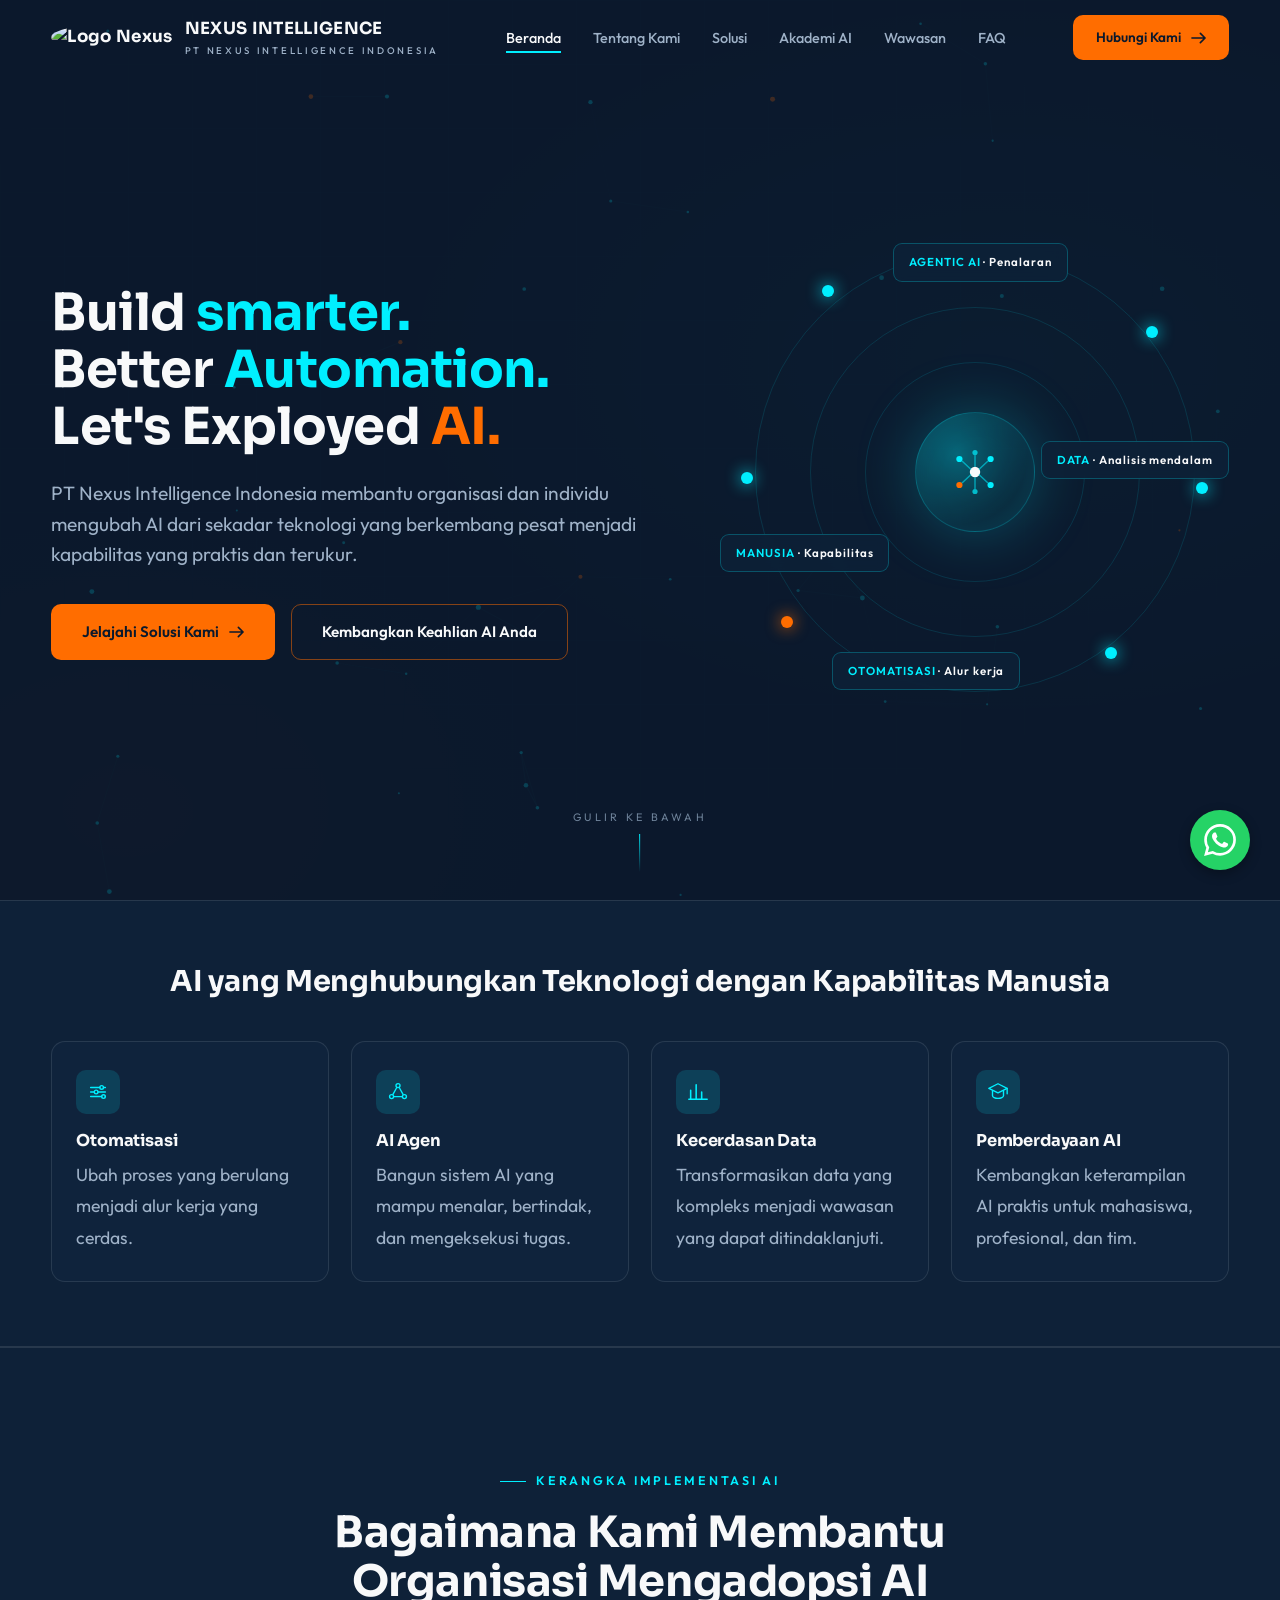
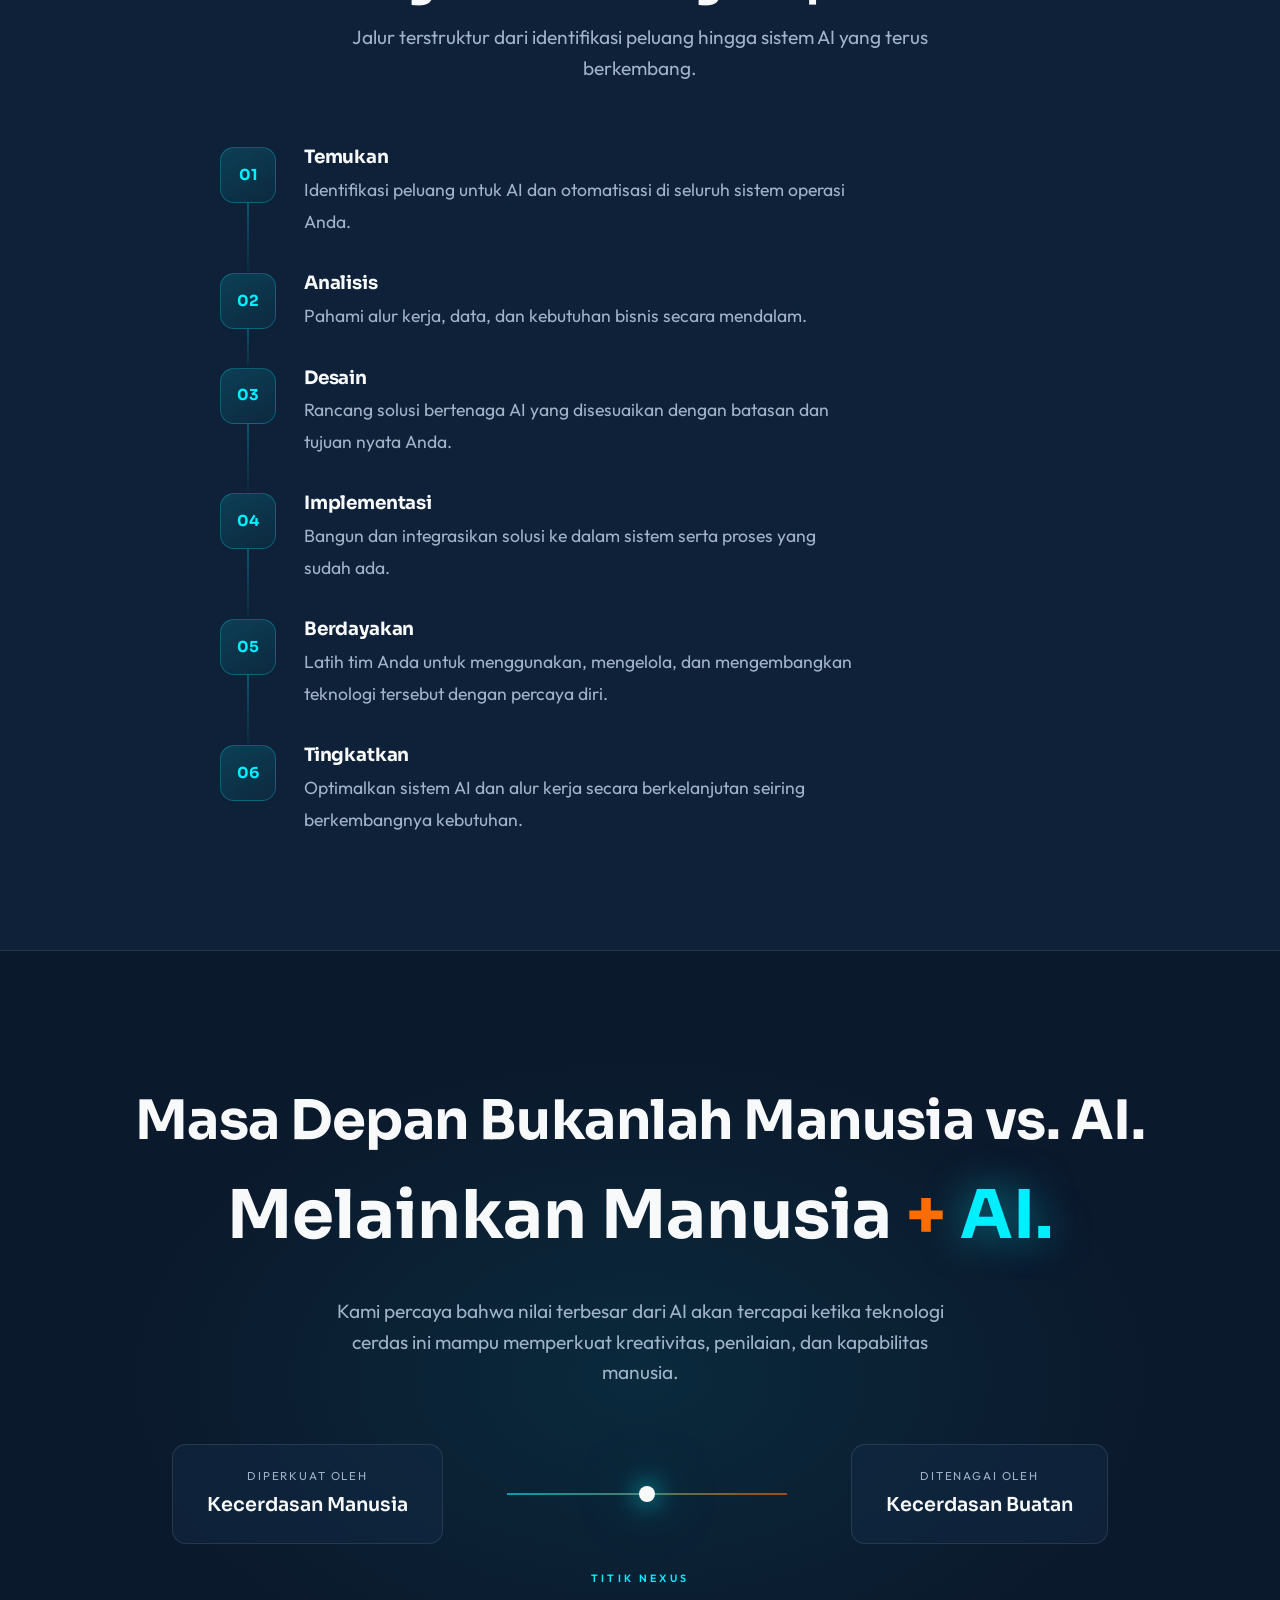
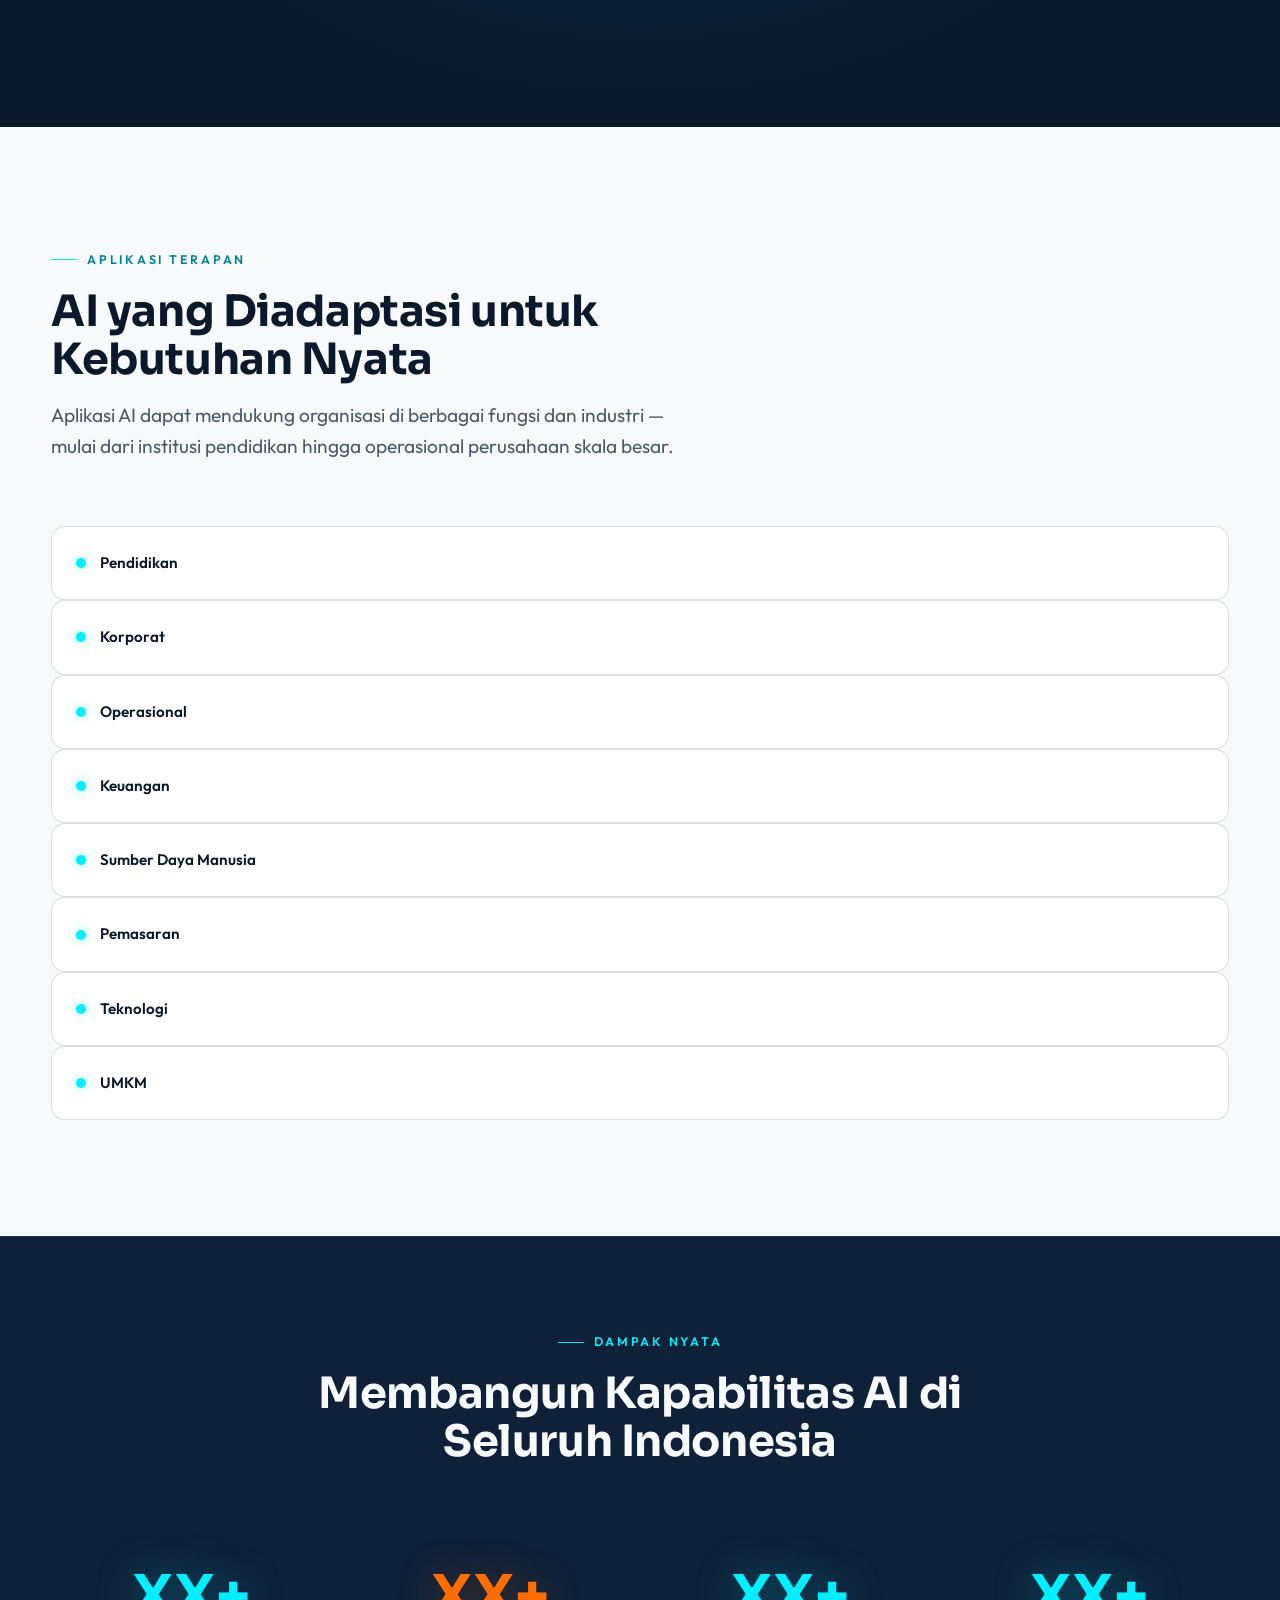
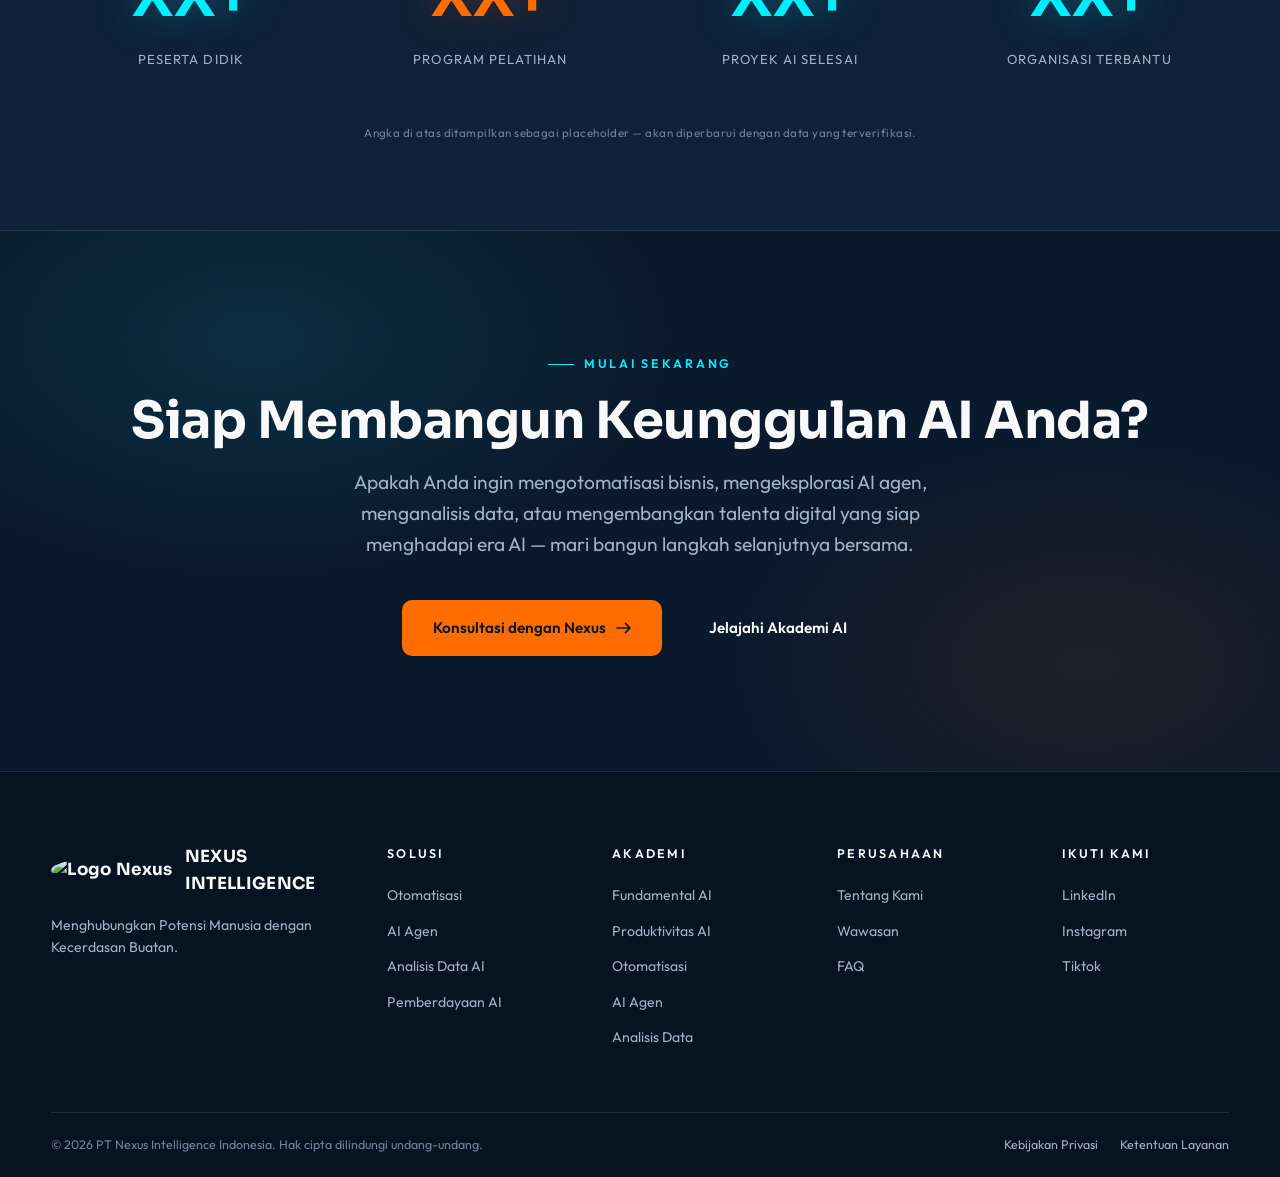
==== commit 3cb07506: "penambahan produk otomasi" ====
--- a/index.html
+++ b/index.html
@@ -71,10 +71,10 @@
       <h1>Build <span class="accent"> smarter.</span><br>Better <span class="accent">Automation.</span><br>Let's Exployed <span class="accent-o">AI.</span></h1>
       <p class="lead">PT Nexus Intelligence Indonesia membantu organisasi dan individu mengubah AI dari sekadar teknologi yang berkembang pesat menjadi kapabilitas yang praktis dan terukur.</p>
       <div class="hero-ctas">
-        <a href="#solutions" class="btn btn-primary">Jelajahi Solusi Kami
+        <a href="solutions.html" class="btn btn-primary">Jelajahi Solusi Kami
           <svg width="15" height="12" viewBox="0 0 16 12" fill="none"><path d="M1 6h13M10 1l5 5-5 5" stroke="currentColor" stroke-width="1.7" stroke-linecap="round" stroke-linejoin="round"/></svg>
         </a>
-        <a href="#academy" class="btn btn-outline">Kembangkan Keahlian AI Anda</a>
+        <a href="academy.html" class="btn btn-outline">Kembangkan Keahlian AI Anda</a>
       </div>
     </div>
     <div class="hero-visual" aria-hidden="true">
@@ -181,7 +181,7 @@
       <h2 class="h2">AI yang Diadaptasi untuk Kebutuhan Nyata</h2>
       <p class="lead">Aplikasi AI dapat mendukung organisasi di berbagai fungsi dan industri — mulai dari institusi pendidikan hingga operasional perusahaan skala besar.</p>
     </div>
-    <div class="ind-grid">
+
       <div class="ind-card reveal" data-delay="1"><span class="ind-dot"></span>Pendidikan</div>
       <div class="ind-card reveal" data-delay="2"><span class="ind-dot"></span>Korporat</div>
       <div class="ind-card reveal" data-delay="3"><span class="ind-dot"></span>Operasional</div>
@@ -190,7 +190,6 @@
       <div class="ind-card reveal" data-delay="2"><span class="ind-dot"></span>Pemasaran</div>
       <div class="ind-card reveal" data-delay="3"><span class="ind-dot"></span>Teknologi</div>
       <div class="ind-card reveal" data-delay="4"><span class="ind-dot"></span>UMKM</div>
-    </div>
   </div>
 </section>
 
@@ -218,10 +217,10 @@
     <h2>Siap Membangun Keunggulan AI Anda?</h2>
     <p class="lead">Apakah Anda ingin mengotomatisasi bisnis, mengeksplorasi AI agen, menganalisis data, atau mengembangkan talenta digital yang siap menghadapi era AI — mari bangun langkah selanjutnya bersama.</p>
     <div class="cta-ctas">
-      <a href="#contact" class="btn btn-primary">Konsultasi dengan Nexus
+      <a href="contact.html" class="btn btn-primary">Konsultasi dengan Nexus
         <svg width="15" height="12" viewBox="0 0 16 12" fill="none"><path d="M1 6h13M10 1l5 5-5 5" stroke="currentColor" stroke-width="1.7" stroke-linecap="round" stroke-linejoin="round"/></svg>
       </a>
-      <a href="#academy" class="btn btn-orange">Jelajahi Akademi AI</a>
+      <a href="academy.html" class="btn btn-orange">Jelajahi Akademi AI</a>
     </div>
   </div>
 </section>
@@ -239,15 +238,15 @@
       </div>
       <div class="foot-col">
         <h4>Solusi</h4>
-        <ul><li><a href="#solutions">Otomatisasi</a></li><li><a href="#solutions">AI Agen</a></li><li><a href="#solutions">Analisis Data AI</a></li><li><a href="#academy">Pemberdayaan AI</a></li></ul>
+        <ul><li><a href="solutions.html">Otomatisasi</a></li><li><a href="solutions.html">AI Agen</a></li><li><a href="solutions.html">Analisis Data AI</a></li><li><a href="solutions.html">Pemberdayaan AI</a></li></ul>
       </div>
       <div class="foot-col">
         <h4>Akademi</h4>
-        <ul><li><a href="#academy">Fundamental AI</a></li><li><a href="#academy">Produktivitas AI</a></li><li><a href="#academy">Otomatisasi</a></li><li><a href="#academy">AI Agen</a></li><li><a href="#academy">Analisis Data</a></li></ul>
+        <ul><li><a href="academy.html">Fundamental AI</a></li><li><a href="academy.html">Produktivitas AI</a></li><li><a href="academy.html">Otomatisasi</a></li><li><a href="academy.html">AI Agen</a></li><li><a href="academy.html">Analisis Data</a></li></ul>
       </div>
       <div class="foot-col">
         <h4>Perusahaan</h4>
-        <ul><li><a href="#about">Tentang Kami</a></li><li><a href="#insights">Wawasan</a></li><li><a href="#faq">FAQ</a></li></ul>
+        <ul><li><a href="about.html">Tentang Kami</a></li><li><a href="insights.html">Wawasan</a></li><li><a href="faq.html">FAQ</a></li></ul>
       </div>
       <div class="foot-col">
         <h4>Ikuti Kami</h4>
--- a/style.css
+++ b/style.css
@@ -555,24 +555,135 @@
     html{scroll-behavior:auto}
     .reveal{opacity:1;transform:none}
   }
-  /* =========================================
-   PENYESUAIAN UKURAN PARAGRAF (OUTFIT)
-   ========================================= */
-
-/* 1. Memperbesar teks deskripsi utama (di bawah judul) */
-.lead {
-  font-size: clamp(1.1rem, 1.5vw, 1.25rem);
-}
-
-/* 2. Memperbesar teks paragraf di dalam semua kartu/kotak */
-.pillar p, 
-.sol-card > p, 
-.aud-card p, 
-.prog-card p, 
-.why-card p, 
-.ins-body p, 
-.j-step p,
-.fw-body p {
-  font-size: 1.1rem; 
-  line-height: 1.8;
-}+    /* =========================================
+    PENYESUAIAN UKURAN PARAGRAF (OUTFIT)
+    ========================================= */
+
+  /* 1. Memperbesar teks deskripsi utama (di bawah judul) */
+  .lead {
+    font-size: clamp(1.1rem, 1.5vw, 1.25rem);
+  }
+
+  /* 2. Memperbesar teks paragraf di dalam semua kartu/kotak */
+  .pillar p, 
+  .sol-card > p, 
+  .aud-card p, 
+  .prog-card p, 
+  .why-card p, 
+  .ins-body p, 
+  .j-step p,
+  .fw-body p {
+    font-size: 1.1rem; 
+    line-height: 1.8;
+  }
+  /* ---------- PRODUCT AUTOMATION PAGE ---------- */
+  .prod-hero {
+    background: var(--deep);
+    padding: calc(var(--nav-h) + 60px) 0 80px;
+    color: #fff;
+  }
+  .prod-hero-grid {
+    display: grid;
+    grid-template-columns: 1fr 1fr;
+    gap: 60px;
+    align-items: center;
+  }
+  .prod-features {
+    display: grid;
+    grid-template-columns: 1fr 1fr;
+    gap: 20px;
+  }
+  .pf-item {
+    display: flex;
+    align-items: center;
+    gap: 12px;
+    font-size: 0.9rem;
+    font-weight: 500;
+  }
+  .workflow-box {
+    border: 1px solid rgba(11,25,44,.1);
+    border-radius: 16px;
+    padding: 40px;
+    display: grid;
+    grid-template-columns: 280px 1fr;
+    gap: 40px;
+    background: #F8F9FA;
+  }
+  .pricing-layout {
+    display: grid;
+    grid-template-columns: 2.2fr 1fr;
+    gap: 40px;
+    margin-bottom: 80px;
+  }
+  .price-grid {
+    display: grid;
+    grid-template-columns: repeat(3, 1fr);
+    gap: 16px;
+  }
+  .p-card {
+    background: #fff;
+    border: 1px solid rgba(11,25,44,.1);
+    border-radius: 16px;
+    padding: 30px 24px;
+    display: flex;
+    flex-direction: column;
+    position: relative;
+  }
+  .p-card.popular {
+    border: 2px solid #3B82F6;
+    box-shadow: 0 10px 30px rgba(59,130,246,0.15);
+  }
+  .badge-pop {
+    position: absolute;
+    top: -12px;
+    left: 50%;
+    transform: translateX(-50%);
+    background: #3B82F6;
+    color: #fff;
+    font-size: 0.7rem;
+    font-weight: 600;
+    padding: 4px 12px;
+    border-radius: 100px;
+    white-space: nowrap;
+  }
+  .p-card h3 { font-size: 1.2rem; margin-bottom: 4px; }
+  .p-desc { font-size: 0.8rem; color: #6E8299; margin-bottom: 20px; min-height: 38px;}
+  .p-price { font-size: 1.6rem; font-weight: 700; font-family: var(--font-display); }
+  .p-term { font-size: 0.8rem; color: #10B981; font-weight: 600; margin-bottom: 24px; }
+  .p-card.popular .p-term { color: #3B82F6; }
+  .p-features { list-style: none; margin-bottom: 30px; }
+  .p-features li { display: flex; align-items: flex-start; gap: 10px; font-size: 0.85rem; color: #4A5B70; margin-bottom: 12px; line-height: 1.4; }
+  .p-features svg { flex: none; width: 16px; height: 16px; margin-top: 2px; }
+
+  .maint-main {
+    display: flex;
+    flex-direction: column;
+    gap: 16px;
+  }
+  .m-card {
+    background: #fff;
+    border: 1px solid rgba(11,25,44,.1);
+    border-radius: 12px;
+    padding: 20px;
+    display: flex;
+    gap: 16px;
+  }
+  .m-icon {
+    width: 40px; height: 40px; border-radius: 50%;
+    display: flex; align-items: center; justify-content: center; flex: none;
+  }
+  .m-card h4 { font-size: 1rem; margin-bottom: 4px; }
+  .m-price { font-size: 1.1rem; font-weight: 700; color: #10B981; margin-bottom: 8px; }
+  .m-price span { font-size: 0.75rem; font-weight: 400; color: #6E8299; }
+  .m-card ul { list-style: none; }
+  .m-card li { font-size: 0.8rem; color: #4A5B70; margin-bottom: 4px; position: relative; padding-left: 12px; }
+  .m-card li::before { content:"•"; position: absolute; left: 0; color: currentColor; }
+
+  @media(max-width: 1024px) {
+    .pricing-layout { grid-template-columns: 1fr; }
+  }
+  @media(max-width: 820px) {
+    .prod-hero-grid { grid-template-columns: 1fr; }
+    .workflow-box { grid-template-columns: 1fr; }
+    .price-grid { grid-template-columns: 1fr; }
+  }
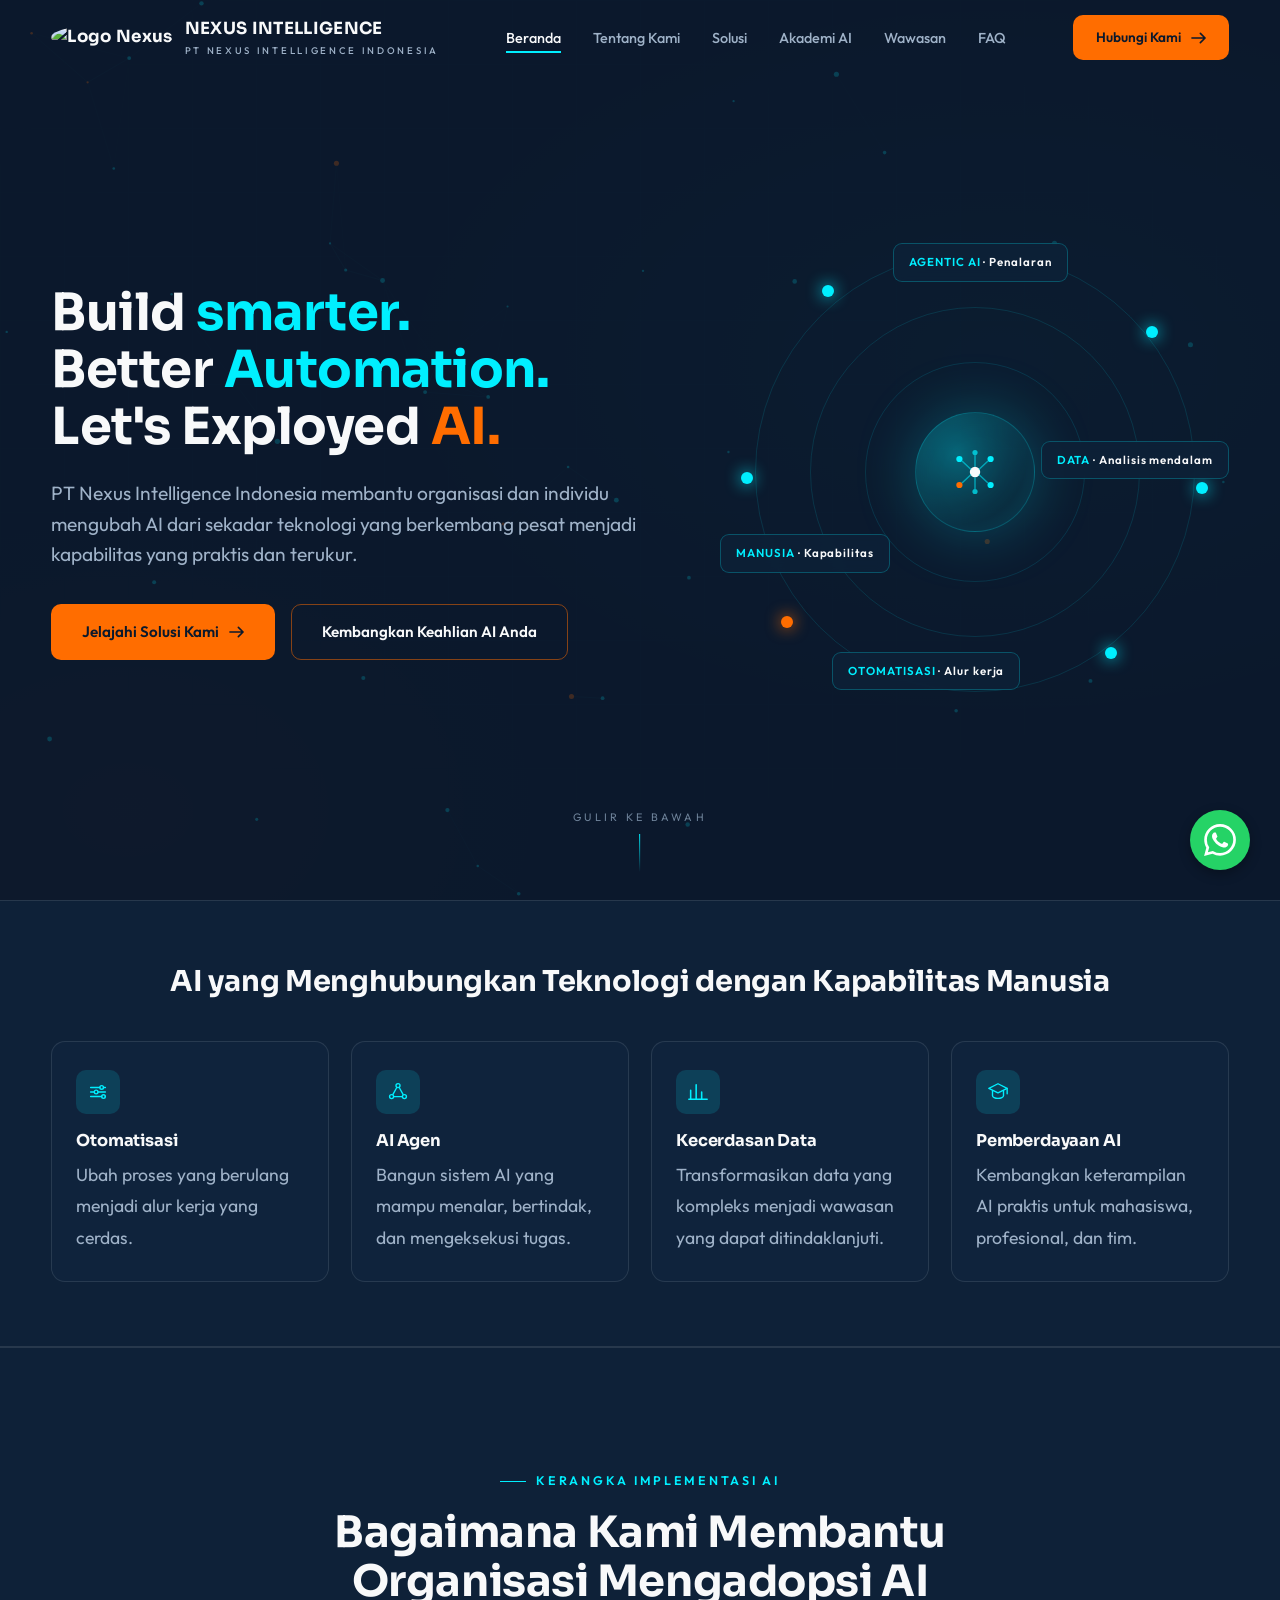
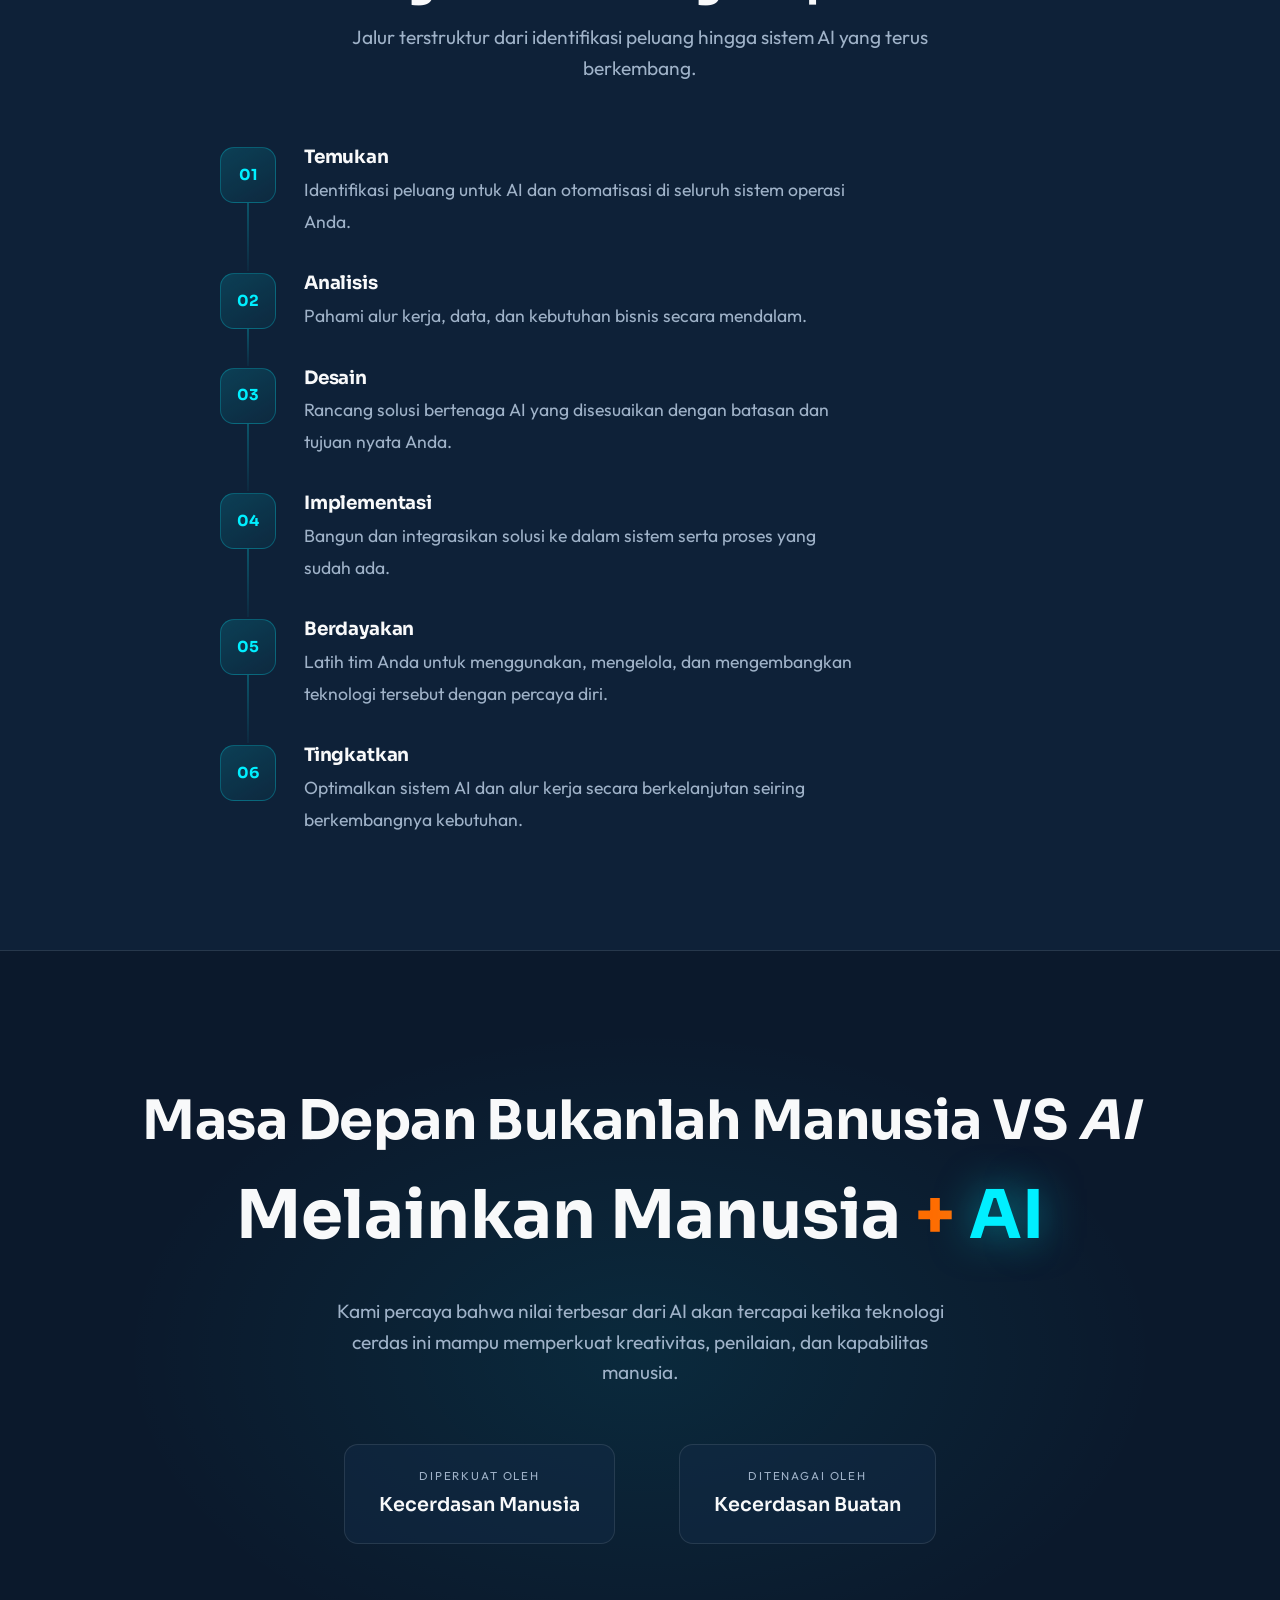
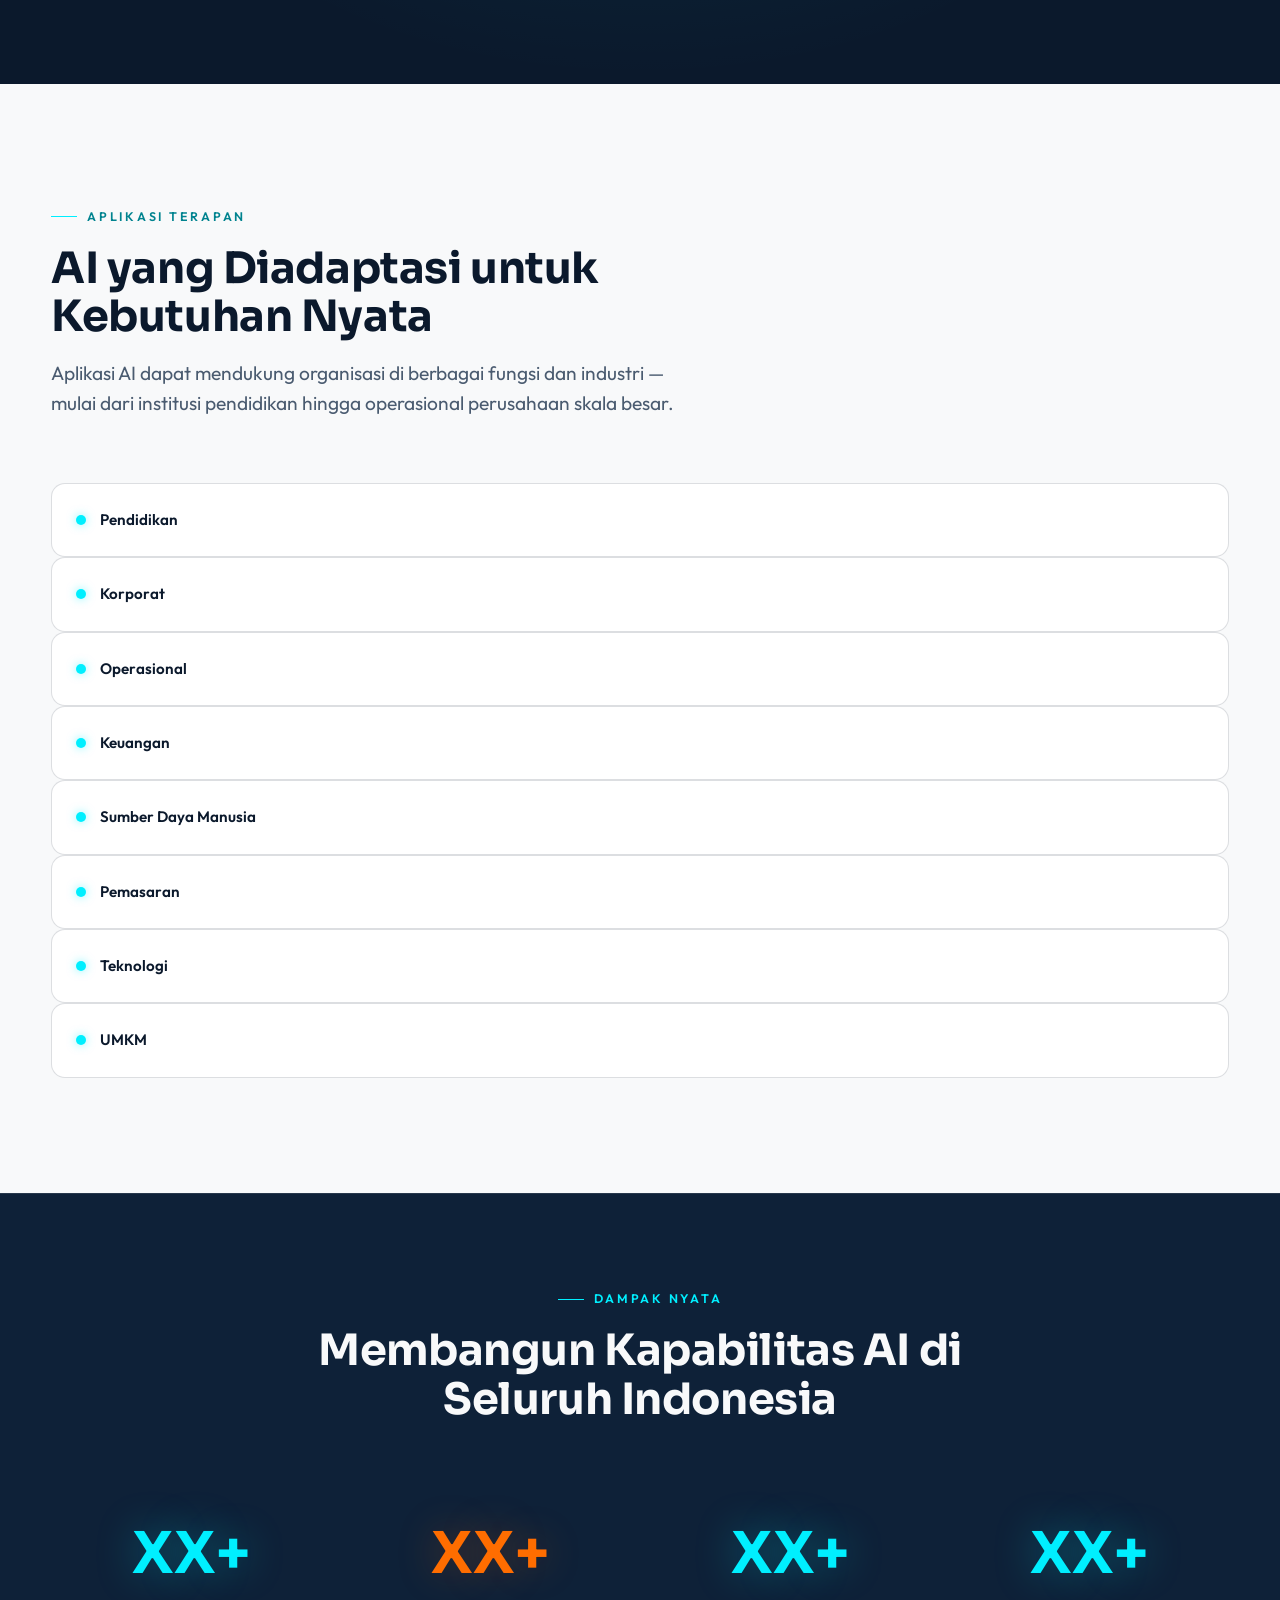
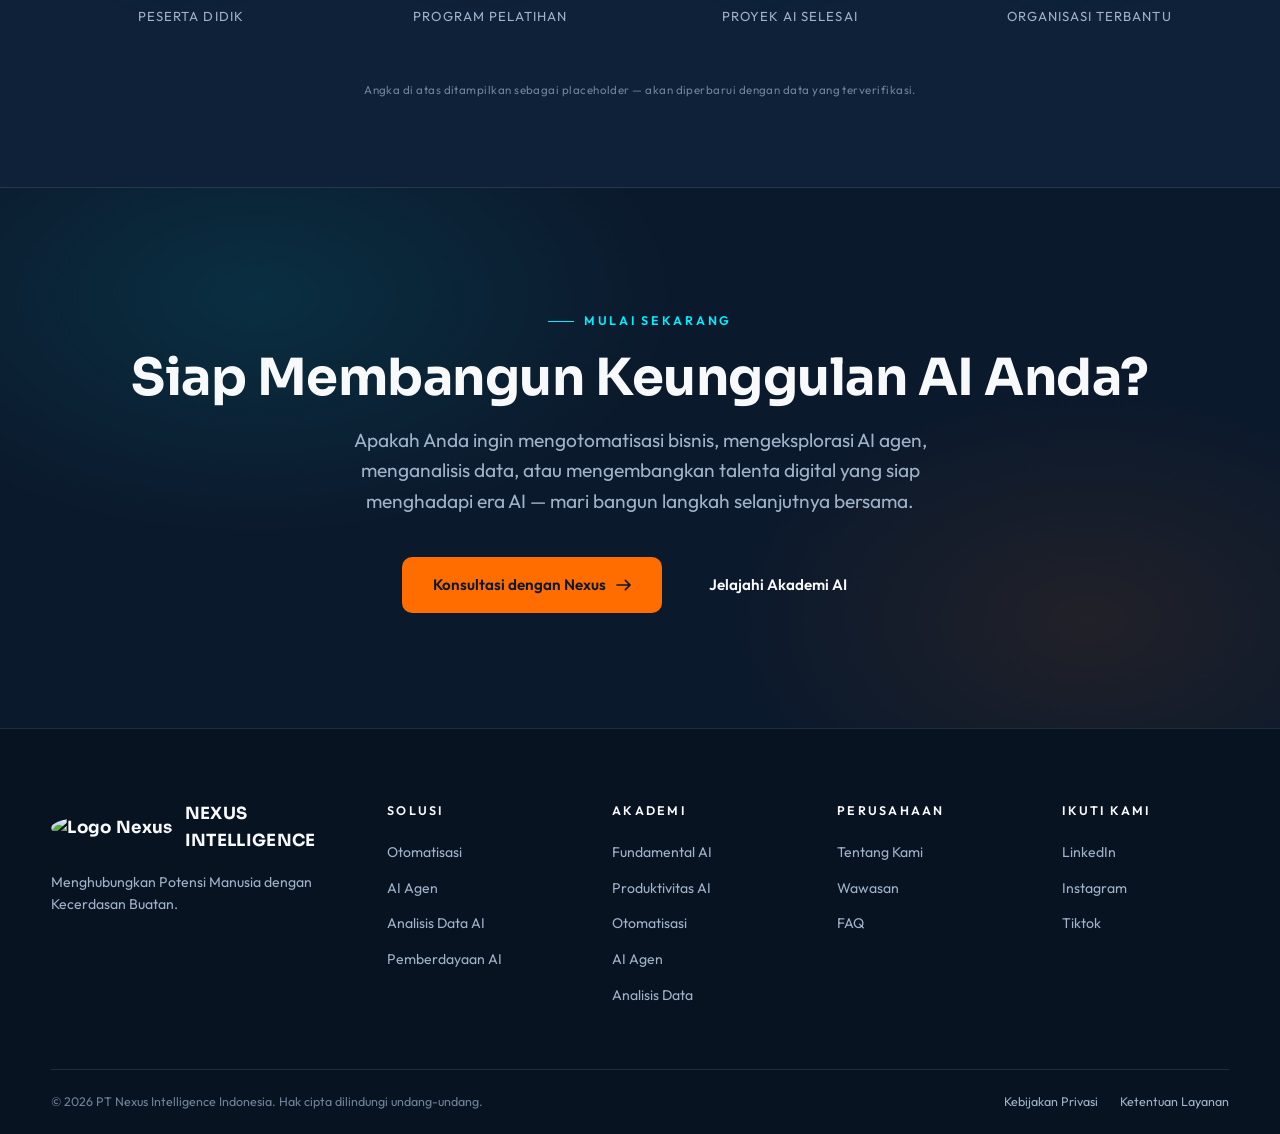
==== commit b339cca0: "perbaiki bug wa, layout page" ====
--- a/index.html
+++ b/index.html
@@ -161,15 +161,13 @@
 <!-- ================= HUMAN + AI ================= -->
 <section class="humai">
   <div class="container reveal">
-    <h2>Masa Depan Bukanlah Manusia vs. AI.</h2>
-    <div class="big">Melainkan Manusia <span class="plus">+</span> <em>AI.</em></div>
+    <h2>Masa Depan Bukanlah Manusia VS <em>AI</em></h2>
+    <div class="big">Melainkan Manusia <span class="plus">+</span> <em>AI</em></div>
     <p class="lead">Kami percaya bahwa nilai terbesar dari AI akan tercapai ketika teknologi cerdas ini mampu memperkuat kreativitas, penilaian, dan kapabilitas manusia.</p>
     <div class="humai-visual" aria-hidden="true">
       <div class="hv-side"><small>Diperkuat oleh</small>Kecerdasan Manusia</div>
-      <div class="hv-connect"></div>
       <div class="hv-side"><small>Ditenagai oleh</small>Kecerdasan Buatan</div>
     </div>
-    <div class="hv-center-label">Titik Nexus</div>
   </div>
 </section>
 
@@ -260,7 +258,7 @@
   </div>
 </footer>
 <!-- ================= WHATSAPP FLOAT ================= -->
-<a href="https://wa.me/6285810132938" class="wa-float" target="_blank" rel="noopener noreferrer" aria-label="Chat on WhatsApp">
+<a href="https://wa.me/6281290866072?text=Halo%20Tim%20Nexus,%20saya%20tertarik%20berdiskusi%20lebih%20lanjut%20mengenai%20layanan%20Anda." class="wa-float" target="_blank" rel="noopener noreferrer" aria-label="Chat on WhatsApp">
   <svg viewBox="0 0 24 24" fill="currentColor"><path d="M17.472 14.382c-.297-.149-1.758-.867-2.03-.967-.273-.099-.471-.148-.67.15-.197.297-.767.966-.94 1.164-.173.199-.347.223-.644.075-.297-.15-1.255-.463-2.39-1.475-.883-.788-1.48-1.761-1.653-2.059-.173-.297-.018-.458.13-.606.134-.133.298-.347.446-.52.149-.174.198-.298.298-.497.099-.198.05-.371-.025-.52-.075-.149-.669-1.612-.916-2.207-.242-.579-.487-.5-.669-.51a12.8 12.8 0 0 0-.57-.01c-.198 0-.52.074-.792.372-.272.297-1.04 1.016-1.04 2.479 0 1.462 1.065 2.875 1.213 3.074.149.198 2.096 3.2 5.077 4.487.709.306 1.262.489 1.694.625.712.227 1.36.195 1.871.118.571-.085 1.758-.719 2.006-1.413.248-.694.248-1.289.173-1.413-.074-.124-.272-.198-.57-.347m-5.421 7.403h-.004a9.87 9.87 0 0 1-5.031-1.378l-.361-.214-3.741.982.998-3.648-.235-.374a9.86 9.86 0 0 1-1.51-5.26c.001-5.45 4.436-9.884 9.888-9.884 2.64 0 5.122 1.03 6.988 2.898a9.825 9.825 0 0 1 2.893 6.994c-.003 5.45-4.437 9.884-9.885 9.884m8.413-18.297A11.815 11.815 0 0 0 12.05 0C5.495 0 .16 5.335.157 11.892c0 2.096.547 4.142 1.588 5.945L.057 24l6.305-1.654a11.882 11.882 0 0 0 5.683 1.448h.005c6.554 0 11.89-5.335 11.893-11.893a11.821 11.821 0 0 0-3.48-8.413Z"/></svg>
 </a>
 
--- a/style.css
+++ b/style.css
@@ -519,42 +519,64 @@
     70% { box-shadow: 0 0 0 15px rgba(37,211,102,0); }
     100% { box-shadow: 0 0 0 0 rgba(37,211,102,0); }
   }
-  
   /* ---------- responsive ---------- */
-  @media(max-width:1024px){
-    .hero-inner{grid-template-columns:1fr;gap:20px}
-    .hero-visual{height:380px;max-width:520px;margin:0 auto;width:100%}
-    .strip-grid,.aud-grid{grid-template-columns:repeat(2,1fr)}
-    .why-grid{grid-template-columns:repeat(3,1fr)}
-    .ind-grid{grid-template-columns:repeat(3,1fr)}
-    .foot-grid{grid-template-columns:1fr 1fr 1fr;row-gap:44px}
-  }
-  @media(max-width:820px){
-    .nav-links,.nav .btn{display:none}
-    .hamburger{display:flex}
-    .about-grid,.contact-grid{grid-template-columns:1fr;gap:44px}
-    .sol-grid,.prog-grid,.ins-grid{grid-template-columns:1fr}
-    .journey-line{display:none}
-    .journey-grid{grid-template-columns:1fr;gap:26px}
-    .j-step{display:flex;gap:18px;text-align:left;align-items:flex-start}
-    .j-dot{margin:0;flex:none}
-    .stats-grid{grid-template-columns:repeat(2,1fr)}
-    .why-grid,.ind-grid{grid-template-columns:repeat(2,1fr)}
-    .form-row{grid-template-columns:1fr}
-  }
-  @media(max-width:560px){
-    .strip-grid,.aud-grid,.why-grid,.ind-grid{grid-template-columns:1fr}
-    .hero-ctas .btn{width:100%;justify-content:center}
-    .cta-ctas .btn{width:100%;justify-content:center}
-    .foot-grid{grid-template-columns:1fr 1fr}
-    .hv-ring.r1{width:300px;height:300px}.hv-ring.r2{width:230px;height:230px}.hv-ring.r3{width:160px;height:160px}
-    .form{padding:26px 20px}
-  }
-  @media(prefers-reduced-motion:reduce){
-    *,*::before,*::after{animation-duration:.01ms!important;animation-iteration-count:1!important;transition-duration:.01ms!important}
-    html{scroll-behavior:auto}
-    .reveal{opacity:1;transform:none}
-  }
+
+/* Tambahan: Memastikan video/iframe tidak terpotong dan selalu menyesuaikan lebar layar */
+video, iframe {
+  max-width: 100%;
+  height: auto;
+  border-radius: 12px;
+}
+
+@media(max-width:1024px){
+  .hero-inner{grid-template-columns:1fr;gap:20px}
+  .hero-visual{height:380px;max-width:520px;margin:0 auto;width:100%}
+  .strip-grid,.aud-grid{grid-template-columns:repeat(2,1fr)}
+  .why-grid{grid-template-columns:repeat(3,1fr)}
+  .ind-grid{grid-template-columns:repeat(3,1fr)}
+  .foot-grid{grid-template-columns:1fr 1fr 1fr;row-gap:44px}
+}
+@media(max-width:820px){
+  .nav-links,.nav .btn{display:none}
+  .hamburger{display:flex}
+  .about-grid,.contact-grid{grid-template-columns:1fr;gap:44px}
+  .sol-grid,.prog-grid,.ins-grid{grid-template-columns:1fr}
+  .journey-line{display:none}
+  .journey-grid{grid-template-columns:1fr;gap:26px}
+  .j-step{display:flex;gap:18px;text-align:left;align-items:flex-start}
+  .j-dot{margin:0;flex:none}
+  .stats-grid{grid-template-columns:repeat(2,1fr)}
+  .why-grid,.ind-grid{grid-template-columns:repeat(2,1fr)}
+  .form-row{grid-template-columns:1fr}
+}
+@media(max-width:560px){
+  .strip-grid,.aud-grid,.why-grid,.ind-grid{grid-template-columns:1fr}
+  .hero-ctas .btn{width:100%;justify-content:center}
+  .cta-ctas .btn{width:100%;justify-content:center}
+  .foot-grid{grid-template-columns:1fr 1fr}
+  .hv-ring.r1{width:300px;height:300px}.hv-ring.r2{width:230px;height:230px}.hv-ring.r3{width:160px;height:160px}
+  .form{padding:26px 20px}
+}
+/* --- TAMBAHAN BARU: Khusus untuk layar HP Kecil (maks 480px) --- */
+@media(max-width:480px){
+  /* Memperkecil animasi lingkaran agar tidak meluber */
+  .hv-ring.r1{width:260px;height:260px}
+  .hv-ring.r2{width:200px;height:200px}
+  .hv-ring.r3{width:140px;height:140px}
+  
+  /* Menyesuaikan ukuran teks judul */
+  .hero h1{font-size:2.3rem}
+  
+  /* Merapikan jarak antar elemen */
+  .about-grid,.contact-grid{gap:32px}
+  .sol-card{padding:28px 20px}
+}
+
+@media(prefers-reduced-motion:reduce){
+  *,*::before,*::after{animation-duration:.01ms!important;animation-iteration-count:1!important;transition-duration:.01ms!important}
+  html{scroll-behavior:auto}
+  .reveal{opacity:1;transform:none}
+}
     /* =========================================
     PENYESUAIAN UKURAN PARAGRAF (OUTFIT)
     ========================================= */
